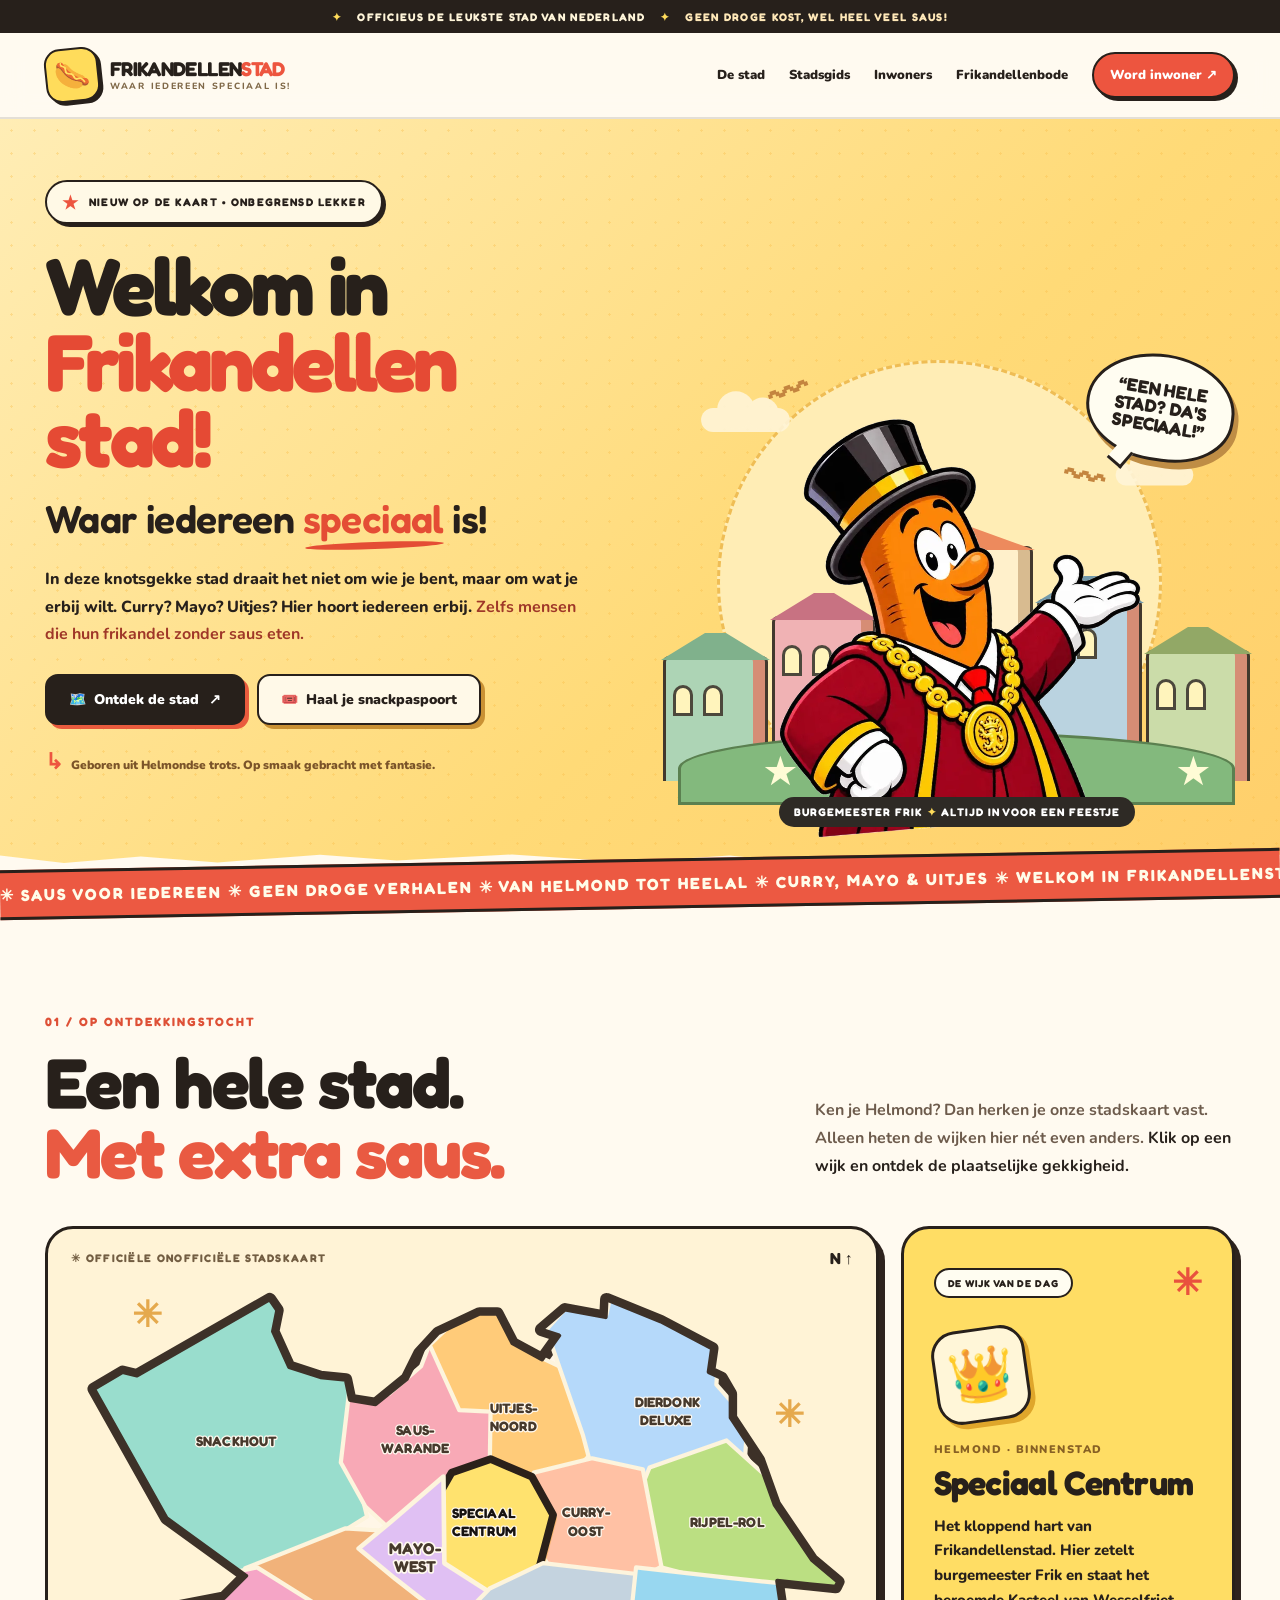
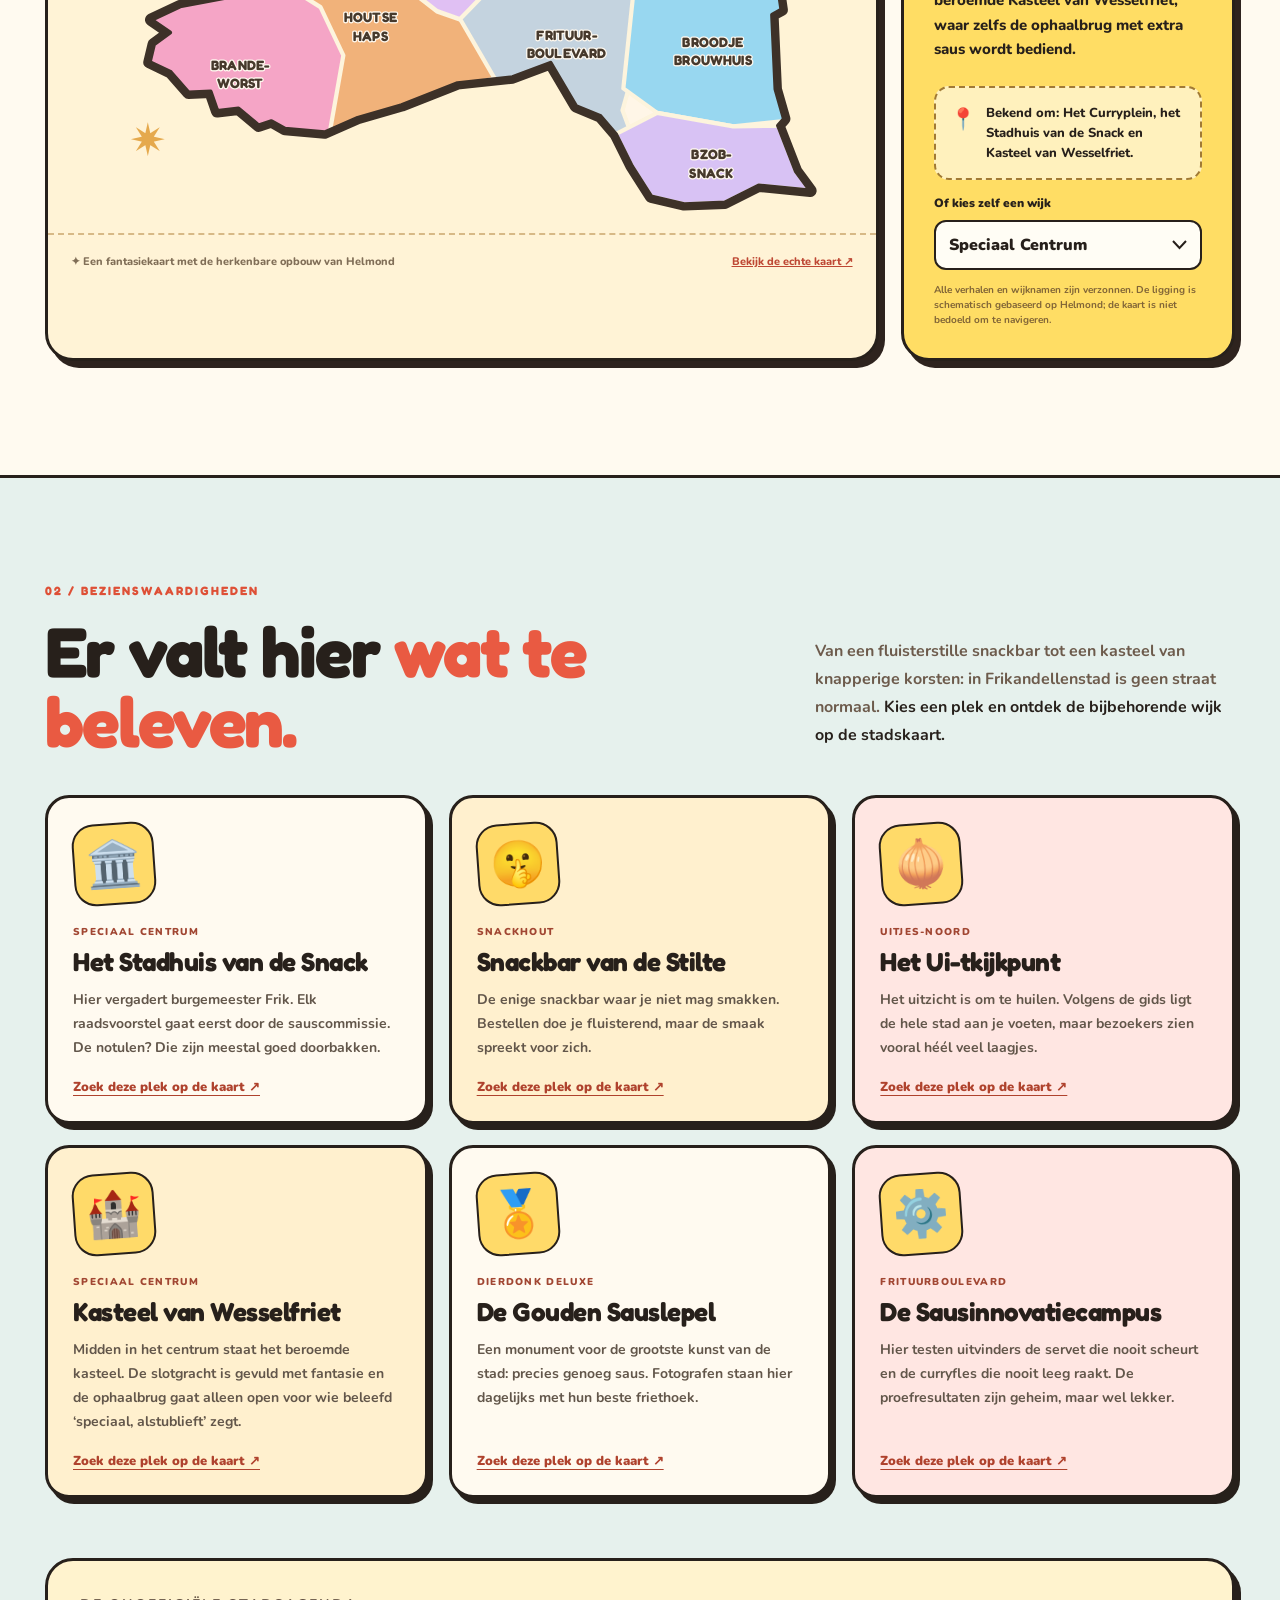
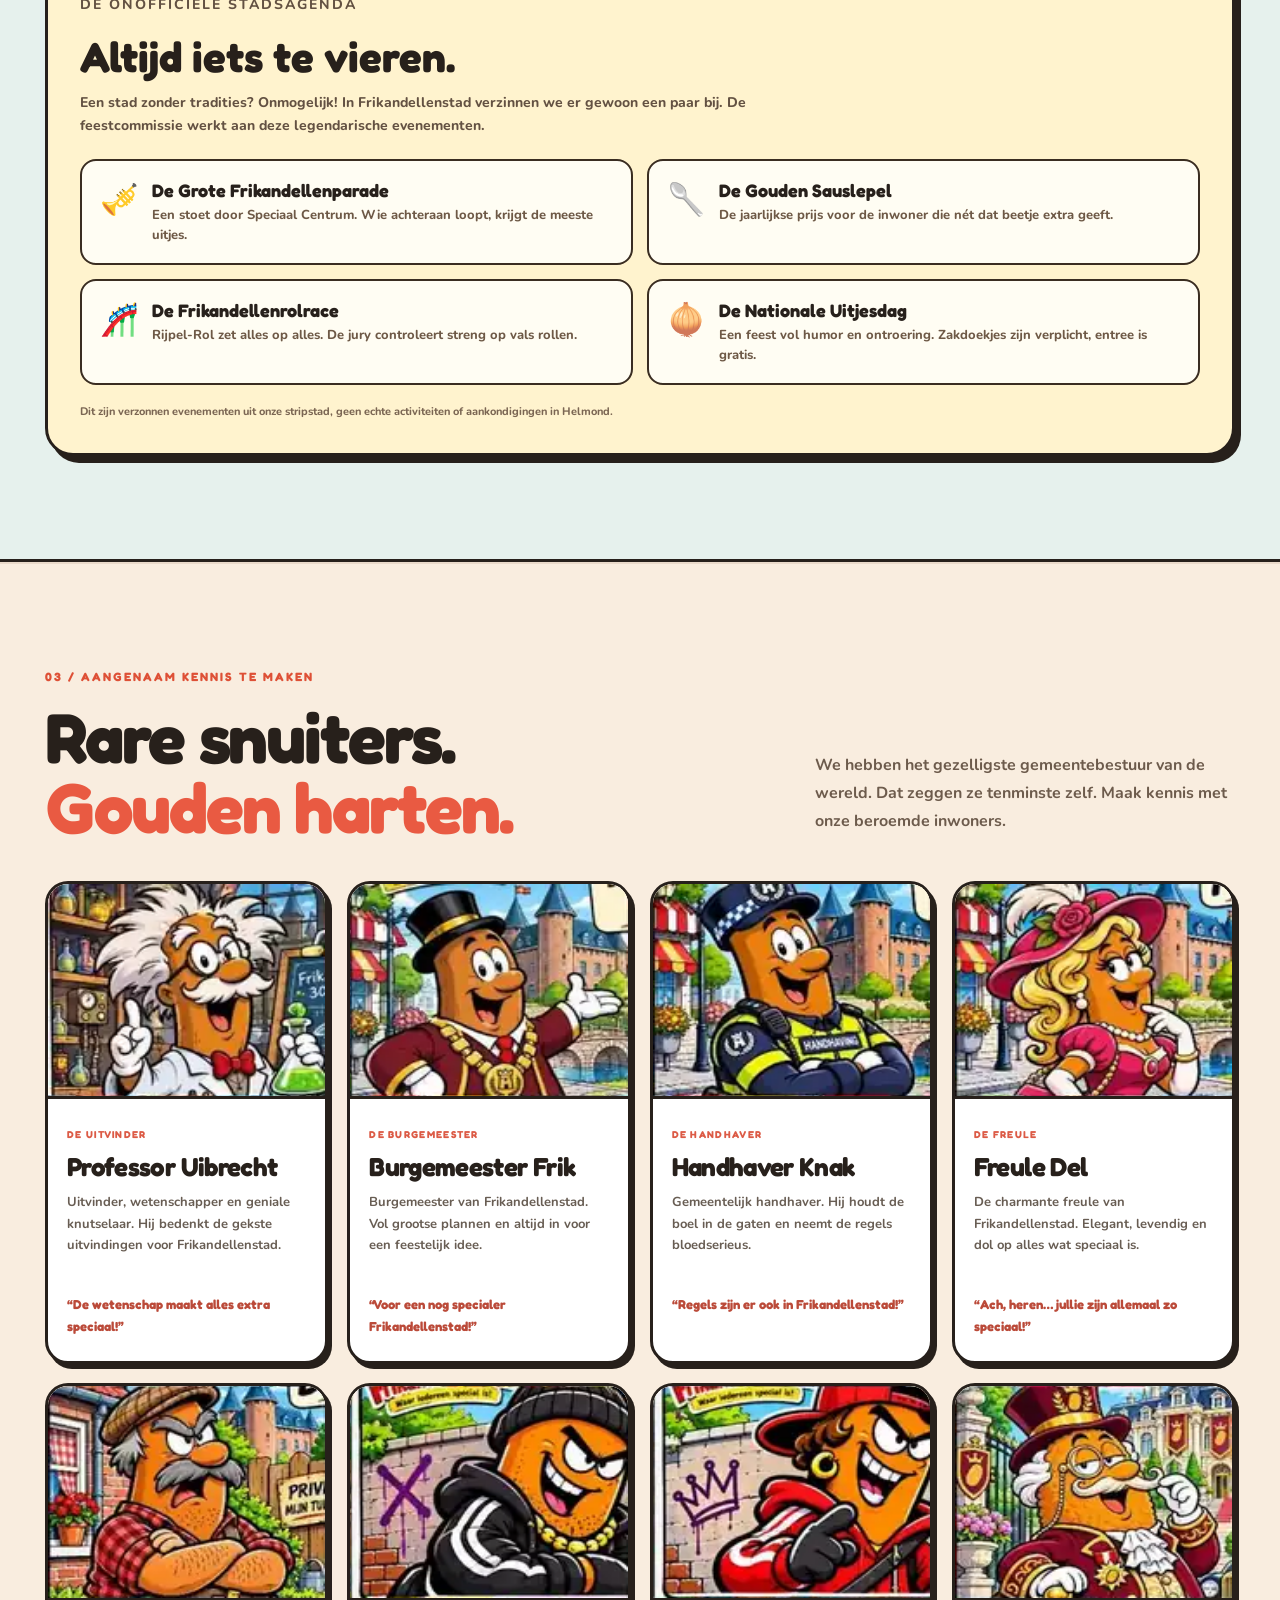
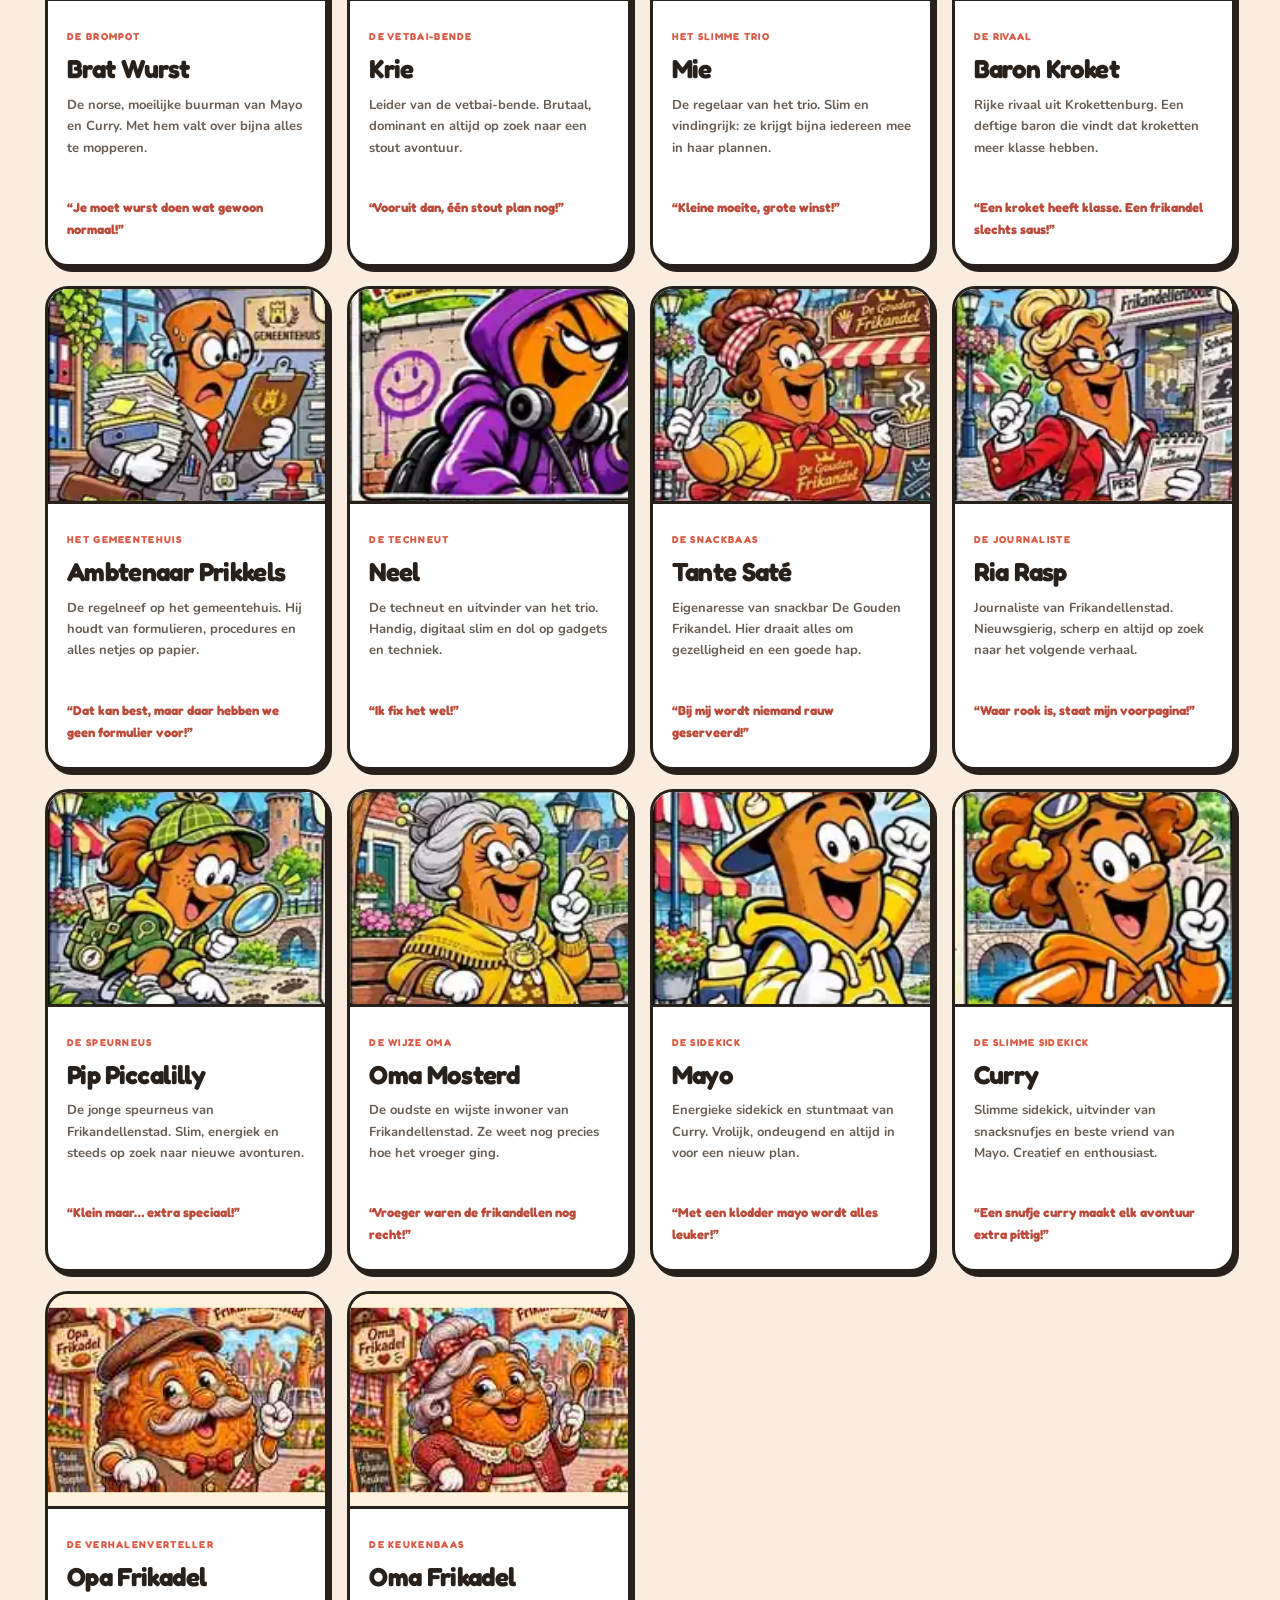
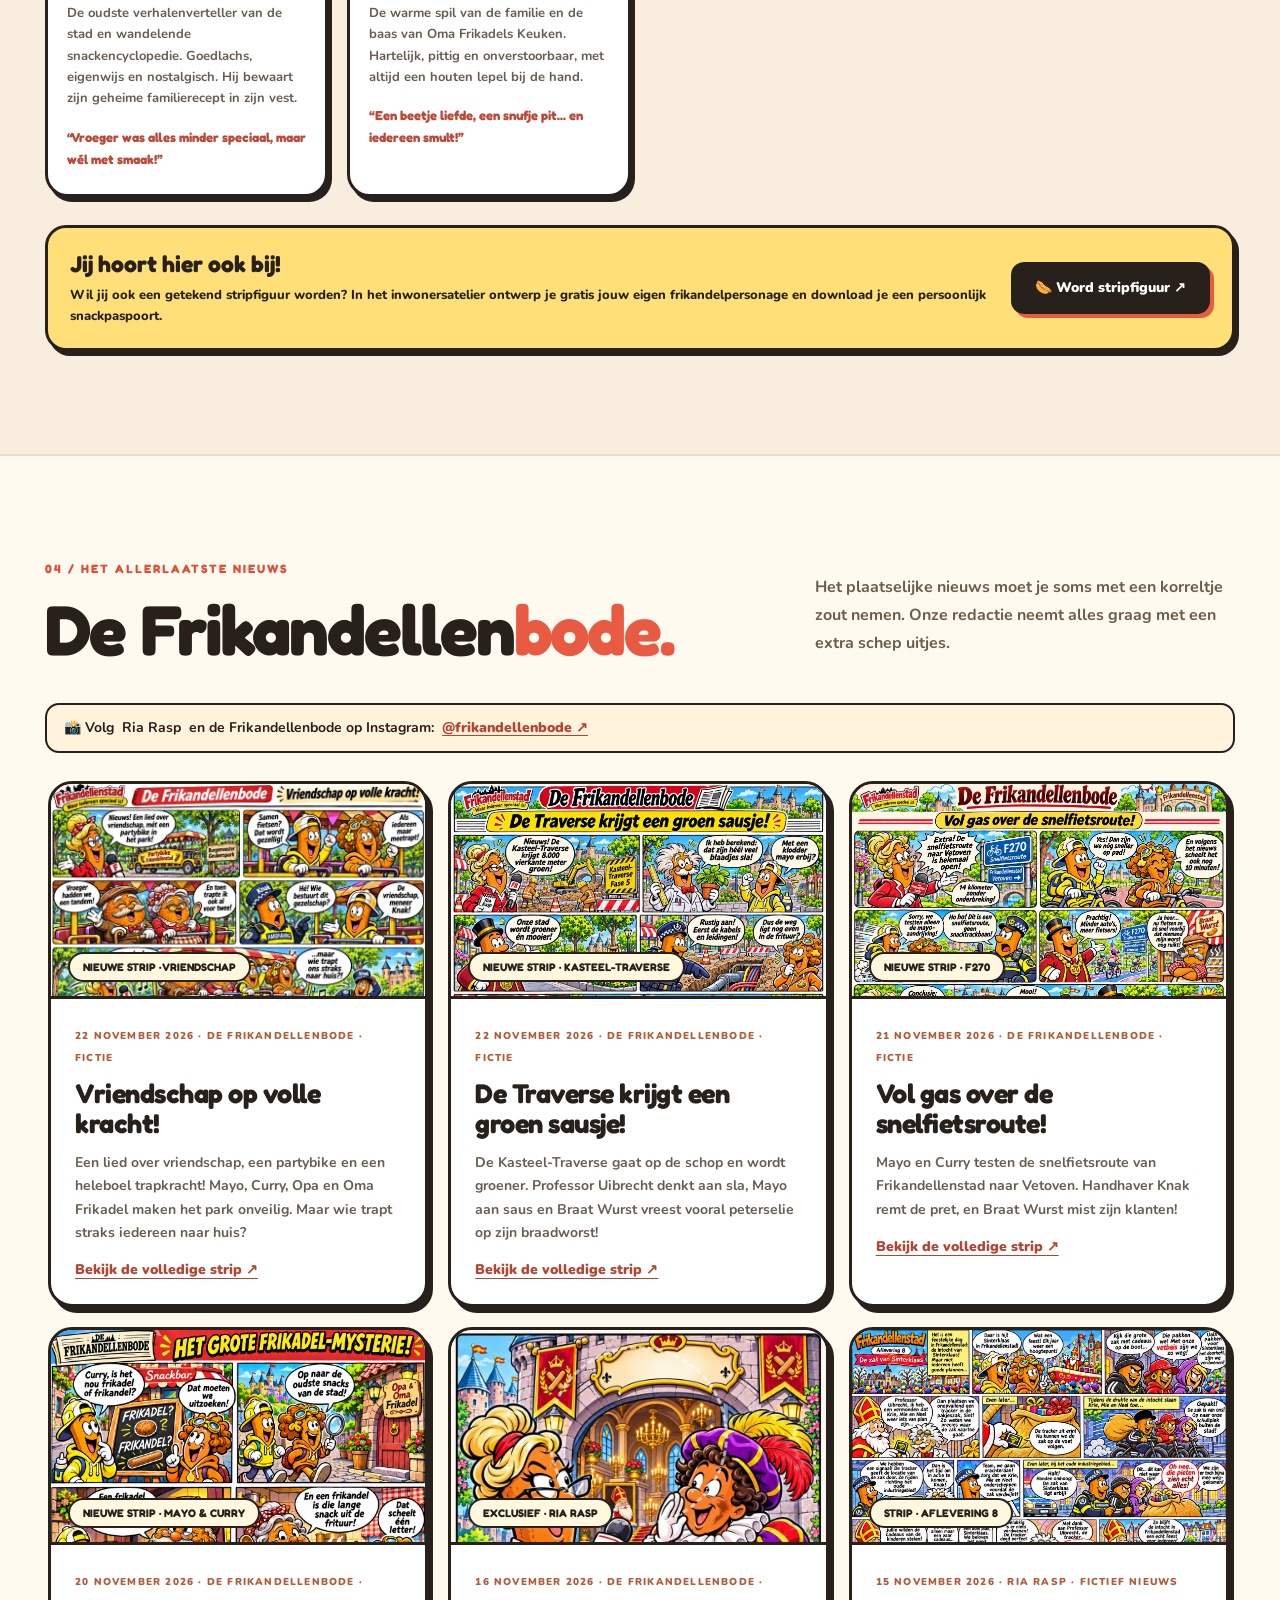
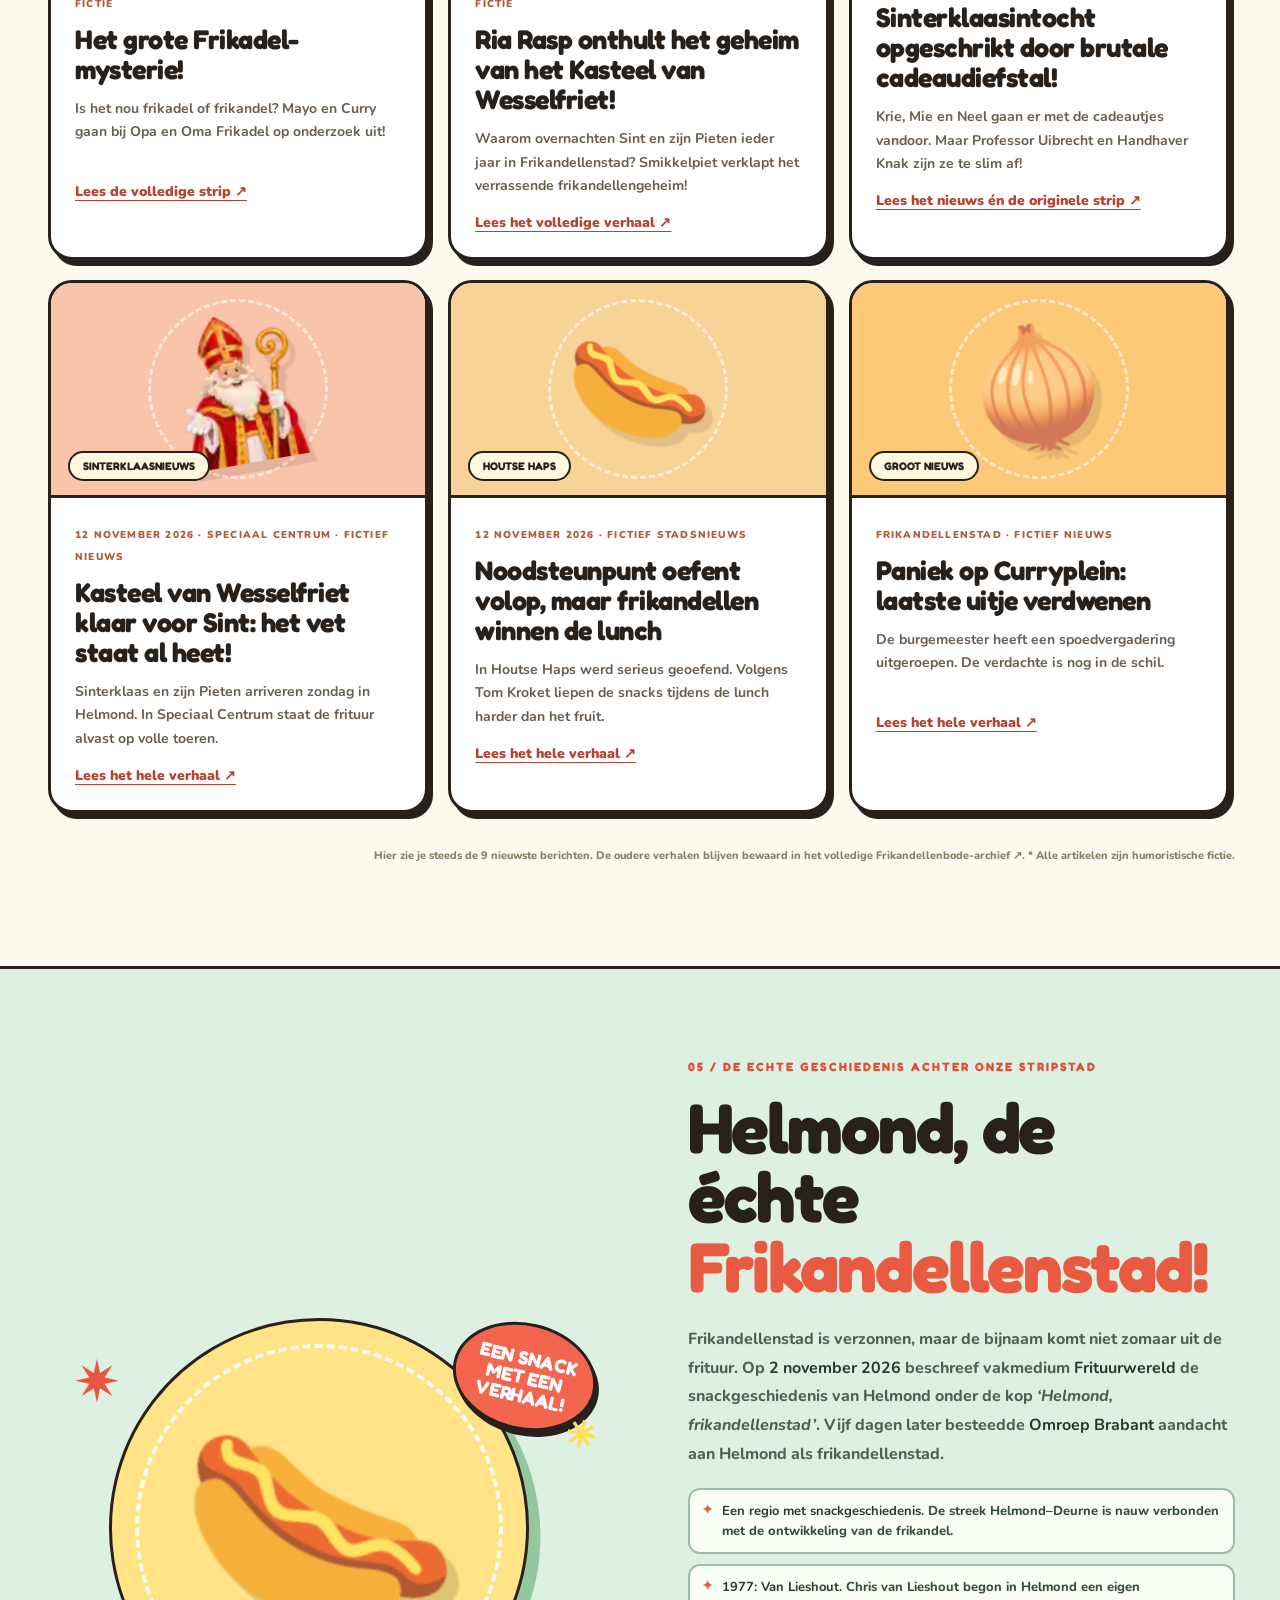
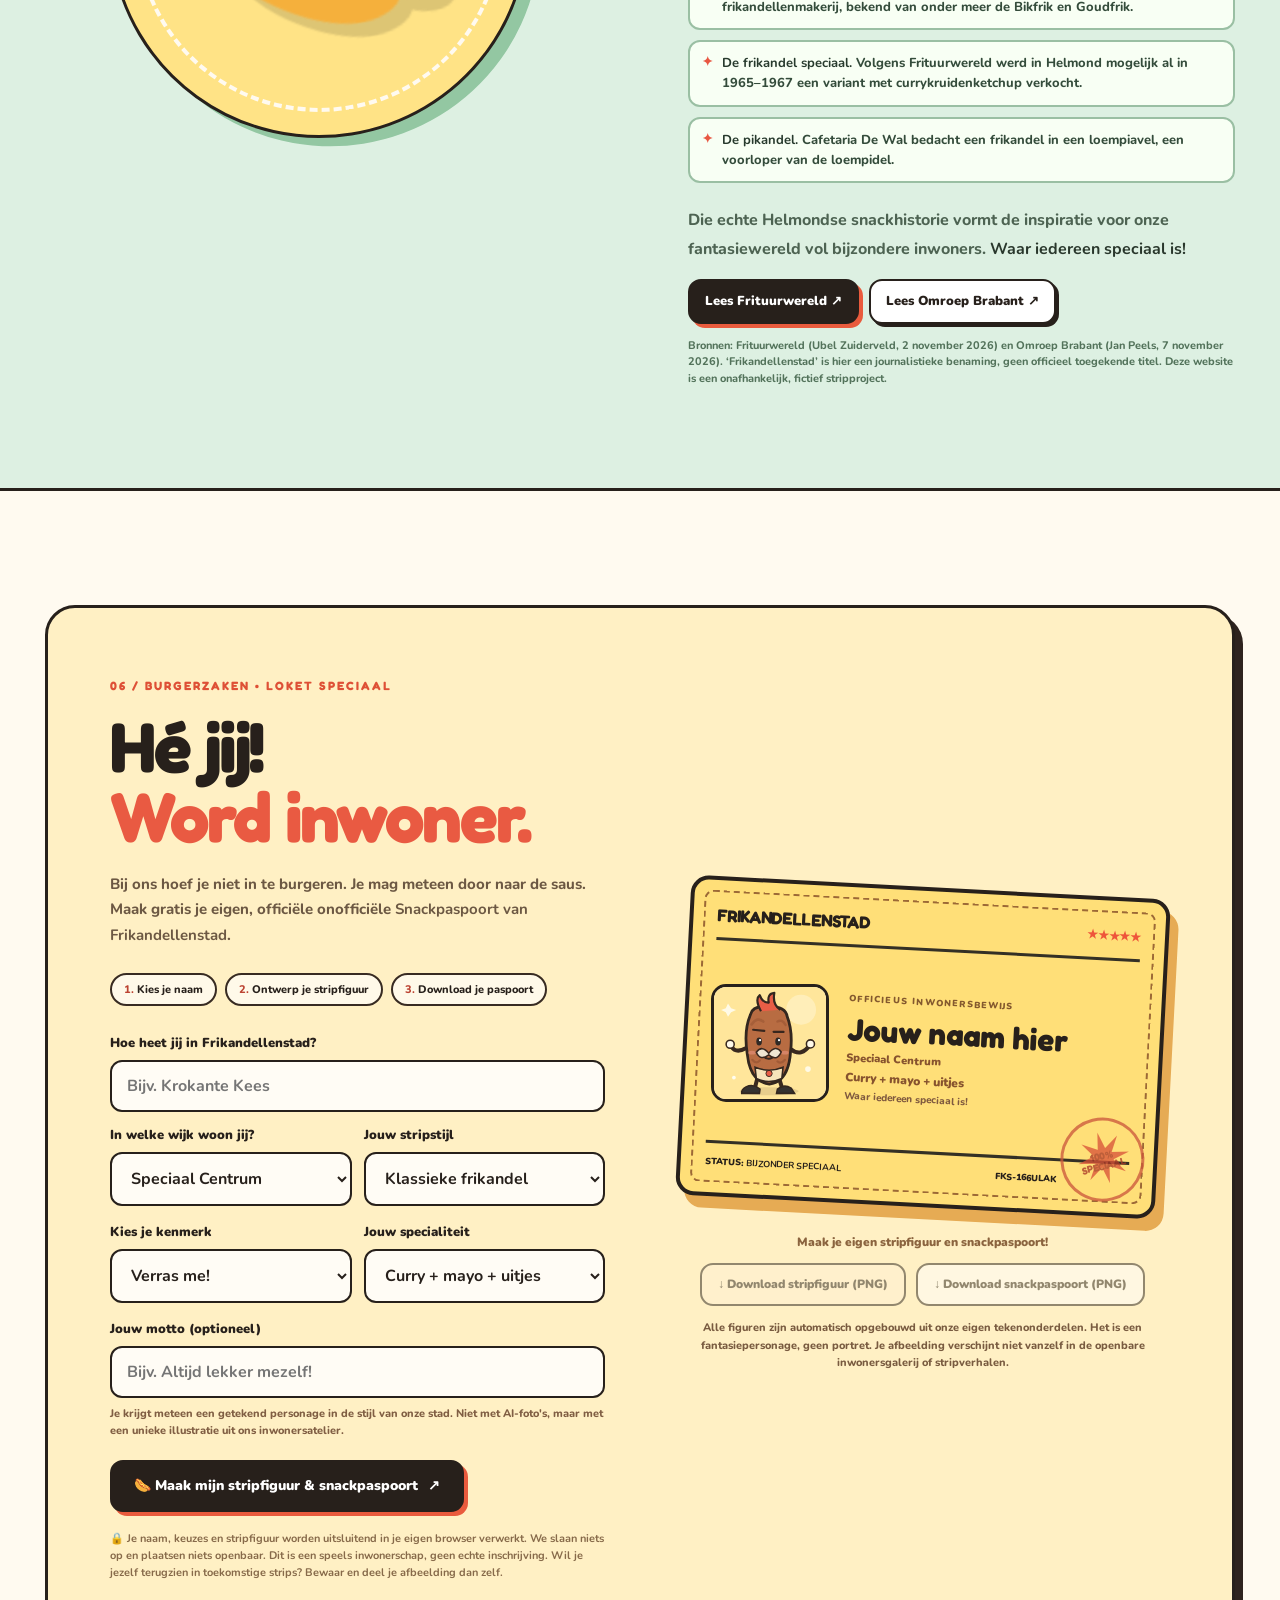
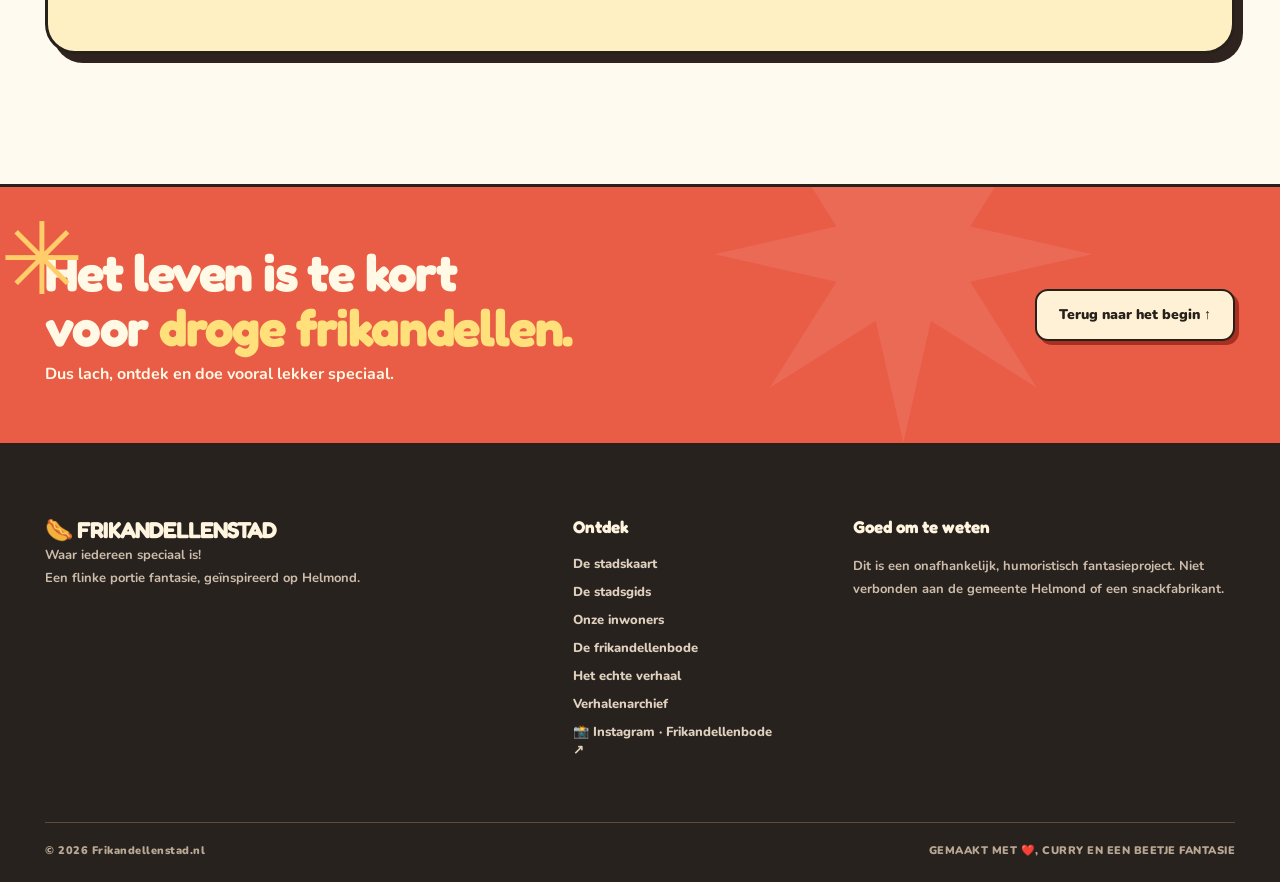
==== index.html @ 8ea69b8d "Verwijder kaartopbouw en geografische bronvermelding uit footer" ====
<!doctype html>
<html lang="nl">
<head>
  <meta charset="utf-8">
  <meta name="viewport" content="width=device-width, initial-scale=1">
  <meta name="theme-color" content="#fff5d9">
  <meta name="description" content="Ontdek Frikandellenstad, de fictieve stripstad geïnspireerd op Helmond. Lees de Frikandellenbode, ontmoet burgemeester Frik en maak je eigen stripfiguur.">
  <meta name="robots" content="index,follow">
  <link rel="canonical" href="https://frikandellenstad.nl/">
  <meta name="twitter:card" content="summary">
  <meta name="twitter:title" content="Frikandellenstad – Waar iedereen speciaal is!">
  <meta name="twitter:description" content="Ontdek de fictieve stripstad vol grappige inwoners, verhalen en een persoonlijk snackpaspoort.">
  <meta property="og:type" content="website">
  <meta property="og:locale" content="nl_NL">
  <meta property="og:site_name" content="Frikandellenstad">
  <meta property="og:title" content="Frikandellenstad – Waar iedereen speciaal is!">
  <meta property="og:description" content="Een knotsgekke stripstad met een hart van curry, mayo en uitjes. Ontdek de stadsgids, fictieve evenementen en het laatste stadsnieuws.">
  <meta property="og:url" content="https://frikandellenstad.nl/">
  
  
  
  <link rel="preconnect" href="https://fonts.googleapis.com">
  <link rel="preconnect" href="https://fonts.gstatic.com" crossorigin>
  <link href="https://fonts.googleapis.com/css2?family=Fredoka:wght@400;500;600;700&family=Nunito:wght@400;600;700;800;900&display=swap" rel="stylesheet">
  <style>
:root{--ink:#27201b;--muted:#6f6254;--cream:#fffaf0;--paper:#fff6e1;--yellow:#ffdc5b;--orange:#fdad58;--red:#ed553f;--pink:#ffbfd0;--blue:#b8e2e5;--line:#2d251e;--radius:28px;--shadow:6px 7px 0 #2e231e;--font-display:'Fredoka','Trebuchet MS',sans-serif;--font-body:'Nunito',Arial,sans-serif}
*,*::before,*::after{box-sizing:border-box}html{scroll-behavior:smooth;scroll-padding-top:110px}body{margin:0;color:var(--ink);background:var(--cream);font-family:var(--font-body);font-weight:700;-webkit-font-smoothing:antialiased}button,input,select{font:inherit}button,a,select,input{touch-action:manipulation}button{cursor:pointer}a{color:inherit;text-decoration:none}a:focus-visible,button:focus-visible,input:focus-visible,select:focus-visible,[role=button]:focus-visible{outline:4px solid #457ded;outline-offset:4px}h1,h2,h3,p{margin-top:0}.shell{width:min(1190px,calc(100% - 56px));margin-inline:auto}.skip-link{position:absolute;z-index:1000;top:-70px;left:8px;background:white;padding:12px 16px;border:2px solid black}.skip-link:focus{top:8px}.announcement{min-height:33px;display:flex;align-items:center;justify-content:center;gap:15px;background:var(--ink);color:#fff5d9;font:700 11px var(--font-display);letter-spacing:1.3px;text-align:center;padding:7px 15px}.announcement span{color:var(--yellow)}.announcement-extra{color:#ffe8b8!important}.site-header{position:sticky;top:0;z-index:100;background:#fffaf1eF;border-bottom:2px solid #2d241a20;backdrop-filter:blur(14px)}.nav-wrap{display:flex;align-items:center;justify-content:space-between;gap:22px;min-height:84px}.brand{display:flex;align-items:center;gap:11px;flex-shrink:0}.brand-icon{display:grid;place-items:center;width:54px;height:54px;background:var(--yellow);border:2px solid var(--ink);border-radius:16px;box-shadow:3px 3px 0 var(--ink);font-size:29px;transform:rotate(-6deg)}.brand-type{display:flex;flex-direction:column;gap:1px}.brand-type strong{font:700 20px/1 var(--font-display);letter-spacing:-.65px}.brand-type strong span{color:var(--red)}.brand-type small{font:800 9px var(--font-body);letter-spacing:1.7px;color:#806948}.main-nav{display:flex;align-items:center;gap:24px}.main-nav>a{font-size:13px;font-weight:900;white-space:nowrap;transition:transform .2s}.main-nav>a:hover{transform:translateY(-2px);color:var(--red)}.main-nav>a.nav-cta{background:var(--red);color:white;padding:12px 16px;border-radius:50px;border:2px solid var(--ink);box-shadow:3px 3px 0 var(--ink)}.main-nav>a.nav-cta:hover{color:white}.menu-toggle{display:none;background:transparent;border:none;width:44px;height:44px}.menu-toggle span{display:block;height:3px;background:var(--ink);margin:6px;border-radius:5px}.hero{background:linear-gradient(135deg,#ffedb5 0%,#ffda77 60%,#ffcf6b 100%);position:relative;overflow:hidden;padding:61px 0 0}.hero::before{content:'';position:absolute;inset:0;background-image:radial-gradient(#f9ba42 1.2px,transparent 1.2px);background-size:23px 23px;opacity:.33;pointer-events:none}.hero-grid{display:grid;grid-template-columns:1fr .95fr;align-items:center;gap:4%;position:relative;z-index:2;min-height:550px}.hero-copy{position:relative;z-index:5;padding-bottom:68px}.eyebrow{display:inline-flex;align-items:center;gap:10px;background:#fff9e6;border:2px solid var(--ink);border-radius:100px;padding:9px 15px;font:700 11px var(--font-display);letter-spacing:1.15px;box-shadow:3px 3px 0 var(--ink)}.eyebrow-star{color:var(--red);font-size:18px}.hero h1{font:700 clamp(52px,6.3vw,87px)/.94 var(--font-display);letter-spacing:-3.2px;margin:24px 0 10px;position:relative}.hero h1>span{display:inline-block;color:#e54a34;letter-spacing:-3.8px}.hero h1 em{font-style:normal;color:#e54a34;display:block}.hero-slogan{font:600 clamp(25px,3.1vw,39px)/1.18 var(--font-display);margin:21px 0 18px;letter-spacing:-.6px}.hero-slogan span{position:relative;color:#e44d35;white-space:nowrap}.hero-slogan span::after{content:'';position:absolute;bottom:-7px;left:2px;right:0;height:7px;background:#e44d35;border-radius:60%;transform:rotate(-2deg)}.hero-text{font:800 16px/1.7 var(--font-body);max-width:540px;margin:24px 0}.hero-text strong{color:#9f3728}.hero-buttons{display:flex;flex-wrap:wrap;gap:12px;margin-top:26px}.btn{display:inline-flex;align-items:center;justify-content:center;gap:10px;padding:15px 22px;border:2px solid var(--ink);border-radius:13px;font:900 14px var(--font-body);transition:transform .17s,box-shadow .17s;white-space:normal;line-height:1.25;text-align:center}.btn:hover{transform:translate(-1px,-3px);box-shadow:5px 7px 0 var(--ink)}.btn-dark{background:var(--ink);color:white;box-shadow:4px 4px 0 #e95b3d}.btn-light{background:#fff9e8;color:var(--ink);box-shadow:4px 4px 0 #c99134}.btn-cream{background:#fff1d5;color:var(--ink);box-shadow:4px 4px 0 #a83021}.btn-outline{background:white;color:var(--ink);box-shadow:3px 3px 0 var(--ink)}.btn:disabled{opacity:.5;cursor:not-allowed;box-shadow:none}.btn:disabled:hover{transform:none;box-shadow:none}.hero-note{color:#7b5429;font-size:12px;margin-top:22px;font-weight:900}.hero-note span{color:var(--red);font-size:22px;margin-right:5px}.hero-art{height:500px;align-self:end;position:relative;isolation:isolate}.sun-disc{position:absolute;width:445px;height:445px;border-radius:50%;background:#ffedb5;left:7%;top:3%;border:3px dashed #efbd55}.cloud{position:absolute;background:#fff5d8;width:111px;height:30px;border-radius:50px;opacity:.9}.cloud::before,.cloud::after{content:'';position:absolute;background:#fff5d8;border-radius:50%}.cloud::before{width:47px;height:47px;left:20px;bottom:4px}.cloud::after{width:40px;height:40px;right:14px;bottom:3px}.cloud-one{top:60px;left:12px;transform:scale(.8)}.cloud-two{top:115px;right:25px;transform:scale(.7)}.speech-bubble{position:absolute;right:0;top:9px;z-index:8;background:#fffdf1;transform:rotate(9deg);border:3px solid var(--ink);border-radius:50% 50% 44% 48%;padding:24px 25px;font:700 18px/.99 var(--font-display);text-align:center;box-shadow:5px 6px 0 #bf8d45}.speech-bubble::after{content:'';position:absolute;bottom:-13px;left:30px;transform:rotate(32deg);background:#fffdf1;border-right:3px solid var(--ink);border-bottom:3px solid var(--ink);width:18px;height:20px}.mini-bird{position:absolute;font-size:40px;color:#c4853f;z-index:1}.bird-a{top:22px;left:90px;transform:rotate(-20deg)}.bird-b{top:107px;right:132px;transform:rotate(12deg)}.townscape{position:absolute;z-index:1;bottom:64px;left:-15px;right:-15px;height:223px;display:flex;align-items:flex-end;gap:4px}.house{position:relative;border:3px solid #42382d;border-bottom:0;border-radius:6px 6px 0 0;flex:1;height:140px;background:#f2b497;box-shadow:inset -12px 0 0 #d68d75}.house::before{content:'';position:absolute;left:-5px;right:-5px;top:-26px;border-left:44px solid transparent;border-right:44px solid transparent;border-bottom:27px solid #c95d4a}.house i{display:inline-block;position:relative;margin:26px 3px 0 7px;width:20px;height:31px;border:3px solid #4c483c;border-radius:10px 10px 0 0;background:#fff4bc}.house-1{height:125px;background:#add4b5}.house-1::before{border-bottom-color:#80b18c}.house-2{height:165px;background:#f0b2b4}.house-2::before{border-bottom-color:#c87282}.house-3{height:235px;flex:1.5;background:#fff0cb;box-shadow:inset -12px 0 #d8bb90}.house-3::before{border-left-width:75px;border-right-width:75px;border-bottom-color:#ed8a5d}.house-3 b{display:block;text-align:center;font:700 12px var(--font-display);margin:12px}.house-4{height:182px;background:#bad3e0}.house-4::before{border-bottom-color:#7299aa}.house-5{height:131px;background:#cbdca9}.house-5::before{border-bottom-color:#92a866}.mayor-illustration{position:absolute;z-index:4;bottom:17px;left:50%;transform:translateX(-50%) rotate(-5deg);height:415px;max-width:88%;overflow:visible;animation:mayor-bob 3.5s ease-in-out infinite alternate}.hero-ground{position:absolute;bottom:40px;height:73px;left:0;right:0;background:#83b97d;border:3px solid #5b8050;border-radius:100% 100% 0 0;z-index:2}.hero-ground span{color:#fffcd6;font-size:35px;position:absolute;top:14px}.hero-ground span:nth-child(1){left:15%}.hero-ground span:nth-child(2){left:65%}.hero-ground span:nth-child(3){left:90%}.art-caption{position:absolute;z-index:5;bottom:18px;left:50%;transform:translateX(-50%);white-space:nowrap;color:white;background:#2e2a25;border-radius:30px;padding:8px 15px;font:700 11px var(--font-display);letter-spacing:1px;text-align:center}.art-caption span{color:var(--yellow)}.hero-wave{height:23px;background:var(--cream);clip-path:polygon(0 44%,5% 76%,11% 48%,17% 74%,25% 40%,31% 65%,40% 39%,49% 73%,57% 44%,63% 78%,72% 40%,79% 70%,87% 43%,94% 68%,100% 40%,100% 100%,0 100%)}@keyframes mayor-bob{from{transform:translateX(-50%) rotate(-5deg) translateY(0)}to{transform:translateX(-50%) rotate(-2deg) translateY(-8px)}}.ticker{background:#ec5942;color:#fffce9;border-block:3px solid var(--ink);transform:rotate(-1deg);margin-top:-9px;position:relative;z-index:3;overflow:hidden}.ticker-track{white-space:nowrap;min-width:150%;animation:marquee 31s linear infinite;font:700 16px var(--font-display);letter-spacing:2px;padding:12px 0}@keyframes marquee{to{transform:translateX(-42%)}}.section{padding-top:105px;padding-bottom:103px}.section-head{display:grid;grid-template-columns:1.2fr .7fr;align-items:end;gap:50px;margin-bottom:38px}.section-kicker{font:700 12px var(--font-display);letter-spacing:2px;color:#de5036;margin:0 0 19px}.section-head h2,.history-copy h2,.passport-copy h2{font:700 clamp(43px,5.5vw,72px)/.99 var(--font-display);letter-spacing:-2.1px;margin:0}.section-head h2 span,.history-copy h2 span,.passport-copy h2 span{color:#e95a42}.section-intro{font-size:16px;line-height:1.75;color:#6d5b4c;margin:0 0 8px}.section-intro strong{color:var(--ink)}.map-section{padding-bottom:114px}.map-layout{display:grid;grid-template-columns:minmax(0,1.62fr) minmax(280px,.65fr);gap:22px;align-items:stretch}.map-board{border:3px solid var(--ink);box-shadow:var(--shadow);border-radius:var(--radius);background:#fff3d6;overflow:hidden;min-width:0}.map-top,.map-bottom{display:flex;align-items:center;justify-content:space-between;gap:12px;padding:19px 23px}.map-top{padding-bottom:5px}.map-stamp{font:700 11px var(--font-display);letter-spacing:1.3px;color:#725d42}.map-compass{font:800 16px var(--font-display)}.city-map{display:block;width:100%;height:auto;padding:0 6px;max-height:560px;overflow:visible}.city-outline-fill{fill:#fff6e7;stroke:#3d3128;stroke-width:15;stroke-linejoin:round}.city-outline{fill:none;stroke:#3d3128;stroke-width:5;stroke-linejoin:round}.wijk{cursor:pointer;outline:none;transition:filter .2s;transform-origin:center}
/* Mayo-West: iets grotere wijk, met duidelijk leesbare naam boven Houtse Haps. */
.wijk[data-id="west"]{transform-box:fill-box;transform-origin:center;transform:scale(1.09)}
.wijk[data-id="west"] text{font-size:17px;stroke-width:3.6px}
.wijk path{stroke:#fdf4dd;stroke-width:5;stroke-linejoin:round;transition:stroke-width .2s,filter .2s}.wijk text{font:700 16px var(--font-display);pointer-events:none;fill:#46392c;stroke:#fff9ef;stroke-width:3px;paint-order:stroke fill;text-anchor:middle;letter-spacing:.2px}.wijk .sub-label{font:800 11px var(--font-body);fill:#7b5c3d;stroke-width:2px}.wijk:hover path,.wijk:focus-visible path{stroke:#ed5137;stroke-width:8}.wijk.active path{stroke:#2b211a;stroke-width:9;filter:drop-shadow(0 4px 0 #f3a83688)}.wijk.active text{fill:#171310}.map-deco{font:700 42px var(--font-display);fill:#e5a94d}.map-bottom{border-top:2px dashed #d7b987;font-size:11px;font-weight:800;color:#806e57;gap:18px}.map-bottom a{color:#be4834;text-decoration:underline;white-space:nowrap}.wijk-aside{background:#ffdd64;border:3px solid var(--ink);border-radius:var(--radius);box-shadow:var(--shadow);padding:30px;display:flex;flex-direction:column;align-items:flex-start}.aside-top{display:flex;width:100%;justify-content:space-between;align-items:center}.badge-mini{background:#fffdf1;border:2px solid var(--ink);border-radius:50px;padding:7px 12px;font:700 10px var(--font-display);letter-spacing:.9px}.aside-spark{font-size:36px;color:#e9523e}.wijk-emoji{display:grid;place-items:center;background:#fff6d8;border:3px solid var(--ink);border-radius:25px;width:94px;height:94px;font-size:53px;margin:20px 0;transform:rotate(-8deg);box-shadow:4px 5px 0 #dfa62b}.wijk-real{text-transform:uppercase;letter-spacing:1.5px;font:900 11px var(--font-body);color:#876024}.wijk-aside h3{font:700 34px/1.05 var(--font-display);letter-spacing:-.7px;margin:8px 0 13px}.wijk-aside>p:not(.map-disclaimer){font:800 15px/1.65 var(--font-body)}.wijk-fact{display:flex;gap:10px;padding:15px 14px;background:#fff1bd;border:2px dashed #a17a35;border-radius:15px;font:800 13px/1.55 var(--font-body);width:100%;margin:9px 0 15px}.wijk-fact>span:first-child{font-size:21px}.wijk-picker{width:100%;margin-top:auto}.wijk-picker label{display:block;font:900 12px var(--font-body);margin-bottom:9px}.wijk-picker select{appearance:none;width:100%;border:2px solid var(--ink);border-radius:12px;background:#fffdf5;padding:12px 36px 12px 13px;color:var(--ink);background-image:url("data:image/svg+xml,%3Csvg xmlns='http://www.w3.org/2000/svg' width='15' height='10'%3E%3Cpath d='m1 1 6.5 7 6.5-7' fill='none' stroke='%2327201b' stroke-width='2'/%3E%3C/svg%3E");background-position:right 13px center;background-repeat:no-repeat;font-weight:900}.map-disclaimer{margin:13px 0 0;font-size:10px;line-height:1.5;color:#816537}.residents-section{background:#f9eddf;border-block:2px solid #eadaca}.resident-grid{display:grid;grid-template-columns:repeat(4,minmax(0,1fr));gap:19px}.resident-card{background:white;border:3px solid var(--ink);border-radius:23px;box-shadow:4px 5px 0 var(--ink);overflow:hidden;min-width:0;transition:transform .2s}.resident-card:hover{transform:translateY(-6px)}.resident-figure{height:215px;position:relative;display:grid;place-items:center;overflow:hidden;border-bottom:3px solid var(--ink)}.resident-a .resident-figure{background:#ffa79c}.resident-b .resident-figure{background:#ffdb72}.resident-c .resident-figure{background:#b9ddba}.resident-d .resident-figure{background:#b6d9f3}.resident-figure::before{content:'';position:absolute;border:3px dashed #fff9;inset:20px;border-radius:50%;transform:scale(.86)}.resident-avatar{font-size:100px;filter:drop-shadow(5px 12px 0 #0002);transform:rotate(-12deg);transition:transform .2s}.resident-card:hover .resident-avatar{transform:rotate(7deg) scale(1.12)}.resident-top{position:absolute;top:15px;right:20px;font-size:39px;z-index:2;transform:rotate(13deg)}.resident-squiggle{position:absolute;bottom:9px;left:23px;font-size:40px;color:#fff}.resident-content{padding:23px 19px 24px}.resident-role{font:700 10px var(--font-display);letter-spacing:1.3px;color:#dc5b46}.resident-content h3{font:700 26px/1.1 var(--font-display);margin:9px 0 11px;letter-spacing:-.65px}.resident-content p{font:700 13px/1.65 var(--font-body);color:#685d53;min-height:85px;margin-bottom:16px}.resident-quote{font:700 13px var(--font-display);color:#bb4a39}.news-grid-scroll{width:100%;max-width:100%;overflow-x:auto;overflow-y:hidden;padding:3px 6px 14px 3px;-webkit-overflow-scrolling:touch;scrollbar-width:thin}.news-grid-hint{display:none;color:var(--muted);font-size:13px;margin:0 0 10px}.news-grid{display:grid;grid-template-columns:repeat(3,minmax(0,1fr));gap:20px}.news-grid>.news-card:nth-of-type(n+10){display:none}.news-card{border:3px solid var(--ink);background:#fff;border-radius:24px;overflow:hidden;box-shadow:5px 6px 0 #27201b}.news-image{position:relative;display:grid;place-items:center;height:215px;border-bottom:3px solid var(--ink);overflow:hidden}.news-image::before{content:'';position:absolute;width:180px;height:180px;border:3px dashed #fff9;border-radius:50%;transform:rotate(24deg)}.news-a{background:#fbc977}.news-b{background:#b9d7bc}.news-c{background:#ffc0cc}.news-art{font-size:113px;filter:drop-shadow(6px 10px 0 #4a2d281f);transform:rotate(-10deg)}.news-tag{position:absolute;left:17px;bottom:14px;background:#fff8de;border:2px solid var(--ink);border-radius:50px;padding:6px 13px;font:700 11px var(--font-display)}.news-body{padding:24px}.news-meta{font:900 10px var(--font-body);letter-spacing:1.2px;color:#b15c3b}.news-body h3{font:700 27px/1.12 var(--font-display);margin:11px 0 13px;letter-spacing:-.5px}.news-body p{font:700 14px/1.65 var(--font-body);color:#695d50;min-height:69px}.text-link{padding:0;border:0;background:none;color:#b64433;font:900 14px var(--font-body);text-decoration:underline;text-underline-offset:4px}.text-link:hover{color:var(--ink)}.news-instagram{display:flex;flex-wrap:wrap;align-items:center;gap:5px 8px;background:#fff4db;border:2px solid var(--ink);border-radius:14px;padding:12px 17px;margin:0 0 25px;font-size:14px;line-height:1.55}.news-instagram a{color:#b64433;font-weight:900;text-decoration:underline;text-underline-offset:3px}.news-instagram a:hover{color:var(--ink)}.news-fineprint{text-align:right;font-size:11px;font-weight:800;margin:21px 0 0;color:#897c68}.history-section{background:#ddf0e2;border-block:3px solid var(--ink);overflow:hidden;padding:90px 0}.history-grid{display:grid;grid-template-columns:1fr 1fr;gap:95px;align-items:center}.history-visual{min-height:405px;position:relative;display:grid;place-items:center}.history-circle{width:min(420px,90%);aspect-ratio:1;border-radius:50%;background:#ffe386;border:3px solid var(--ink);box-shadow:10px 10px 0 #93c7a2;display:grid;place-items:center;transform:rotate(-9deg)}.history-circle::before{content:'';position:absolute;inset:23px;border:4px dashed #fffaf0;border-radius:50%}.history-plate{font-size:clamp(130px,17vw,230px);filter:drop-shadow(10px 15px 0 #0002)}.history-sticker{position:absolute;right:-4px;top:5px;background:#f46550;color:#fff;padding:22px 20px;border:3px solid var(--ink);border-radius:50%;font:700 19px/1 var(--font-display);text-align:center;transform:rotate(13deg);box-shadow:4px 5px 0 var(--ink)}.history-sticker span{position:absolute;right:-13px;bottom:-12px;font-size:36px;color:#ffde52}.history-spark{position:absolute;left:5%;top:6%;color:#e95541;font-size:58px}.history-copy h2{margin-bottom:23px}.history-copy p:not(.section-kicker){font:750 16px/1.8 var(--font-body);color:#4d6352}.history-copy p strong{color:#29372c}.history-copy .btn{margin-top:12px}.history-copy .history-source{font-size:11px!important;line-height:1.5!important;margin-top:14px;color:#53735b!important}.history-facts{margin:19px 0 23px;padding:0;list-style:none;display:grid;gap:10px}.history-facts li{position:relative;padding:11px 14px 11px 32px;background:#f8fff4;border:2px solid #9abfa3;border-radius:12px;font:750 13px/1.55 var(--font-body);color:#344c3b}.history-facts li::before{content:'✦';position:absolute;left:12px;top:10px;color:#e85742}.history-facts strong{color:#273a2d}.history-links{display:flex;gap:10px;flex-wrap:wrap}.history-links .btn{margin-top:0;padding:12px 15px;font-size:13px}.history-copy h2 span{overflow-wrap:anywhere}@media(max-width:760px){.history-links .btn{width:100%}}.passport-section{padding-top:114px;padding-bottom:130px}.passport-layout{background:#fff0c4;border:3px solid var(--ink);border-radius:30px;box-shadow:8px 9px 0 #2e231e;padding:70px 62px;display:grid;grid-template-columns:1fr 1fr;gap:70px;align-items:center}.passport-copy>p:not(.section-kicker):not(.privacy-note){font:750 15px/1.7 var(--font-body);color:#6c5843;margin:20px 0 25px}.passport-form{display:flex;flex-direction:column;gap:8px}.passport-form label{font-size:13px;font-weight:900;margin-top:6px}.passport-form input,.passport-form select{background:#fffcf5;border:2px solid var(--ink);border-radius:12px;padding:13px 15px;outline:none;min-width:0;width:100%;color:var(--ink)}.passport-form select{margin-bottom:8px}.passport-submit{align-self:flex-start;margin-top:8px}.privacy-note{font-size:11px;color:#876a4a;line-height:1.55;margin:18px 0 0}.passport-preview-wrap{display:flex;flex-direction:column;align-items:center;min-width:0}.passport-card{width:100%;max-width:480px;aspect-ratio:1.52;background:#ffdf78;position:relative;border:4px solid var(--ink);border-radius:18px;box-shadow:9px 12px 0 #e6ab54;transform:rotate(3deg);padding:24px;overflow:hidden;display:flex;flex-direction:column;justify-content:space-between}.passport-card::before{content:'';position:absolute;inset:10px;border:2px dashed #9c6936;border-radius:9px;pointer-events:none}.passport-top{display:flex;align-items:center;justify-content:space-between;gap:10px;border-bottom:3px solid #343025;padding-bottom:12px;font:700 17px var(--font-display);letter-spacing:-.3px}.passport-top span{font-size:12px;color:#ee553b}.passport-middle{display:flex;gap:18px;align-items:center;z-index:1}.passport-avatar{display:grid;place-items:center;width:102px;height:102px;flex-shrink:0;border:3px solid var(--ink);border-radius:15px;background:#fff0bb;font-size:54px;transform:rotate(-4deg)}.passport-middle>div:nth-child(2){min-width:0}.passport-middle span{font:900 9px var(--font-body);letter-spacing:1.2px;color:#84592e}.passport-middle h3{font:700 clamp(20px,2.5vw,31px)/1.1 var(--font-display);word-break:break-word;margin:9px 0 8px}.passport-middle p{font:900 12px var(--font-body);margin:0;color:#87532e}.passport-bottom{border-top:3px solid #343025;padding-top:12px;display:flex;justify-content:space-between;gap:10px;align-items:end;font:900 9px/1.4 var(--font-body);max-width:85%}.passport-bottom span:last-child{max-width:160px;text-align:right}.passport-seal{position:absolute;bottom:11px;right:9px;border:3px solid #cc583c;border-radius:50%;width:84px;height:84px;display:grid;place-items:center;font-size:55px;color:#d95338;opacity:.77;transform:rotate(-17deg)}.passport-seal small{position:absolute;font:900 10px/1 var(--font-display);text-align:center;color:#aa3928;top:30px}.passport-hint{text-align:center;color:#8b643f;font-size:12px;font-weight:900;margin:27px 0 13px}.passport-preview-wrap .btn{width:auto}.final-banner{background:#e95d47;color:#fff9e5;border-block:3px solid var(--ink);position:relative;overflow:hidden}.final-banner::before{content:'✷';position:absolute;font-size:400px;line-height:1;color:#ffffff15;right:17%;top:-110px}.final-inner{display:flex;align-items:center;justify-content:space-between;gap:30px;padding-block:58px;position:relative}.final-inner>div>span{position:absolute;font:100px var(--font-display);color:#ffcd6a;top:10px;left:-45px}.final-inner h2{font:700 clamp(33px,4vw,53px)/1.08 var(--font-display);letter-spacing:-1.2px;margin:0 0 8px}.final-inner h2 em{font-style:normal;color:#ffe07b}.final-inner p{font-size:16px;margin:0}.site-footer{background:#28221f;color:#fff5df;padding:70px 0 24px}.footer-grid{display:grid;grid-template-columns:1.2fr .55fr 1fr;gap:70px;padding-bottom:53px}.footer-logo{font:700 23px var(--font-display);letter-spacing:-1px;white-space:nowrap}.footer-brand p,.footer-grid>div:last-child p{font:700 13px/1.75 var(--font-body);color:#cdbdaa}.footer-grid h3{font:700 17px var(--font-display);margin-bottom:18px}.footer-grid a{display:block;font:800 13px var(--font-body);padding-bottom:10px;color:#e0d1bf}.footer-grid a:hover{text-decoration:underline}.footer-bottom{display:flex;justify-content:space-between;gap:10px;border-top:1px solid #5c4c3f;padding-top:20px;color:#b9a894;font:900 11px var(--font-body);letter-spacing:.5px}.story-dialog{border:3px solid var(--ink);border-radius:24px;background:#fff9eb;box-shadow:9px 10px 0 #292019;max-width:600px;width:calc(100% - 32px);padding:40px;color:var(--ink)}.story-dialog::backdrop{background:#17120cc4}.dialog-close{position:absolute;right:12px;top:10px;background:var(--yellow);border:2px solid var(--ink);border-radius:50%;font:700 27px var(--font-display);width:40px;height:40px}.story-tag{font:800 11px var(--font-body);letter-spacing:1.3px;color:#b94a37}.story-dialog h2{font:700 35px/1.12 var(--font-display);margin:14px 0 20px}.story-dialog #story-content p{font-size:15px;line-height:1.8;color:#66584c}.story-footnote{font-size:11px;color:#987968;border-top:1px solid #e7d4c1;padding-top:10px;margin-top:20px}

/* Stadsgids: verzonnen bezienswaardigheden, verbonden met de interactieve kaart. */
.guide-section{background:#e6f1ed;border-block:3px solid var(--ink)}
.guide-grid{display:grid;grid-template-columns:repeat(3,minmax(0,1fr));gap:21px}
.guide-card{display:flex;flex-direction:column;background:#fffaf0;border:3px solid var(--ink);border-radius:24px;padding:25px;box-shadow:5px 6px 0 var(--ink);min-width:0}
.guide-card:nth-child(2n){background:#fff0ce}
.guide-card:nth-child(3n){background:#ffe6e2}
.guide-icon{display:grid;place-items:center;font-size:45px;width:82px;height:82px;border-radius:22px;border:2px solid var(--ink);background:#ffda69;margin-bottom:20px;transform:rotate(-4deg)}
.guide-district{font:900 10px var(--font-body);letter-spacing:1.3px;color:#a14632;text-transform:uppercase}
.guide-card h3{font:700 26px/1.1 var(--font-display);letter-spacing:-.5px;margin:9px 0 12px}
.guide-card p{font:700 14px/1.7 var(--font-body);color:#62564a;flex:1;margin-bottom:18px}
.guide-link{font:900 13px var(--font-body);color:#af422d;text-decoration:underline;text-underline-offset:4px;align-self:flex-start}
.guide-link:hover{color:var(--ink)}
.festival-panel{margin-top:60px;border:3px solid var(--ink);background:#fff3ce;border-radius:28px;padding:32px;box-shadow:6px 7px 0 var(--ink)}
.festival-panel h3{font:700 clamp(30px,3.3vw,44px)/1.05 var(--font-display);margin:5px 0 12px}
.festival-panel>p{font:750 14px/1.65 var(--font-body);color:#635142;max-width:760px}
.festival-grid{display:grid;grid-template-columns:repeat(2,minmax(0,1fr));gap:14px;margin-top:22px}
.festival-item{display:flex;align-items:flex-start;gap:13px;background:#fffdf3;border:2px solid #3a2d21;border-radius:16px;padding:18px}
.festival-item>span{font-size:31px;flex-shrink:0}
.festival-item strong{display:block;font:700 18px var(--font-display);margin-bottom:5px}
.festival-item p{font:750 13px/1.5 var(--font-body);color:#6e5946;margin:0}
.guide-disclaimer{font-size:11px!important;font-weight:850;color:#7b6653!important;margin:18px 0 0!important}
.news-d{background:#d3ddf5}.news-e{background:#f9d999}.news-f{background:#d4e7cf}.news-g{background:#f8d397}.news-sint{background:#f9c4aa}
@media(max-width:960px){.guide-grid{grid-template-columns:repeat(2,minmax(0,1fr))}}
@media(max-width:600px){.guide-grid,.festival-grid{grid-template-columns:1fr}.festival-panel{padding:22px}.guide-card{padding:22px}.guide-section .section-head{display:block}.guide-section .section-intro{margin-top:18px}}
@media(max-width:1060px){.main-nav{gap:12px}.main-nav>a{font-size:12px}.brand-type strong{font-size:17px}.section{padding-top:84px;padding-bottom:85px}.hero-grid{grid-template-columns:1fr .85fr}.hero h1{font-size:65px}.hero-art{height:470px}.mayor-illustration{height:365px}.sun-disc{width:360px;height:360px;left:0}.resident-grid{grid-template-columns:repeat(2,1fr)}.resident-content p{min-height:unset}.map-layout{grid-template-columns:1fr .65fr}.wijk-aside{padding:22px}.wijk-aside h3{font-size:30px}.history-grid{gap:50px}.passport-layout{padding:50px 34px;gap:34px}}
@media(max-width:760px){.shell{width:min(100% - 34px,560px)}.announcement{font-size:9px;gap:6px}.announcement-extra{display:none}.nav-wrap{min-height:70px}.brand-icon{width:43px;height:43px;font-size:22px;border-radius:12px}.brand-type strong{font-size:16px}.brand-type small{font-size:8px;letter-spacing:1.2px}.menu-toggle{display:block;flex-shrink:0}.main-nav{position:absolute;top:70px;left:0;right:0;display:none;flex-direction:column;align-items:stretch;gap:0;padding:15px 22px 23px;background:#fffaef;border-bottom:3px solid var(--ink);box-shadow:0 8px 18px #0002}.main-nav.open{display:flex}.main-nav>a{padding:13px 8px;font-size:15px}.main-nav>a.nav-cta{margin-top:8px;text-align:center}.hero{padding-top:35px}.hero-grid{grid-template-columns:1fr;gap:0}.hero-copy{padding-bottom:0}.hero h1{font-size:clamp(56px,12vw,80px);letter-spacing:-3px}.hero h1>span{letter-spacing:-3px}.hero-slogan{font-size:29px;margin-top:20px}.hero-text{font-size:14px;margin-top:20px}.hero-buttons{gap:11px}.hero-buttons .btn{font-size:13px;padding:13px 15px}.hero-note{margin-bottom:0}.hero-art{width:min(100%,450px);justify-self:center;height:430px;margin-top:10px}.sun-disc{left:7%;width:350px;height:350px;max-width:90%}.mayor-illustration{height:372px}.speech-bubble{right:0;font-size:13px;padding:17px}.art-caption{font-size:9px;bottom:14px}.ticker-track{font-size:12px}.section{padding-top:70px;padding-bottom:74px}.section-head{grid-template-columns:1fr;gap:15px;margin-bottom:28px}.section-head h2,.history-copy h2,.passport-copy h2{font-size:clamp(42px,10vw,61px)}.section-intro{font-size:14px}.map-layout{grid-template-columns:1fr;gap:19px}.map-top,.map-bottom{padding:15px 13px}.map-stamp{font-size:9px}.city-map{padding:0}.wijk text{font-size:20px}.wijk .sub-label{font-size:15px}.wijk-aside{padding:25px;min-height:0}.wijk-emoji{margin:15px 0}.map-bottom{font-size:10px;flex-wrap:wrap}.resident-grid{grid-template-columns:repeat(2,minmax(0,1fr));gap:13px}.resident-figure{height:145px}.resident-avatar{font-size:74px}.resident-top{font-size:23px}.resident-content{padding:15px}.resident-content h3{font-size:20px}.resident-content p{font-size:12px}.resident-quote{font-size:12px}.news-grid{grid-template-columns:repeat(3,minmax(238px,1fr));min-width:756px;gap:21px}.news-grid-hint{display:block}.news-image{height:175px}.news-art{font-size:98px}.news-body p{min-height:0}.history-section{padding:70px 0}.history-grid{grid-template-columns:1fr;gap:15px}.history-visual{min-height:295px}.history-circle{width:270px}.history-plate{font-size:130px}.history-sticker{right:4%;font-size:15px;padding:15px}.history-copy{padding-top:10px}.passport-layout{grid-template-columns:1fr;padding:36px 22px;gap:37px}.passport-copy>p:not(.section-kicker):not(.privacy-note){font-size:14px}.passport-card{padding:17px}.passport-top{font-size:13px}.passport-middle{gap:11px}.passport-avatar{width:73px;height:73px;font-size:39px}.passport-middle h3{font-size:20px}.passport-bottom{font-size:7px}.passport-seal{width:60px;height:60px;font-size:43px}.passport-seal small{font-size:8px;top:23px}.final-inner{display:block;padding:50px 0}.final-inner>div>span{left:auto;right:0;top:-15px}.final-inner .btn{margin-top:21px}.footer-grid{grid-template-columns:1fr 1fr;gap:27px}.footer-grid>div:last-child{grid-column:1/-1}.footer-bottom{font-size:9px;line-height:1.5;flex-wrap:wrap}.footer-logo{font-size:18px}.story-dialog{padding:30px 22px}.story-dialog h2{font-size:29px}}
@media(max-width:375px){.hero h1{font-size:52px}.hero-slogan{font-size:25px}.resident-grid{grid-template-columns:1fr}.resident-figure{height:165px}.resident-content h3{font-size:24px}.passport-top{font-size:11px}.passport-avatar{width:60px;height:60px;font-size:32px}.passport-middle span{font-size:7px}.passport-middle h3{font-size:17px}.passport-middle p{font-size:9px}}
@media(prefers-reduced-motion:reduce){html{scroll-behavior:auto}*,*::before,*::after{animation:none!important;transition:none!important}}


/* Vaste stripfiguren: originele portretten uit het personage-overzicht (4 x 4 atlas). */
.resident-figure--portrait{background:#fff2db;}
.resident-figure--portrait::before{display:none;}
.resident-portrait{display:block;width:100%;height:100%;background-image:url("assets/vaste-personages.webp");background-size:400% 400%;background-repeat:no-repeat;background-position:var(--portrait-x) var(--portrait-y);transition:transform .2s ease;}
.resident-card:hover .resident-portrait{transform:scale(1.04);}
/* Opa en Oma Frikadel – portretten uit de vaste personagereeks. */
.resident-family-portrait{display:block;width:100%;height:100%;background-image:url("assets/opa-oma-frikadel.svg");background-size:200% 100%;background-position:var(--family-x) center;background-repeat:no-repeat;transition:transform .2s ease}
.resident-card:hover .resident-family-portrait{transform:scale(1.04)}

@media(max-width:760px){.resident-figure--portrait{height:clamp(150px,36vw,207px);}}
@media(prefers-reduced-motion:reduce){.resident-portrait{transition:none;}}

/* Aflevering 8: originele strip bij Ria Rasps nieuwsbericht. */
.news-strip-thumb{background:#fff6e1}
.news-strip-thumb::before{display:none}
.news-strip-thumb>img{display:block;width:100%;height:100%;object-fit:contain}
.story-dialog--comic{max-width:1100px;width:calc(100% - 24px);max-height:calc(100dvh - 32px);overflow-y:auto;padding:30px}
.story-dialog--comic h2{padding-right:24px}
.comic-full{margin:20px 0 25px}
.comic-full>a{display:block;cursor:zoom-in}
.comic-full img{display:block;width:100%;height:auto;border:2px solid var(--ink);border-radius:9px;background:white}
.comic-full figcaption{font-size:13px;font-weight:800;color:#695b4e;margin-top:10px}
.comic-big-link{display:inline-block;margin:8px 0 13px;color:#ad3c2d;font-weight:900;text-decoration:underline;text-underline-offset:3px}
.comic-mobile-reader{display:none}
@media(max-width:760px){
 .story-dialog--comic{padding:24px 14px}
 .comic-full>a>img{width:100%}
 .comic-mobile-reader{display:block;margin:18px 0 28px}
 .comic-mobile-reader h3{font:700 21px var(--font-display);margin:0 0 9px}
 .comic-mobile-reader>p{font-size:12px;line-height:1.5;color:#5c4f43}
 .comic-row-scroller{overflow-x:auto;overscroll-behavior-x:contain;max-width:100%;margin:12px 0 18px;border:2px solid var(--ink);border-radius:10px;background:#fff;scrollbar-width:thin}
 .comic-row-crop{position:relative;width:1010px;overflow:hidden}
 .comic-row-crop img{position:absolute;left:0;width:1010px;max-width:none;height:auto;display:block}
 .comic-row-one{height:176px}.comic-row-one img{top:0}
 .comic-row-two{height:176px}.comic-row-two img{top:-176px}
 .comic-row-three{height:161px}.comic-row-three img{top:-351px}
 .comic-row-four{height:181px}.comic-row-four img{top:-511px}
}

</style>
  <link rel="stylesheet" href="stripfiguur.css">
  <title>Frikandellenstad – Waar iedereen speciaal is!</title>
  <script type="application/ld+json">{"@context":"https://schema.org","@type":"WebSite","name":"Frikandellenstad","url":"https://frikandellenstad.nl/","description":"Een onafhankelijke, fictieve humoristische stripstad geïnspireerd op Helmond, met inwoners, een frikandellenbode en een interactief snackpaspoort.","inLanguage":"nl-NL","isAccessibleForFree":true,"about":["Humoristische stripverhalen","Fictieve stad","Helmond"]}</script>
  
  <link rel="icon" type="image/svg+xml" href="favicon.svg">
</head>
<body>
  <a href="#inhoud" class="skip-link">Spring naar inhoud</a>
  <div class="announcement" aria-label="Stadsnieuws"><span>✦</span> OFFICIEUS DE LEUKSTE STAD VAN NEDERLAND <span>✦</span> <span class="announcement-extra">GEEN DROGE KOST, WEL HEEL VEEL SAUS!</span></div>
  <header class="site-header">
    <div class="shell nav-wrap">
      <a href="#top" class="brand" aria-label="Frikandellenstad, naar boven">
        <span class="brand-icon" aria-hidden="true">🌭</span>
        <span class="brand-type"><strong>FRIKANDELLEN<span>STAD</span></strong><small>WAAR IEDEREEN SPECIAAL IS!</small></span>
      </a>
      <button id="menu-toggle" class="menu-toggle" aria-label="Open menu" aria-expanded="false" aria-controls="main-nav"><span></span><span></span><span></span></button>
      <nav id="main-nav" class="main-nav" aria-label="Hoofdnavigatie">
        <a href="#de-stad">De stad</a>
        <a href="#stadsgids">Stadsgids</a>
        <a href="#inwoners">Inwoners</a>
        <a href="stadskrant.html">Frikandellenbode</a>
        <a class="nav-cta" href="#burgerzaken">Word inwoner <span aria-hidden="true">↗</span></a>
      </nav>
    </div>
  </header>

  <main id="inhoud">
    <section id="top" class="hero">
      <div class="shell hero-grid">
        <div class="hero-copy">
          <div class="eyebrow"><span class="eyebrow-star">★</span> NIEUW OP DE KAART • ONBEGRENSD LEKKER</div>
          <h1>Welkom in<br><span>Frikandellen</span><em>stad!</em></h1>
          <p class="hero-slogan">Waar iedereen <span>speciaal</span> is!</p>
          <p class="hero-text">In deze knotsgekke stad draait het niet om wie je bent, maar om wat je erbij wilt. Curry? Mayo? Uitjes? Hier hoort iedereen erbij. <strong>Zelfs mensen die hun frikandel zonder saus eten.</strong></p>
          <div class="hero-buttons">
            <a class="btn btn-dark" href="#de-stad">🗺️ &nbsp;Ontdek de stad <span>↗</span></a>
            <a class="btn btn-light" href="#burgerzaken">🎟️ &nbsp;Haal je snackpaspoort</a>
          </div>
          <div class="hero-note"><span>↳</span> Geboren uit Helmondse trots. Op smaak gebracht met fantasie.</div>
        </div>
        <div class="hero-art" aria-label="Vrolijke getekende frikandel-burgemeester voor een fantasie-stadhuis">
          <div class="sun-disc"></div>
          <div class="cloud cloud-one"></div><div class="cloud cloud-two"></div>
          <div class="speech-bubble">“EEN HELE<br>STAD? DA'S<br>SPECIAAL!”</div>
          <div class="mini-bird bird-a">〰</div><div class="mini-bird bird-b">〰</div>
          <div class="townscape" aria-hidden="true">
            <div class="house house-1"><i></i><i></i></div>
            <div class="house house-2"><i></i><i></i><i></i></div>
            <div class="house house-3"><i></i><i></i><b>STADHUIS</b></div>
            <div class="house house-4"><i></i><i></i></div>
            <div class="house house-5"><i></i><i></i></div>
          </div>
          <img class="mayor-illustration" src="assets/burgemeester-frik.svg" alt="Burgemeester Frik met hoge hoed, ambtsketen en uitgestoken hand" loading="eager" decoding="async">
          <div class="hero-ground"><span>★</span><span>★</span><span>★</span></div>
          <div class="art-caption">BURGEMEESTER FRIK <span>✦</span> ALTIJD IN VOOR EEN FEESTJE</div>
        </div>
      </div>
      <div class="hero-wave" aria-hidden="true"></div>
    </section>

    <div class="ticker" aria-hidden="true"><div class="ticker-track"><span>✳ SAUS VOOR IEDEREEN ✳ GEEN DROGE VERHALEN ✳ VAN HELMOND TOT HEELAL ✳ CURRY, MAYO & UITJES ✳ WELKOM IN FRIKANDELLENSTAD ✳ SAUS VOOR IEDEREEN ✳ GEEN DROGE VERHALEN ✳ VAN HELMOND TOT HEELAL ✳ CURRY, MAYO & UITJES ✳</span></div></div>

    <section id="de-stad" class="section map-section shell">
      <div class="section-head">
        <div><p class="section-kicker">01 / OP ONTDEKKINGSTOCHT</p><h2>Een hele stad.<br><span>Met extra saus.</span></h2></div>
        <p class="section-intro">Ken je Helmond? Dan herken je onze stadskaart vast. Alleen heten de wijken hier nét even anders. <strong>Klik op een wijk en ontdek de plaatselijke gekkigheid.</strong></p>
      </div>
      <div class="map-layout">
        <div class="map-board">
          <div class="map-top"><span class="map-stamp">✳ OFFICIËLE ONOFFICIËLE STADSKAART</span><span class="map-compass">N ↑</span></div>
          <svg id="city-map" class="city-map" viewBox="45 66 940 662" role="group" aria-label="Schematische kaart van Frikandellenstad, gebaseerd op de wijkindeling van Helmond. Kies een wijk voor informatie.">
            <defs>
              <clipPath id="cityClip"><path d="M80 203 L114 183 L131 187 L288 97 L297 110 L292 135 L311 177 L348 189 L378 192 L383 216 L413 221 L450 191 L465 161 L487 137 L536 114 L557 114 L575 149 L610 168 L630 140 L609 133 L637 109 L685 118 L686 97 L750 123 L811 155 L807 183 L822 190 L833 209 L833 237 L866 287 L885 340 L929 405 L960 431 L957 437 L926 434 L888 430 L893 464 L882 470 L886 558 L896 593 L889 601 L910 655 L927 678 L866 672 L826 692 L778 694 L739 685 L716 649 L697 611 L679 590 L650 578 L620 527 L575 544 L510 551 L444 577 L392 592 L353 609 L306 605 L290 596 L275 601 L251 581 L226 584 L218 561 L192 562 L171 538 L146 526 L151 505 L170 491 L148 476 L182 460 L234 450 L260 424 L166 356 Z"/></clipPath>
              <pattern id="mapDots" width="23" height="23" patternUnits="userSpaceOnUse"><circle cx="3" cy="4" r="1.6" fill="#fff" opacity=".48"/></pattern>
            </defs>
            <path class="city-outline-fill" d="M80 203 L114 183 L131 187 L288 97 L297 110 L292 135 L311 177 L348 189 L378 192 L383 216 L413 221 L450 191 L465 161 L487 137 L536 114 L557 114 L575 149 L610 168 L630 140 L609 133 L637 109 L685 118 L686 97 L750 123 L811 155 L807 183 L822 190 L833 209 L833 237 L866 287 L885 340 L929 405 L960 431 L957 437 L926 434 L888 430 L893 464 L882 470 L886 558 L896 593 L889 601 L910 655 L927 678 L866 672 L826 692 L778 694 L739 685 L716 649 L697 611 L679 590 L650 578 L620 527 L575 544 L510 551 L444 577 L392 592 L353 609 L306 605 L290 596 L275 601 L251 581 L226 584 L218 561 L192 562 L171 538 L146 526 L151 505 L170 491 L148 476 L182 460 L234 450 L260 424 L166 356 Z"/>
            <g clip-path="url(#cityClip)" id="districts">
              <g class="wijk" data-id="stiphout" tabindex="0" role="button" aria-label="Snackhout, Stiphout"><path d="M42 147 L117 149 L290 82 L320 145 L381 185 L394 235 L388 292 L403 354 L278 431 L155 371Z" fill="#99ddcd"/><text x="249" y="271">SNACKHOUT</text></g>
              <g class="wijk" data-id="warande" tabindex="0" role="button" aria-label="Sauswarande, Warande"><path d="M382 205 L429 209 L467 176 L477 150 L528 125 L552 160 L573 205 L553 303 L505 330 L443 381 L401 342 L372 290Z" fill="#f8a9b6"/><text x="460" y="257">SAUS-</text><text x="460" y="279">WARANDE</text></g>
              <g class="wijk" data-id="noord" tabindex="0" role="button" aria-label="Uitjes-Noord, Helmond-Noord"><path d="M477 151 L525 105 L575 116 L613 168 L659 190 L688 259 L660 288 L597 306 L548 300 L549 230 L512 228Z" fill="#ffcb79"/><text x="576" y="232">UITJES-</text><text x="576" y="253">NOORD</text></g>
              <g class="wijk" data-id="dierdonk" tabindex="0" role="button" aria-label="Dierdonk Deluxe, Dierdonk"><path d="M615 133 L642 103 L686 115 L691 92 L819 153 L816 198 L853 240 L849 296 L738 321 L671 306 L658 257Z" fill="#b5d9fa"/><text x="758" y="224">DIERDONK</text><text x="756" y="246">DELUXE</text></g>
              <g class="wijk" data-id="rijpelberg" tabindex="0" role="button" aria-label="Rijpel-Rol, Rijpelberg"><path d="M737 296 L828 264 L876 307 L927 388 L980 430 L955 452 L824 433 L747 413 L708 367Z" fill="#bbdf82"/><text x="829" y="366">RIJPEL-ROL</text></g>
              <g class="wijk" data-id="oost" tabindex="0" role="button" aria-label="Curry-Oost, Helmond-Oost"><path d="M600 302 L669 285 L729 298 L751 413 L704 440 L629 429 L593 374Z" fill="#ffc1a4"/><text x="662" y="355">CURRY-</text><text x="662" y="377">OOST</text></g>
              <g class="wijk" data-id="binnenstad" tabindex="0" role="button" aria-label="Speciaal Centrum, Binnenstad"><path d="M503 302 L549 286 L598 307 L623 352 L607 413 L554 449 L494 419 L468 363Z" fill="#ffe26e"/><text x="541" y="356">SPECIAAL</text><text x="541" y="377">CENTRUM</text></g>
              <g class="wijk" data-id="hout" tabindex="0" role="button" aria-label="Houtse Haps, Mierlo-Hout"><path d="M259 415 L377 368 L446 372 L482 435 L537 469 L619 531 L493 559 L359 612 L312 579 L328 494 L288 453Z" fill="#f1b27a"/><text x="407" y="479">HOUTSE</text><text x="407" y="501">HAPS</text></g>
              <g class="wijk" data-id="west" tabindex="0" role="button" aria-label="Mayo-West, Helmond-West"><path d="M435 363 L492 314 L493 408 L554 447 L533 477 L485 460 L440 425 L400 392Z" fill="#e0c0f3"/><text x="461" y="398">MAYO-</text><text x="461" y="418">WEST</text></g>
              <g class="wijk" data-id="brandevoort" tabindex="0" role="button" aria-label="Brandeworst, Brandevoort"><path d="M117 470 L235 422 L273 414 L348 461 L375 518 L354 637 L220 629 L132 536Z" fill="#f5a5c6"/><text x="253" y="535">BRANDE-</text><text x="253" y="557">WORST</text></g>
              <g class="wijk" data-id="industrie" tabindex="0" role="button" aria-label="Frituurboulevard, Industriegebied Zuid"><path d="M548 439 L611 409 L732 423 L724 516 L705 583 L751 706 L690 721 L615 650 L556 549 L513 475Z" fill="#c4d3df"/><text x="639" y="500">FRITUUR-</text><text x="639" y="521">BOULEVARD</text></g>
              <g class="wijk" data-id="brouwhuis" tabindex="0" role="button" aria-label="Broodje Brouwhuis, Brouwhuis"><path d="M721 414 L828 426 L894 433 L912 594 L836 602 L746 586 L706 557Z" fill="#98d7f0"/><text x="812" y="508">BROODJE</text><text x="812" y="530">BROUWHUIS</text></g>
              <g class="wijk" data-id="bzob" tabindex="0" role="button" aria-label="BZOB-Snack, industriegebied BZOB"><path d="M746 586 L836 602 L889 601 L910 655 L927 678 L866 672 L826 692 L778 694 L739 685 L716 649 L697 611Z" fill="#d8c2f4"/><text x="810" y="641">BZOB-</text><text x="810" y="663">SNACK</text></g>
            </g>
            <path class="city-outline" d="M80 203 L114 183 L131 187 L288 97 L297 110 L292 135 L311 177 L348 189 L378 192 L383 216 L413 221 L450 191 L465 161 L487 137 L536 114 L557 114 L575 149 L610 168 L630 140 L609 133 L637 109 L685 118 L686 97 L750 123 L811 155 L807 183 L822 190 L833 209 L833 237 L866 287 L885 340 L929 405 L960 431 L957 437 L926 434 L888 430 L893 464 L882 470 L886 558 L896 593 L889 601 L910 655 L927 678 L866 672 L826 692 L778 694 L739 685 L716 649 L697 611 L679 590 L650 578 L620 527 L575 544 L510 551 L444 577 L392 592 L353 609 L306 605 L290 596 L275 601 L251 581 L226 584 L218 561 L192 562 L171 538 L146 526 L151 505 L170 491 L148 476 L182 460 L234 450 L260 424 L166 356 Z" pointer-events="none"/>
            <text x="125" y="130" class="map-deco" aria-hidden="true">✳</text><text x="884" y="248" class="map-deco" aria-hidden="true">✳</text><text x="125" y="634" class="map-deco" aria-hidden="true">✷</text>
          </svg>
          <div class="map-bottom"><span>✦ Een fantasiekaart met de herkenbare opbouw van Helmond</span><a href="https://www.openstreetmap.org/#map=13/51.4820/5.6570" target="_blank" rel="noopener noreferrer">Bekijk de echte kaart ↗</a></div>
        </div>
        <aside class="wijk-aside">
          <div class="aside-top"><span class="badge-mini">DE WIJK VAN DE DAG</span><span class="aside-spark" aria-hidden="true">✳</span></div>
          <div id="wijk-emoji" class="wijk-emoji" aria-hidden="true">👑</div>
          <span id="wijk-real" class="wijk-real">Helmond · Binnenstad</span>
          <h3 id="wijk-name">Speciaal Centrum</h3>
          <p id="wijk-text">Het kloppend hart van de stad. Hier is de burgemeester de enige die altijd z'n eigen saus meeneemt.</p>
          <div class="wijk-fact"><span>📍</span><span id="wijk-fact">Bekend om: het Curryplein en het Stadhuis van de Snack.</span></div>
          <div class="wijk-picker"><label for="wijk-select">Of kies zelf een wijk</label><select id="wijk-select"><option value="binnenstad">Speciaal Centrum</option></select></div>
          <p class="map-disclaimer">Alle verhalen en wijknamen zijn verzonnen. De ligging is schematisch gebaseerd op Helmond; de kaart is niet bedoeld om te navigeren.</p>
        </aside>
      </div>
    </section>


    <section id="stadsgids" class="section guide-section">
      <div class="shell">
        <div class="section-head">
          <div><p class="section-kicker">02 / BEZIENSWAARDIGHEDEN</p><h2>Er valt hier <span>wat te beleven.</span></h2></div>
          <p class="section-intro">Van een fluisterstille snackbar tot een kasteel van knapperige korsten: in Frikandellenstad is geen straat normaal. <strong>Kies een plek en ontdek de bijbehorende wijk op de stadskaart.</strong></p>
        </div>
        <div class="guide-grid">
          <article class="guide-card"><span class="guide-icon" aria-hidden="true">🏛️</span><span class="guide-district">Speciaal Centrum</span><h3>Het Stadhuis van de Snack</h3><p>Hier vergadert burgemeester Frik. Elk raadsvoorstel gaat eerst door de sauscommissie. De notulen? Die zijn meestal goed doorbakken.</p><a class="guide-link" href="#de-stad" data-goto-wijk="binnenstad">Zoek deze plek op de kaart ↗</a></article>
          <article class="guide-card"><span class="guide-icon" aria-hidden="true">🤫</span><span class="guide-district">Snackhout</span><h3>Snackbar van de Stilte</h3><p>De enige snackbar waar je niet mag smakken. Bestellen doe je fluisterend, maar de smaak spreekt voor zich.</p><a class="guide-link" href="#de-stad" data-goto-wijk="stiphout">Zoek deze plek op de kaart ↗</a></article>
          <article class="guide-card"><span class="guide-icon" aria-hidden="true">🧅</span><span class="guide-district">Uitjes-Noord</span><h3>Het Ui-tkijkpunt</h3><p>Het uitzicht is om te huilen. Volgens de gids ligt de hele stad aan je voeten, maar bezoekers zien vooral héél veel laagjes.</p><a class="guide-link" href="#de-stad" data-goto-wijk="noord">Zoek deze plek op de kaart ↗</a></article>
          <article class="guide-card"><span class="guide-icon" aria-hidden="true">🏰</span><span class="guide-district">Speciaal Centrum</span><h3>Kasteel van Wesselfriet</h3><p>Midden in het centrum staat het beroemde kasteel. De slotgracht is gevuld met fantasie en de ophaalbrug gaat alleen open voor wie beleefd ‘speciaal, alstublieft’ zegt.</p><a class="guide-link" href="#de-stad" data-goto-wijk="binnenstad">Zoek deze plek op de kaart ↗</a></article>
          <article class="guide-card"><span class="guide-icon" aria-hidden="true">🏅</span><span class="guide-district">Dierdonk Deluxe</span><h3>De Gouden Sauslepel</h3><p>Een monument voor de grootste kunst van de stad: precies genoeg saus. Fotografen staan hier dagelijks met hun beste friethoek.</p><a class="guide-link" href="#de-stad" data-goto-wijk="dierdonk">Zoek deze plek op de kaart ↗</a></article>
          <article class="guide-card"><span class="guide-icon" aria-hidden="true">⚙️</span><span class="guide-district">Frituurboulevard</span><h3>De Sausinnovatiecampus</h3><p>Hier testen uitvinders de servet die nooit scheurt en de curryfles die nooit leeg raakt. De proefresultaten zijn geheim, maar wel lekker.</p><a class="guide-link" href="#de-stad" data-goto-wijk="industrie">Zoek deze plek op de kaart ↗</a></article>
        </div>
        <div class="festival-panel">
          <p class="section-kicker">DE ONOFFICIËLE STADSAGENDA</p>
          <h3>Altijd iets te vieren.</h3>
          <p>Een stad zonder tradities? Onmogelijk! In Frikandellenstad verzinnen we er gewoon een paar bij. De feestcommissie werkt aan deze legendarische evenementen.</p>
          <div class="festival-grid">
            <div class="festival-item"><span aria-hidden="true">🎺</span><div><strong>De Grote Frikandellenparade</strong><p>Een stoet door Speciaal Centrum. Wie achteraan loopt, krijgt de meeste uitjes.</p></div></div>
            <div class="festival-item"><span aria-hidden="true">🥄</span><div><strong>De Gouden Sauslepel</strong><p>De jaarlijkse prijs voor de inwoner die nét dat beetje extra geeft.</p></div></div>
            <div class="festival-item"><span aria-hidden="true">🎢</span><div><strong>De Frikandellenrolrace</strong><p>Rijpel-Rol zet alles op alles. De jury controleert streng op vals rollen.</p></div></div>
            <div class="festival-item"><span aria-hidden="true">🧅</span><div><strong>De Nationale Uitjesdag</strong><p>Een feest vol humor en ontroering. Zakdoekjes zijn verplicht, entree is gratis.</p></div></div>
          </div>
          <p class="guide-disclaimer">Dit zijn verzonnen evenementen uit onze stripstad, geen echte activiteiten of aankondigingen in Helmond.</p>
        </div>
      </div>
    </section>

    <section class="section residents-section" id="inwoners">
      <div class="shell">
        <div class="section-head"><div><p class="section-kicker">03 / AANGENAAM KENNIS TE MAKEN</p><h2>Rare snuiters.<br><span>Gouden harten.</span></h2></div><p class="section-intro">We hebben het gezelligste gemeentebestuur van de wereld. Dat zeggen ze tenminste zelf. Maak kennis met onze beroemde inwoners.</p></div>
        <div class="resident-grid">
          <article class="resident-card"><div class="resident-figure resident-figure--portrait" role="img" aria-label="Stripportret van Professor Uibrecht"><span class="resident-portrait" style="--portrait-x:0.0000%;--portrait-y:0.0000%"></span></div><div class="resident-content"><span class="resident-role">DE UITVINDER</span><h3>Professor Uibrecht</h3><p>Uitvinder, wetenschapper en geniale knutselaar. Hij bedenkt de gekste uitvindingen voor Frikandellenstad.</p><span class="resident-quote">“De wetenschap maakt alles extra speciaal!”</span></div></article>
          <article class="resident-card"><div class="resident-figure resident-figure--portrait" role="img" aria-label="Stripportret van Burgemeester Frik"><span class="resident-portrait" style="--portrait-x:33.3333%;--portrait-y:0.0000%"></span></div><div class="resident-content"><span class="resident-role">DE BURGEMEESTER</span><h3>Burgemeester Frik</h3><p>Burgemeester van Frikandellenstad. Vol grootse plannen en altijd in voor een feestelijk idee.</p><span class="resident-quote">“Voor een nog specialer Frikandellenstad!”</span></div></article>
          <article class="resident-card"><div class="resident-figure resident-figure--portrait" role="img" aria-label="Stripportret van Handhaver Knak"><span class="resident-portrait" style="--portrait-x:66.6667%;--portrait-y:0.0000%"></span></div><div class="resident-content"><span class="resident-role">DE HANDHAVER</span><h3>Handhaver Knak</h3><p>Gemeentelijk handhaver. Hij houdt de boel in de gaten en neemt de regels bloedserieus.</p><span class="resident-quote">“Regels zijn er ook in Frikandellenstad!”</span></div></article>
          <article class="resident-card"><div class="resident-figure resident-figure--portrait" role="img" aria-label="Stripportret van Freule Del"><span class="resident-portrait" style="--portrait-x:100.0000%;--portrait-y:0.0000%"></span></div><div class="resident-content"><span class="resident-role">DE FREULE</span><h3>Freule Del</h3><p>De charmante freule van Frikandellenstad. Elegant, levendig en dol op alles wat speciaal is.</p><span class="resident-quote">“Ach, heren… jullie zijn allemaal zo speciaal!”</span></div></article>
          <article class="resident-card"><div class="resident-figure resident-figure--portrait" role="img" aria-label="Stripportret van Brat Wurst"><span class="resident-portrait" style="--portrait-x:0.0000%;--portrait-y:33.3333%"></span></div><div class="resident-content"><span class="resident-role">DE BROMPOT</span><h3>Brat Wurst</h3><p>De norse, moeilijke buurman van Mayo en Curry. Met hem valt over bijna alles te mopperen.</p><span class="resident-quote">“Je moet wurst doen wat gewoon normaal!”</span></div></article>
          <article class="resident-card"><div class="resident-figure resident-figure--portrait" role="img" aria-label="Stripportret van Krie"><span class="resident-portrait" style="--portrait-x:33.3333%;--portrait-y:33.3333%"></span></div><div class="resident-content"><span class="resident-role">DE VETBAI-BENDE</span><h3>Krie</h3><p>Leider van de vetbai-bende. Brutaal, dominant en altijd op zoek naar een stout avontuur.</p><span class="resident-quote">“Vooruit dan, één stout plan nog!”</span></div></article>
          <article class="resident-card"><div class="resident-figure resident-figure--portrait" role="img" aria-label="Stripportret van Mie"><span class="resident-portrait" style="--portrait-x:66.6667%;--portrait-y:33.3333%"></span></div><div class="resident-content"><span class="resident-role">HET SLIMME TRIO</span><h3>Mie</h3><p>De regelaar van het trio. Slim en vindingrijk: ze krijgt bijna iedereen mee in haar plannen.</p><span class="resident-quote">“Kleine moeite, grote winst!”</span></div></article>
          <article class="resident-card"><div class="resident-figure resident-figure--portrait" role="img" aria-label="Stripportret van Baron Kroket"><span class="resident-portrait" style="--portrait-x:100.0000%;--portrait-y:33.3333%"></span></div><div class="resident-content"><span class="resident-role">DE RIVAAL</span><h3>Baron Kroket</h3><p>Rijke rivaal uit Krokettenburg. Een deftige baron die vindt dat kroketten meer klasse hebben.</p><span class="resident-quote">“Een kroket heeft klasse. Een frikandel slechts saus!”</span></div></article>
          <article class="resident-card"><div class="resident-figure resident-figure--portrait" role="img" aria-label="Stripportret van Ambtenaar Prikkels"><span class="resident-portrait" style="--portrait-x:0.0000%;--portrait-y:66.6667%"></span></div><div class="resident-content"><span class="resident-role">HET GEMEENTEHUIS</span><h3>Ambtenaar Prikkels</h3><p>De regelneef op het gemeentehuis. Hij houdt van formulieren, procedures en alles netjes op papier.</p><span class="resident-quote">“Dat kan best, maar daar hebben we geen formulier voor!”</span></div></article>
          <article class="resident-card"><div class="resident-figure resident-figure--portrait" role="img" aria-label="Stripportret van Neel"><span class="resident-portrait" style="--portrait-x:33.3333%;--portrait-y:66.6667%"></span></div><div class="resident-content"><span class="resident-role">DE TECHNEUT</span><h3>Neel</h3><p>De techneut en uitvinder van het trio. Handig, digitaal slim en dol op gadgets en techniek.</p><span class="resident-quote">“Ik fix het wel!”</span></div></article>
          <article class="resident-card"><div class="resident-figure resident-figure--portrait" role="img" aria-label="Stripportret van Tante Saté"><span class="resident-portrait" style="--portrait-x:66.6667%;--portrait-y:66.6667%"></span></div><div class="resident-content"><span class="resident-role">DE SNACKBAAS</span><h3>Tante Saté</h3><p>Eigenaresse van snackbar De Gouden Frikandel. Hier draait alles om gezelligheid en een goede hap.</p><span class="resident-quote">“Bij mij wordt niemand rauw geserveerd!”</span></div></article>
          <article class="resident-card"><div class="resident-figure resident-figure--portrait" role="img" aria-label="Stripportret van Ria Rasp"><span class="resident-portrait" style="--portrait-x:100.0000%;--portrait-y:66.6667%"></span></div><div class="resident-content"><span class="resident-role">DE JOURNALISTE</span><h3>Ria Rasp</h3><p>Journaliste van Frikandellenstad. Nieuwsgierig, scherp en altijd op zoek naar het volgende verhaal.</p><span class="resident-quote">“Waar rook is, staat mijn voorpagina!”</span></div></article>
          <article class="resident-card"><div class="resident-figure resident-figure--portrait" role="img" aria-label="Stripportret van Pip Piccalilly"><span class="resident-portrait" style="--portrait-x:0.0000%;--portrait-y:100.0000%"></span></div><div class="resident-content"><span class="resident-role">DE SPEURNEUS</span><h3>Pip Piccalilly</h3><p>De jonge speurneus van Frikandellenstad. Slim, energiek en steeds op zoek naar nieuwe avonturen.</p><span class="resident-quote">“Klein maar… extra speciaal!”</span></div></article>
          <article class="resident-card"><div class="resident-figure resident-figure--portrait" role="img" aria-label="Stripportret van Oma Mosterd"><span class="resident-portrait" style="--portrait-x:33.3333%;--portrait-y:100.0000%"></span></div><div class="resident-content"><span class="resident-role">DE WIJZE OMA</span><h3>Oma Mosterd</h3><p>De oudste en wijste inwoner van Frikandellenstad. Ze weet nog precies hoe het vroeger ging.</p><span class="resident-quote">“Vroeger waren de frikandellen nog recht!”</span></div></article>
          <article class="resident-card"><div class="resident-figure resident-figure--portrait" role="img" aria-label="Stripportret van Mayo"><span class="resident-portrait" style="--portrait-x:66.6667%;--portrait-y:100.0000%"></span></div><div class="resident-content"><span class="resident-role">DE SIDEKICK</span><h3>Mayo</h3><p>Energieke sidekick en stuntmaat van Curry. Vrolijk, ondeugend en altijd in voor een nieuw plan.</p><span class="resident-quote">“Met een klodder mayo wordt alles leuker!”</span></div></article>
          <article class="resident-card"><div class="resident-figure resident-figure--portrait" role="img" aria-label="Stripportret van Curry"><span class="resident-portrait" style="--portrait-x:100.0000%;--portrait-y:100.0000%"></span></div><div class="resident-content"><span class="resident-role">DE SLIMME SIDEKICK</span><h3>Curry</h3><p>Slimme sidekick, uitvinder van snacksnufjes en beste vriend van Mayo. Creatief en enthousiast.</p><span class="resident-quote">“Een snufje curry maakt elk avontuur extra pittig!”</span></div></article>

          <article class="resident-card" id="opa-frikadel"><div class="resident-figure resident-figure--portrait" role="img" aria-label="Stripportret van Opa Frikadel"><span class="resident-family-portrait" style="--family-x:0%"></span></div><div class="resident-content"><span class="resident-role">DE VERHALENVERTELLER</span><h3>Opa Frikadel</h3><p>De oudste verhalenverteller van de stad en wandelende snackencyclopedie. Goedlachs, eigenwijs en nostalgisch. Hij bewaart zijn geheime familierecept in zijn vest.</p><span class="resident-quote">“Vroeger was alles minder speciaal, maar wél met smaak!”</span></div></article>
          <article class="resident-card" id="oma-frikadel"><div class="resident-figure resident-figure--portrait" role="img" aria-label="Stripportret van Oma Frikadel"><span class="resident-family-portrait" style="--family-x:100%"></span></div><div class="resident-content"><span class="resident-role">DE KEUKENBAAS</span><h3>Oma Frikadel</h3><p>De warme spil van de familie en de baas van Oma Frikadels Keuken. Hartelijk, pittig en onverstoorbaar, met altijd een houten lepel bij de hand.</p><span class="resident-quote">“Een beetje liefde, een snufje pit... en iedereen smult!”</span></div></article>
        </div>
        <aside class="resident-invite"><div><h3>Jij hoort hier ook bij!</h3><p>Wil jij ook een getekend stripfiguur worden? In het inwonersatelier ontwerp je gratis jouw eigen frikandelpersonage en download je een persoonlijk snackpaspoort.</p></div><a href="#burgerzaken" class="btn btn-dark">🌭 Word stripfiguur ↗</a></aside>
      </div>
    </section>

    <section class="section news-section shell" id="frikandellenbode">
      <div class="section-head"><div><p class="section-kicker">04 / HET ALLERLAATSTE NIEUWS</p><h2>De Frikandellen<span>bode.</span></h2></div><p class="section-intro">Het plaatselijke nieuws moet je soms met een korreltje zout nemen. Onze redactie neemt alles graag met een extra schep uitjes.</p></div>
      <p class="news-instagram">📸 Volg <strong>Ria Rasp</strong> en de Frikandellenbode op Instagram: <a href="https://www.instagram.com/frikandellenbode/" target="_blank" rel="noopener noreferrer" aria-label="Open Instagram van de Frikandellenbode (nieuw tabblad)">@frikandellenbode ↗</a></p>
      <p class="news-grid-hint">↔ Veeg horizontaal om alle drie de kolommen te bekijken.</p>
      <div class="news-grid-scroll" role="region" tabindex="0" aria-label="De negen nieuwste nieuwsberichten in drie kolommen en drie rijen; horizontaal scrollbaar">
      <div class="news-grid">
        <!-- Voeg nieuwe berichten bovenaan toe. Maximaal 9 kaarten: de browser verwijdert automatisch kaarten vanaf positie 10; oudere verhalen blijven in het archief. -->

        <article class="news-card" id="vriendschap-op-volle-kracht-2026">
          <div class="news-image news-strip-thumb">
            <a href="stadskrant.html#vriendschap-op-volle-kracht-2026" aria-label="Bekijk de volledige strip Vriendschap op volle kracht">
              <img src="frikandellenbode-vriendschap-2026.webp" alt="De Frikandellenbode-strip Vriendschap op volle kracht: Ria Rasp, Mayo, Curry, Opa en Oma Frikadel en Handhaver Knak beleven een vrolijk avontuur met een partybike in het park." loading="lazy" width="1536" height="1024" style="display:block;width:100%;height:100%;object-fit:cover">
            </a>
            <span class="news-tag">NIEUWE STRIP · VRIENDSCHAP</span>
          </div>
          <div class="news-body">
            <span class="news-meta">22 NOVEMBER 2026 · DE FRIKANDELLENBODE · FICTIE</span>
            <h3>Vriendschap op volle kracht!</h3>
            <p>Een lied over vriendschap, een partybike en een heleboel trapkracht! Mayo, Curry, Opa en Oma Frikadel maken het park onveilig. Maar wie trapt straks iedereen naar huis?</p>
            <a class="text-link" href="stadskrant.html#vriendschap-op-volle-kracht-2026">Bekijk de volledige strip ↗</a>
          </div>
        </article>

        <article class="news-card" id="traverse-groen-sausje-2026">
          <div class="news-image news-strip-thumb">
            <a href="stadskrant.html#traverse-groen-sausje-2026" aria-label="Bekijk de volledige strip De Traverse krijgt een groen sausje">
              <img src="frikandellenbode-traverse-2026.webp" alt="De Frikandellenbode: Ria Rasp bij werkzaamheden aan de Kasteel-Traverse; Professor Uibrecht en Mayo bespreken groen, burgemeester Frik juicht, Handhaver Knak en Curry kijken bij de leidingen en Braat Wurst vreest peterselie op zijn braadworst." loading="lazy" width="1448" height="1086" style="display:block;width:100%;height:100%;object-fit:cover">
            </a>
            <span class="news-tag">NIEUWE STRIP · KASTEEL-TRAVERSE</span>
          </div>
          <div class="news-body">
            <span class="news-meta">22 NOVEMBER 2026 · DE FRIKANDELLENBODE · FICTIE</span>
            <h3>De Traverse krijgt een groen sausje!</h3>
            <p>De Kasteel-Traverse gaat op de schop en wordt groener. Professor Uibrecht denkt aan sla, Mayo aan saus en Braat Wurst vreest vooral peterselie op zijn braadworst!</p>
            <a class="text-link" href="stadskrant.html#traverse-groen-sausje-2026">Bekijk de volledige strip ↗</a>
          </div>
        </article>

                <article class="news-card" id="snelfietsroute-f270-2026">
          <div class="news-image news-strip-thumb">
            <a href="stadskrant.html#snelfietsroute-f270-2026" aria-label="Bekijk de nieuwe strip Vol gas over de snelfietsroute">
              <img src="frikandellenbode-f270-2026.jpeg" alt="Frikandellenbode-strip Vol gas over de snelfietsroute: Ria Rasp, Mayo, Curry, Handhaver Knak, burgemeester Frik en Braat Wurst op de F270 naar Vetoven" loading="lazy" width="1491" height="1055" style="display:block;width:100%;height:100%;object-fit:cover">
            </a>
            <span class="news-tag">NIEUWE STRIP · F270</span>
          </div>
          <div class="news-body">
            <span class="news-meta">21 NOVEMBER 2026 · DE FRIKANDELLENBODE · FICTIE</span>
            <h3>Vol gas over de snelfietsroute!</h3>
            <p>Mayo en Curry testen de snelfietsroute van Frikandellenstad naar Vetoven. Handhaver Knak remt de pret, en Braat Wurst mist zijn klanten!</p>
            <a class="text-link" href="stadskrant.html#snelfietsroute-f270-2026">Bekijk de volledige strip ↗</a>
          </div>
        </article>

        <article class="news-card" id="frikadel-mysterie-2026">
          <div class="news-image news-strip-thumb"><img src="het-grote-frikadel-mysterie.png" alt="Voorvertoning van Het grote Frikadel-mysterie met Mayo en Curry bij Opa en Oma Frikadel" loading="lazy" width="1199" height="1312" style="display:block;width:100%;height:100%;object-fit:cover"><span class="news-tag">NIEUWE STRIP · MAYO &amp; CURRY</span></div>
          <div class="news-body">
            <span class="news-meta">20 NOVEMBER 2026 · DE FRIKANDELLENBODE · FICTIE</span>
            <h3>Het grote Frikadel-mysterie!</h3>
            <p>Is het nou frikadel of frikandel? Mayo en Curry gaan bij Opa en Oma Frikadel op onderzoek uit!</p>
            <a class="text-link" href="frikadel-mysterie.html">Lees de volledige strip ↗</a>
          </div>
        </article>
        <article class="news-card" id="ria-geheim-2026">
          <div class="news-image news-ria-2026"><img src="ria-rasp-smikkelpiet-2026.svg" alt="Ria Rasp interviewt Smikkelpiet met een voorraad frikandellen bij Kasteel van Wesselfriet" width="330" height="330" loading="lazy" style="display:block;width:100%;height:100%;object-fit:cover"><span class="news-tag">EXCLUSIEF · RIA RASP</span></div>
          <div class="news-body">
            <span class="news-meta">16 NOVEMBER 2026 · DE FRIKANDELLENBODE · FICTIE</span>
            <h3>Ria Rasp onthult het geheim van het Kasteel van Wesselfriet!</h3>
            <p>Waarom overnachten Sint en zijn Pieten ieder jaar in Frikandellenstad? Smikkelpiet verklapt het verrassende frikandellengeheim!</p>
            <a class="text-link" href="stadskrant.html#ria-geheim-2026">Lees het volledige verhaal ↗</a>
          </div>
        </article>
        <article class="news-card" id="sinterklaas-strip">
          <div class="news-image news-strip-thumb"><img src="IMG_0699.jpeg" alt="Voorvertoning van aflevering 8: De zak van Sinterklaas" loading="lazy" width="1484" height="1060"><span class="news-tag">STRIP · AFLEVERING 8</span></div>
          <div class="news-body">
            <span class="news-meta">15 NOVEMBER 2026 · RIA RASP · FICTIEF NIEUWS</span>
            <h3>Sinterklaasintocht opgeschrikt door brutale cadeaudiefstal!</h3>
            <p>Krie, Mie en Neel gaan er met de cadeautjes vandoor. Maar Professor Uibrecht en Handhaver Knak zijn ze te slim af!</p>
            <button type="button" class="text-link news-open" data-story="sintstrip">Lees het nieuws én de originele strip ↗</button>
          </div>
        </article>
        
        <article class="news-card"><div class="news-image news-sint"><div class="news-art"><img src="[data-uri]" alt="Sinterklaas met traditionele rode en gouden mijter" width="120" height="150" style="display:block;width:auto;height:150px;max-width:100%;object-fit:contain"></div><span class="news-tag">SINTERKLAASNIEUWS</span></div><div class="news-body"><span class="news-meta">12 NOVEMBER 2026 · SPECIAAL CENTRUM · FICTIEF NIEUWS</span><h3>Kasteel van Wesselfriet klaar voor Sint: het vet staat al heet!</h3><p>Sinterklaas en zijn Pieten arriveren zondag in Helmond. In Speciaal Centrum staat de frituur alvast op volle toeren.</p><button type="button" class="text-link news-open" data-story="sintkasteel">Lees het hele verhaal ↗</button></div></article>
        <article class="news-card"><div class="news-image news-g"><div class="news-art">🌭</div><span class="news-tag">HOUTSE HAPS</span></div><div class="news-body"><span class="news-meta">12 NOVEMBER 2026 · FICTIEF STADSNIEUWS</span><h3>Noodsteunpunt oefent volop, maar frikandellen winnen de lunch</h3><p>In Houtse Haps werd serieus geoefend. Volgens Tom Kroket liepen de snacks tijdens de lunch harder dan het fruit.</p><button type="button" class="text-link news-open" data-story="noodsteunpunt">Lees het hele verhaal ↗</button></div></article>
        <article class="news-card"><div class="news-image news-a"><div class="news-art">🧅</div><span class="news-tag">GROOT NIEUWS</span></div><div class="news-body"><span class="news-meta">FRIKANDELLENSTAD · FICTIEF NIEUWS</span><h3>Paniek op Curryplein: laatste uitje verdwenen</h3><p>De burgemeester heeft een spoedvergadering uitgeroepen. De verdachte is nog in de schil.</p><button type="button" class="text-link news-open" data-story="ui">Lees het hele verhaal ↗</button></div></article>
        
      </div>
      </div>
      <p class="news-fineprint">Hier zie je steeds de 9 nieuwste berichten. De oudere verhalen blijven bewaard in <a href="stadskrant.html">het volledige Frikandellenbode-archief ↗</a>. * Alle artikelen zijn humoristische fictie.</p>
    </section>

    <section id="geschiedenis" class="section history-section" aria-labelledby="geschiedenis-titel">
      <div class="shell history-grid">
        <div class="history-visual"><div class="history-circle"><div class="history-plate">🌭</div></div><div class="history-sticker">EEN SNACK<br>MET EEN<br>VERHAAL! <span>✳</span></div><span class="history-spark">✴</span></div>
        <div class="history-copy">
          <p class="section-kicker">05 / DE ECHTE GESCHIEDENIS ACHTER ONZE STRIPSTAD</p>
          <h2 id="geschiedenis-titel">Helmond, de échte<br><span>Frikandellenstad!</span></h2>
          <p>Frikandellenstad is verzonnen, maar de bijnaam komt niet zomaar uit de frituur. Op <strong>2 november 2026</strong> beschreef vakmedium <strong>Frituurwereld</strong> de snackgeschiedenis van Helmond onder de kop <em>‘Helmond, frikandellenstad’</em>. Vijf dagen later besteedde <strong>Omroep Brabant</strong> aandacht aan Helmond als frikandellenstad.</p>
          <ul class="history-facts">
            <li><strong>Een regio met snackgeschiedenis.</strong> De streek Helmond–Deurne is nauw verbonden met de ontwikkeling van de frikandel.</li>
            <li><strong>1977: Van Lieshout.</strong> Chris van Lieshout begon in Helmond een eigen frikandellenmakerij, bekend van onder meer de Bikfrik en Goudfrik.</li>
            <li><strong>De frikandel speciaal.</strong> Volgens Frituurwereld werd in Helmond mogelijk al in 1965–1967 een variant met currykruidenketchup verkocht.</li>
            <li><strong>De pikandel.</strong> Cafetaria De Wal bedacht een frikandel in een loempiavel, een voorloper van de loempidel.</li>
          </ul>
          <p>Die echte Helmondse snackhistorie vormt de inspiratie voor onze fantasiewereld vol bijzondere inwoners. <strong>Waar iedereen speciaal is!</strong></p>
          <div class="history-links">
            <a class="btn btn-dark" href="https://www.frituurwereld.nl/inspiratie/noord-brabant-frikandel-andere-streeksnacks" target="_blank" rel="noopener noreferrer">Lees Frituurwereld ↗</a>
            <a class="btn btn-outline" href="https://www.omroepbrabant.nl/nieuws/6033960/helmond-is-de-frikandellenstad-er-wordt-geen-rotzooi-in-verwerkt" target="_blank" rel="noopener noreferrer">Lees Omroep Brabant ↗</a>
          </div>
          <p class="history-source">Bronnen: Frituurwereld (Ubel Zuiderveld, 2 november 2026) en Omroep Brabant (Jan Peels, 7 november 2026). ‘Frikandellenstad’ is hier een journalistieke benaming, geen officieel toegekende titel. Deze website is een onafhankelijk, fictief stripproject.</p>
        </div>
      </div>
    </section>

    <section class="section passport-section shell" id="burgerzaken">
      <div class="passport-layout">
        <div class="passport-copy"><p class="section-kicker">06 / BURGERZAKEN • LOKET SPECIAAL</p><h2>Hé jij!<br><span>Word inwoner.</span></h2><p>Bij ons hoef je niet in te burgeren. Je mag meteen door naar de saus. Maak gratis je eigen, officiële onofficiële <strong>Snackpaspoort van Frikandellenstad</strong>.</p>
          
          <ol class="passport-steps"><li>1. Kies je naam</li><li>2. Ontwerp je stripfiguur</li><li>3. Download je paspoort</li></ol>
          <form id="passport-form" class="passport-form">
            <label for="resident-name">Hoe heet jij in Frikandellenstad?</label>
            <input id="resident-name" name="resident-name" maxlength="30" autocomplete="nickname" placeholder="Bijv. Krokante Kees" required>
            <div class="form-row">
              <div class="form-field">
                <label for="resident-wijk">In welke wijk woon jij?</label>
                <select id="resident-wijk" name="resident-wijk">
                  <option value="binnenstad">Speciaal Centrum</option>
                  <option value="stiphout">Snackhout</option>
                  <option value="warande">Sauswarande</option>
                  <option value="noord">Uitjes-Noord</option>
                  <option value="dierdonk">Dierdonk Deluxe</option>
                  <option value="rijpelberg">Rijpel-Rol</option>
                  <option value="oost">Curry-Oost</option>
                  <option value="west">Mayo-West</option>
                  <option value="hout">Houtse Haps</option>
                  <option value="brandevoort">Brandeworst</option>
                  <option value="industrie">Frituurboulevard</option>
                  <option value="brouwhuis">Broodje Brouwhuis</option>
                  <option value="bzob">BZOB-Snack</option>
                </select>
              </div>
              <div class="form-field">
                <label for="resident-look">Jouw stripstijl</label>
                <select id="resident-look" name="resident-look">
                  <option value="klassiek">Klassieke frikandel</option>
                  <option value="feest">Feestbeest</option>
                  <option value="chic">Sjieke snack</option>
                  <option value="sport">Sportieve snack</option>
                </select>
              </div>
            </div>
            <div class="form-row">
              <div class="form-field">
                <label for="resident-extra">Kies je kenmerk</label>
                <select id="resident-extra" name="resident-extra">
                  <option value="verrassing">Verras me!</option>
                  <option value="bril">Ronde bril</option>
                  <option value="snor">Snor</option>
                  <option value="strik">Feeststrik</option>
                  <option value="geen">Lekker naturel</option>
                </select>
              </div>
              <div class="form-field">
                <label for="resident-sauce">Jouw specialiteit</label>
                <select id="resident-sauce" name="resident-sauce">
                  <option value="Curry + mayo + uitjes">Curry + mayo + uitjes</option>
                  <option value="Alleen curry">Alleen curry</option>
                  <option value="Alleen mayo">Alleen mayo</option>
                  <option value="Ketchup + mayo + uitjes">Ketchup + mayo + uitjes</option>
                  <option value="Zonder saus">Zonder saus</option>
                </select>
              </div>
            </div>
            <label for="resident-motto">Jouw motto (optioneel)</label>
            <input id="resident-motto" name="resident-motto" maxlength="44" placeholder="Bijv. Altijd lekker mezelf!">
            <p class="form-tip">Je krijgt meteen een getekend personage in de stijl van onze stad. Niet met AI-foto's, maar met een unieke illustratie uit ons inwonersatelier.</p>
            <button class="btn btn-dark passport-submit" type="submit">🌭 Maak mijn stripfiguur &amp; snackpaspoort <span aria-hidden="true">↗</span></button>
          </form>
          <p class="privacy-note">🔒 Je naam, keuzes en stripfiguur worden uitsluitend in je eigen browser verwerkt. We slaan niets op en plaatsen niets openbaar. Dit is een speels inwonerschap, geen echte inschrijving. Wil je jezelf terugzien in toekomstige strips? Bewaar en deel je afbeelding dan zelf.</p>
        </div>
        <div class="passport-preview-wrap">
          <div class="passport-card" id="passport-card">
            <div class="passport-top"><strong>FRIKANDELLENSTAD</strong><span>★★★★★</span></div>
            <div class="passport-middle">
              <div class="passport-avatar" id="passport-avatar-art" aria-label="Voorbeeld van jouw persoonlijke stripfiguur"></div>
              <div class="passport-personal">
                <span>OFFICIEUS INWONERSBEWIJS</span>
                <h3 id="passport-name">Jouw naam hier</h3>
                <div class="passport-location" id="passport-wijk">Speciaal Centrum</div>
                <p id="passport-sauce">Curry + mayo + uitjes</p>
                <div class="passport-quote" id="passport-motto">Waar iedereen speciaal is!</div>
              </div>
            </div>
            <div class="passport-bottom">
              <span>STATUS: <strong>BIJZONDER SPECIAAL</strong></span>
              <span id="passport-code">FKS-0000000</span>
            </div>
            <div class="passport-seal" aria-hidden="true">✷<small>100%<br>SPECIAAL</small></div>
          </div>
          <p class="passport-hint" id="passport-hint" aria-live="polite">Maak je eigen stripfiguur en snackpaspoort!</p>
          <div class="passport-actions">
            <button id="avatar-download" type="button" class="btn btn-cream" disabled>↓ Download stripfiguur (PNG)</button>
            <button id="passport-download" type="button" class="btn btn-outline" disabled>↓ Download snackpaspoort (PNG)</button>
          </div>
          <p class="passport-disclaimer">Alle figuren zijn automatisch opgebouwd uit onze eigen tekenonderdelen. Het is een fantasiepersonage, geen portret. Je afbeelding verschijnt niet vanzelf in de openbare inwonersgalerij of stripverhalen.</p>
        </div>
      </div>
    </section>

    <section class="final-banner"><div class="shell final-inner"><div><span>✳</span><h2>Het leven is te kort<br>voor <em>droge frikandellen.</em></h2><p>Dus lach, ontdek en doe vooral lekker speciaal.</p></div><a href="#top" class="btn btn-cream">Terug naar het begin ↑</a></div></section>
  </main>

  <footer class="site-footer"><div class="shell footer-grid"><div class="footer-brand"><div class="footer-logo">🌭 <strong>FRIKANDELLENSTAD</strong></div><p>Waar iedereen speciaal is!<br>Een flinke portie fantasie, geïnspireerd op Helmond.</p></div><div><h3>Ontdek</h3><a href="#de-stad">De stadskaart</a><a href="#stadsgids">De stadsgids</a><a href="#inwoners">Onze inwoners</a><a href="#frikandellenbode">De frikandellenbode</a><a href="#geschiedenis">Het echte verhaal</a><a href="stadskrant.html">Verhalenarchief</a><a href="https://www.instagram.com/frikandellenbode/" target="_blank" rel="noopener noreferrer" aria-label="Frikandellenbode op Instagram (nieuw tabblad)">📸 Instagram · Frikandellenbode ↗</a></div><div><h3>Goed om te weten</h3><p>Dit is een onafhankelijk, humoristisch fantasieproject. Niet verbonden aan de gemeente Helmond of een snackfabrikant.</p></div></div><div class="shell footer-bottom"><span>© <span id="year">2026</span> Frikandellenstad.nl</span><span>GEMAAKT MET ❤️, CURRY EN EEN BEETJE FANTASIE</span></div></footer>

  <dialog id="story-dialog" class="story-dialog" aria-labelledby="story-title"><button class="dialog-close" id="dialog-close" type="button" aria-label="Sluiten">×</button><span id="story-tag" class="story-tag">DE FRIKANDELLENBODE</span><h2 id="story-title">Stadsnieuws</h2><div id="story-content"></div><p class="story-footnote">Dit is een fictief, humoristisch bericht uit Frikandellenstad.</p><button type="button" class="btn btn-dark" id="dialog-ok">Terug naar de stad</button></dialog>
<script>
/* Frikandellenstad.nl — alle interactie werkt lokaal, zonder backend. */
'use strict';
const wijken = [
  {id:'binnenstad', real:'Binnenstad', name:'Speciaal Centrum', emoji:'👑', text:'Het kloppend hart van Frikandellenstad. Hier zetelt burgemeester Frik en staat het beroemde Kasteel van Wesselfriet, waar zelfs de ophaalbrug met extra saus wordt bediend.', fact:'Het Curryplein, het Stadhuis van de Snack en Kasteel van Wesselfriet.'},
  {id:'stiphout', real:'Stiphout', name:'Snackhout', emoji:'🌳', text:'Groen, gezellig en een tikkeltje eigenwijs. De bewoners hebben besloten dat elk bankje officieel een snackpauzeplek is.', fact:'De beroemde Snackbar van de Stilte.'},
  {id:'warande', real:'Warande', name:'Sauswarande', emoji:'🌸', text:'De sjiekste wijk van de stad. Hier wordt de mayonaise niet geserveerd maar met een klein lepeltje gepresenteerd.', fact:'De jaarlijkse grote Sausproeverij.'},
  {id:'noord', real:'Helmond-Noord', name:'Uitjes-Noord', emoji:'🧅', text:'De wijk met de meeste laagjes. Hier weten ze dat je soms even moet huilen om te kunnen lachen.', fact:'Het wereldberoemde Ui-tkijkpunt.'},
  {id:'dierdonk', real:'Dierdonk', name:'Dierdonk Deluxe', emoji:'✨', text:'Een beetje chic, maar beslist niet stijf. Zelfs de eenden in de vijver bestellen hier een frikandel speciaal.', fact:'De Gouden Sauslepel en het Deluxe-park.'},
  {id:'rijpelberg', real:'Rijpelberg', name:'Rijpel-Rol', emoji:'🎢', text:'In Rijpel-Rol draait alles door. De plaatselijke berg is volgens de inwoners vooral geschikt om frikandellen vanaf te laten rollen.', fact:'De jaarlijkse Frikandellenrolrace.'},
  {id:'oost', real:'Helmond-Oost', name:'Curry-Oost', emoji:'🍛', text:'Een wijk vol pit. De geur van curry hangt er volgens de stadslegende altijd in de lucht. Zelfs bij tegenwind.', fact:'De Curryfontein (alleen in onze fantasie).'},
  {id:'west', real:'Helmond-West', name:'Mayo-West', emoji:'🤍', text:'De vriendelijkste wijk van de stad. Iedereen smeert hier een beetje gezelligheid uit, en dat mag best dik.', fact:'Het Mayoplein en de knuffelautomaat.'},
  {id:'hout', real:'Mierlo-Hout / ’t Hout', name:'Houtse Haps', emoji:'🍽️', text:'Van een kleine hap tot een groot feest: in Houtse Haps is iedere buurtborrel een culinair wereldcongres.', fact:'De grote Hapse Kermis.'},
  {id:'brandevoort', real:'Brandevoort', name:'Brandeworst', emoji:'🏰', text:'Sfeervolle poorten, bruggetjes en statige straatjes. Volgens de overlevering is zelfs de toegang tot de wijk speciaal.', fact:'De Worstpoort en de Knapperige Kade.'},
  {id:'industrie', real:'Industriegebied Zuid', name:'Frituurboulevard', emoji:'🏭', text:'Hier wordt hard gewerkt aan de toekomst van de stad. De uitvinding van de eeuw? Een servet dat nooit scheurt.', fact:'De denkbeeldige Sausinnovatiecampus.'},
  {id:'brouwhuis', real:'Brouwhuis', name:'Broodje Brouwhuis', emoji:'🥖', text:'De gezelligste tussenstop van het oosten. Hier heeft iedereen een mening over wat nu écht op een broodje frikandel hoort.', fact:'Het Groot Broodjesoverleg.'},
  {id:'bzob', real:'Industriegebied BZOB', name:'BZOB-Snack', emoji:'🏭', text:'Direct onder Broodje Brouwhuis ligt het bedrijvige BZOB-Snack. Hier rollen de plannen voor de lekkerste snacks van de lopende band en is zelfs de koffiepauze extra speciaal.', fact:'De denkbeeldige Grote Snackerij en de Saucentrale.'}
];
const wijkById = new Map(wijken.map(w => [w.id,w]));
const picker=document.getElementById('wijk-select');
const mapNodes=[...document.querySelectorAll('#districts .wijk')];
const target={emoji:document.getElementById('wijk-emoji'),real:document.getElementById('wijk-real'),name:document.getElementById('wijk-name'),text:document.getElementById('wijk-text'),fact:document.getElementById('wijk-fact')};
for(const wijk of wijken){if(wijk.id!=='binnenstad'){const option=document.createElement('option');option.value=wijk.id;option.textContent=`${wijk.name} (${wijk.real})`;picker.append(option)}}
function selectWijk(id){const wijk=wijkById.get(id);if(!wijk)return;target.emoji.textContent=wijk.emoji;target.real.textContent=`Helmond · ${wijk.real}`;target.name.textContent=wijk.name;target.text.textContent=wijk.text;target.fact.textContent=`Bekend om: ${wijk.fact}`;picker.value=id;for(const node of mapNodes){const active=node.dataset.id===id;node.classList.toggle('active',active);node.setAttribute('aria-pressed',String(active))}}
for(const node of mapNodes){node.addEventListener('click',()=>selectWijk(node.dataset.id));node.addEventListener('keydown',e=>{if(e.key==='Enter'||e.key===' '){e.preventDefault();selectWijk(node.dataset.id)}})}
picker.addEventListener('change',e=>selectWijk(e.target.value));selectWijk('binnenstad');
for(const link of document.querySelectorAll('[data-goto-wijk]'))link.addEventListener('click',()=>selectWijk(link.dataset.gotoWijk));

const menuToggle=document.getElementById('menu-toggle');const menu=document.getElementById('main-nav');menuToggle.addEventListener('click',()=>{const opened=menu.classList.toggle('open');menuToggle.setAttribute('aria-expanded',String(opened));menuToggle.setAttribute('aria-label',opened?'Sluit menu':'Open menu')});menu.querySelectorAll('a').forEach(a=>a.addEventListener('click',()=>{menu.classList.remove('open');menuToggle.setAttribute('aria-expanded','false');menuToggle.setAttribute('aria-label','Open menu')}));

const stories={
sintstrip:{tag:'DE FRIKANDELLENBODE · RIA RASP · 15 NOVEMBER 2026 · FICTIE',title:'Sinterklaasintocht opgeschrikt door brutale cadeaudiefstal!',body:['BREAKING NIEUWS UIT FRIKANDELLENSTAD! Ria Rasp hier, uw razende reporter van De Frikandellenbode. Wat een feestelijke intocht had moeten worden, veranderde zojuist in een spectaculaire achtervolging!','Terwijl Sinterklaas feestelijk door de stad trok, zagen Krie, Mie en Neel hun kans schoon. Het beruchte drietal griste de grote zak vol cadeautjes mee en vluchtte op de vetbais richting het oude industriegebied.','Maar Sinterklaas en Professor Uibrecht waren voorbereid: Uibrecht had onopvallend een tracker in de pakjeszak verstopt. Het signaal leidde Handhaver Knak rechtstreeks naar de boeven.','“Halt! Handen omhoog! De zak van Sinterklaas ligt erbij!”, riep Knak. Het drietal kon geen kant meer op. “Oh nee… die pieten zien echt alles!”, klonk het geschrokken.','De cadeautjes bleven veilig, de boeven beloofden beterschap en Sinterklaas bedankte de professor voor zijn slimme ingreep. “En de pieten natuurlijk!”, vulde Knak meteen aan.','Ria Rasp concludeert: In Frikandellenstad kun je veel proberen, maar met Knak en Uibrecht in de buurt kom je niet zomaar met de zak van Sinterklaas weg! Dit avontuur is Aflevering 8 – De zak van Sinterklaas. Bekijk hieronder de volledige originele strip: Aflevering 8 – De zak van Sinterklaas.']},

sintkasteel:{tag:'SPECIAAL CENTRUM · 12 NOVEMBER 2026 · FICTIE',title:'Kasteel van Wesselfriet klaar voor Sint: het vet staat al heet!',body:['SPECIAAL CENTRUM – In het hart van Frikandellenstad wordt koortsachtig gewerkt aan een vorstelijk onthaal. Kasteel van Wesselfriet is helemaal klaar voor Sinterklaas, die komende zondag 15 november met zijn Pieten in Helmond arriveert en er zal overnachten. De kasteelpoort glimt, de loper ligt uitgerold en de kasteelkok heeft zijn frituurschort gestreken.','“Het vet staat al heet!”, klinkt het uit de keuken. “Voor de Sint en al zijn Pieten kunnen we volop bakken in deze koude dagen. Frikandellen, kroketten en bitterballen: niemand hoeft hier met koude handen en een lege maag rond te lopen.” Of dat vet tot zondag warm blijft? “Nee hoor, we zetten de frituur op tijd weer aan. Zelfs een kasteel heeft een energierekening.”','De Pietenkamer is inmiddels ingericht met stapelbedden, verlanglijstjes en een aparte kast voor alle zakken. De Hoofdpiet vroeg voor de zekerheid of het kasteel ook een schoorsteen heeft. “Zeker”, antwoordde de kasteelheer, “maar voor grote bestellingen hebben we gewoon de ophaalbrug.”','Ook aan het paard is gedacht: er ligt een flinke wortel klaar. “Een frikandel speciaal voor het paard? Dat doen we dus niet”, waarschuwt de dierenverzorger. “Voor hem houden we het bij paardenvoer en een veilig plekje.”','Burgemeester Frik kijkt tevreden naar het kasteel midden in Speciaal Centrum. “Hier is iedereen speciaal, maar dit weekend bakken we het wel héél bruin. Welkom Sinterklaas, welkom Pieten! De kou blijft buiten, de gezelligheid binnen en de snacks zijn onderweg.”','De Frikandellenbode houdt dit weekend de frituursituatie nauwlettend in de gaten. Eén ding staat vast: in Kasteel van Wesselfriet kan de Sint warm onthaald worden – en wordt niemand afgescheept met een koude kroket.']},
noodsteunpunt:{tag:'HOUTSE HAPS · 12 NOVEMBER 2026 · FICTIE',title:'Noodsteunpunt oefent volop, maar frikandellen winnen de lunch',body:['HOUTSE HAPS – Vandaag is in de wijk Houtse Haps volop geoefend met het noodsteunpunt. De deelnemers namen hun taken serieus en onderzochten hoe zij elkaar kunnen helpen wanneer het erop aankomt. Maar tijdens de lunch ontstond onverwacht een tweede oefening: wie was het snelst bij de snacks?','De frikandellen en andere snacks bleken nauwelijks bij te houden. Het aanwezige fruit keek vanaf de schaal machteloos toe. “De frikandellen liepen harder dan het fruit,” constateerde Tom Kroket. “Voor de appels en bananen was geen doorkomen aan. Die hadden duidelijk een achterstand in de uitjesronde.”','Volgens de officieuze redactie van de Frikandellenbode is daarmee één ding glashelder: Houtse Haps is uitstekend voorbereid op een stevige trek. Burgemeester Frik benadrukt wel dat een noodsteunpunt er in de eerste plaats is om inwoners bij een noodsituatie te helpen. “Samenredzaamheid is belangrijk. En een beetje saus houdt de moed erin.”','De eindconclusie van deze geheel onofficiële lunchinspectie? De oefening draaide om paraatheid, maar de frikandellen gingen met de eerste prijs aan de haal. Het fruit krijgt bij de volgende editie een herkansing.']},
ui:{tag:'STADSNIEUWS · FICTIE',title:'Paniek op Curryplein: laatste uitje verdwenen',body:['Grote consternatie in Frikandellenstad. Om precies 12.03 uur ontdekte een voorbijganger dat de laatste ui van het Curryplein spoorloos was. De burgemeester heeft onmiddellijk crisisoverleg uitgeroepen.','Baron van Uitjes spreekt van een zeer emotionele situatie. “Ik ben tot in mijn binnenste geraakt,” liet hij weten. Bij de plaatselijke snackbar is inmiddels een verdachte aangehouden: een frietje dat wel erg veel op zijn kerfstok had.','De gemeente roept iedereen op kalm te blijven. Volgens de laatste berichten is er inmiddels een nieuwe zak uien bezorgd. Het feest kan doorgaan.']},
fc:{tag:'SPORT · FICTIE',title:'FC Frikandellenstad wint dankzij gouden wissel',body:['Na negentig spannende minuten heeft FC Frikandellenstad de stadsderby gewonnen. Het beslissende doelpunt viel in de 88e minuut, toen trainer Kroket besloot het hele elftal van een extra portie curry te voorzien.','“Soms heb je net dat beetje pit nodig,” zei de trainer na afloop. De tegenpartij protesteerde, maar de scheidsrechter oordeelde dat er geen sprake was van buitenspel, wel van buitensaus.','Het bestuur overweegt de nieuwe tactiek officieel op te nemen in het trainingsprogramma.']},
feest:{tag:'FEEST · FICTIE',title:'Feestcommissie: dit jaar alleen maar speciaal',body:['Frikandellenstad maakt zich op voor een feestelijk seizoen. De commissie heeft besloten dat dit jaar elk evenement het predicaat Speciaal verdient, van de intocht tot de straatbarbecue.','Burgemeester Frik presenteerde alvast het motto: “Als het feest is, gaan de sausflessen open!” Mevrouw Mayo maakt zich geen zorgen over de organisatie. “We houden het gewoon lekker bij elkaar,” aldus de enthousiaste organisator.','De complete agenda volgt zodra de stadsredactie is uitgegeten.']},
rotonde:{tag:'VERKEER · FICTIE',title:'Nieuwe rotonde draait volledig om de frikandel',body:['Na maanden vergaderen heeft Frikandellenstad een gloednieuwe rotonde. Het middeneiland heeft de vorm van een frikandel en de rijstroken heten Curry, Mayo en Uitjes.','“Eindelijk een verkeersoplossing waar iedereen omheen kan,” verklaarde de wethouder van Doorstroming. Automobilisten zijn positief, al maakt één bestuurder inmiddels voor de zevende keer een rondje omdat hij de juiste sausafslag niet kan vinden.','De gemeente onderzoekt of er een extra afslag voor fietsende kroketten nodig is. Verkeersborden met de tekst ‘niet frituren tijdens het rijden’ komen voorlopig niet terug.']},
brug:{tag:'WIJKNIEUWS · FICTIE',title:'Ophaalbrug blijft open voor extra lange bestelling',body:['De beroemde ophaalbrug van Kasteel van Wesselfriet in Speciaal Centrum bleef vanmorgen onverwacht omhoog staan. Volgens de kasteelwacht was een bestelling zo royaal dat deze dwars over de gracht moest worden afgeleverd.','De bezorger weigerde de bestelling te halveren. “Een frikandel breek je niet zomaar in tweeën; daar moet eerst een raadsbesluit over komen,” verklaarde hij. Burgemeester Frik kwam persoonlijk kijken en bestelde meteen een extra portie uitjes.','Na een korte pauze zakte de brug weer. Het kasteel heeft nu een aparte bezorgingang voor grote trek.']},
raad:{tag:'STADSBESTUUR · FICTIE',title:'Gemeenteraad stemt unaniem voor meer gezelligheid',body:['Tijdens een buitengewone raadsvergadering heeft Frikandellenstad het voorstel aangenomen om gezelligheid tot basisvoorziening uit te roepen. Het voorstel kreeg steun van alle partijen, inclusief de Partij voor de Droge Frikandel.','Mevrouw Mayo sprak van een historisch moment: “We moeten elkaar wat vaker een handje helpen, liefst met een servetje erbij.” De oppositie wilde nog een motie indienen, maar werd afgeleid door de geur van verse friet.','Burgemeester Frik sloot de vergadering met de woorden: “Verschillen mogen er zijn. Er is in deze stad immers voor iedere smaak een plek.”']}

};
// Houd het homepage-overzicht automatisch op maximaal negen artikelen.
const latestNewsGrid=document.querySelector('#frikandellenbode .news-grid');
if(latestNewsGrid){
  [...latestNewsGrid.querySelectorAll(':scope > .news-card')].slice(9).forEach(card=>card.remove());
}
const dialog=document.getElementById('story-dialog');const storyTag=document.getElementById('story-tag');const storyTitle=document.getElementById('story-title');const storyContent=document.getElementById('story-content');
for(const button of document.querySelectorAll('.news-open'))button.addEventListener('click',()=>{const story=stories[button.dataset.story];if(!story)return;storyTag.textContent=story.tag;storyTitle.textContent=story.title;storyContent.replaceChildren(...story.body.map(s=>{const p=document.createElement('p');p.textContent=s;return p}));dialog.classList.toggle('story-dialog--comic',button.dataset.story==='sintstrip');if(button.dataset.story==='sintstrip'){const block=document.createElement('div');block.innerHTML=`<figure class="comic-full"><a href="IMG_0699.jpeg" target="_blank" rel="noopener" aria-label="Open de originele strip in volledig formaat"><img src="IMG_0699.jpeg" width="1484" height="1060" alt="Volledige Frikandellenstad-strip, aflevering 8: De zak van Sinterklaas"></a><figcaption>Aflevering 8 · De zak van Sinterklaas — klik op de strip om hem vergroot te lezen.</figcaption></figure><a class="comic-big-link" href="IMG_0699.jpeg" target="_blank" rel="noopener">🔎 Open de originele strip in groot formaat</a><div class="comic-mobile-reader"><h3>Lees de strip per strook</h3><p>Veeg de stroken naar links en rechts om alle tekst goed te lezen.</p>${['one','two','three','four'].map((name,i)=>`<div class="comic-row-scroller" role="region" tabindex="0" aria-label="Strook ${i+1} van 4; horizontaal scrollen"><div class="comic-row-crop comic-row-${name}"><img src="IMG_0699.jpeg" alt="Strook ${i+1} van de originele Sinterklaasstrip" width="1484" height="1060" loading="lazy"></div></div>`).join('')}</div>`;storyContent.append(block);}if(typeof dialog.showModal==='function'){dialog.showModal()}else{dialog.setAttribute('open','')}});
function closeDialog(){if(typeof dialog.close==='function')dialog.close();else dialog.removeAttribute('open')}
document.getElementById('dialog-close').addEventListener('click',closeDialog);document.getElementById('dialog-ok').addEventListener('click',closeDialog);dialog.addEventListener('click',e=>{if(e.target===dialog)closeDialog()});

document.getElementById('year').textContent=new Date().getFullYear();

</script>
<script src="stripfiguur.js" defer></script>
</body>
</html>
---- stripfiguur.css ----
/* Inwonersatelier – lokale, privacyvriendelijke stripfiguren. */
.passport-steps{display:flex;gap:8px;flex-wrap:wrap;margin:0 0 22px;padding:0;list-style:none}
.passport-steps li{background:#fff9e9;border:2px solid #382b22;border-radius:50px;padding:7px 12px;font:800 11px var(--font-body)}
.passport-steps li::first-letter{color:#bc4332}
.passport-form select{margin-bottom:3px}
.passport-form .form-tip{font-size:11px;font-weight:800;line-height:1.5;color:#805e43;margin:0 0 5px}
.passport-form .form-row{display:grid;grid-template-columns:1fr 1fr;gap:12px}
.passport-form .form-field{display:flex;flex-direction:column;gap:8px;min-width:0}
.passport-form .form-field label{margin-top:6px}
.passport-form .form-field select{width:100%;min-height:50px}
.passport-avatar{width:118px;height:118px;background:#fffcf0;padding:0;overflow:hidden;transform:rotate(-3deg)}
.passport-avatar svg{display:block;width:100%;height:100%}
.passport-middle .passport-personal{display:flex;flex-direction:column;gap:4px;min-width:0}
.passport-middle .passport-personal h3{margin:4px 0 0}
.passport-personal .passport-location{font:900 11px var(--font-body);color:#87532e}
.passport-personal .passport-quote{font:800 10px/1.4 var(--font-body);color:#805a3f;max-width:240px;overflow-wrap:anywhere}
.passport-middle .passport-personal p{overflow-wrap:anywhere}
.passport-card{min-height:320px;aspect-ratio:auto}
.passport-bottom{max-width:100%;padding-right:72px}
.passport-actions{display:flex;justify-content:center;flex-wrap:wrap;gap:10px}
.passport-actions .btn{font-size:12px;padding:12px 16px}
.passport-preview-wrap .passport-actions .btn{width:auto}
.passport-disclaimer{max-width:470px;text-align:center;font:800 11px/1.6 var(--font-body);color:#795b40;margin:13px 0 0}
.resident-invite{margin-top:28px;padding:22px;background:#ffdf77;border:3px solid var(--ink);border-radius:21px;box-shadow:4px 5px 0 var(--ink);display:flex;align-items:center;justify-content:space-between;gap:22px}
.resident-invite h3{font:700 23px var(--font-display);margin:0 0 8px}
.resident-invite p{font:800 13px/1.6 var(--font-body);margin:0}
.resident-invite .btn{flex-shrink:0}
@media(max-width:760px){
 .passport-form .form-row{grid-template-columns:1fr 1fr}
 .passport-avatar{width:82px;height:82px}
 .passport-card{min-height:285px}
 .passport-personal .passport-quote{display:none}
 .passport-bottom{padding-right:54px}
 .resident-invite{flex-direction:column;align-items:stretch}
 .resident-invite .btn{align-self:flex-start}
}
@media(max-width:390px){
 .passport-form .form-row{grid-template-columns:1fr}
 .passport-avatar{width:68px;height:68px}
 .passport-bottom{font-size:7px}
 .passport-top strong{font-size:10px}
}
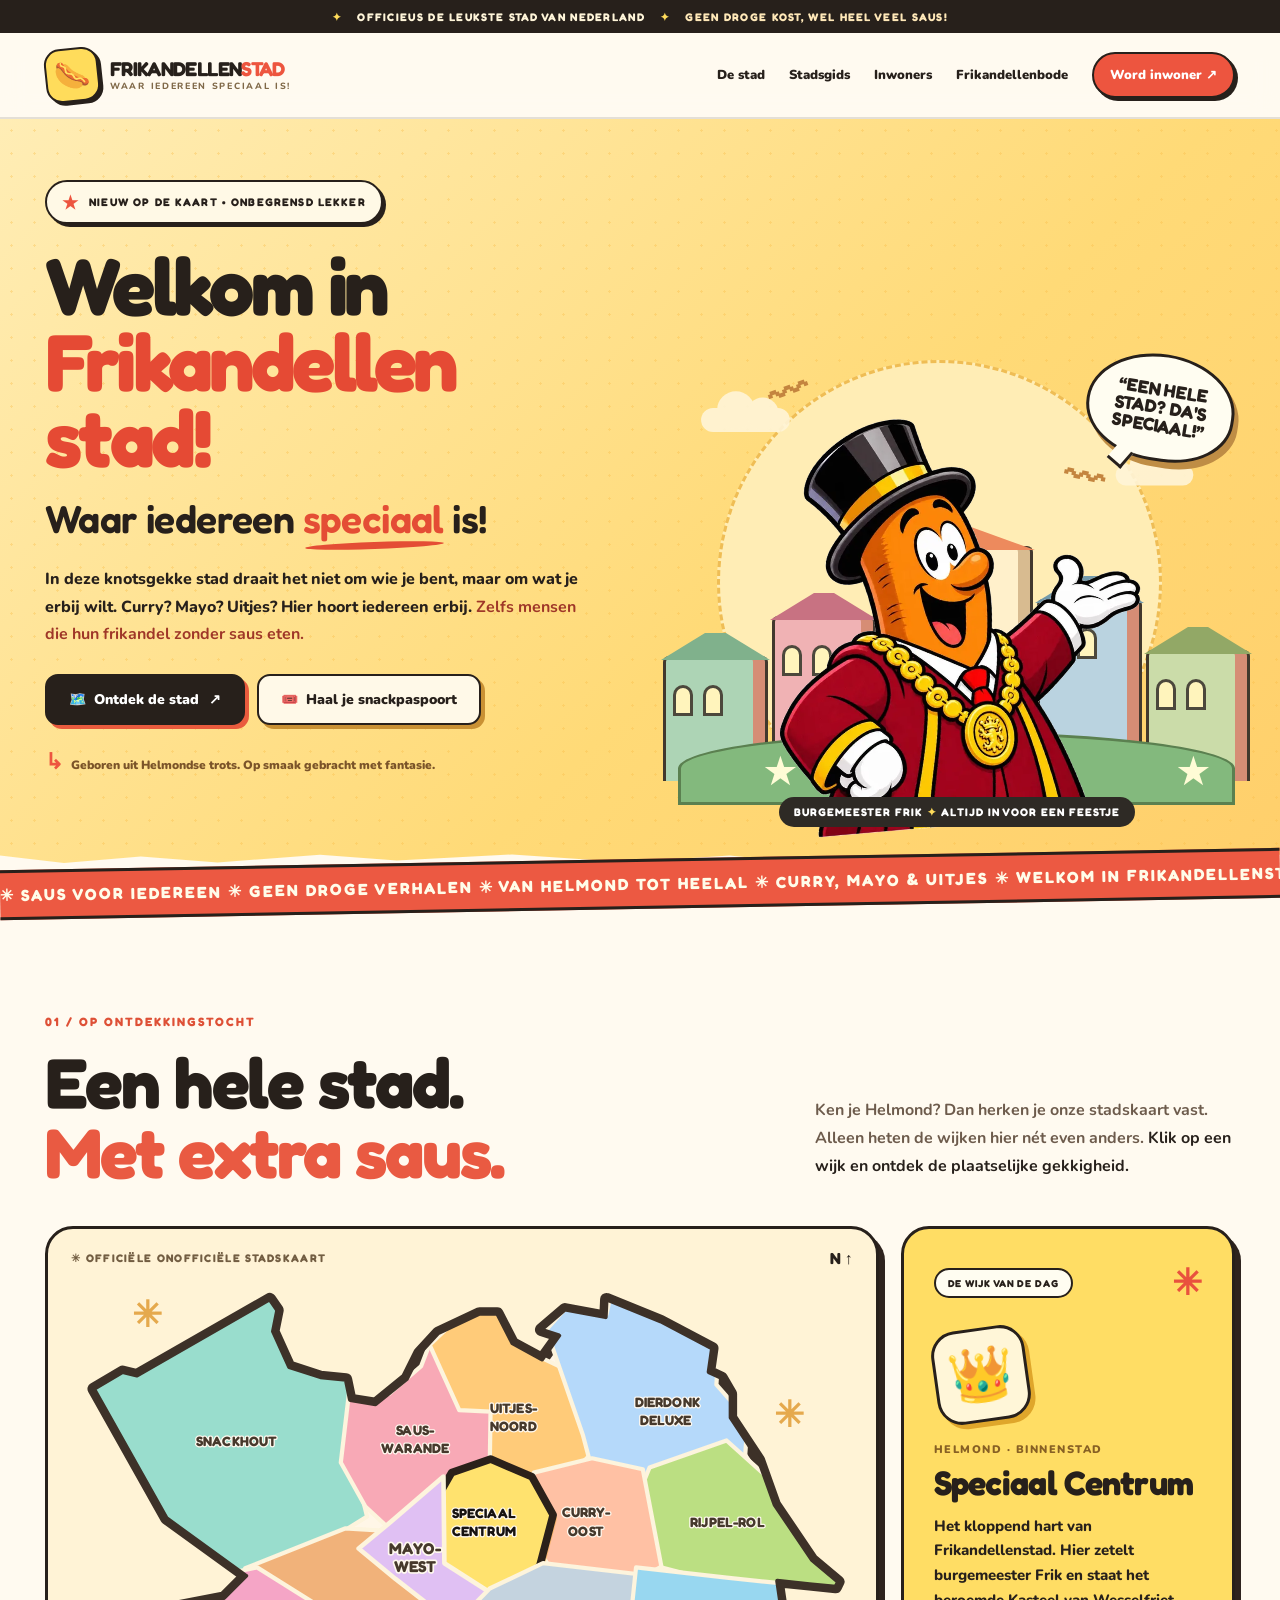
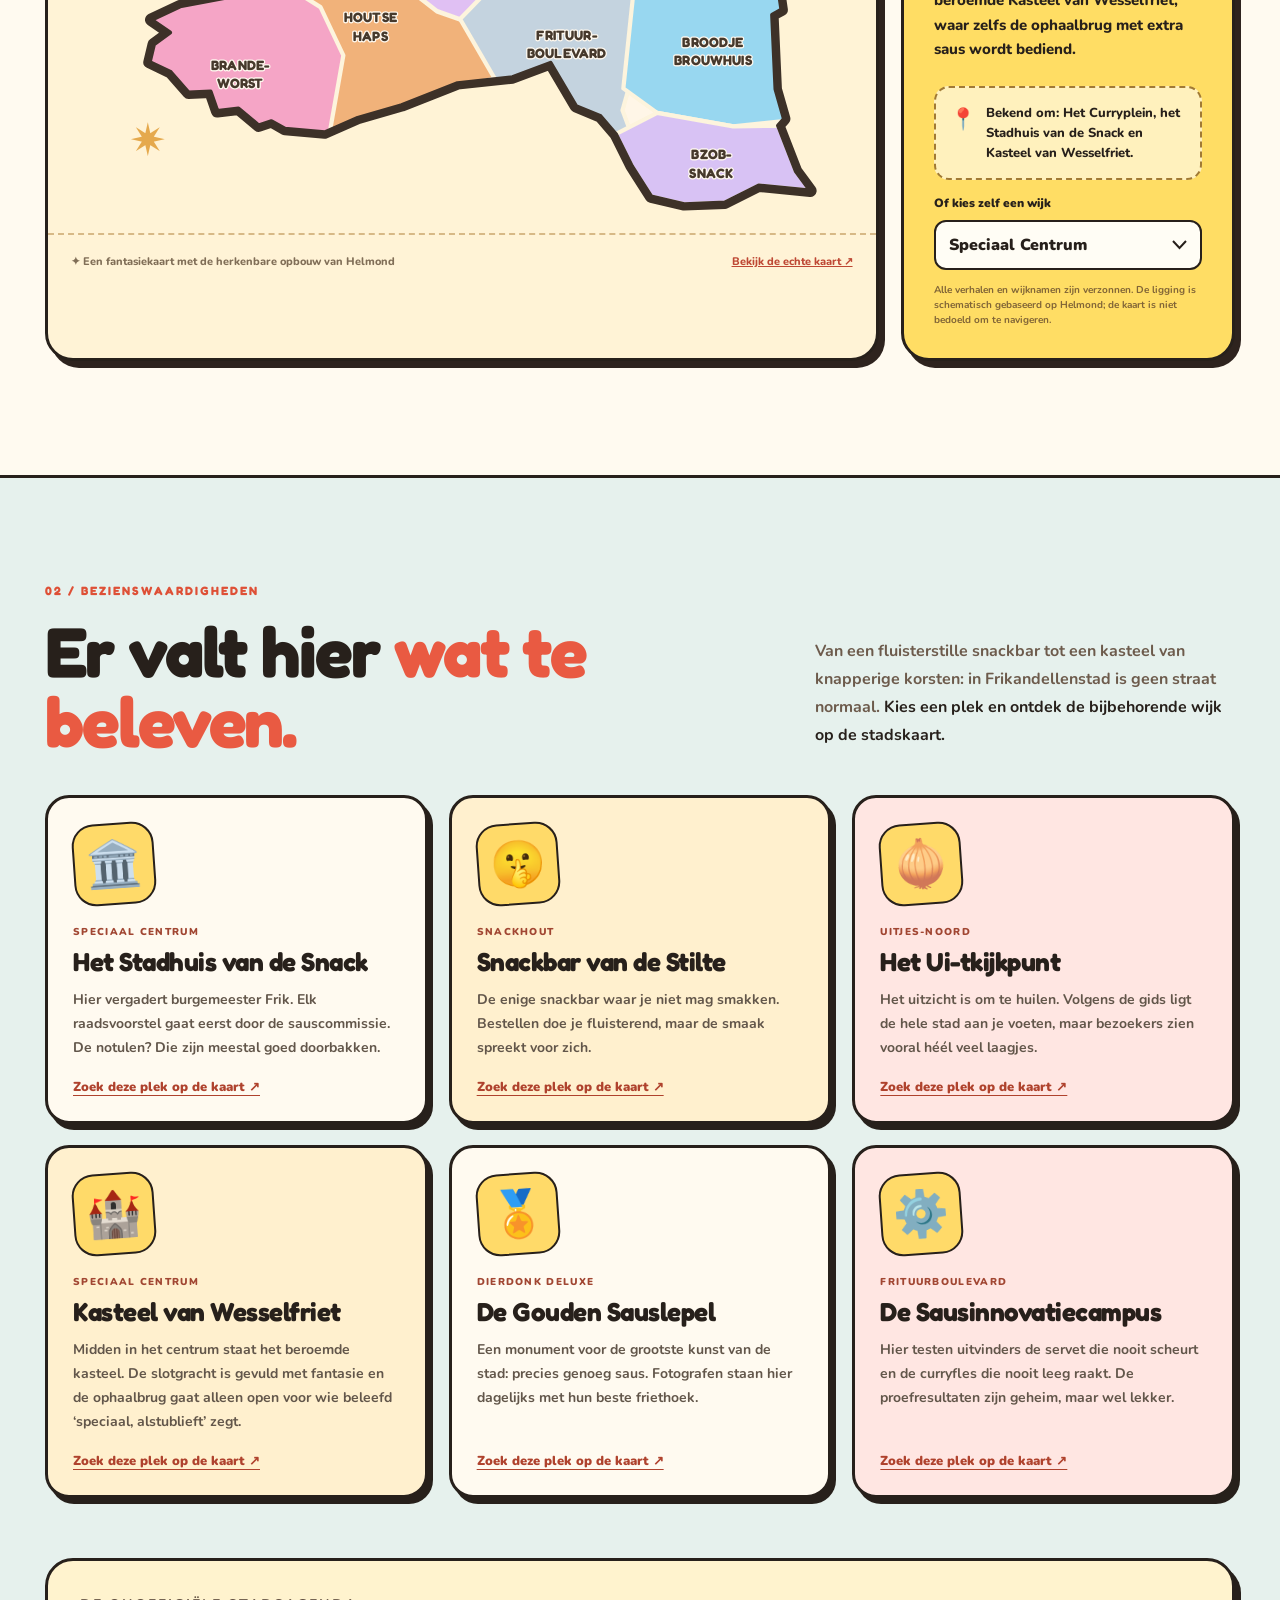
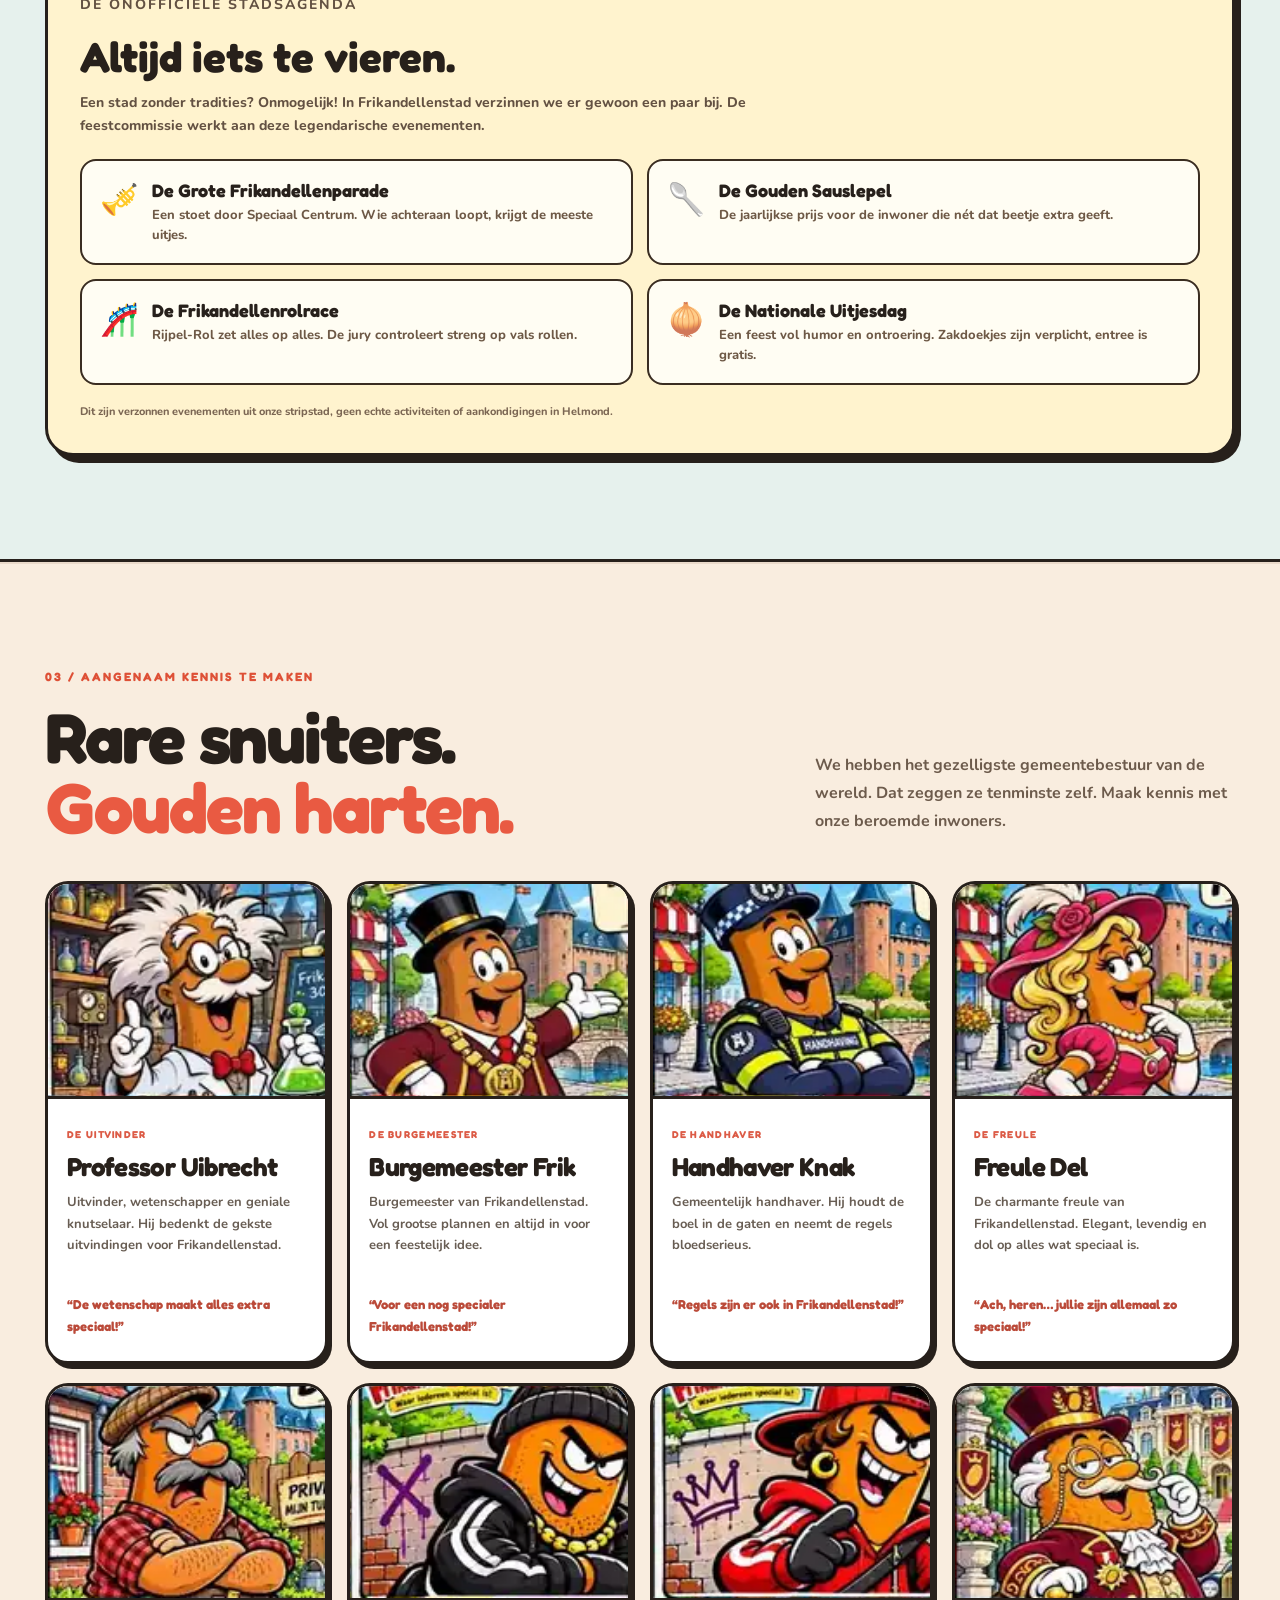
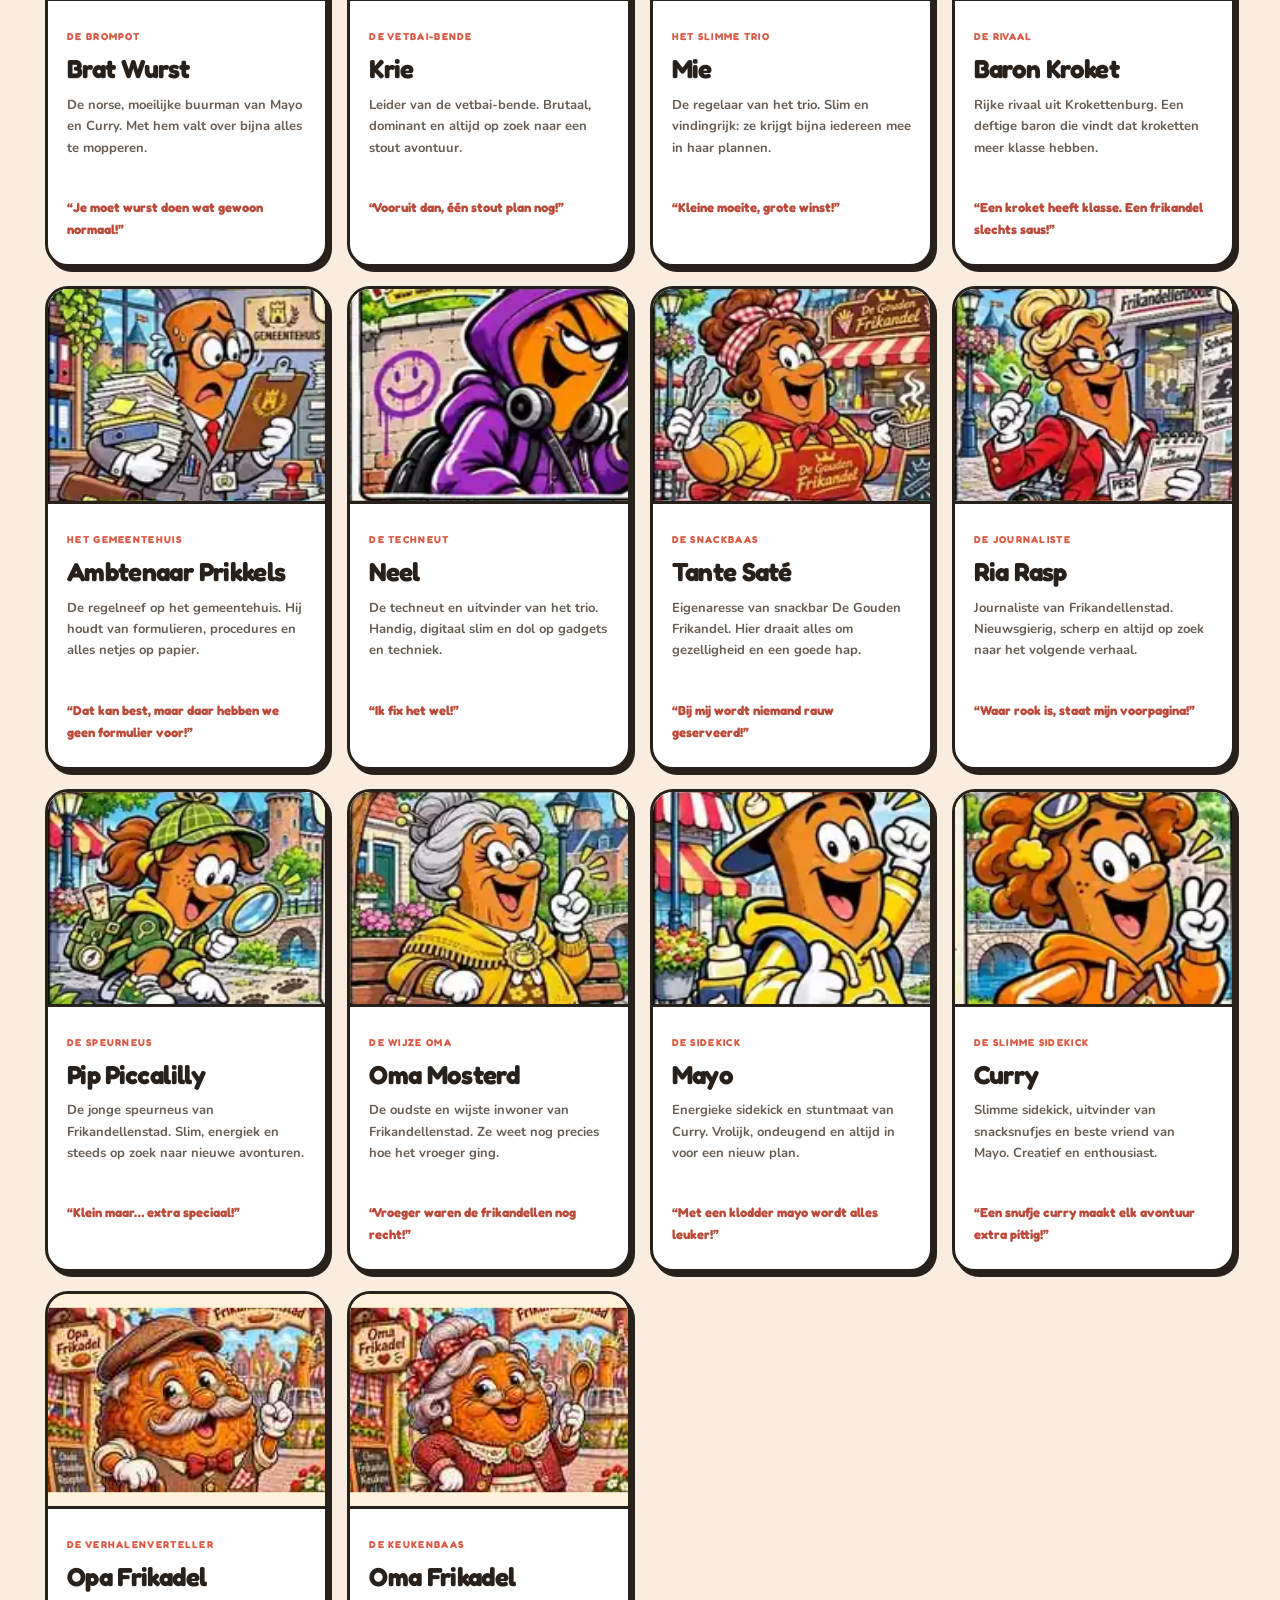
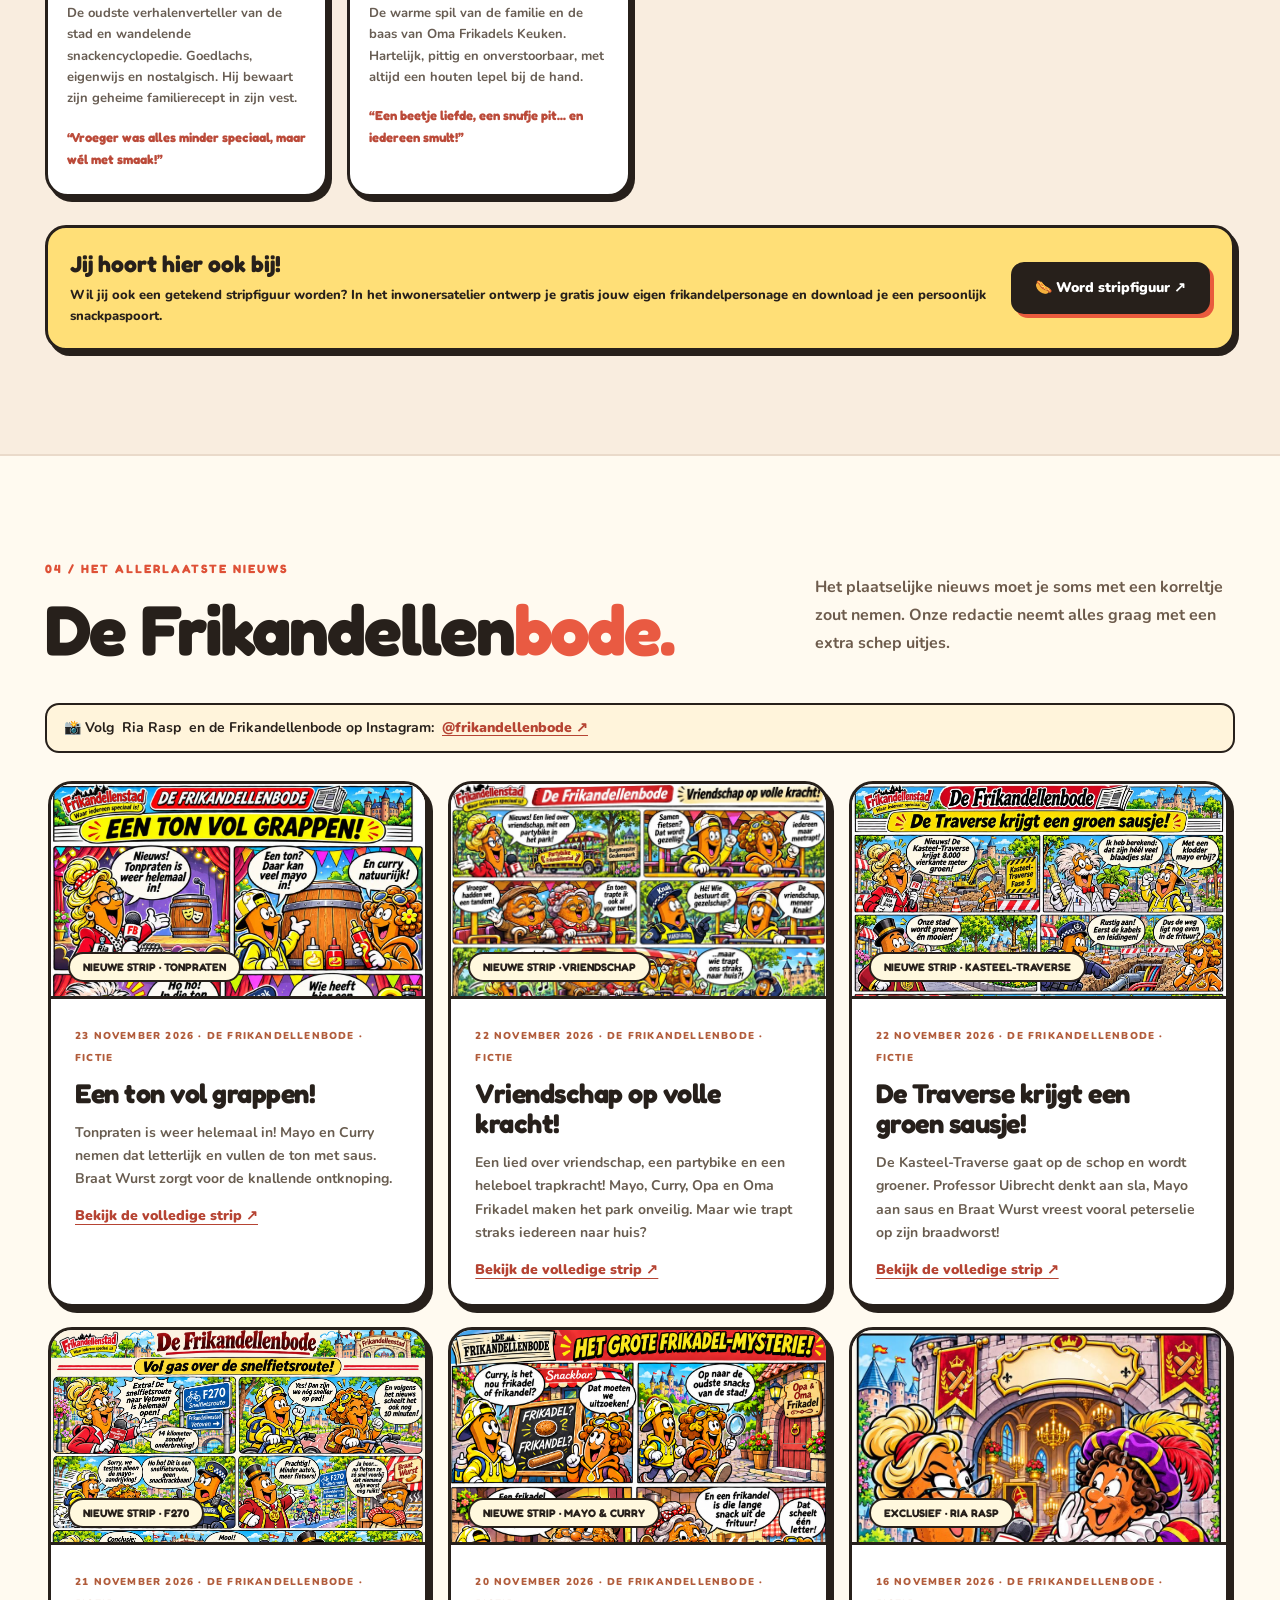
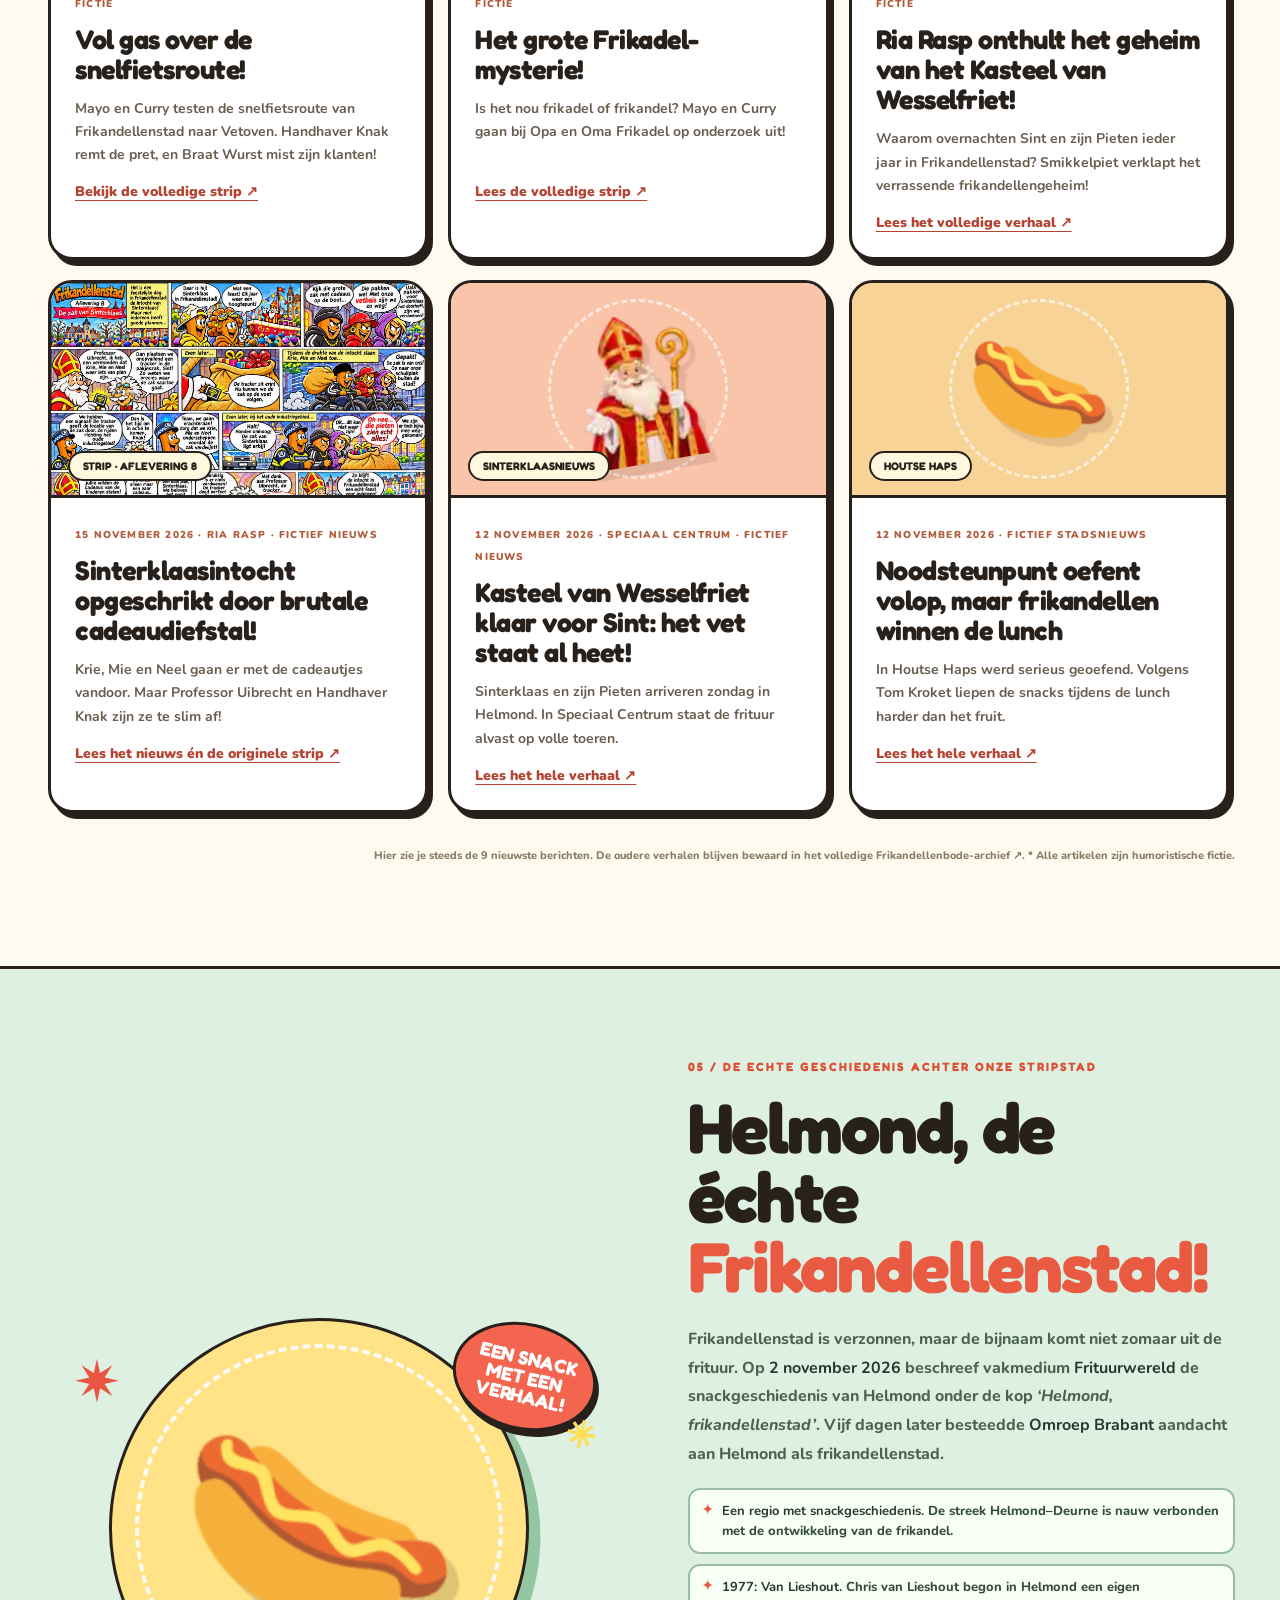
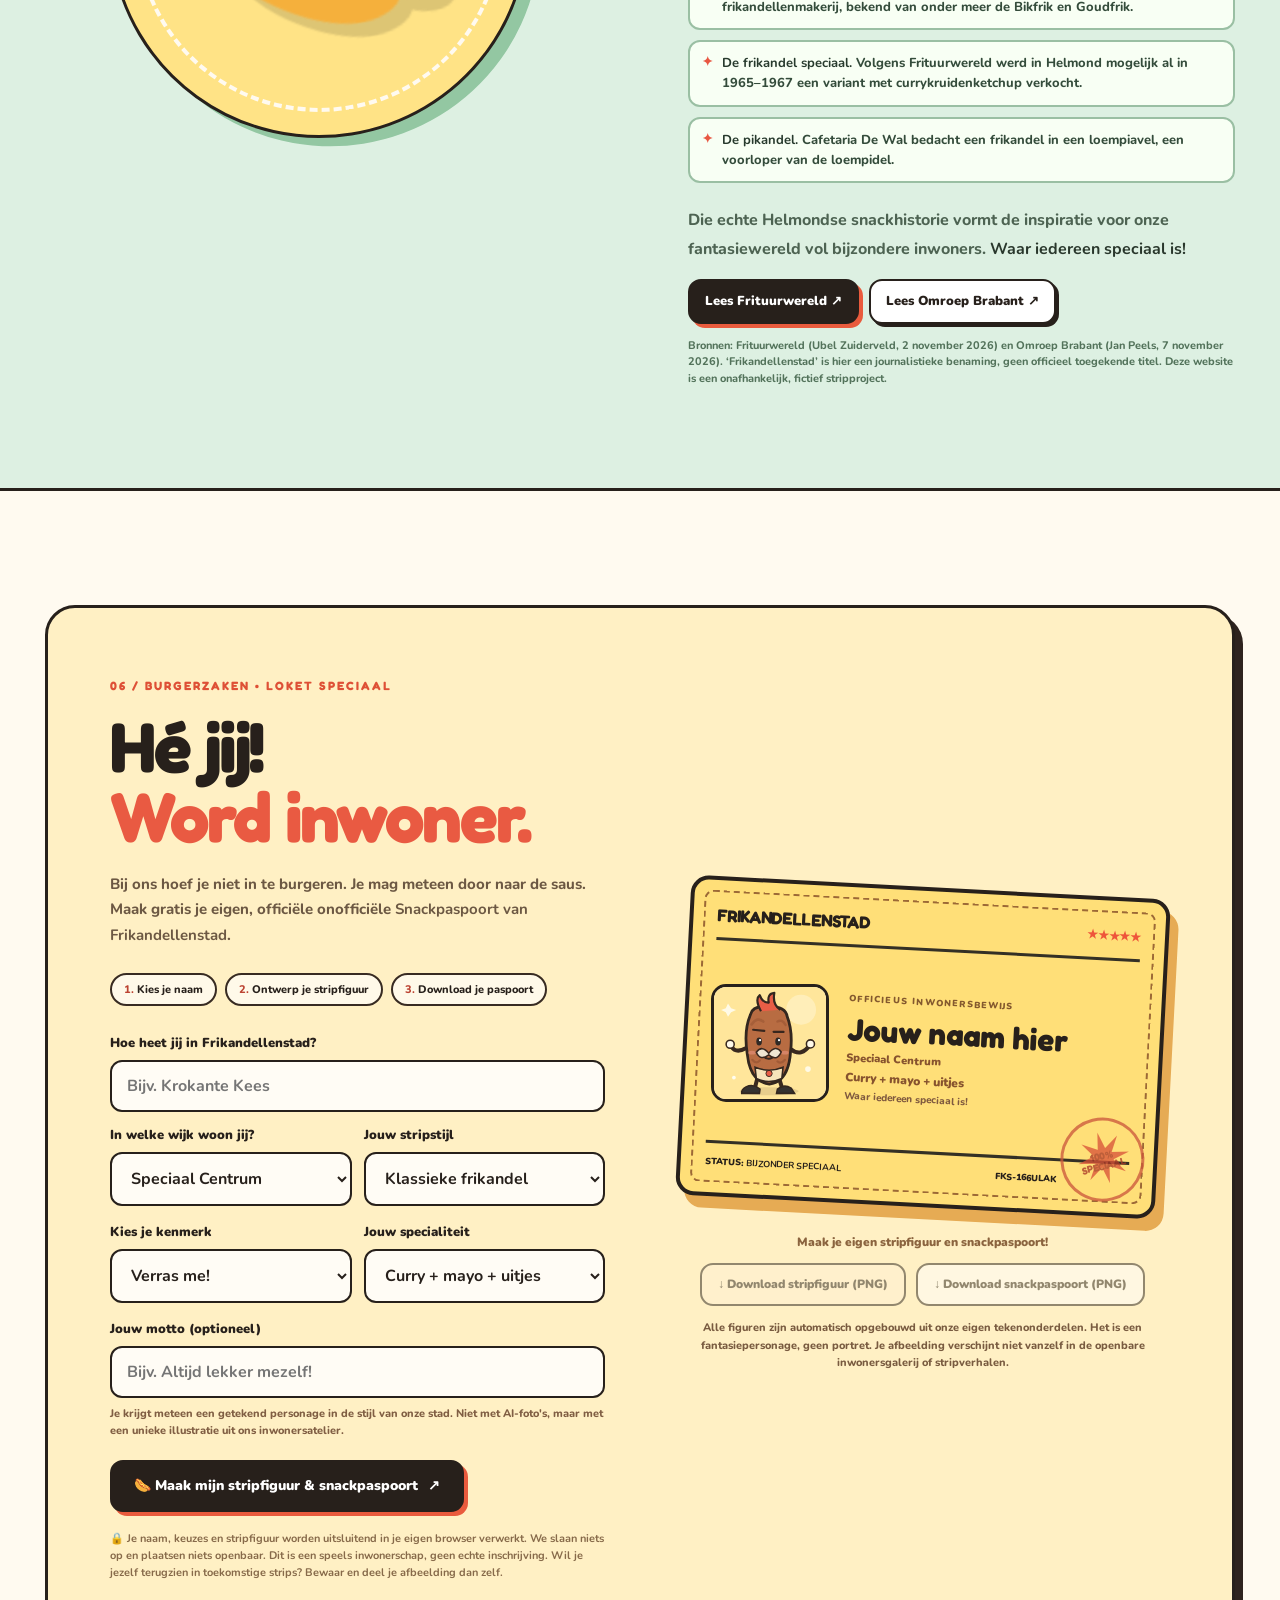
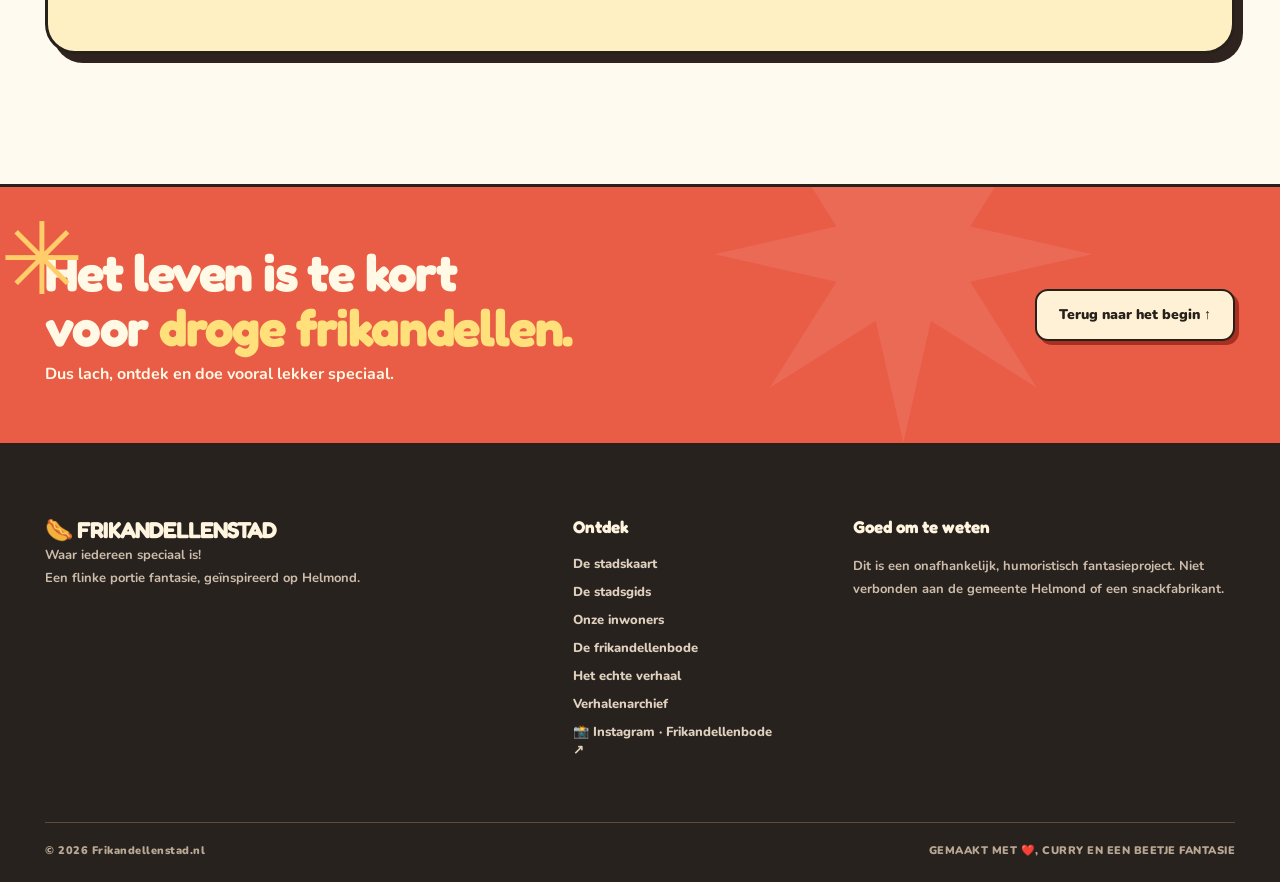
==== commit ae454868: "Publiceer Frikandellenbode-strip Een ton vol grappen over tonpraten" ====
--- a/index.html
+++ b/index.html
@@ -275,6 +275,21 @@
       <div class="news-grid">
         <!-- Voeg nieuwe berichten bovenaan toe. Maximaal 9 kaarten: de browser verwijdert automatisch kaarten vanaf positie 10; oudere verhalen blijven in het archief. -->
 
+        <article class="news-card" id="tonpraten-een-ton-vol-grappen-2026">
+          <div class="news-image news-strip-thumb">
+            <a href="stadskrant.html#tonpraten-een-ton-vol-grappen-2026" aria-label="Bekijk de volledige strip Een ton vol grappen">
+              <img src="frikandellenbode-een-ton-vol-grappen-2026.webp" alt="De Frikandellenbode-strip Een ton vol grappen: Ria Rasp, Mayo, Curry, Professor Uibrecht, Handhaver Knak en Braat Wurst veranderen tonpraten in een komisch sausavontuur." loading="lazy" width="1122" height="1402" style="display:block;width:100%;height:100%;object-fit:cover;object-position:center top">
+            </a>
+            <span class="news-tag">NIEUWE STRIP · TONPRATEN</span>
+          </div>
+          <div class="news-body">
+            <span class="news-meta">23 NOVEMBER 2026 · DE FRIKANDELLENBODE · FICTIE</span>
+            <h3>Een ton vol grappen!</h3>
+            <p>Tonpraten is weer helemaal in! Mayo en Curry nemen dat letterlijk en vullen de ton met saus. Braat Wurst zorgt voor de knallende ontknoping.</p>
+            <a class="text-link" href="stadskrant.html#tonpraten-een-ton-vol-grappen-2026">Bekijk de volledige strip ↗</a>
+          </div>
+        </article>
+
         <article class="news-card" id="vriendschap-op-volle-kracht-2026">
           <div class="news-image news-strip-thumb">
             <a href="stadskrant.html#vriendschap-op-volle-kracht-2026" aria-label="Bekijk de volledige strip Vriendschap op volle kracht">
@@ -350,7 +365,7 @@
         
         <article class="news-card"><div class="news-image news-sint"><div class="news-art"><img src="[data-uri]" alt="Sinterklaas met traditionele rode en gouden mijter" width="120" height="150" style="display:block;width:auto;height:150px;max-width:100%;object-fit:contain"></div><span class="news-tag">SINTERKLAASNIEUWS</span></div><div class="news-body"><span class="news-meta">12 NOVEMBER 2026 · SPECIAAL CENTRUM · FICTIEF NIEUWS</span><h3>Kasteel van Wesselfriet klaar voor Sint: het vet staat al heet!</h3><p>Sinterklaas en zijn Pieten arriveren zondag in Helmond. In Speciaal Centrum staat de frituur alvast op volle toeren.</p><button type="button" class="text-link news-open" data-story="sintkasteel">Lees het hele verhaal ↗</button></div></article>
         <article class="news-card"><div class="news-image news-g"><div class="news-art">🌭</div><span class="news-tag">HOUTSE HAPS</span></div><div class="news-body"><span class="news-meta">12 NOVEMBER 2026 · FICTIEF STADSNIEUWS</span><h3>Noodsteunpunt oefent volop, maar frikandellen winnen de lunch</h3><p>In Houtse Haps werd serieus geoefend. Volgens Tom Kroket liepen de snacks tijdens de lunch harder dan het fruit.</p><button type="button" class="text-link news-open" data-story="noodsteunpunt">Lees het hele verhaal ↗</button></div></article>
-        <article class="news-card"><div class="news-image news-a"><div class="news-art">🧅</div><span class="news-tag">GROOT NIEUWS</span></div><div class="news-body"><span class="news-meta">FRIKANDELLENSTAD · FICTIEF NIEUWS</span><h3>Paniek op Curryplein: laatste uitje verdwenen</h3><p>De burgemeester heeft een spoedvergadering uitgeroepen. De verdachte is nog in de schil.</p><button type="button" class="text-link news-open" data-story="ui">Lees het hele verhaal ↗</button></div></article>
+        
         
       </div>
       </div>
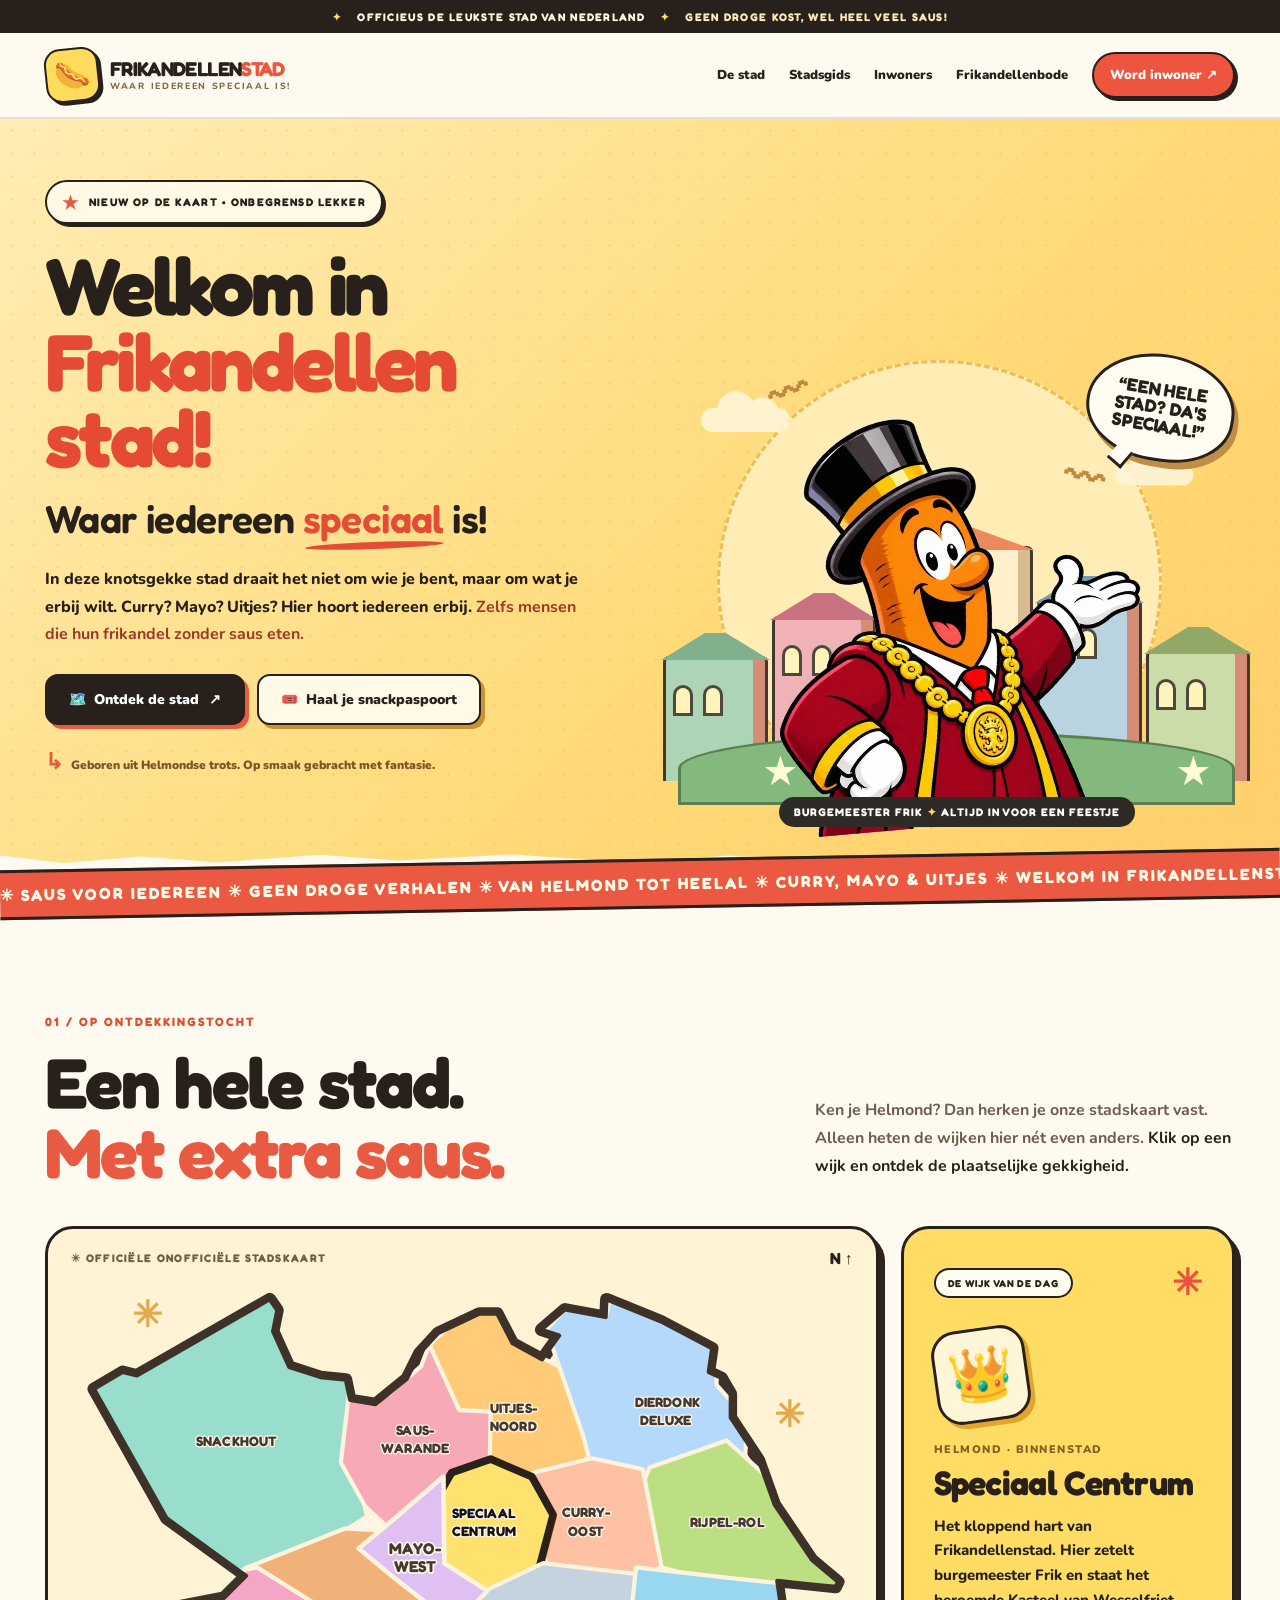
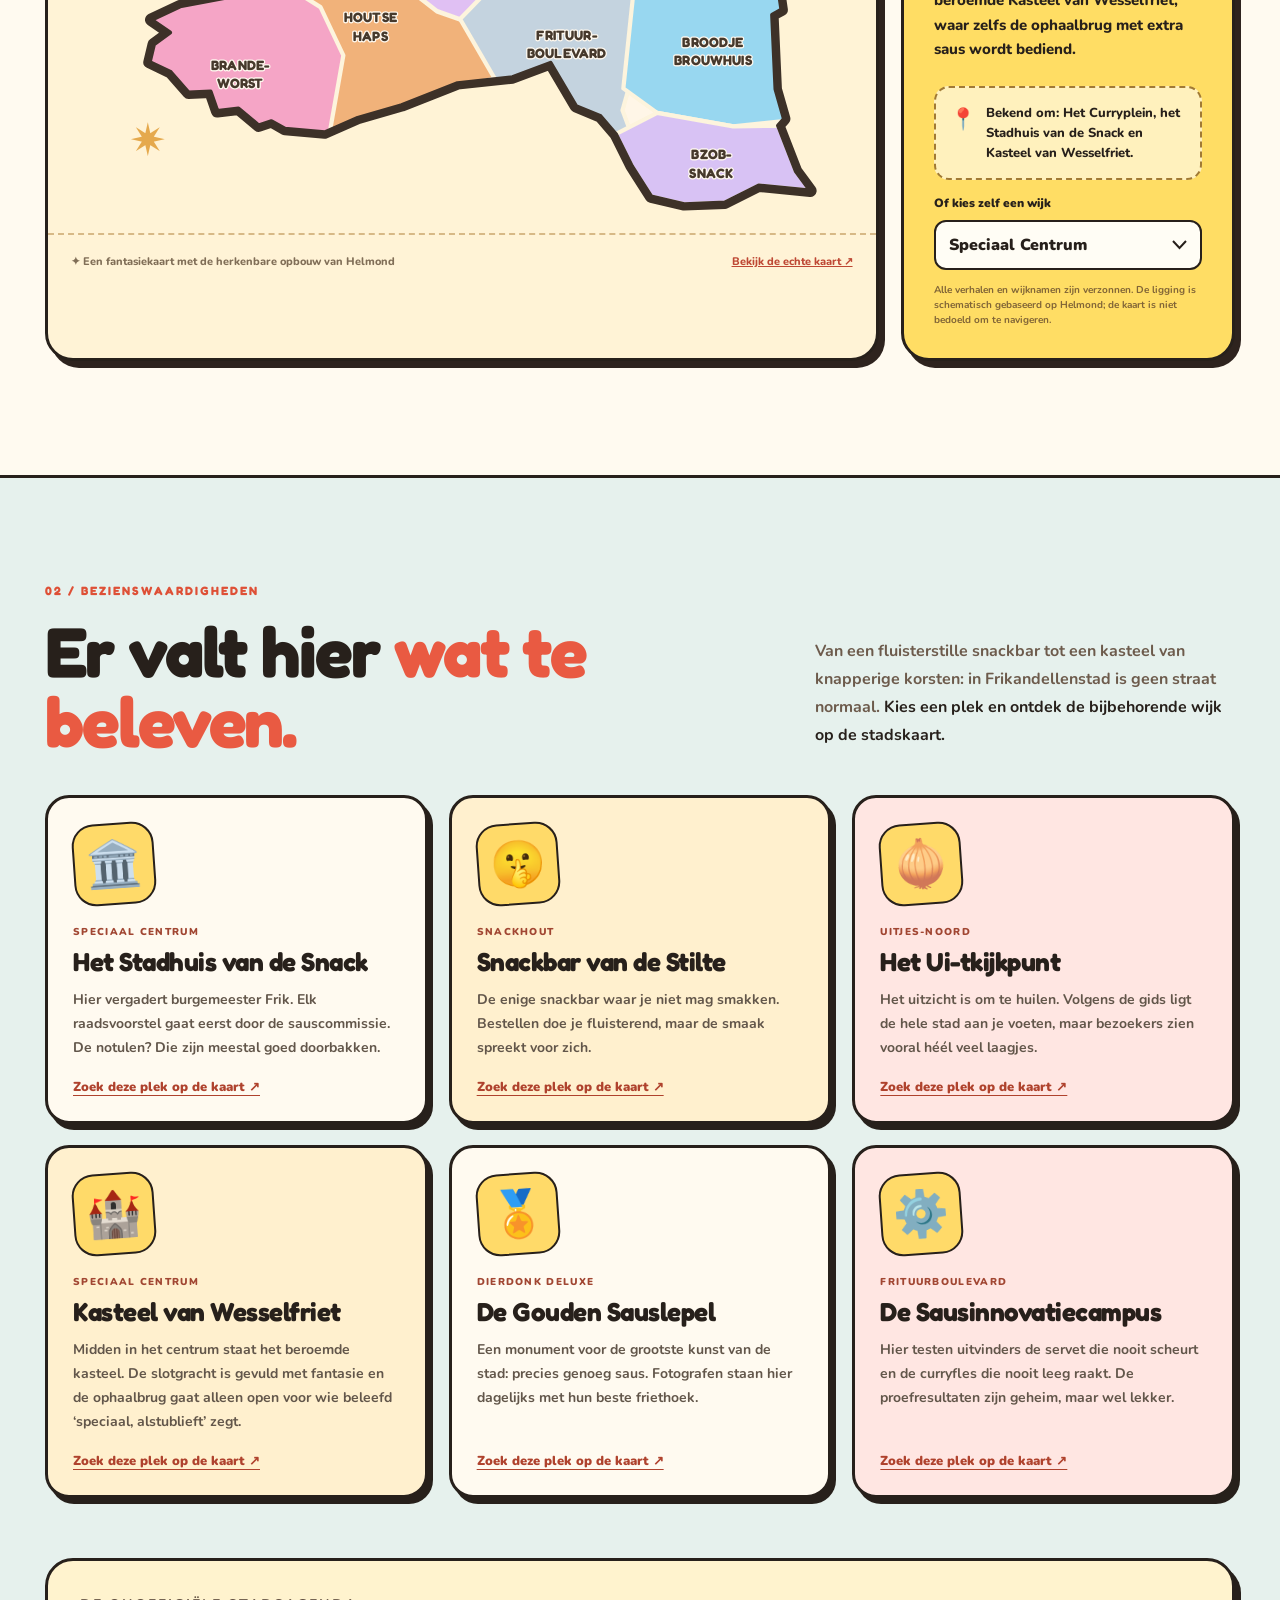
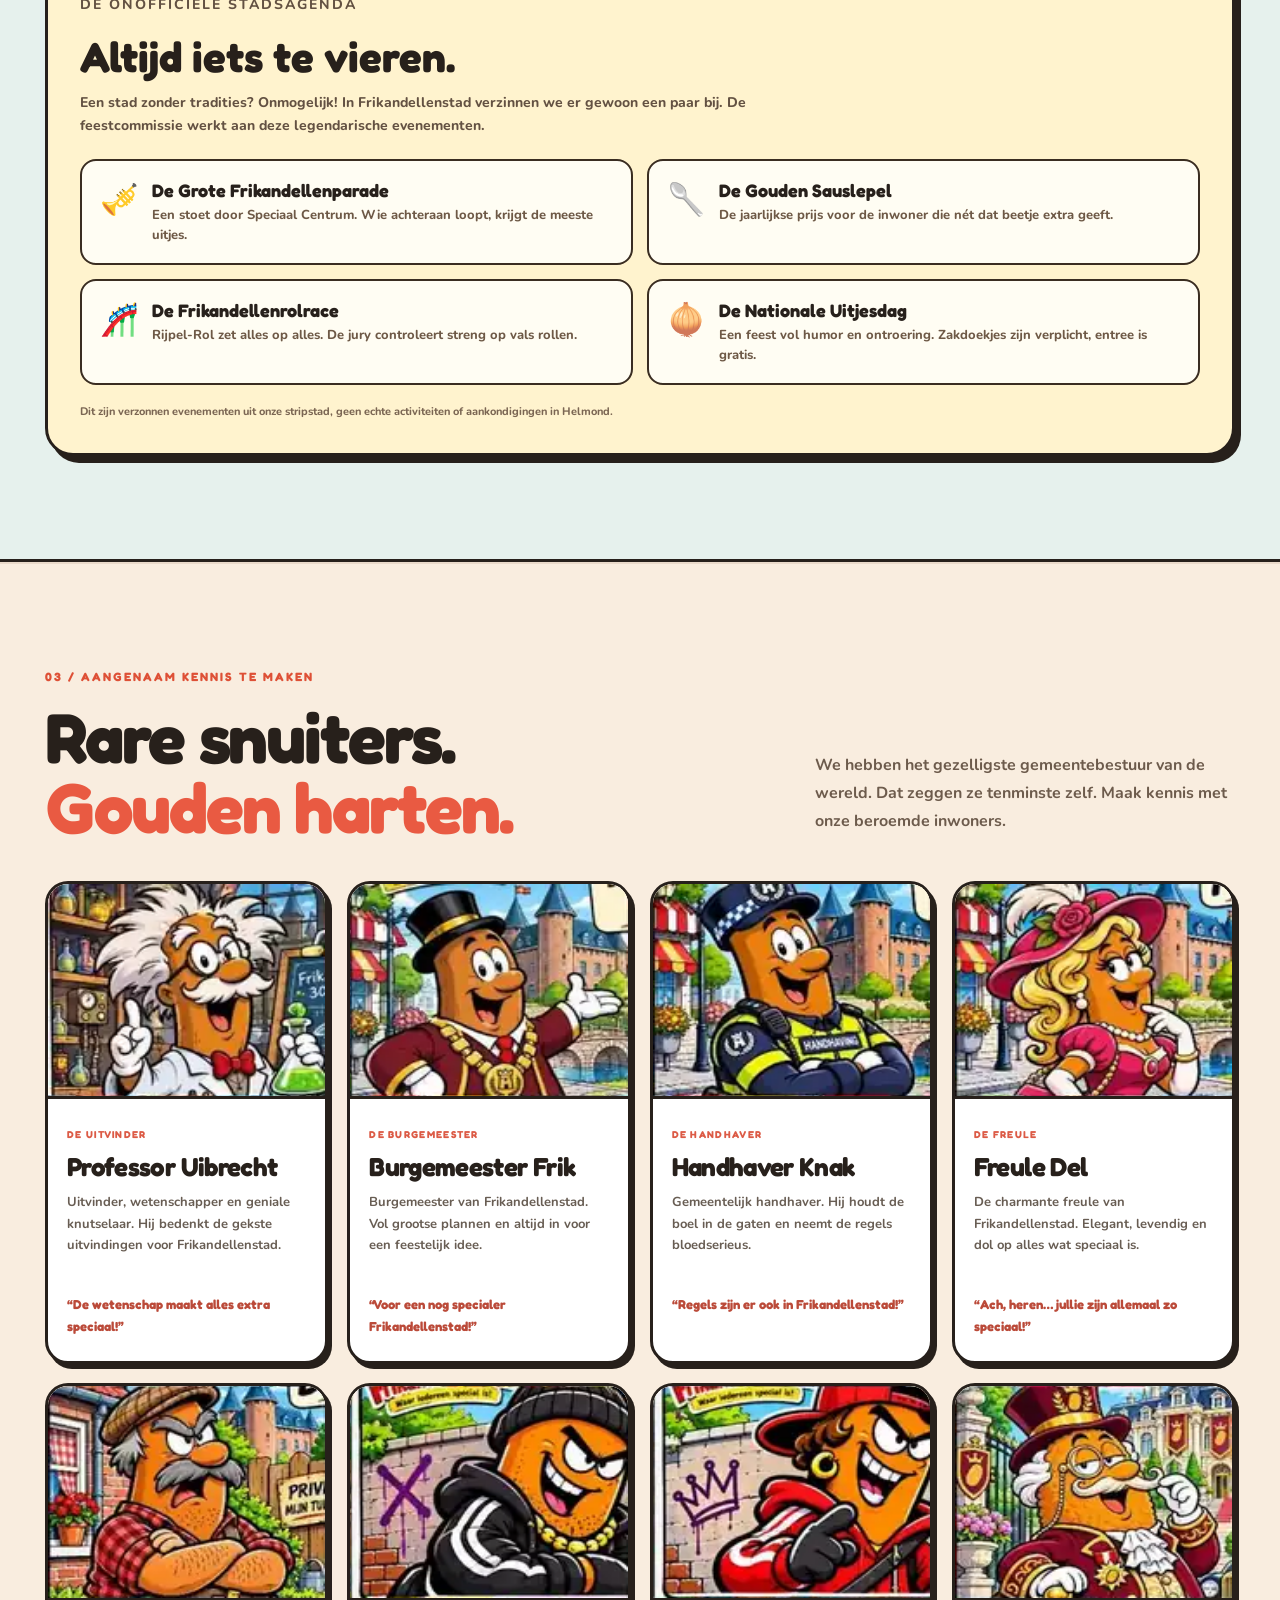
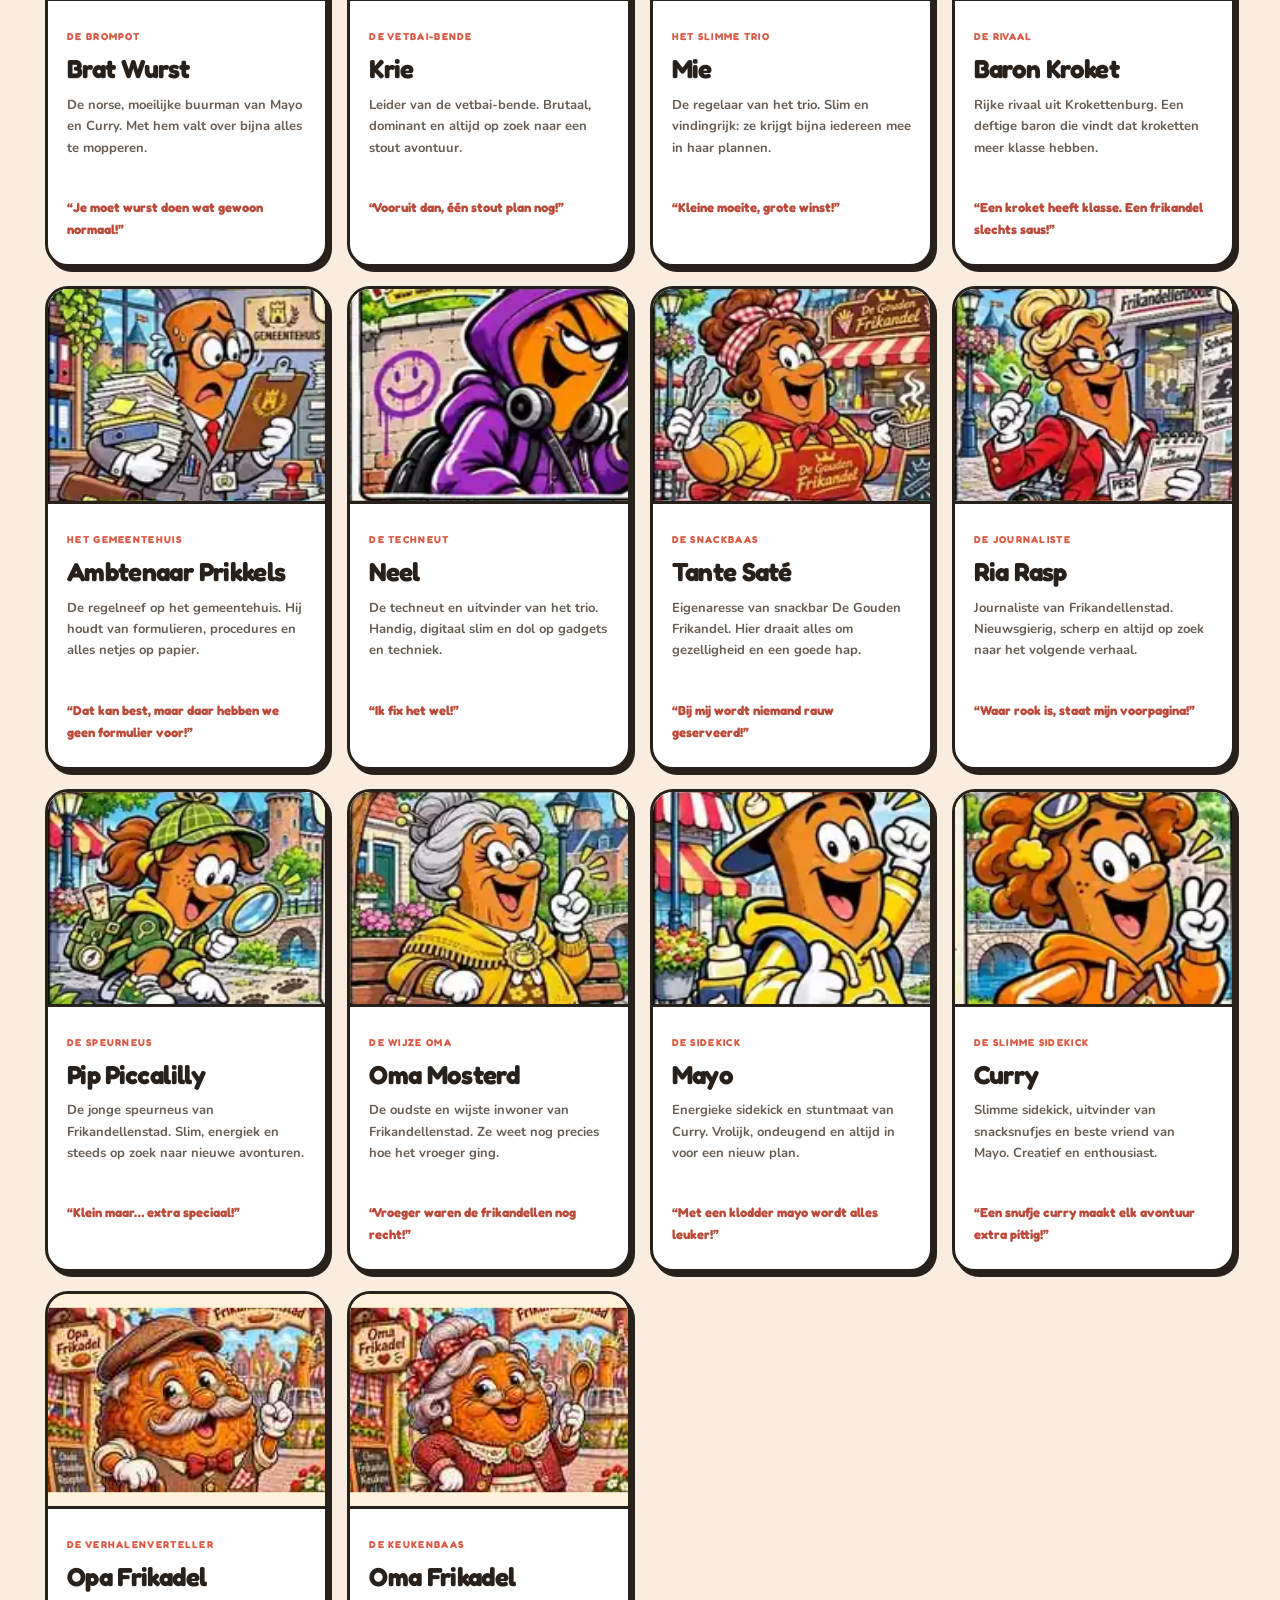
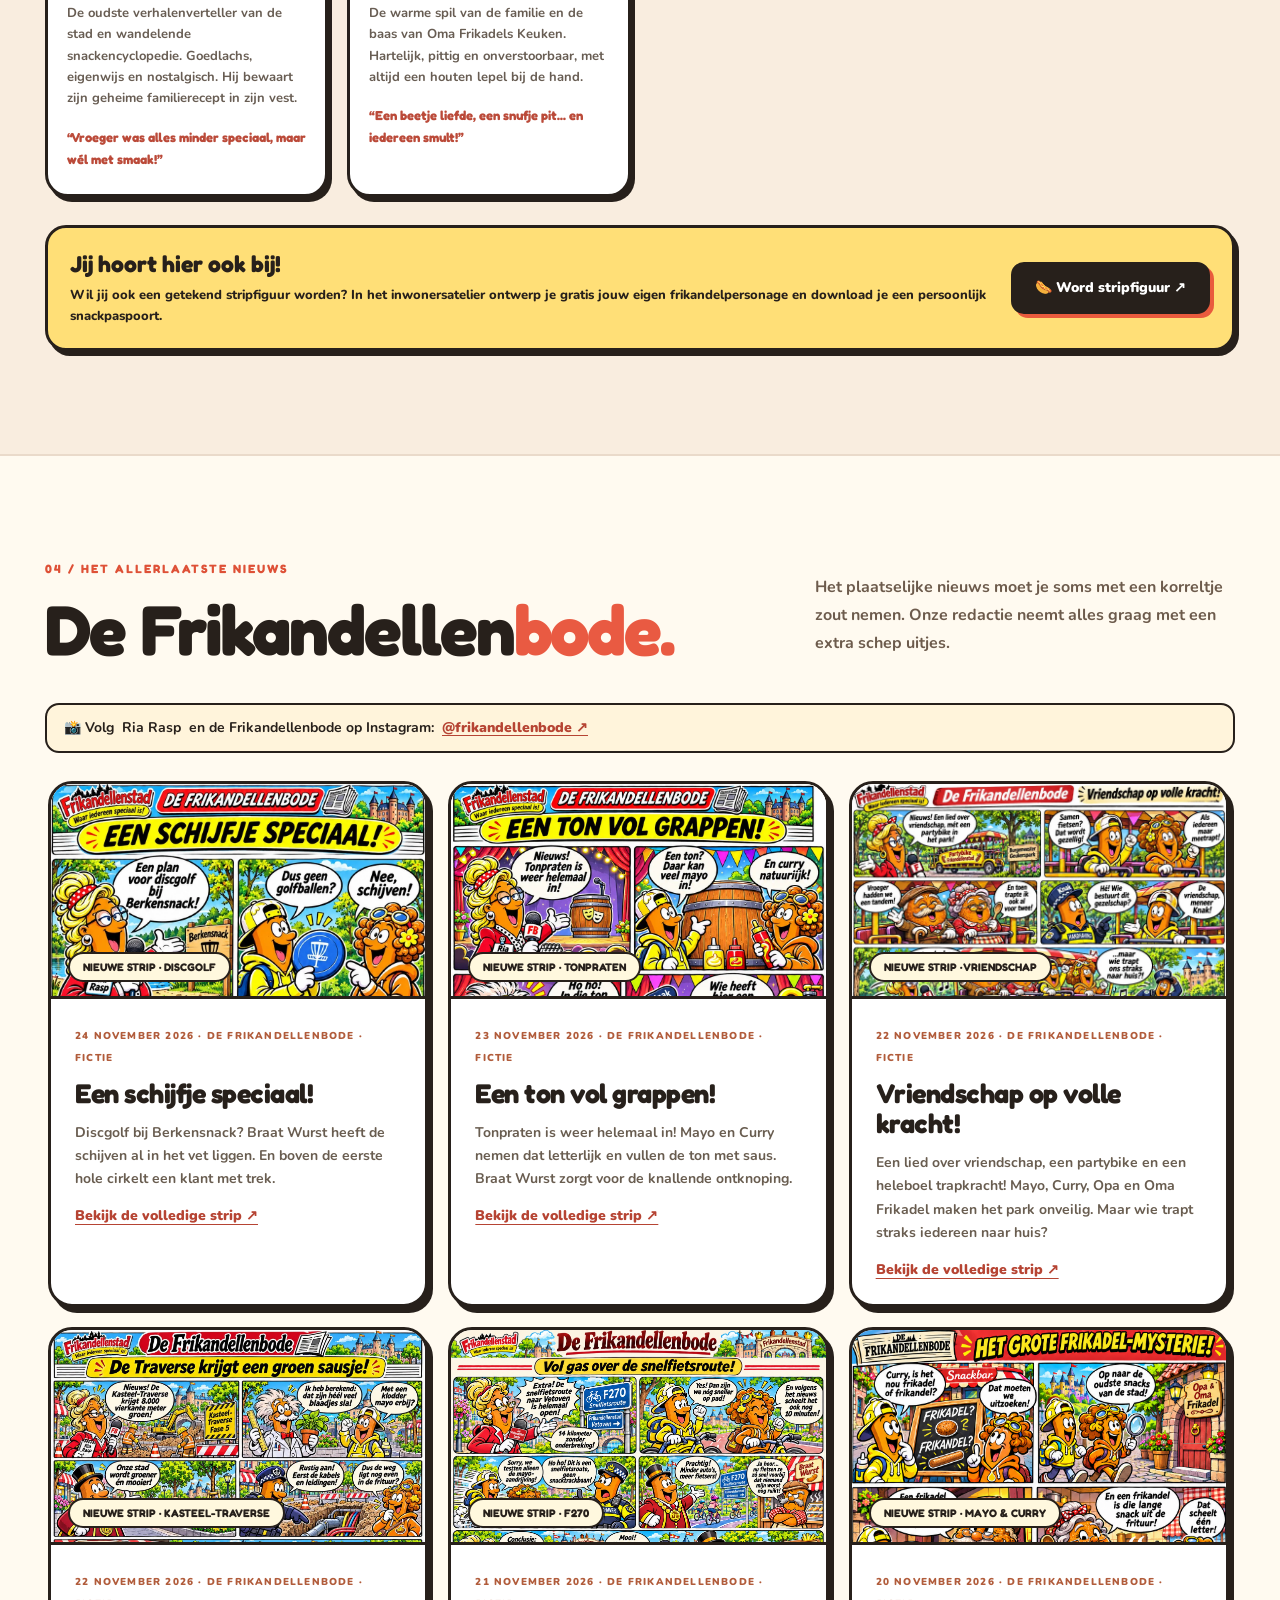
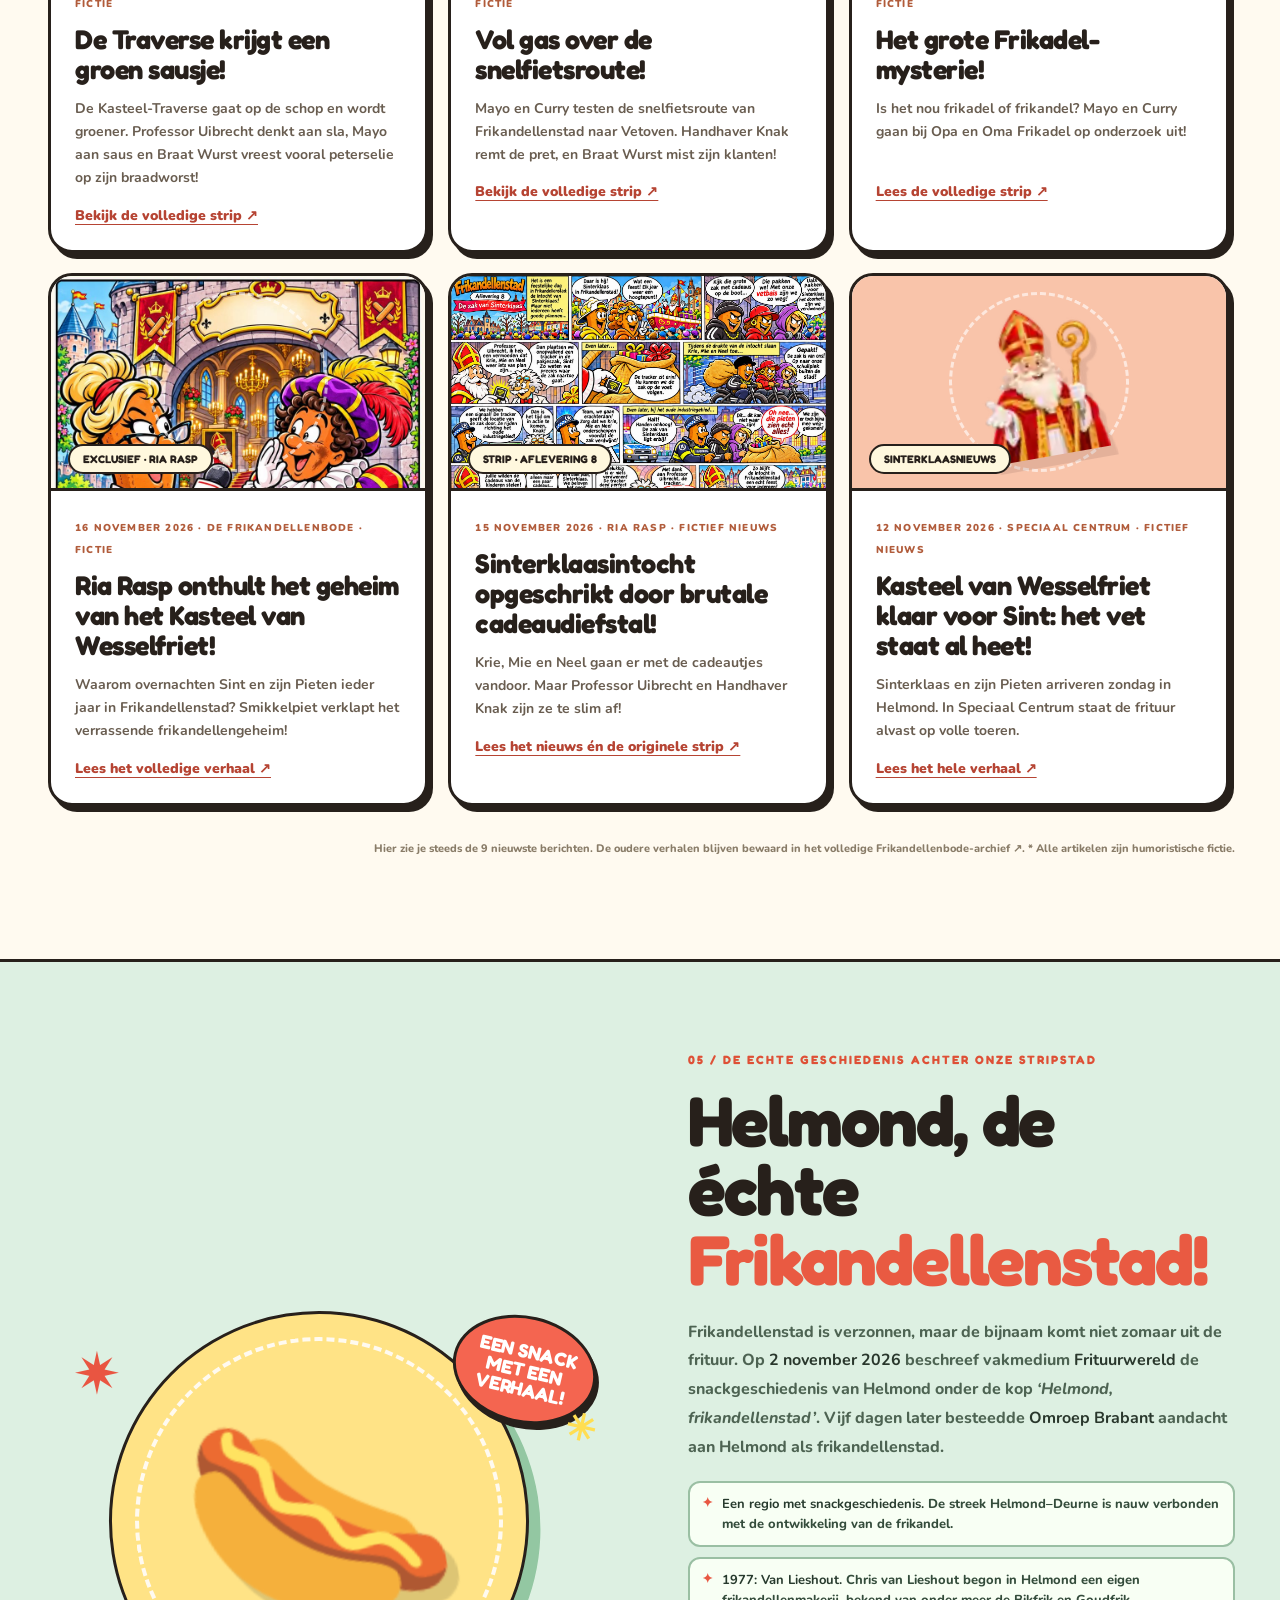
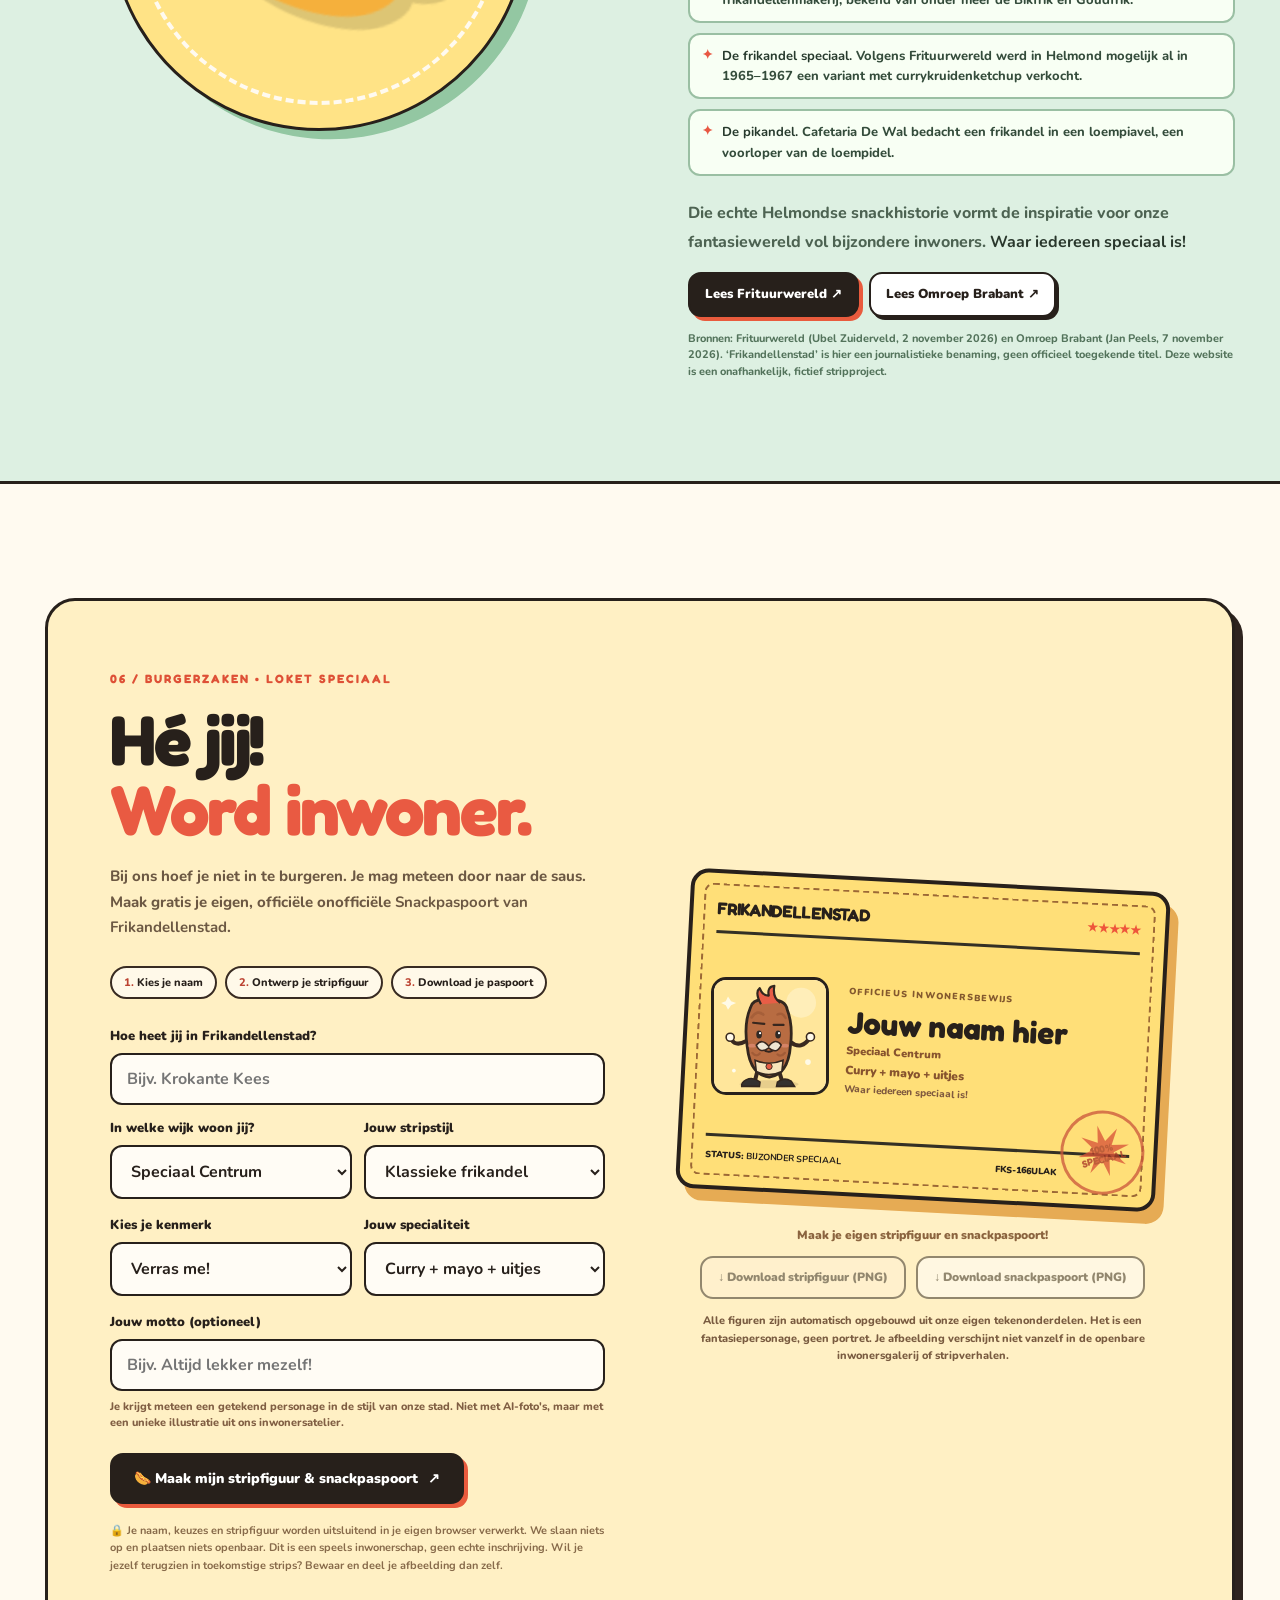
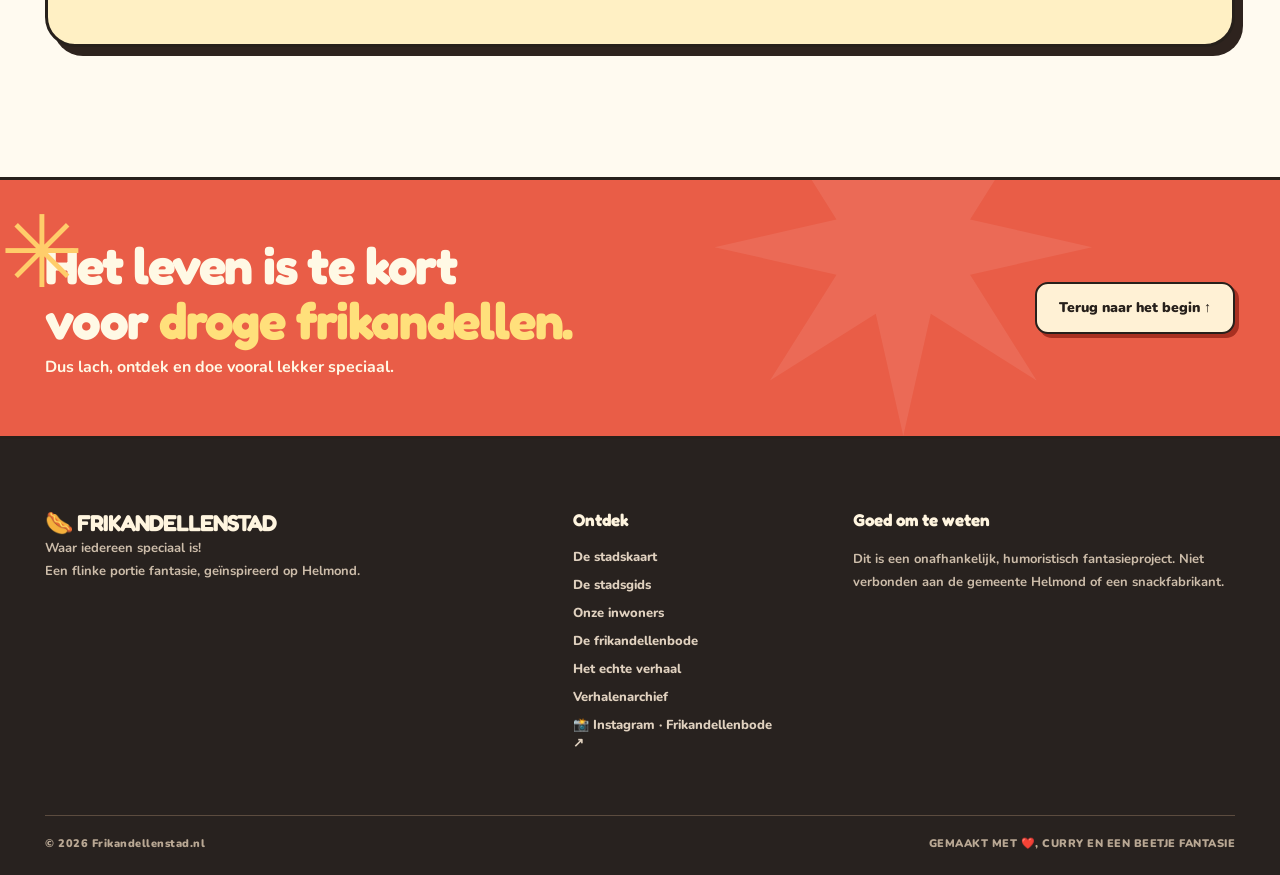
==== commit 1a0bf76d: "Publiceer Een schijfje speciaal! in de Frikandellenbode" ====
--- a/index.html
+++ b/index.html
@@ -274,6 +274,19 @@
       <div class="news-grid-scroll" role="region" tabindex="0" aria-label="De negen nieuwste nieuwsberichten in drie kolommen en drie rijen; horizontaal scrollbaar">
       <div class="news-grid">
         <!-- Voeg nieuwe berichten bovenaan toe. Maximaal 9 kaarten: de browser verwijdert automatisch kaarten vanaf positie 10; oudere verhalen blijven in het archief. -->
+
+        <article class="news-card" id="een-schijfje-speciaal">
+          <div class="news-image news-strip-thumb">
+            <a href="stadskrant.html#een-schijfje-speciaal"><img src="een-schijfje-speciaal.webp" alt="Lees de strip Een schijfje speciaal!" width="1054" height="1492" loading="lazy" style="display:block;width:100%;height:100%;object-fit:cover;object-position:center top"></a>
+            <span class="news-tag">NIEUWE STRIP · DISCGOLF</span>
+          </div>
+          <div class="news-body">
+            <span class="news-meta">24 NOVEMBER 2026 · DE FRIKANDELLENBODE · FICTIE</span>
+            <h3>Een schijfje speciaal!</h3>
+            <p>Discgolf bij Berkensnack? Braat Wurst heeft de schijven al in het vet liggen. En boven de eerste hole cirkelt een klant met trek.</p>
+            <a class="text-link" href="stadskrant.html#een-schijfje-speciaal">Bekijk de volledige strip ↗</a>
+          </div>
+        </article>
 
         <article class="news-card" id="tonpraten-een-ton-vol-grappen-2026">
           <div class="news-image news-strip-thumb">
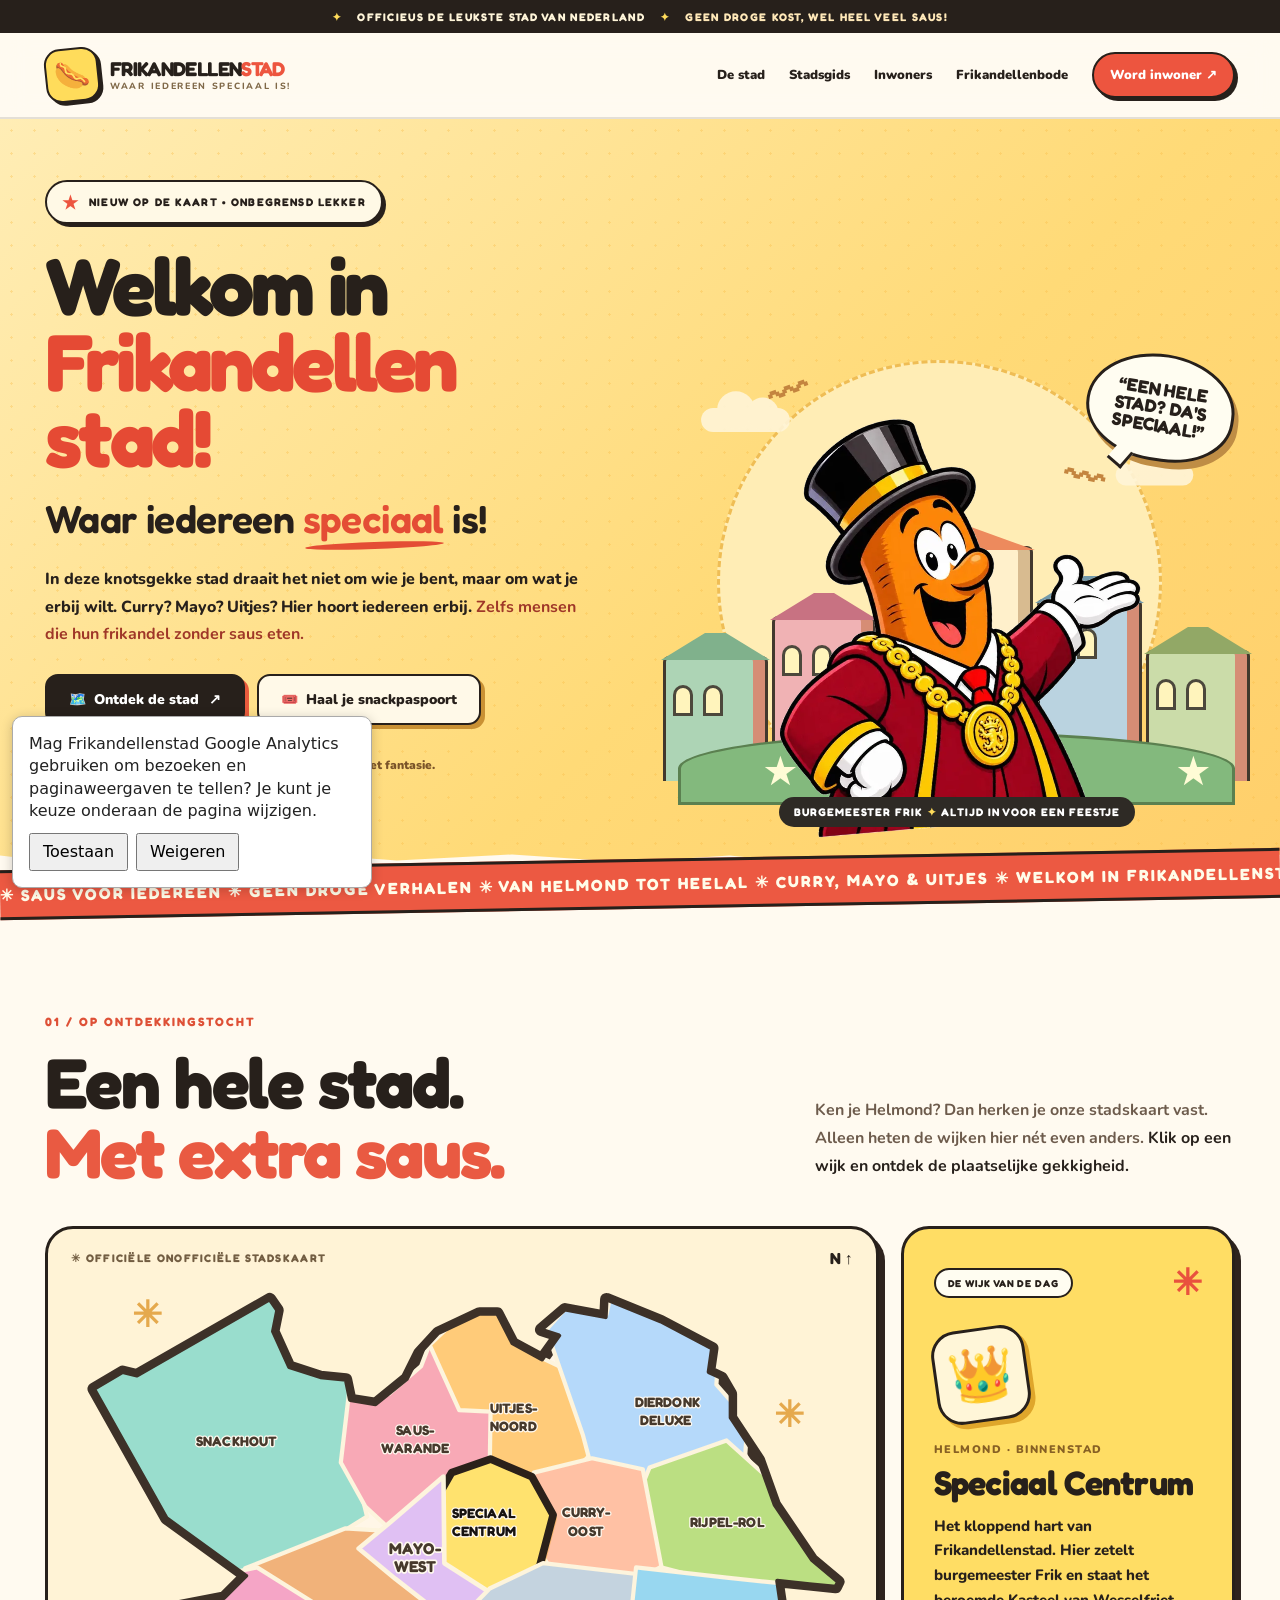
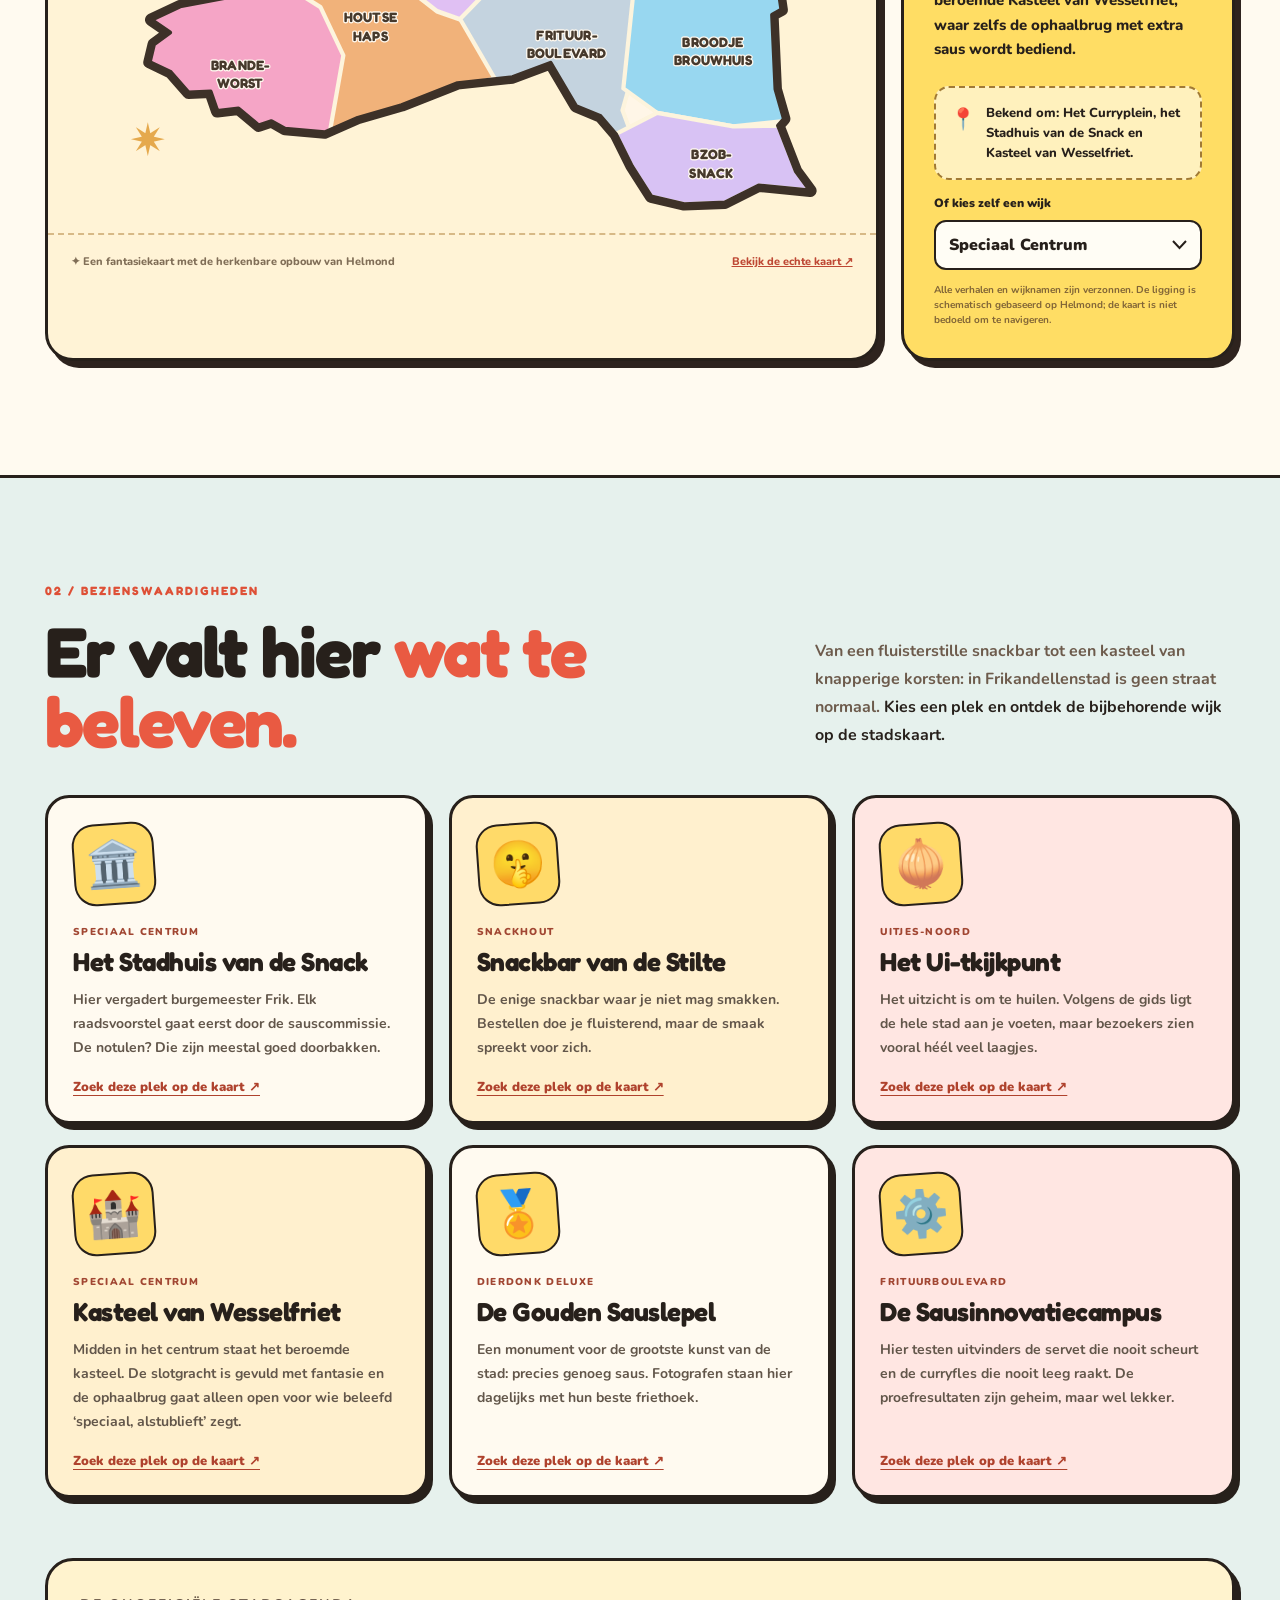
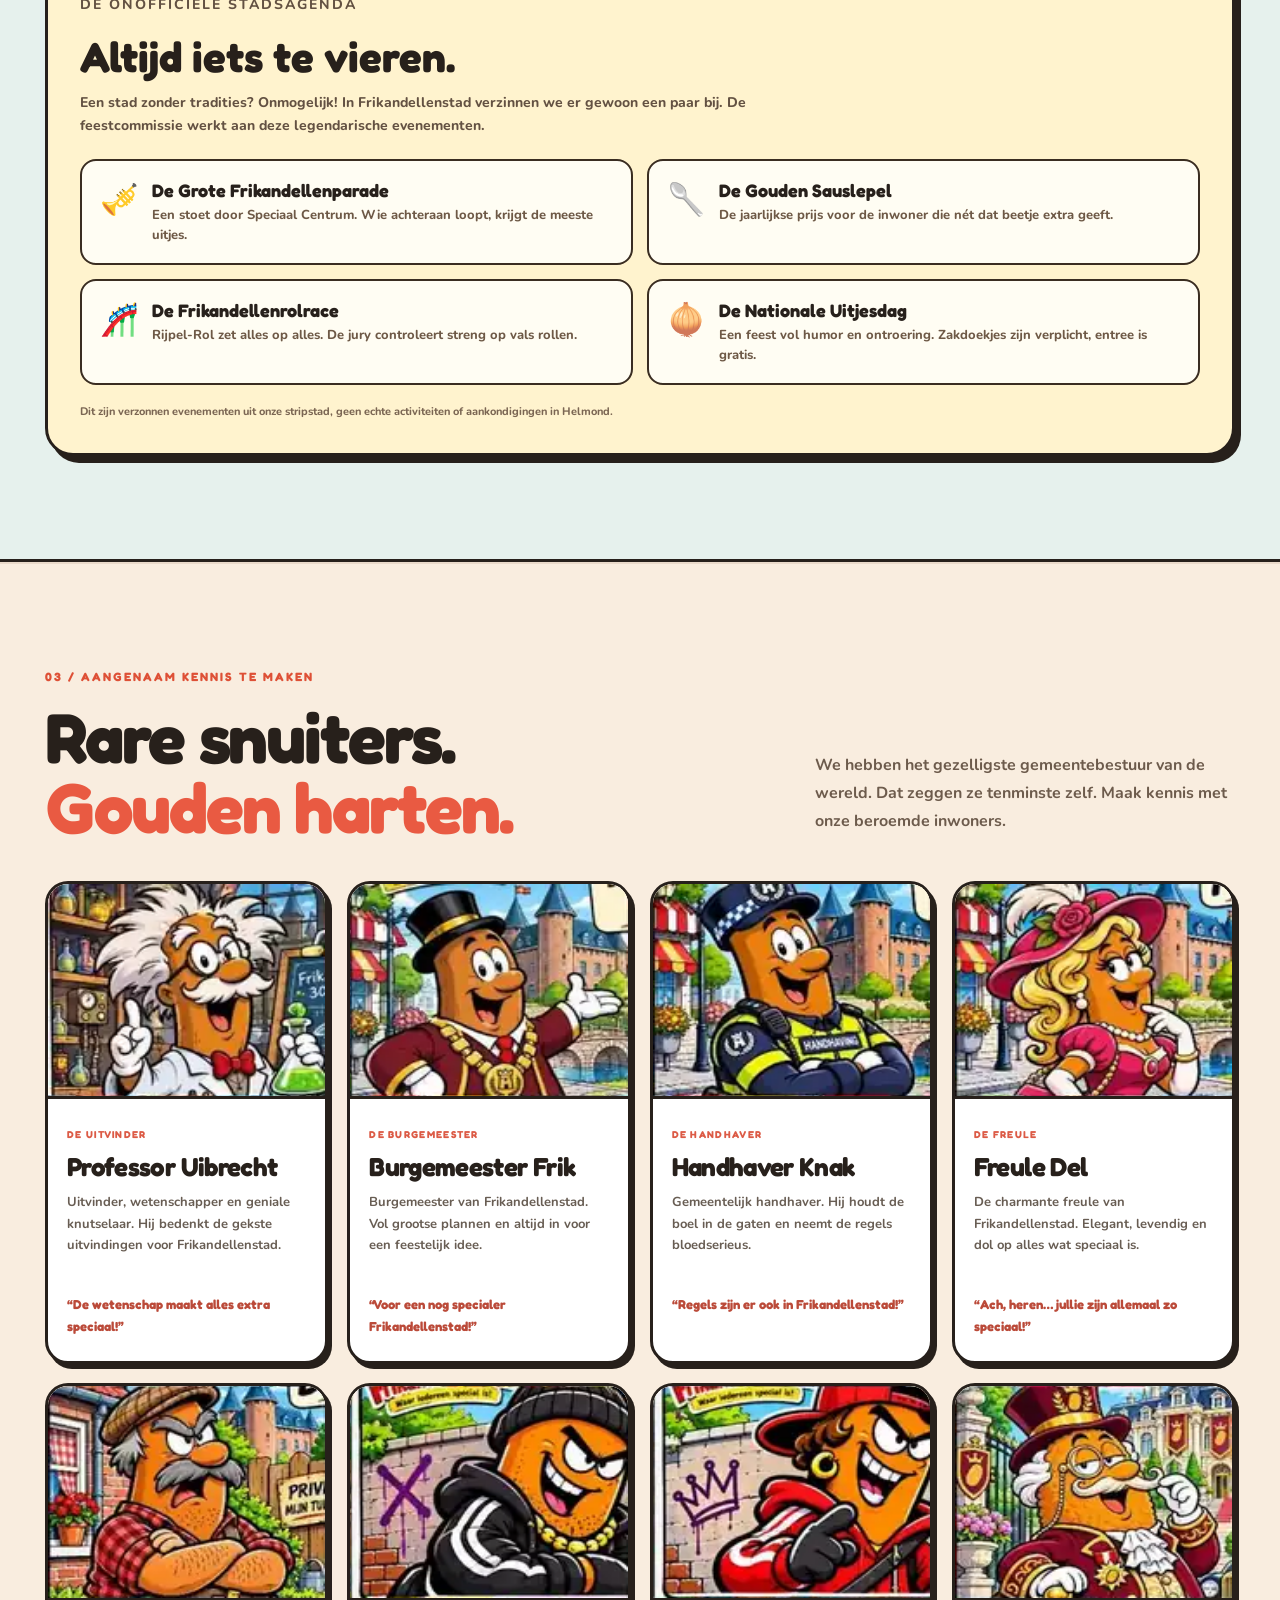
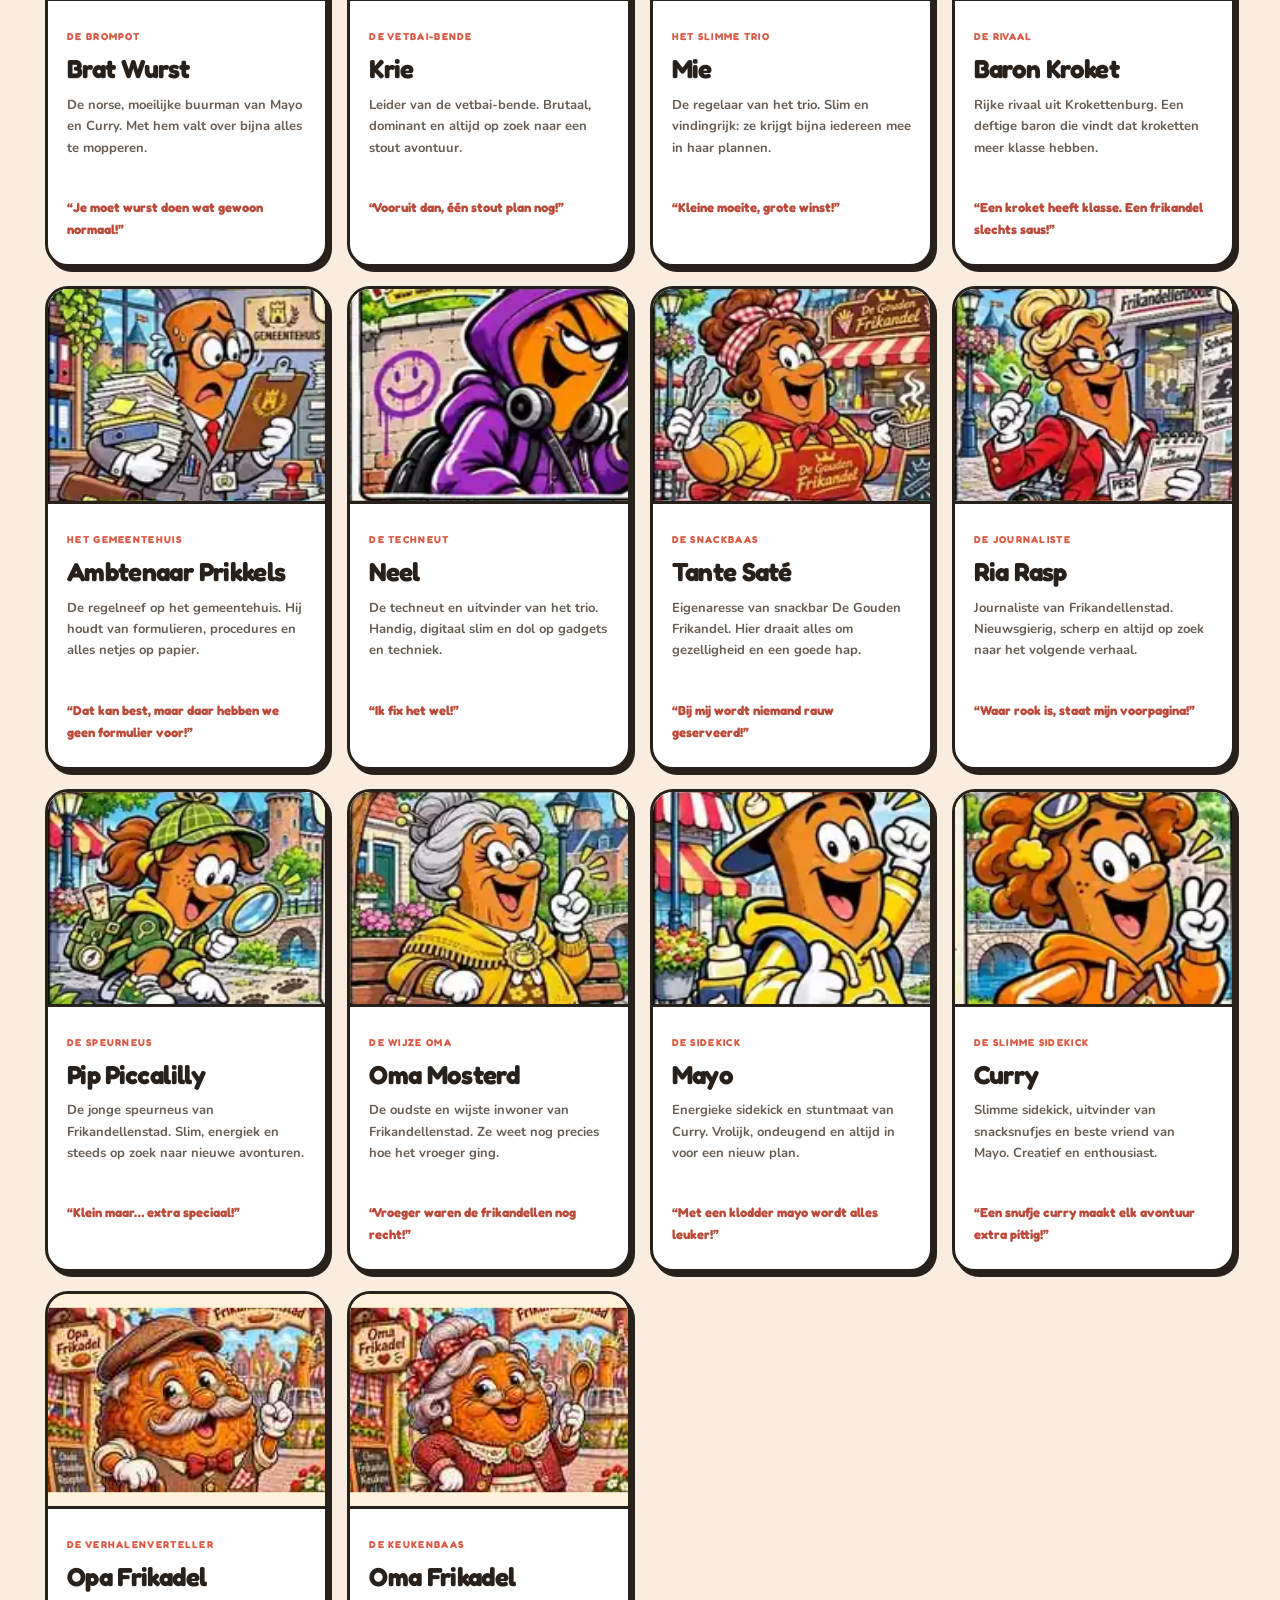
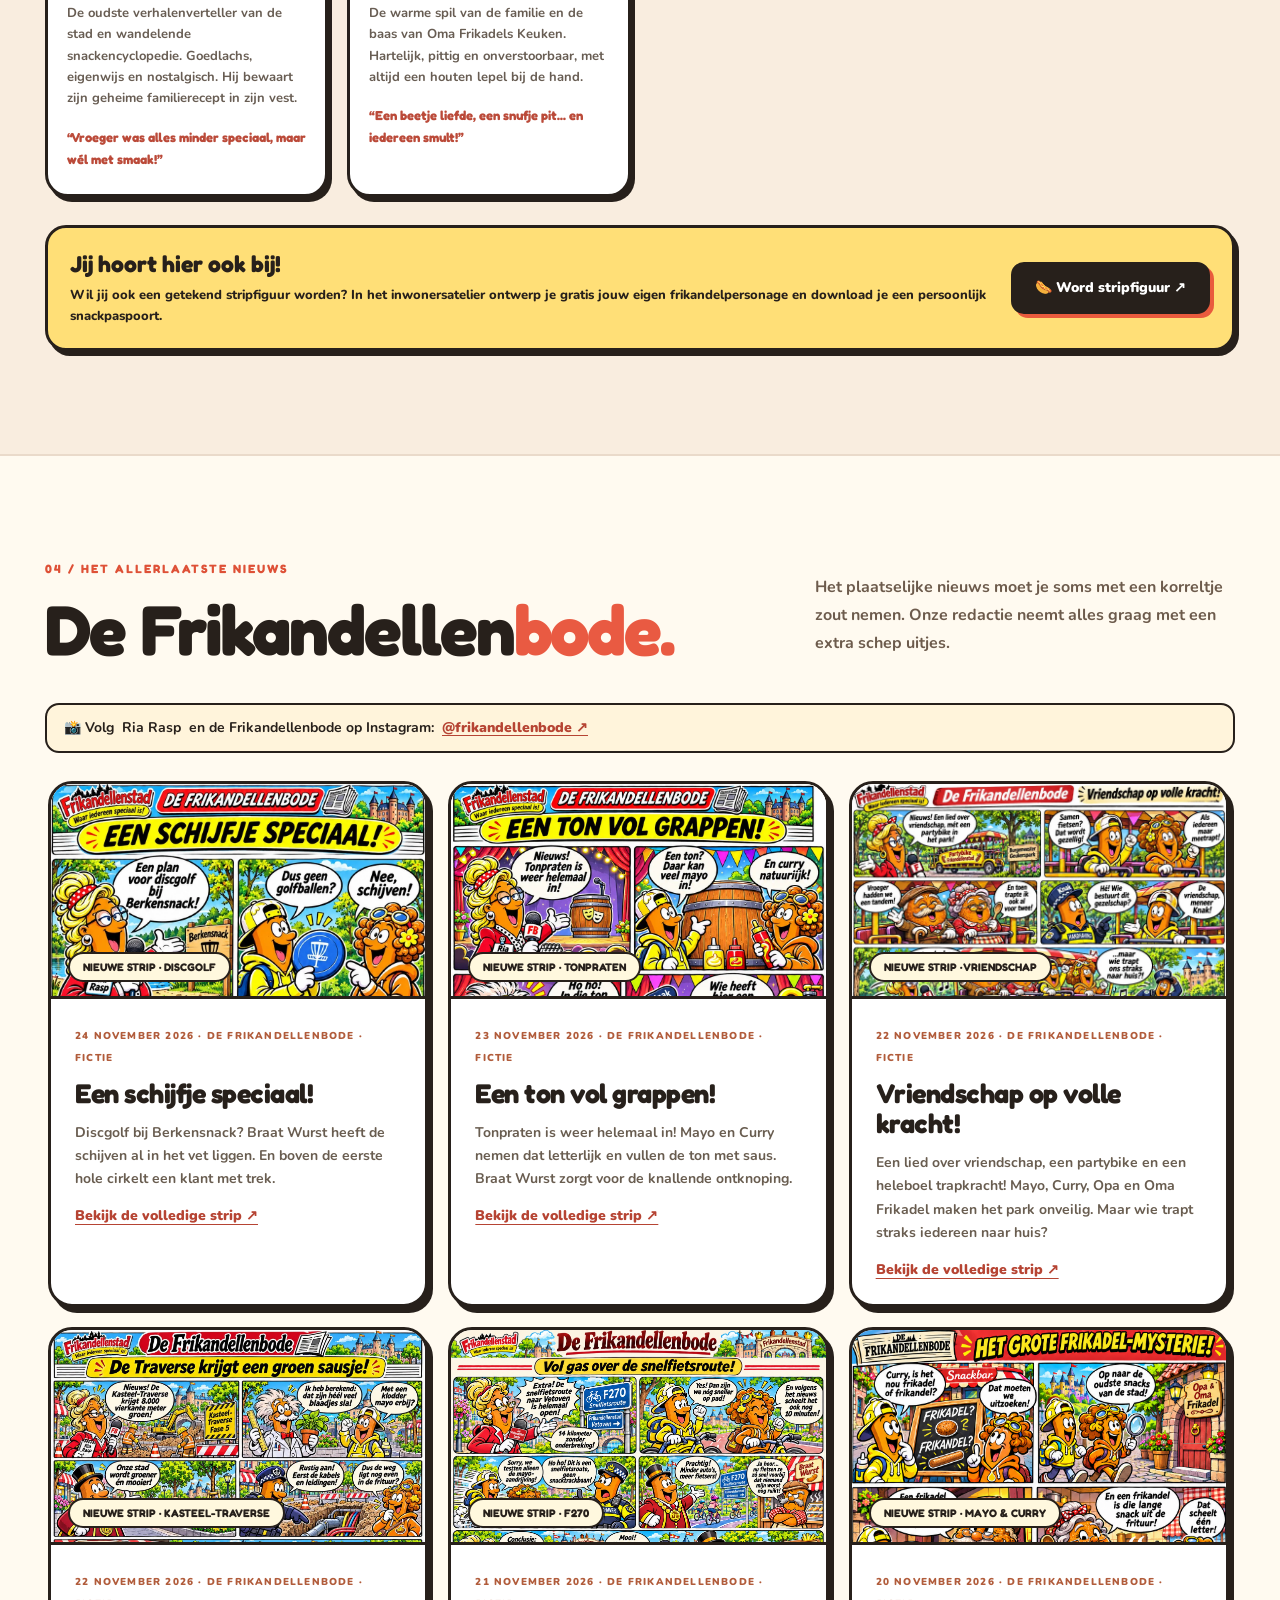
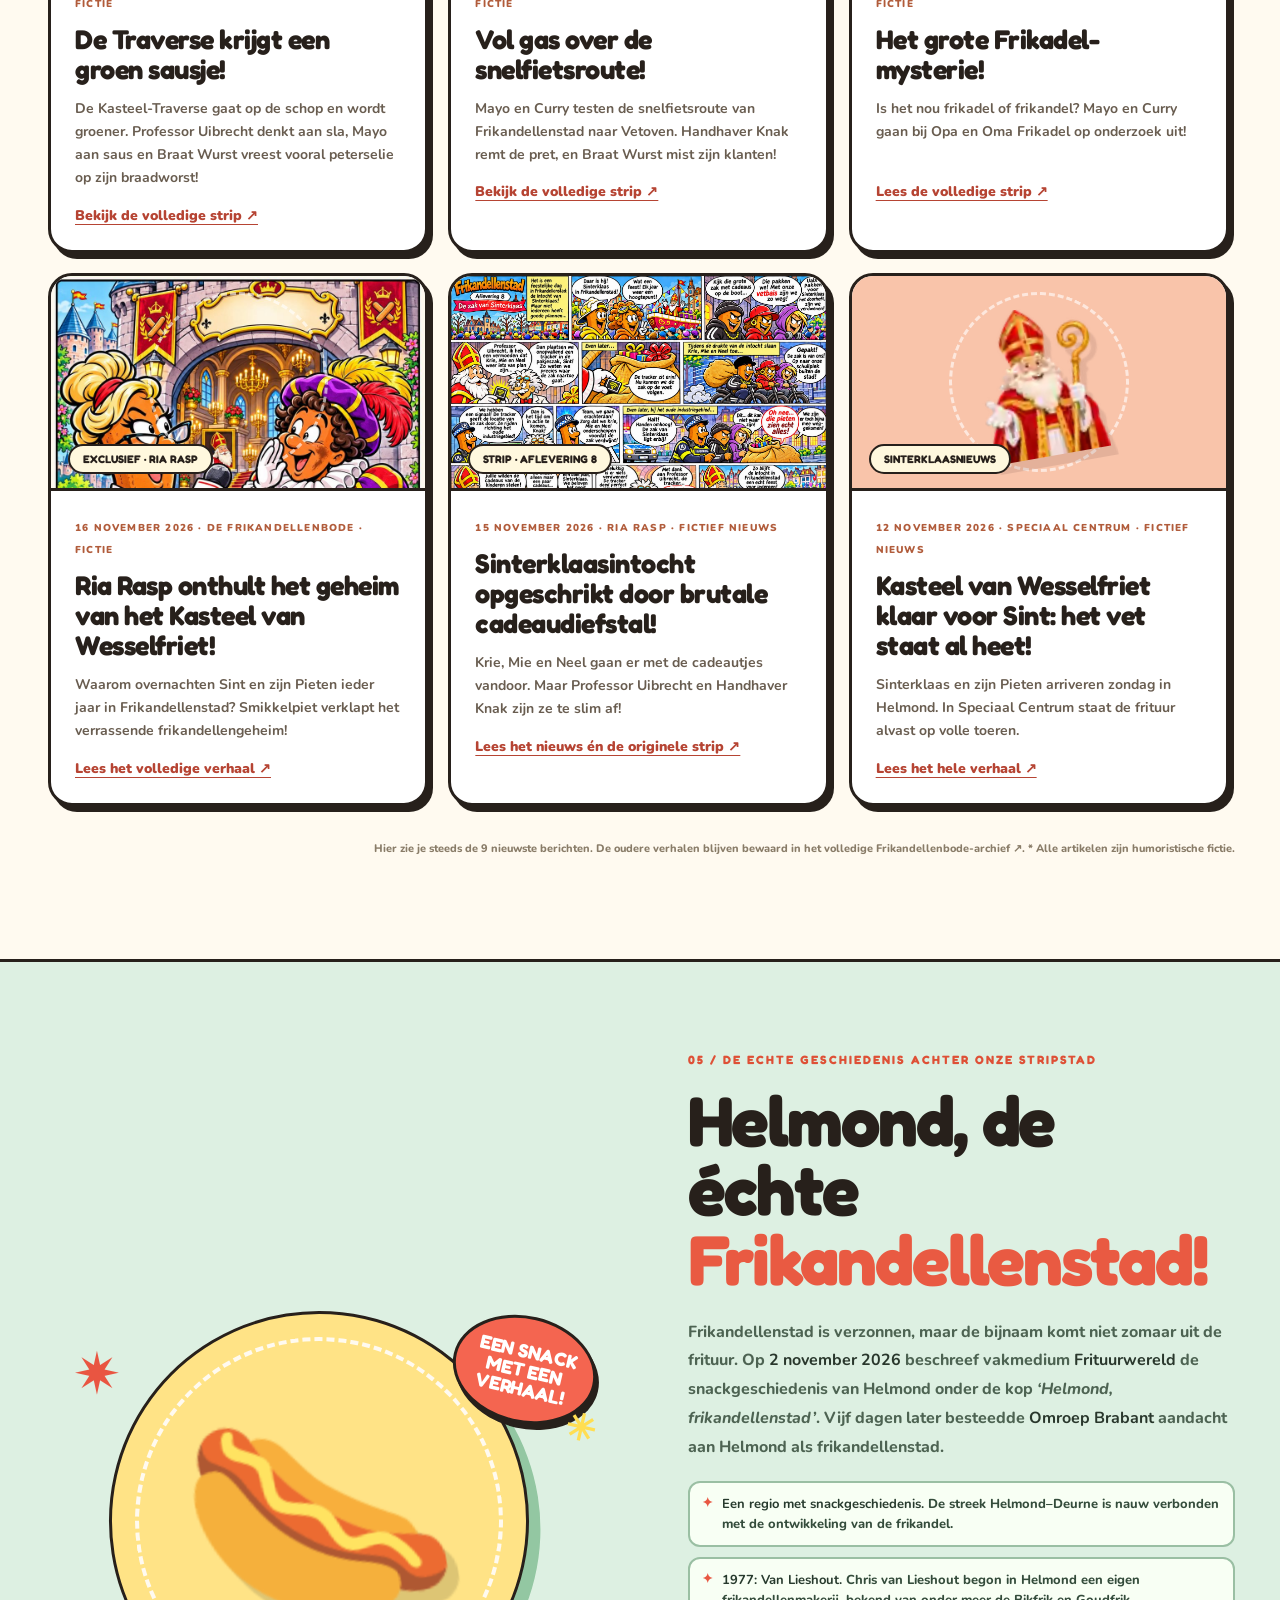
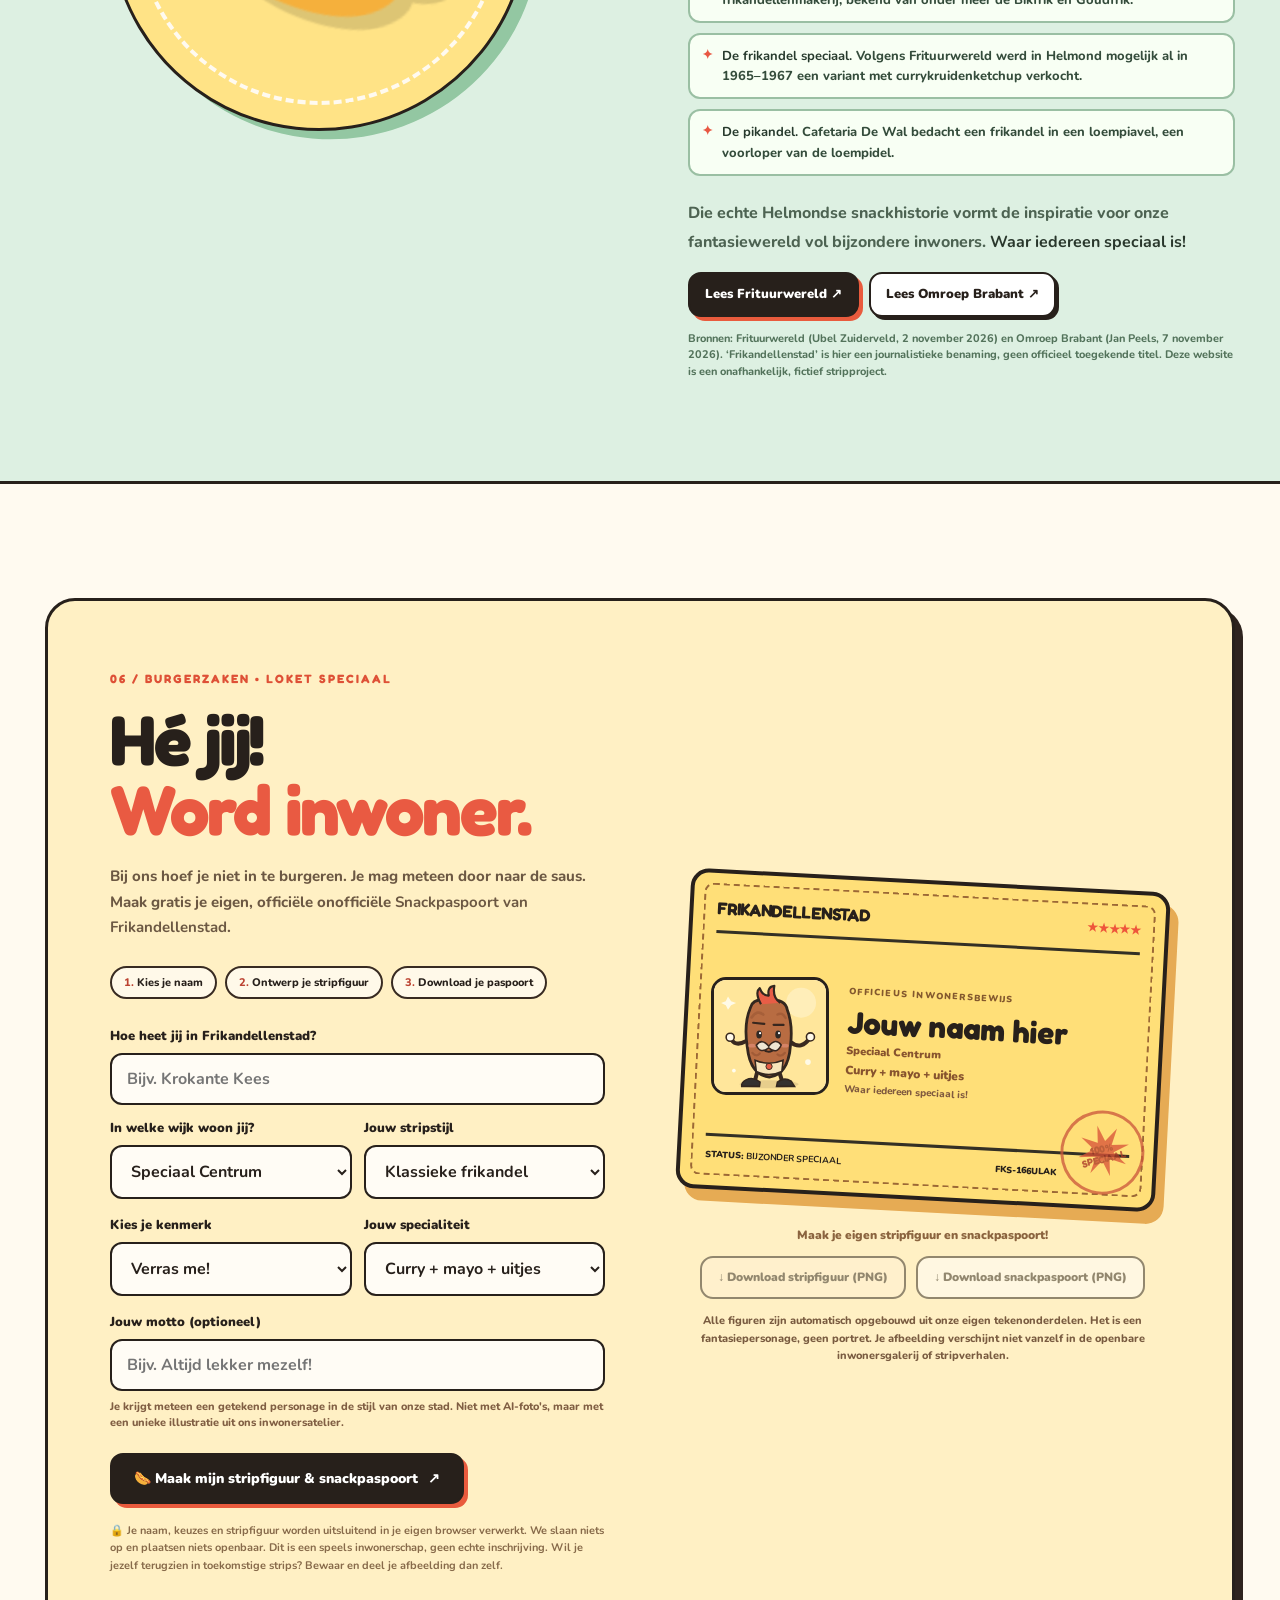
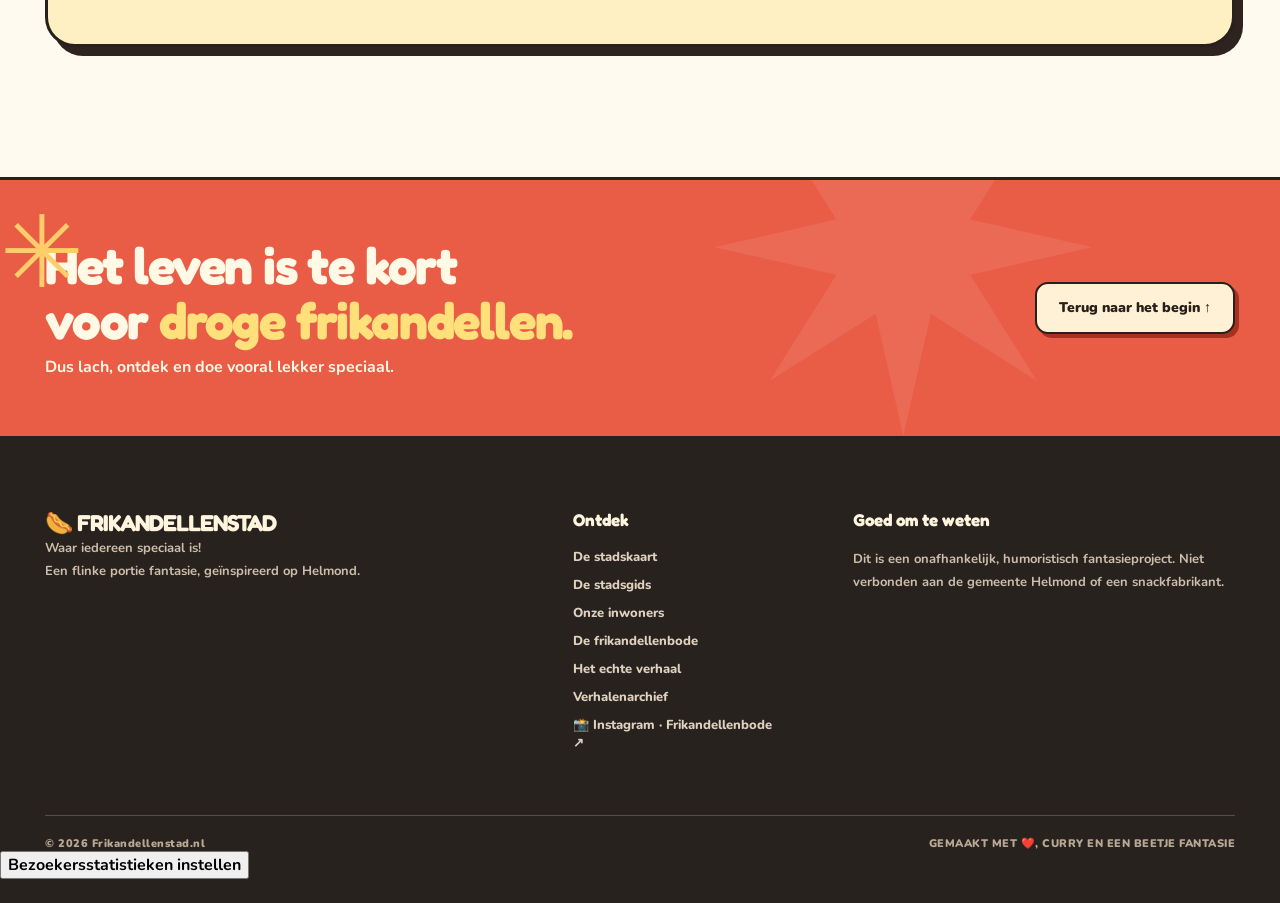
==== commit e5efcda9: "Koppel bezoekersstatistieken aan index.html" ====
--- a/index.html
+++ b/index.html
@@ -105,6 +105,7 @@
   <script type="application/ld+json">{"@context":"https://schema.org","@type":"WebSite","name":"Frikandellenstad","url":"https://frikandellenstad.nl/","description":"Een onafhankelijke, fictieve humoristische stripstad geïnspireerd op Helmond, met inwoners, een frikandellenbode en een interactief snackpaspoort.","inLanguage":"nl-NL","isAccessibleForFree":true,"about":["Humoristische stripverhalen","Fictieve stad","Helmond"]}</script>
   
   <link rel="icon" type="image/svg+xml" href="favicon.svg">
+<script defer src="/bezoekersstatistieken.js"></script>
 </head>
 <body>
   <a href="#inhoud" class="skip-link">Spring naar inhoud</a>
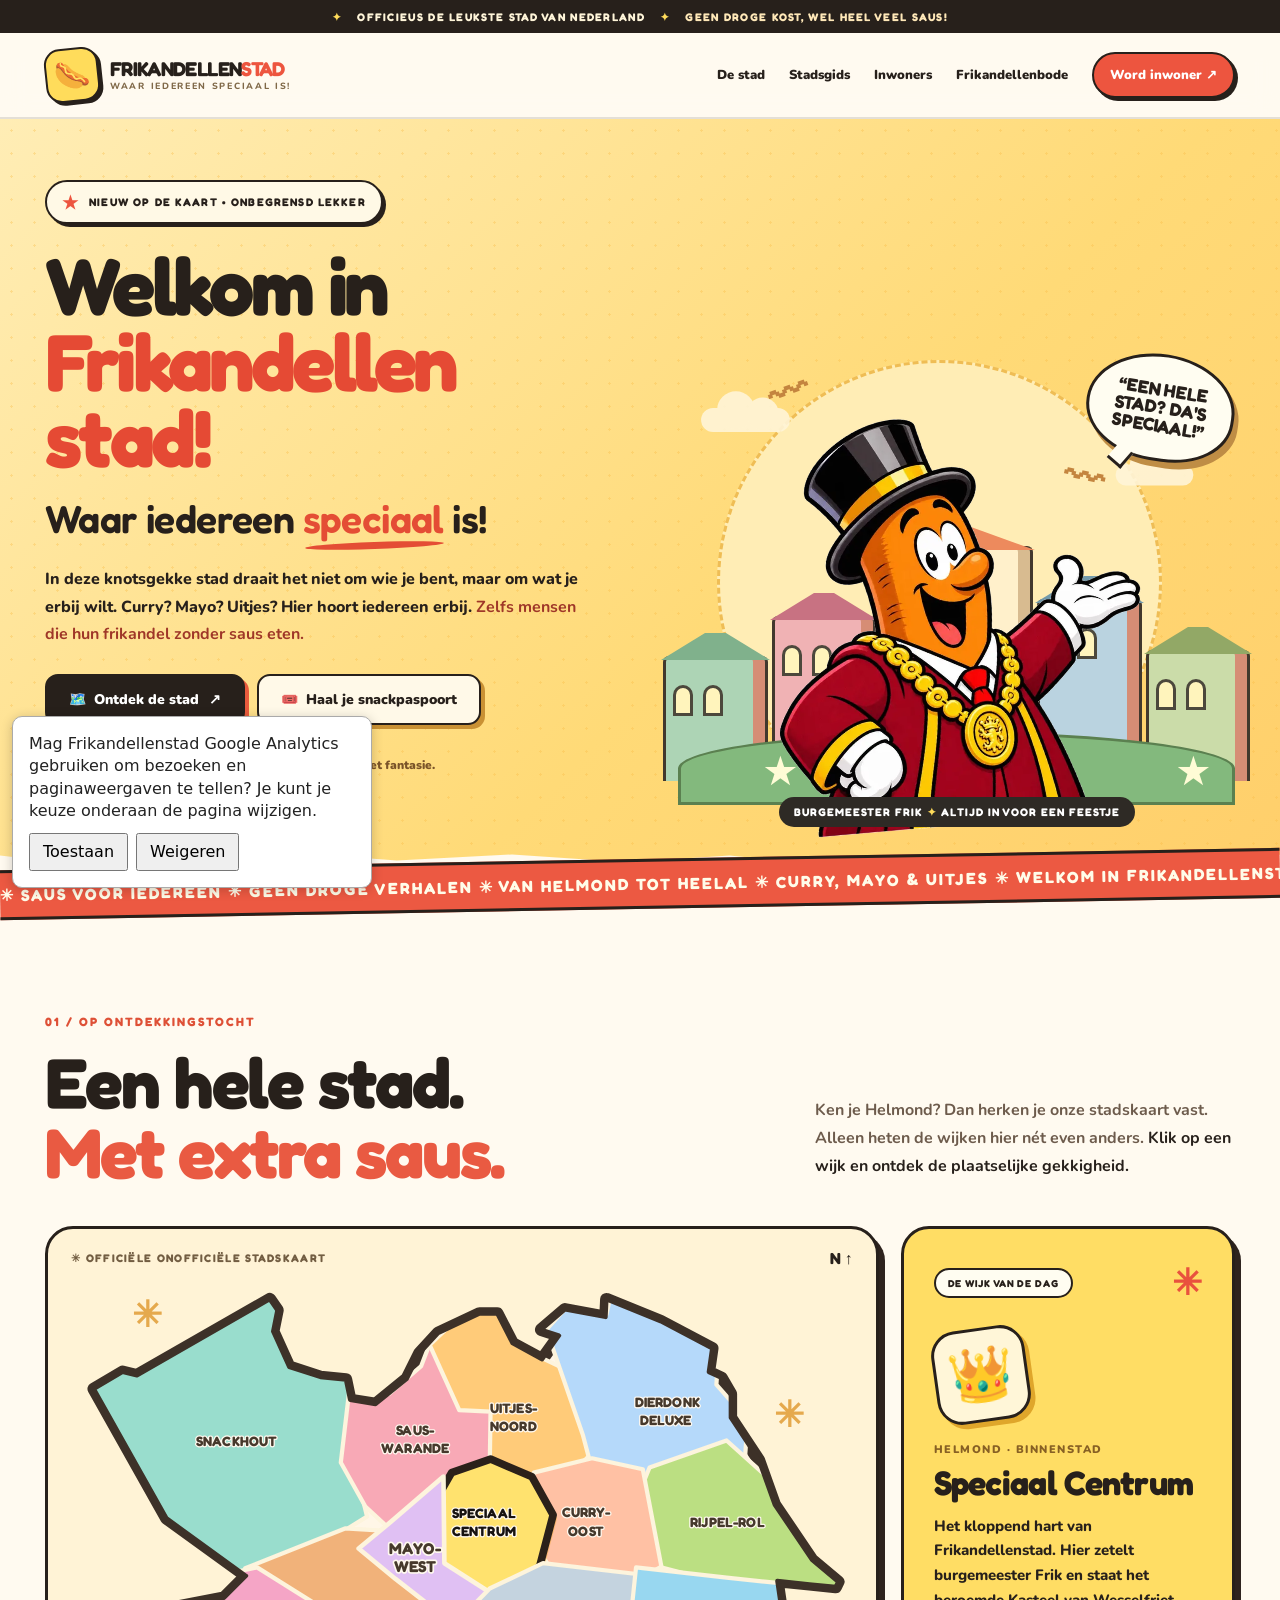
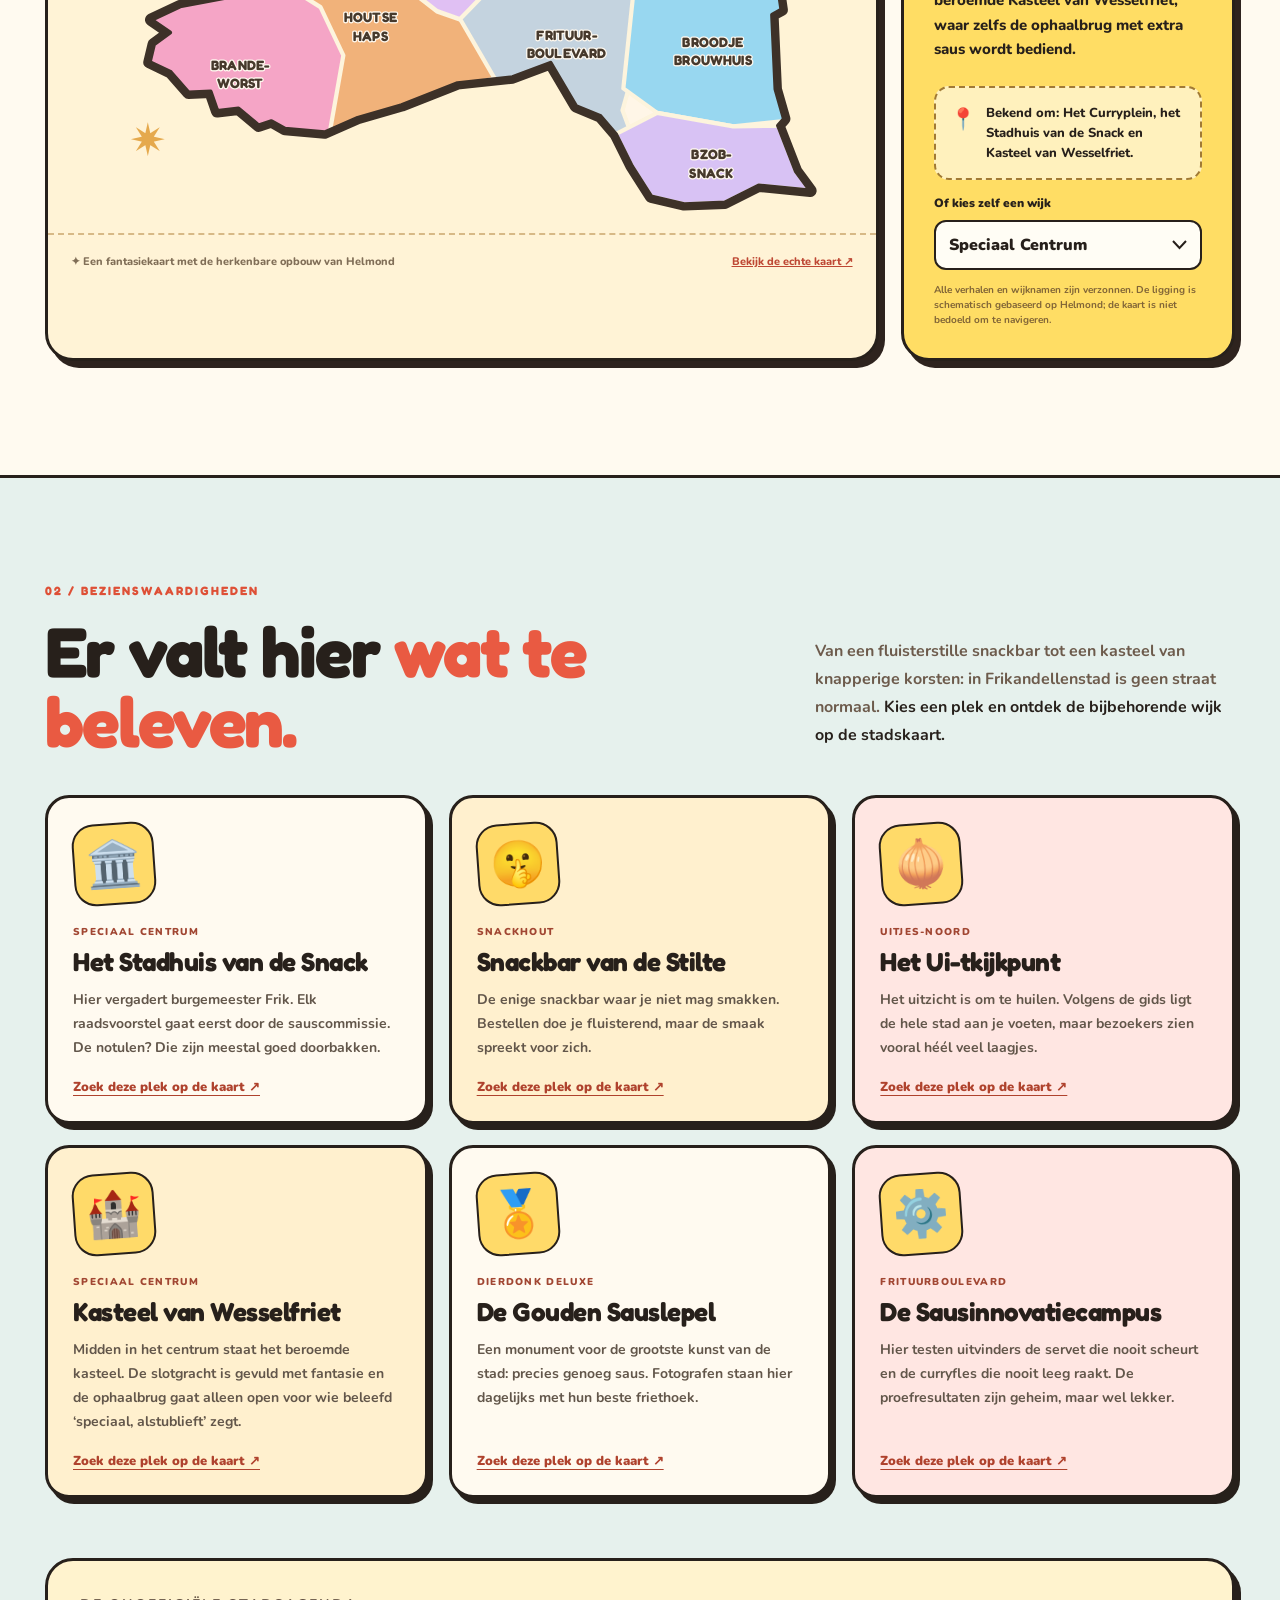
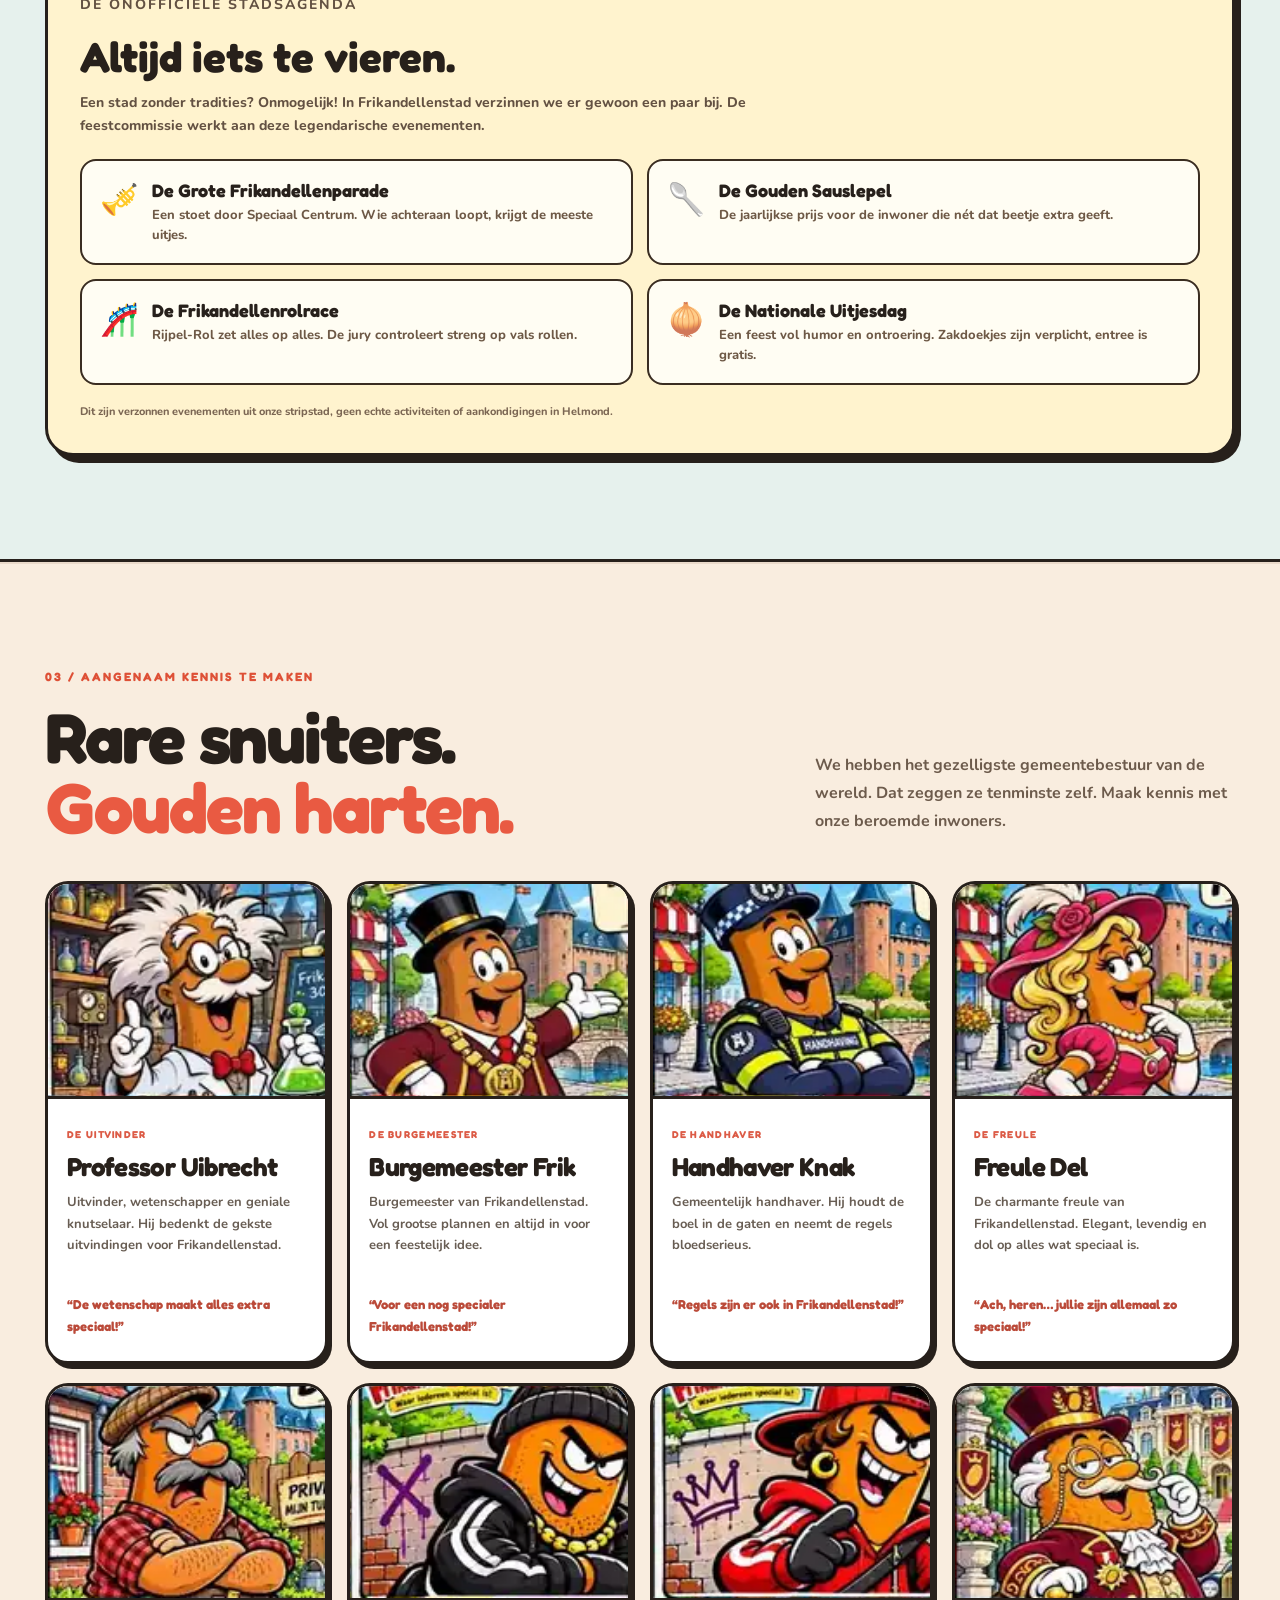
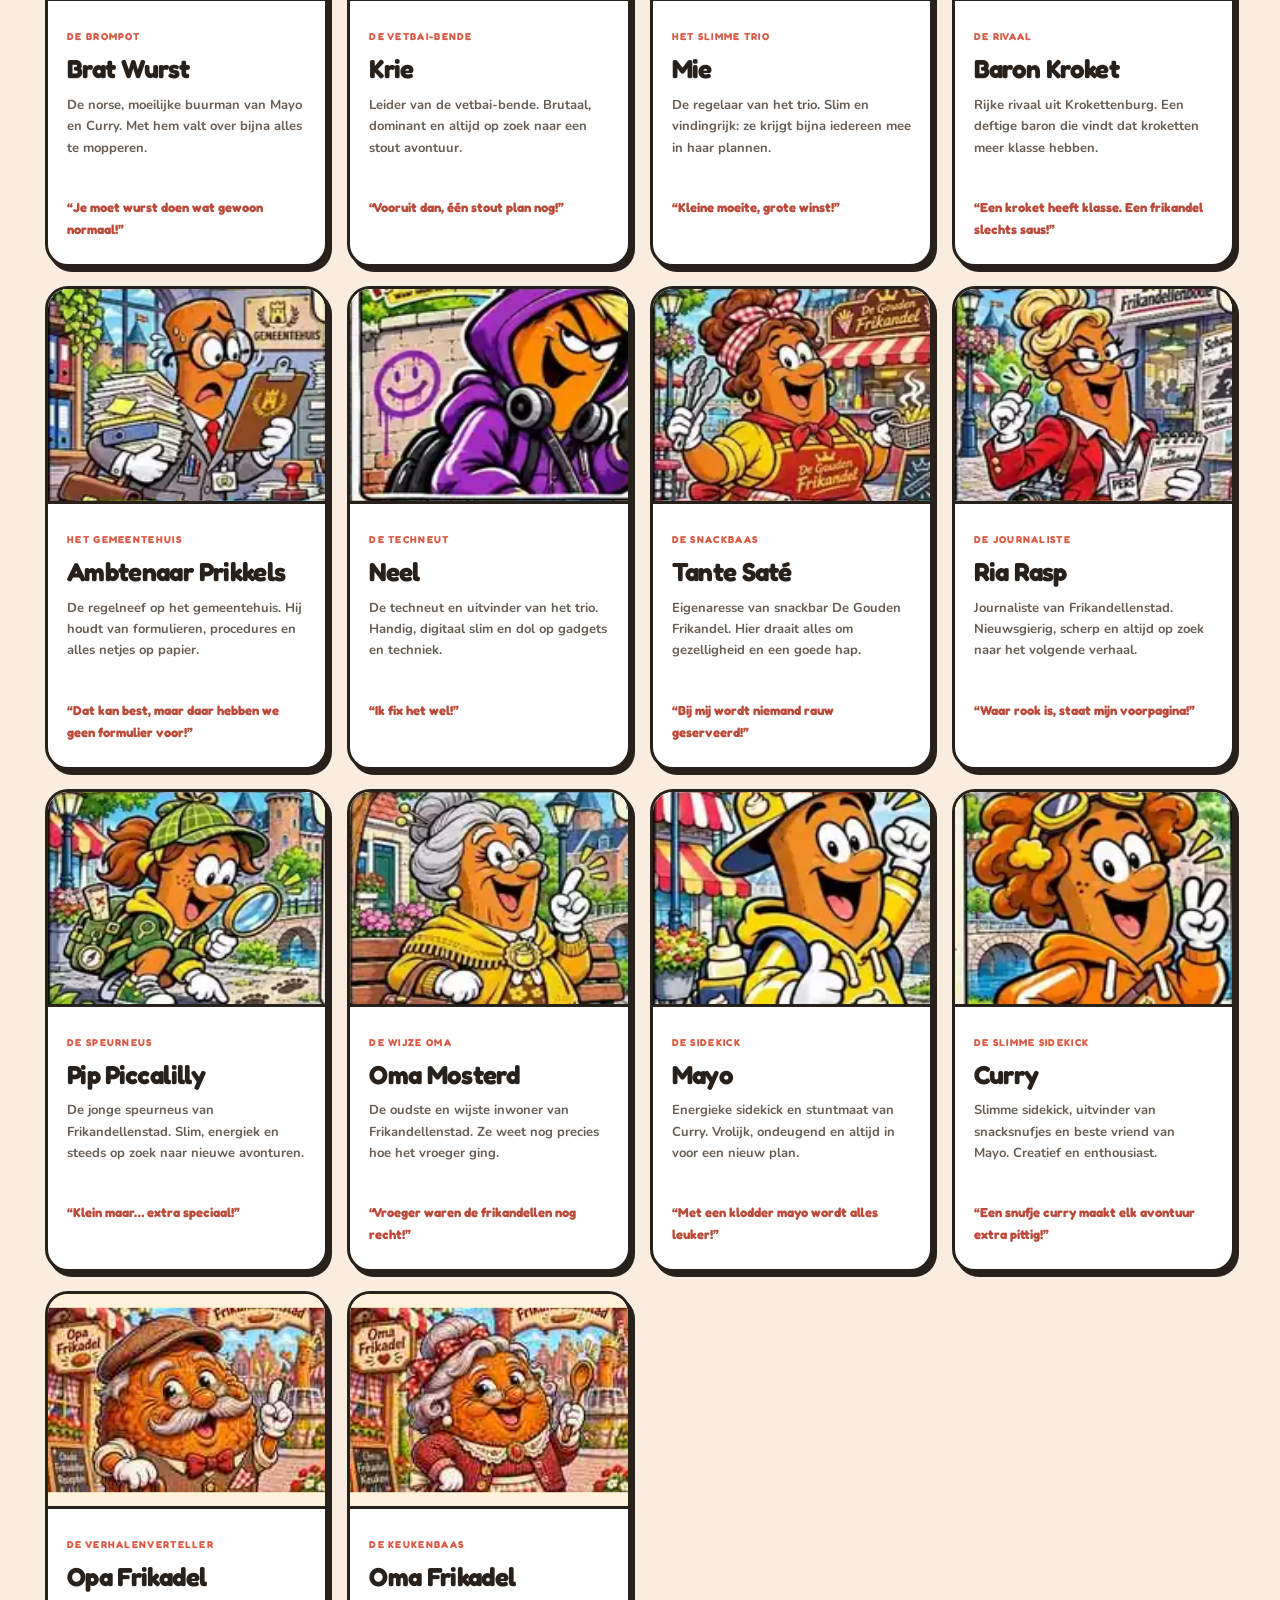
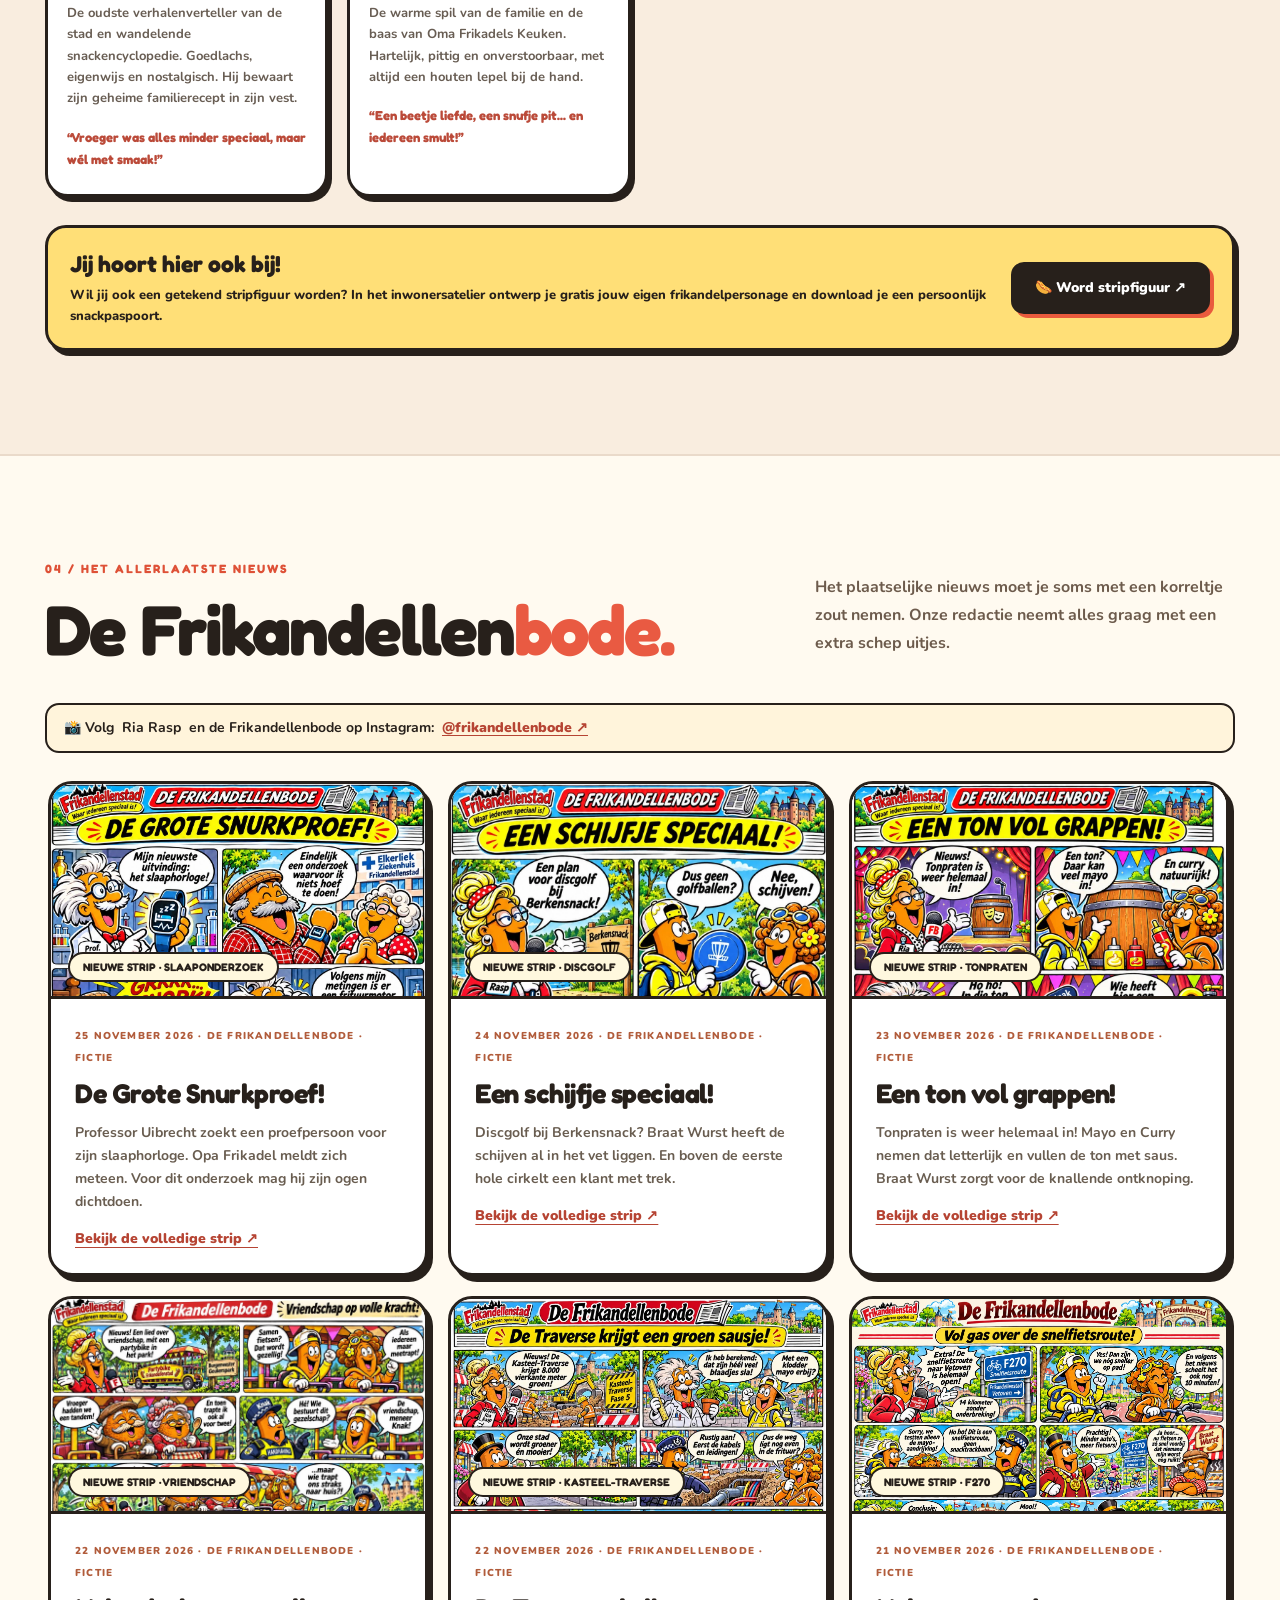
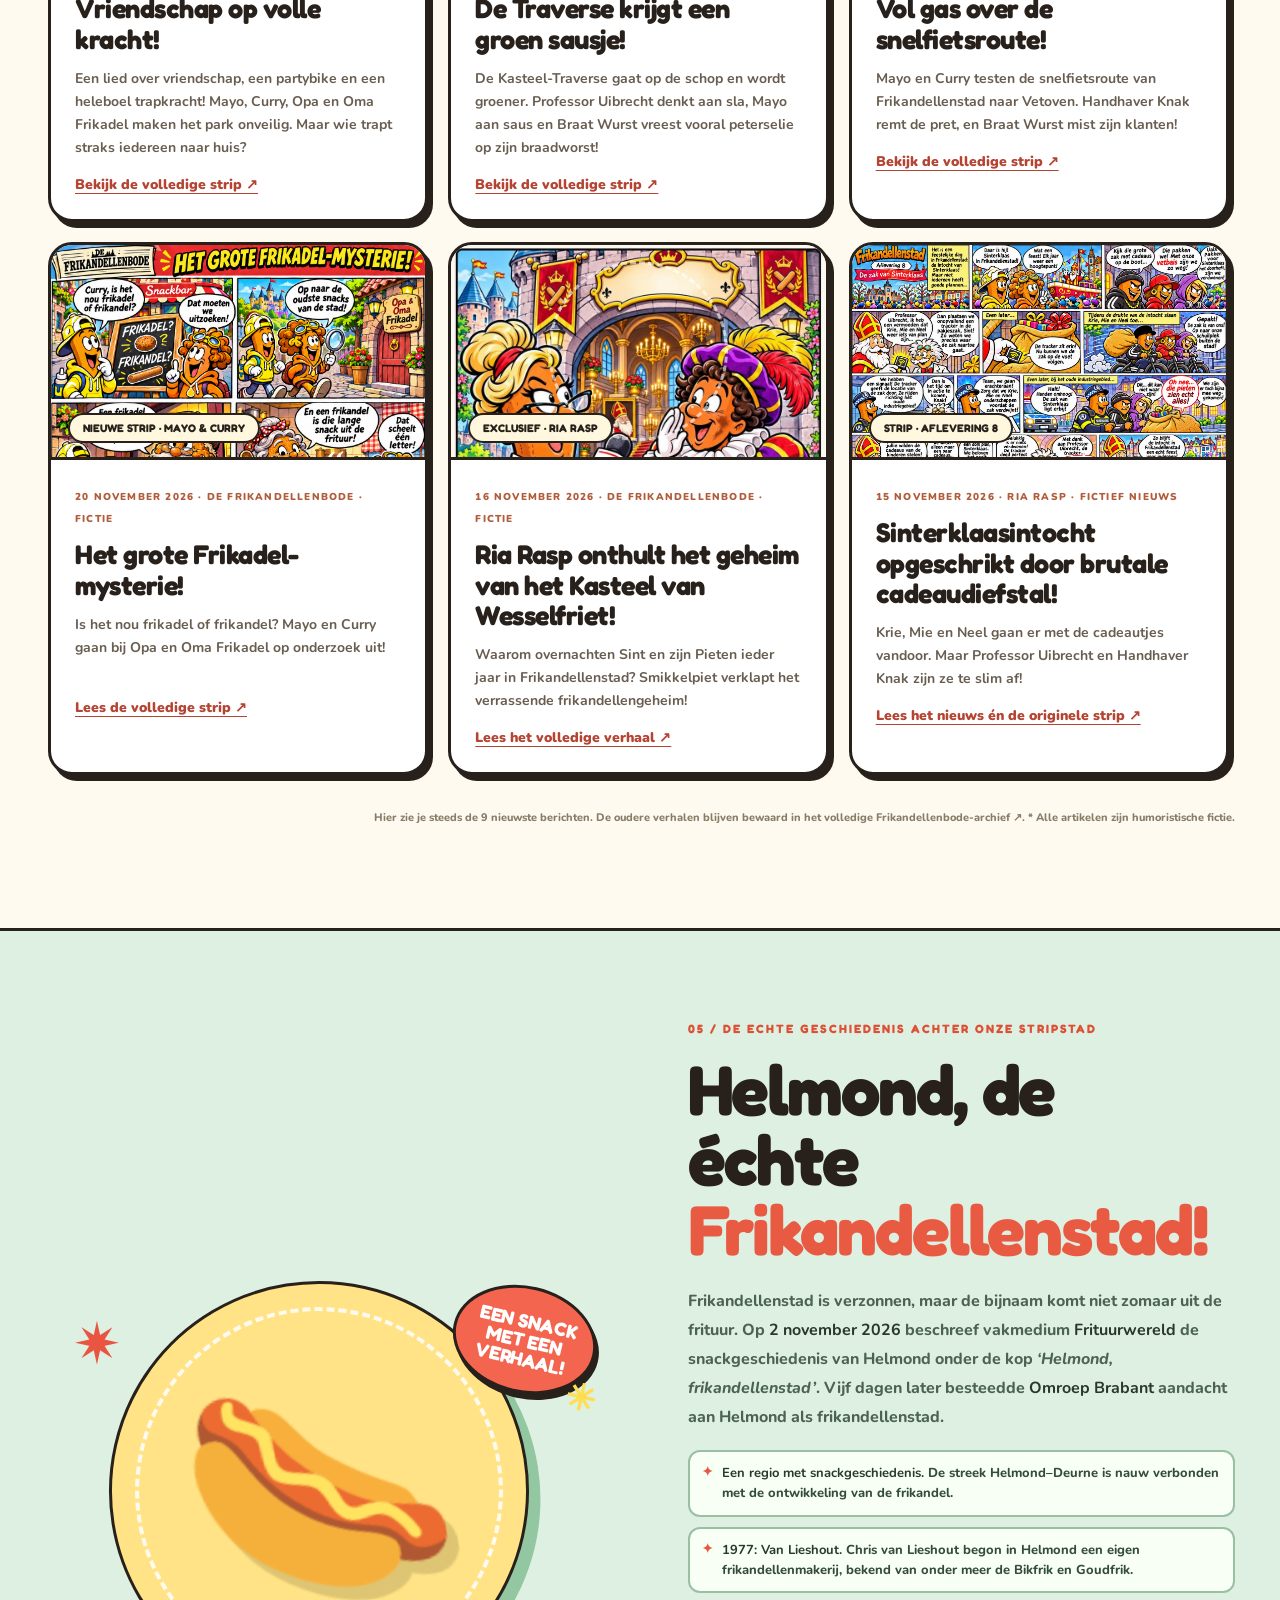
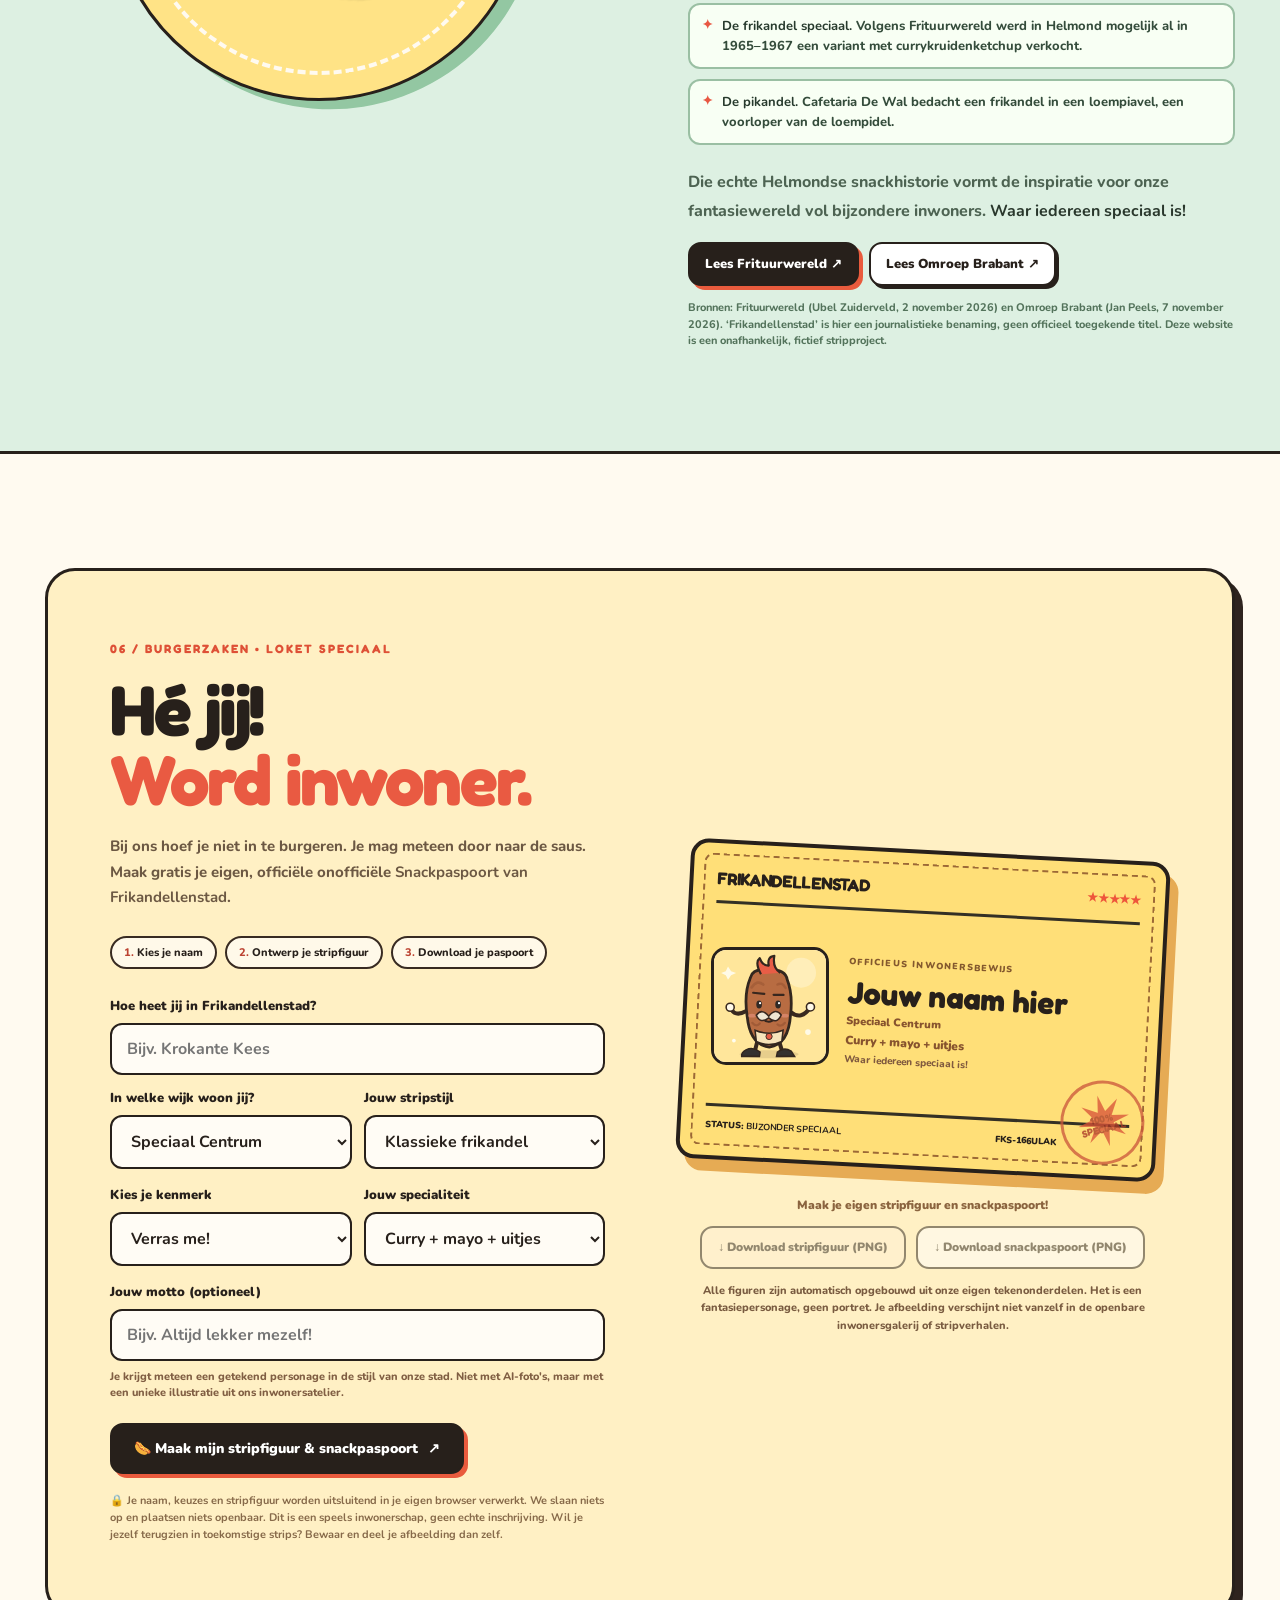
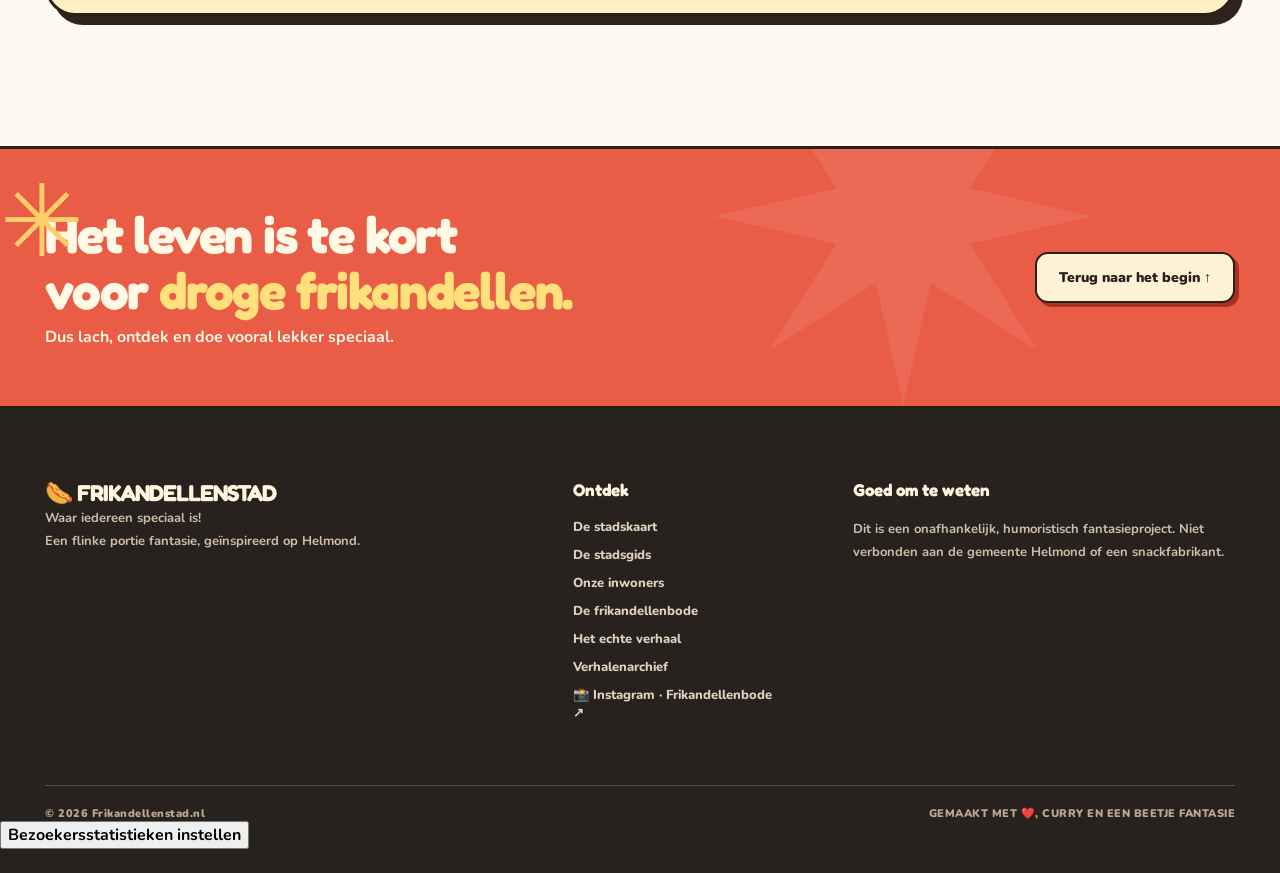
==== commit e001765c: "Publiceer De Grote Snurkproef! in de Frikandellenbode" ====
--- a/index.html
+++ b/index.html
@@ -275,6 +275,19 @@
       <div class="news-grid-scroll" role="region" tabindex="0" aria-label="De negen nieuwste nieuwsberichten in drie kolommen en drie rijen; horizontaal scrollbaar">
       <div class="news-grid">
         <!-- Voeg nieuwe berichten bovenaan toe. Maximaal 9 kaarten: de browser verwijdert automatisch kaarten vanaf positie 10; oudere verhalen blijven in het archief. -->
+
+        <article class="news-card" id="de-grote-snurkproef">
+          <div class="news-image news-strip-thumb">
+            <a href="stadskrant.html#de-grote-snurkproef"><img src="de-grote-snurkproef.webp" alt="Lees de strip De Grote Snurkproef!" width="1199" height="1312" loading="lazy" style="display:block;width:100%;height:100%;object-fit:cover;object-position:center top"></a>
+            <span class="news-tag">NIEUWE STRIP · SLAAPONDERZOEK</span>
+          </div>
+          <div class="news-body">
+            <span class="news-meta">25 NOVEMBER 2026 · DE FRIKANDELLENBODE · FICTIE</span>
+            <h3>De Grote Snurkproef!</h3>
+            <p>Professor Uibrecht zoekt een proefpersoon voor zijn slaaphorloge. Opa Frikadel meldt zich meteen. Voor dit onderzoek mag hij zijn ogen dichtdoen.</p>
+            <a class="text-link" href="stadskrant.html#de-grote-snurkproef">Bekijk de volledige strip ↗</a>
+          </div>
+        </article>
 
         <article class="news-card" id="een-schijfje-speciaal">
           <div class="news-image news-strip-thumb">
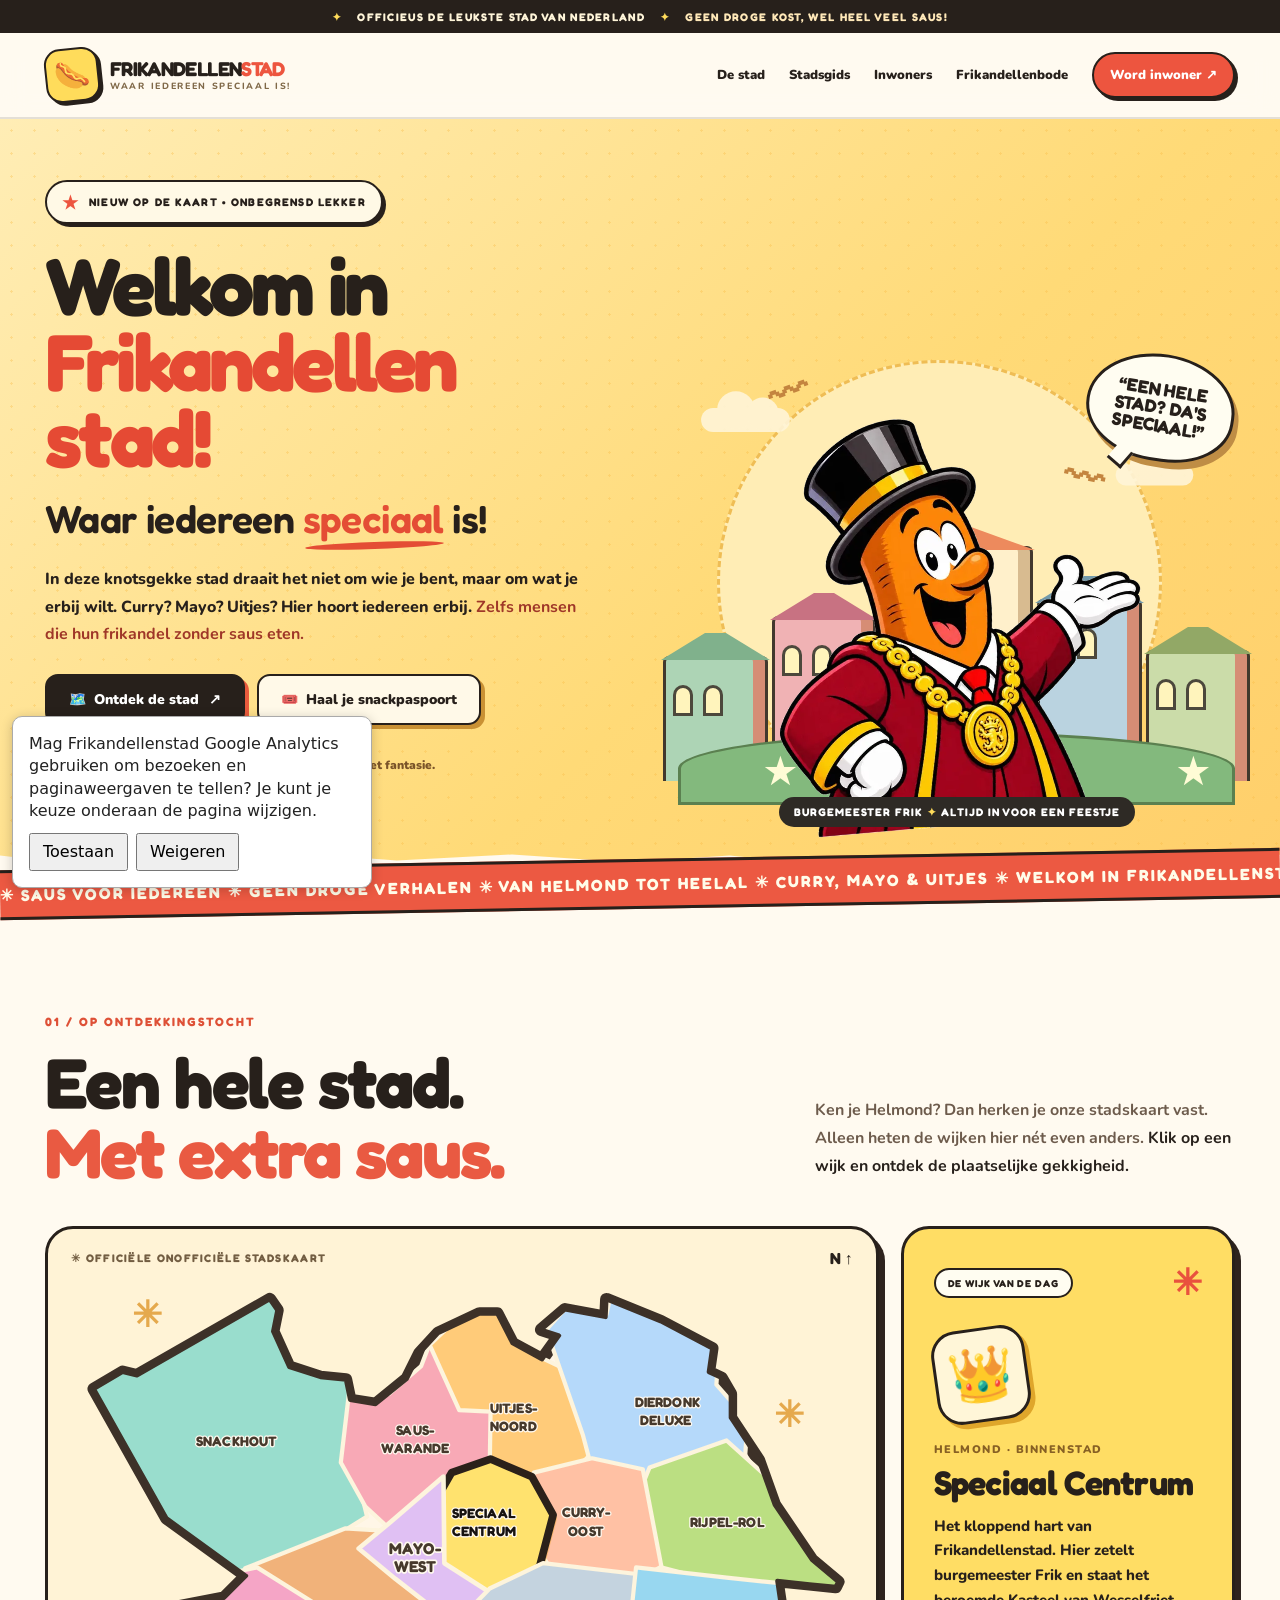
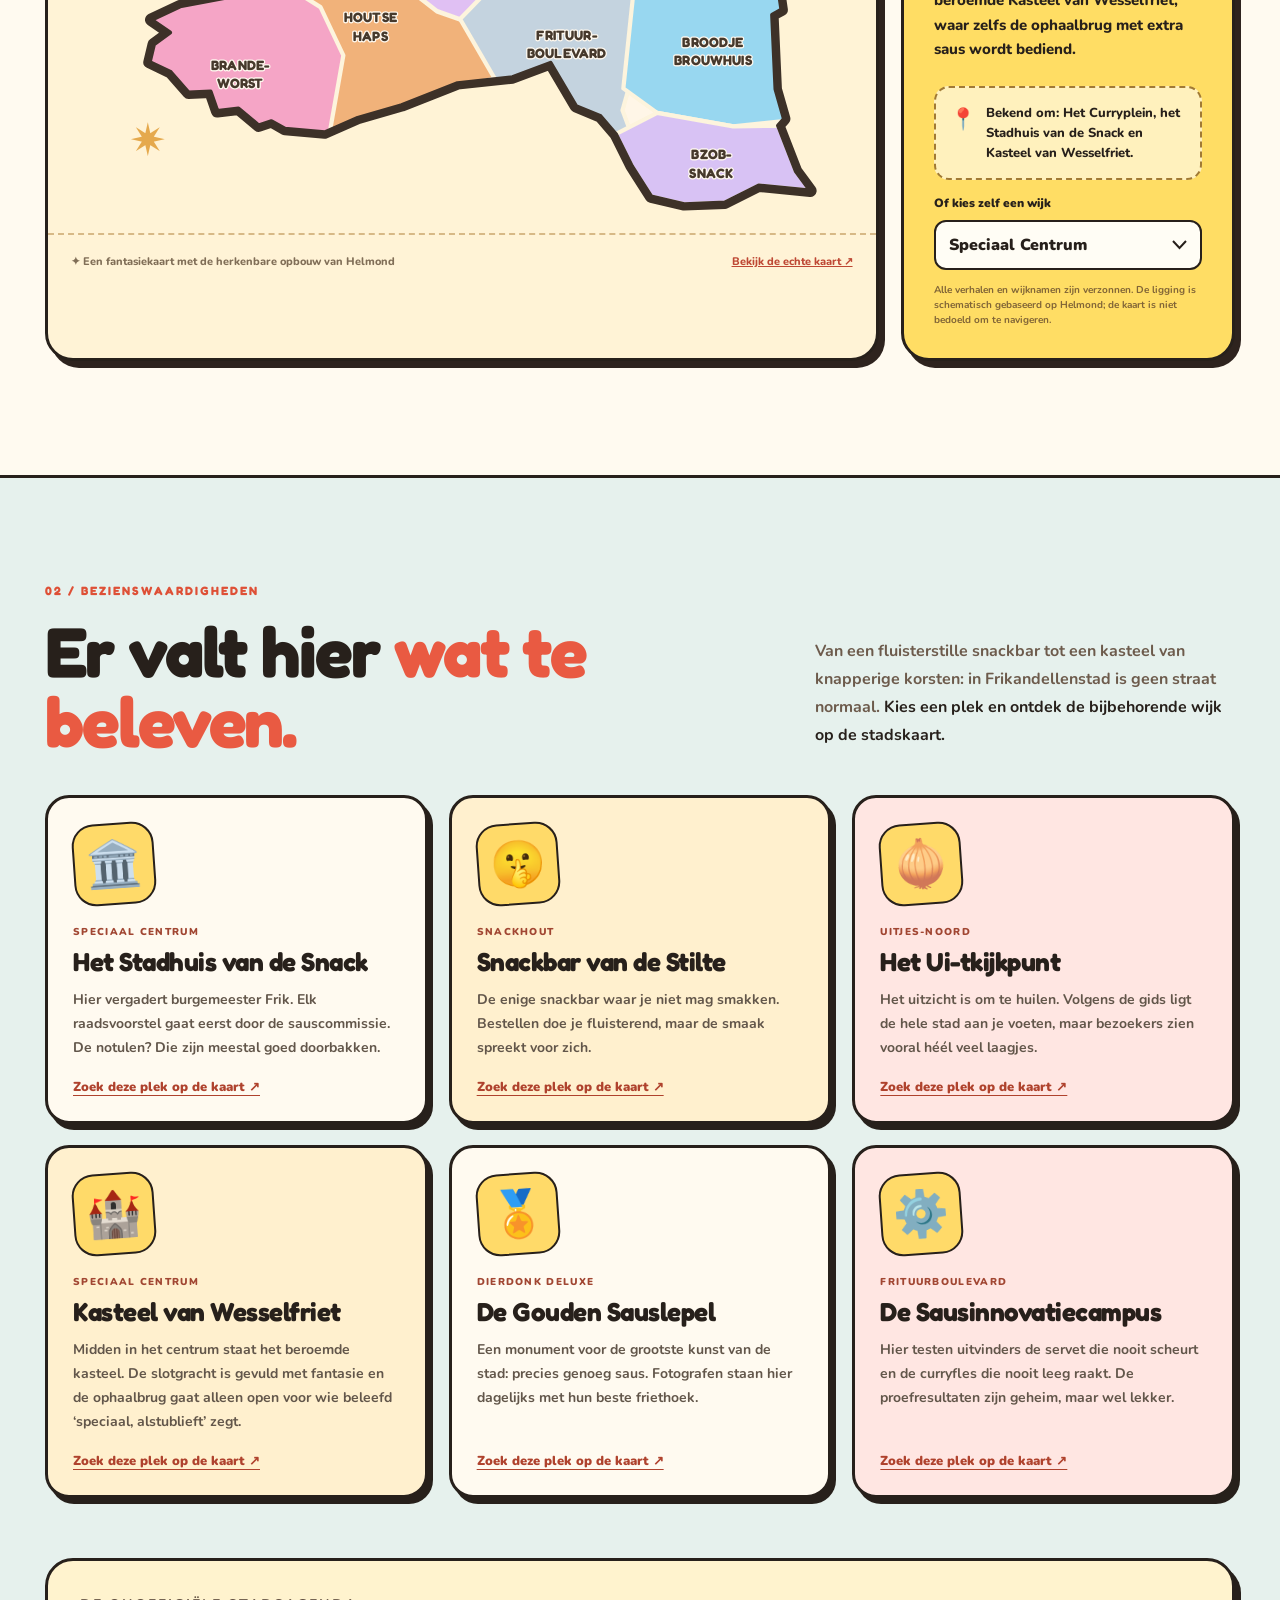
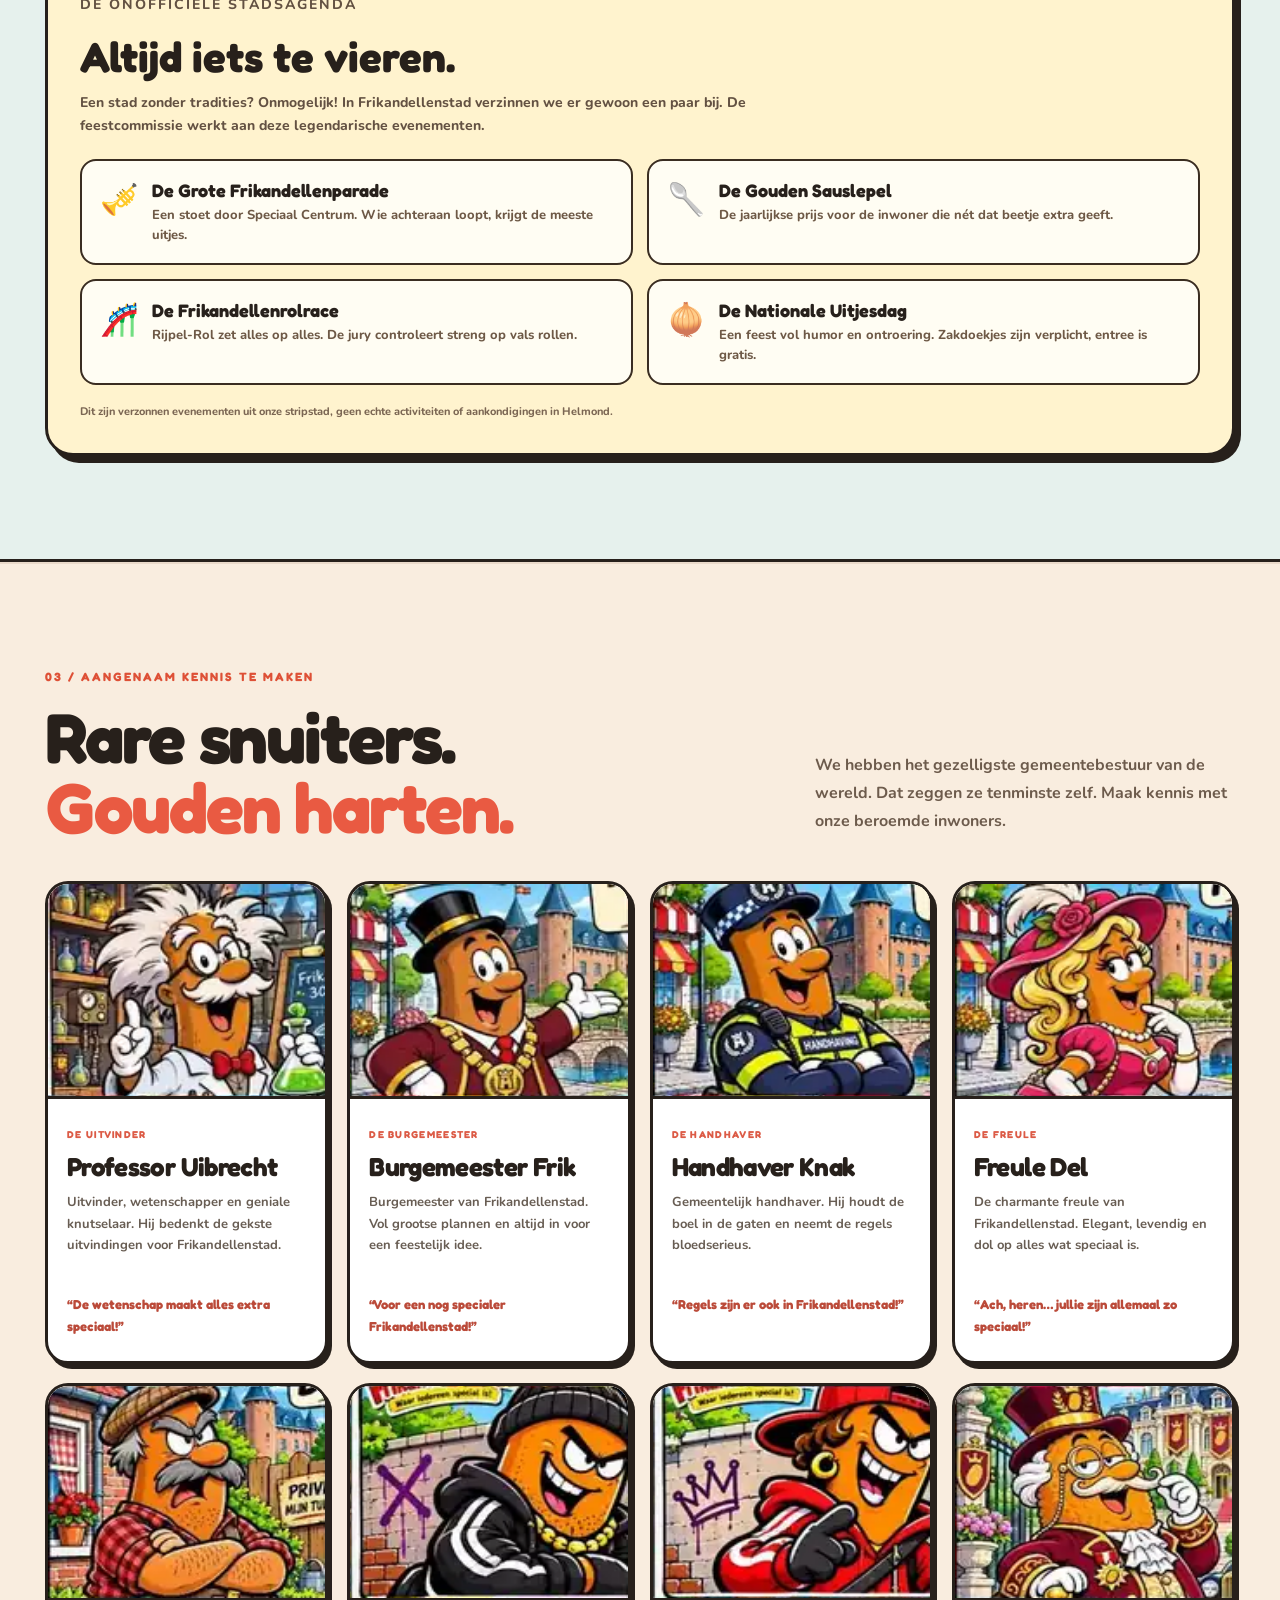
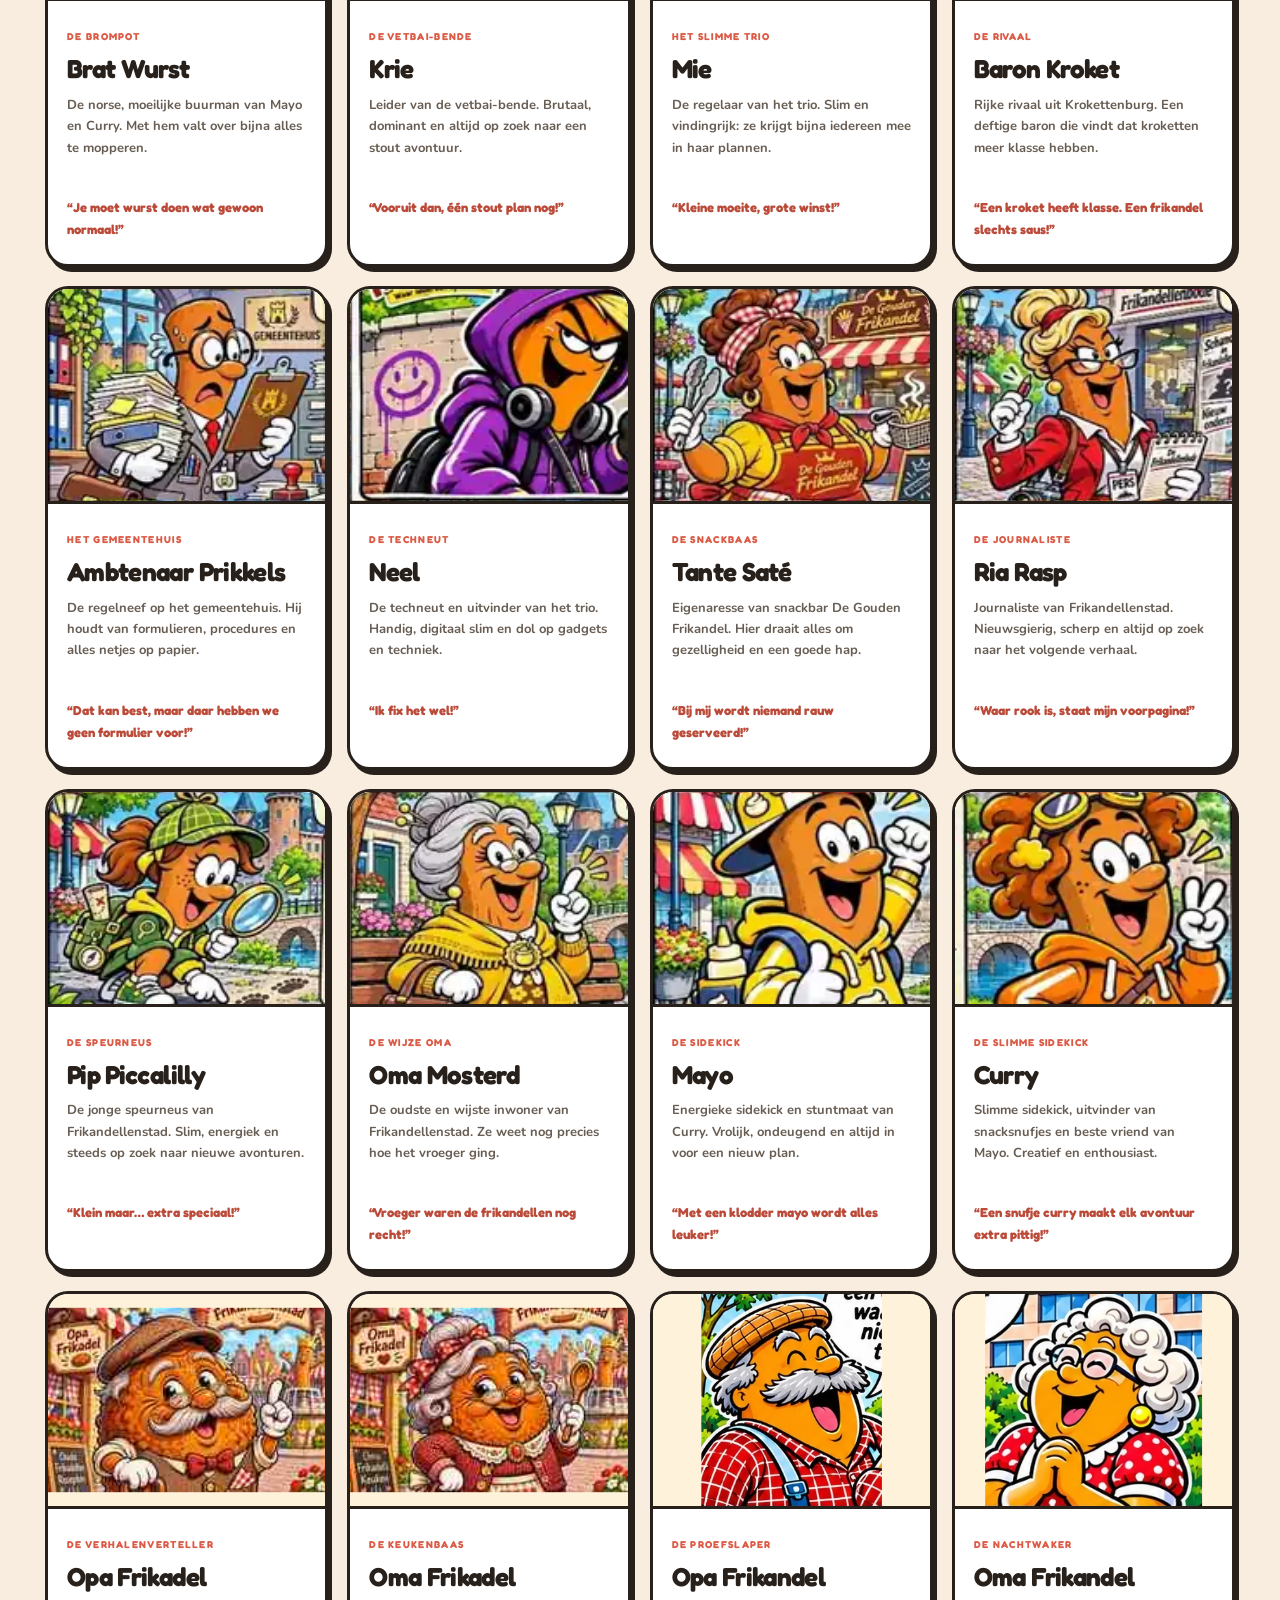
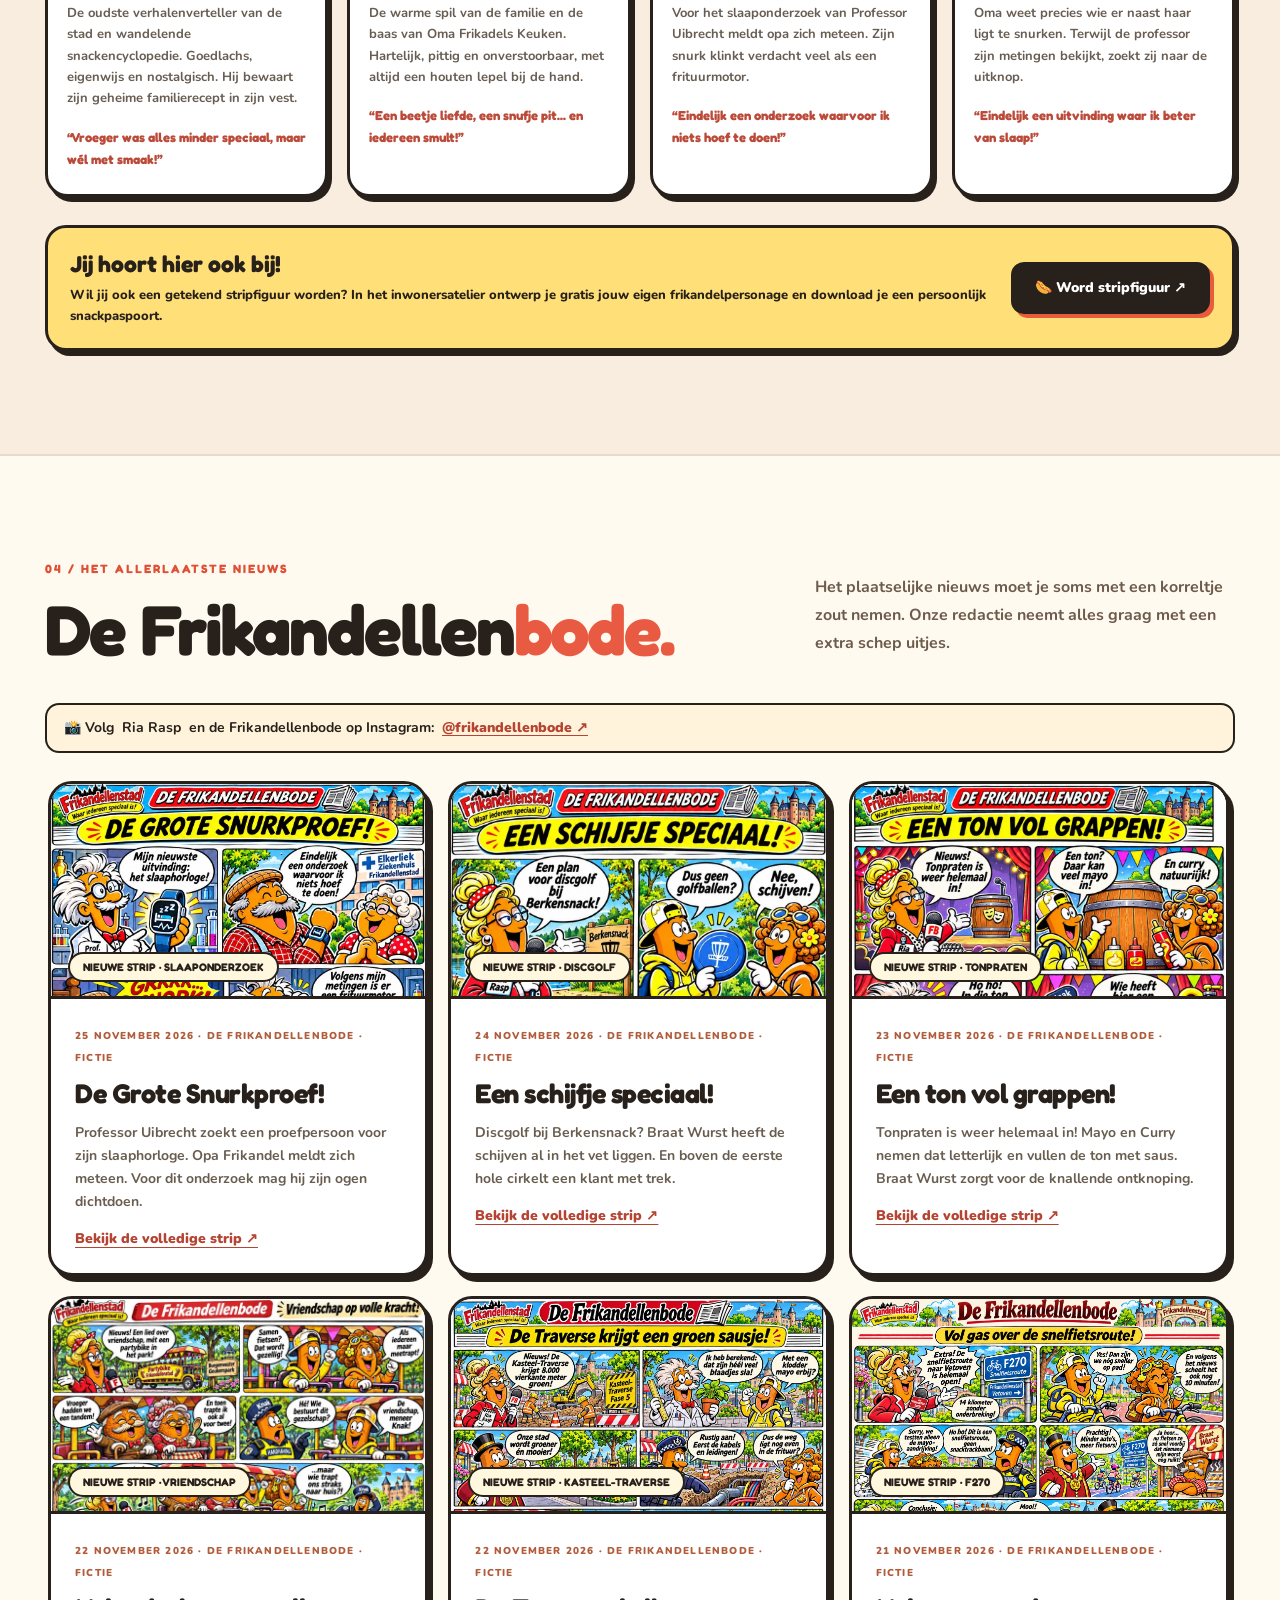
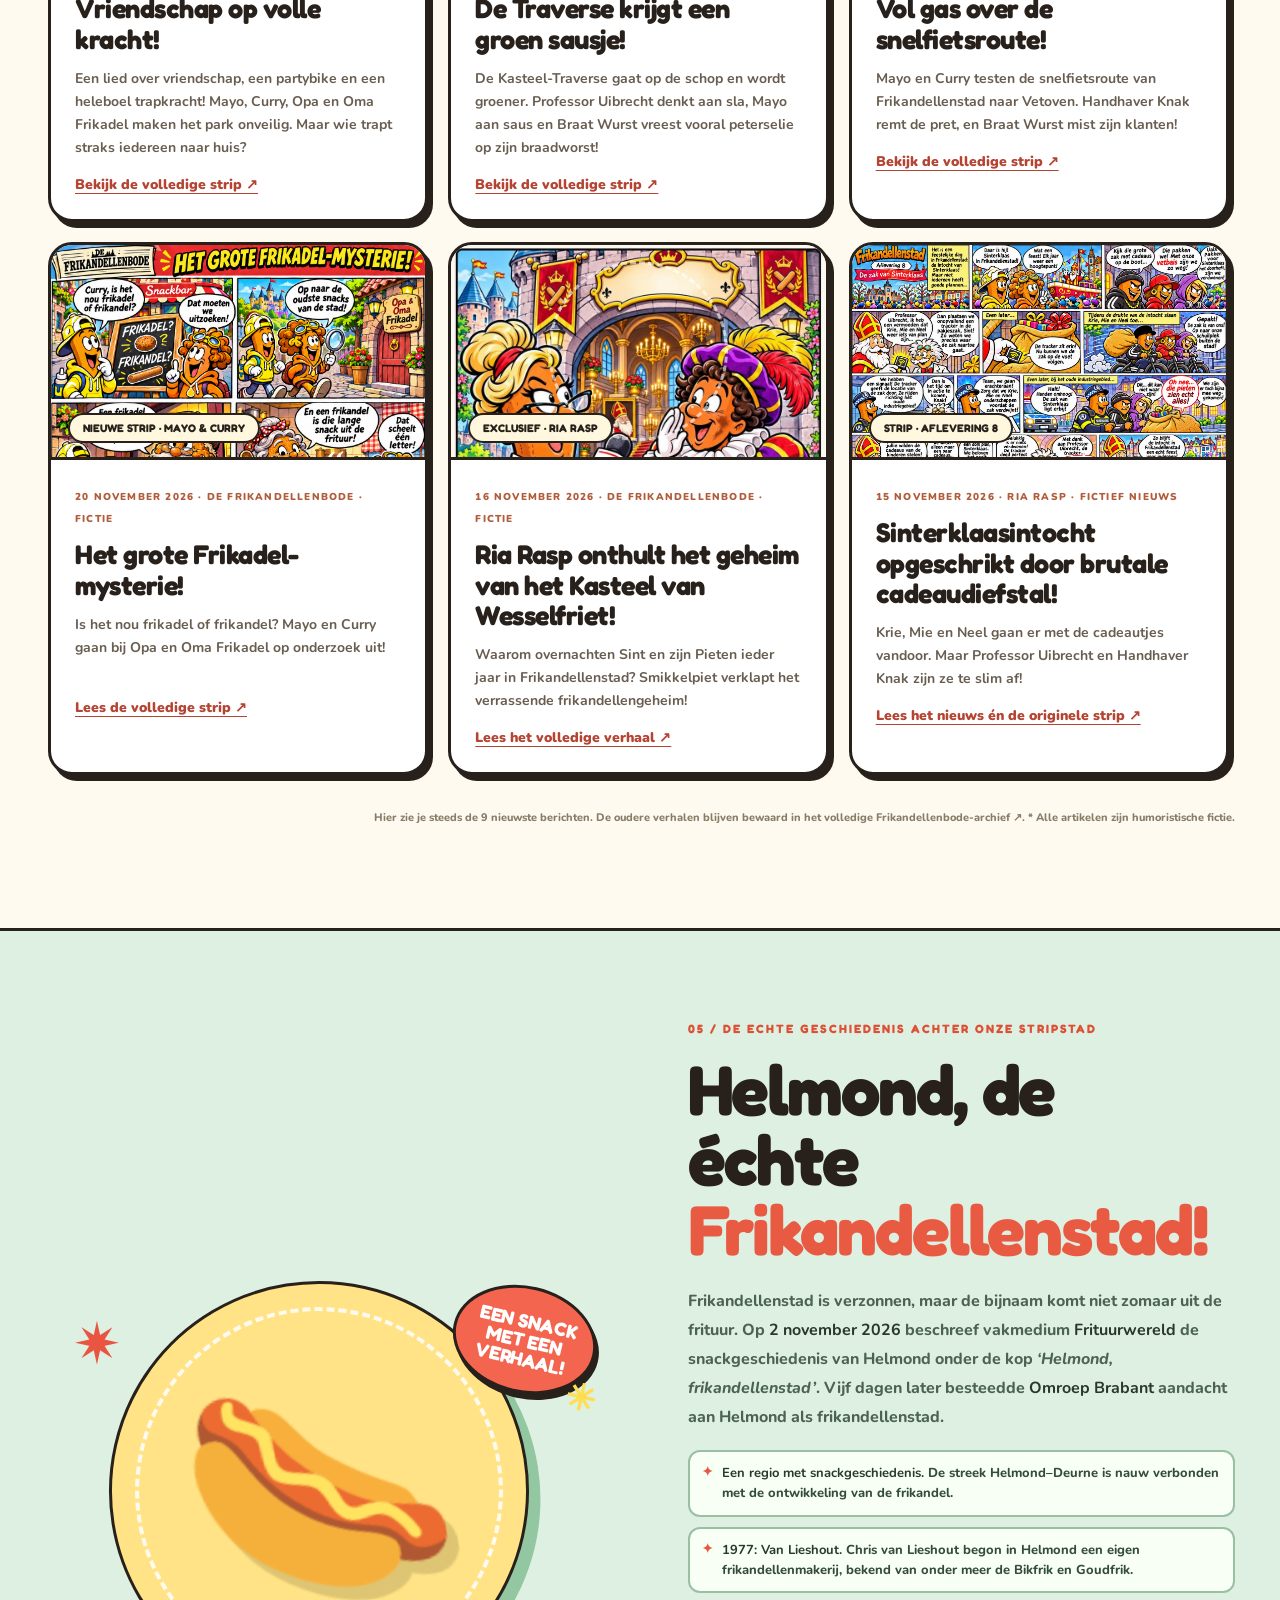
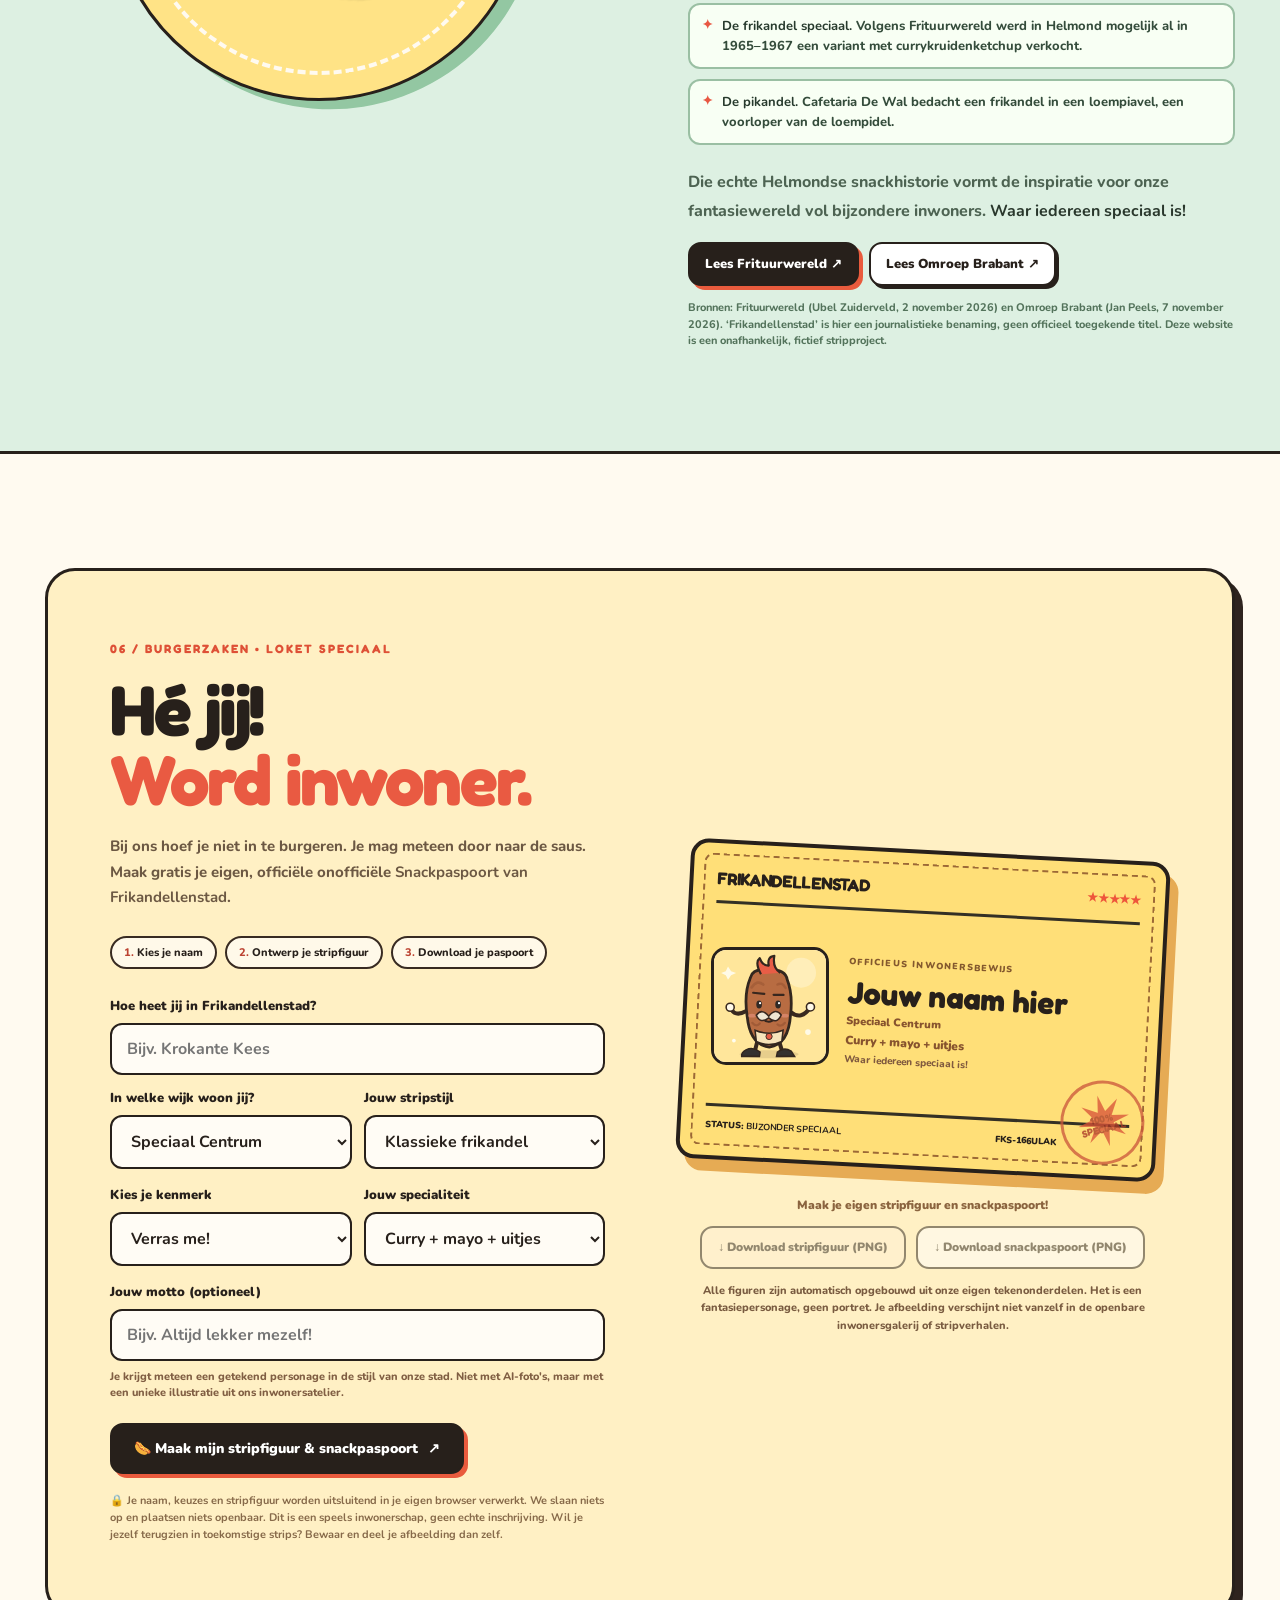
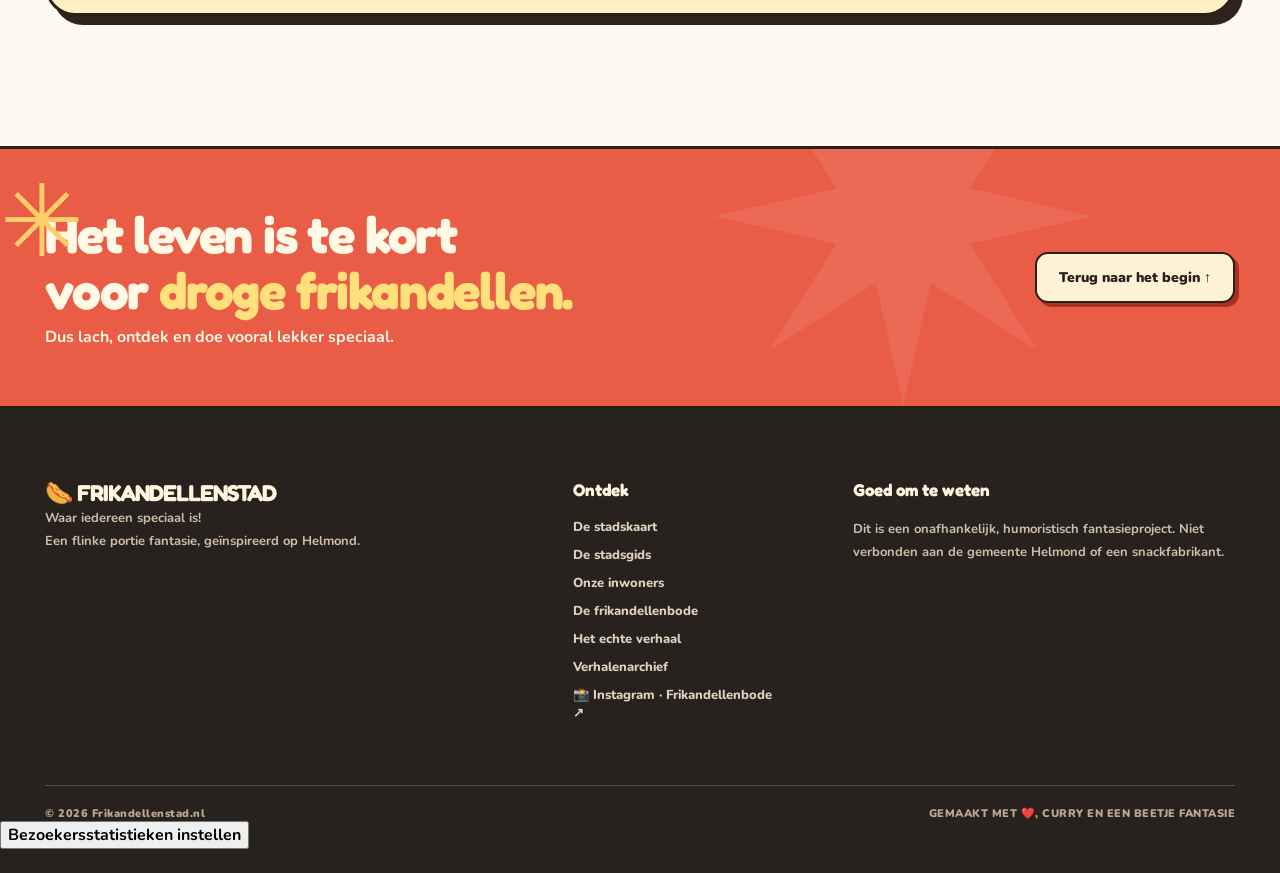
==== commit afcc8ef7: "Voeg Opa en Oma Frikandel uit De Grote Snurkproef toe" ====
--- a/index.html
+++ b/index.html
@@ -263,6 +263,8 @@
 
           <article class="resident-card" id="opa-frikadel"><div class="resident-figure resident-figure--portrait" role="img" aria-label="Stripportret van Opa Frikadel"><span class="resident-family-portrait" style="--family-x:0%"></span></div><div class="resident-content"><span class="resident-role">DE VERHALENVERTELLER</span><h3>Opa Frikadel</h3><p>De oudste verhalenverteller van de stad en wandelende snackencyclopedie. Goedlachs, eigenwijs en nostalgisch. Hij bewaart zijn geheime familierecept in zijn vest.</p><span class="resident-quote">“Vroeger was alles minder speciaal, maar wél met smaak!”</span></div></article>
           <article class="resident-card" id="oma-frikadel"><div class="resident-figure resident-figure--portrait" role="img" aria-label="Stripportret van Oma Frikadel"><span class="resident-family-portrait" style="--family-x:100%"></span></div><div class="resident-content"><span class="resident-role">DE KEUKENBAAS</span><h3>Oma Frikadel</h3><p>De warme spil van de familie en de baas van Oma Frikadels Keuken. Hartelijk, pittig en onverstoorbaar, met altijd een houten lepel bij de hand.</p><span class="resident-quote">“Een beetje liefde, een snufje pit... en iedereen smult!”</span></div></article>
+          <article class="resident-card" id="opa-frikandel"><div class="resident-figure resident-figure--portrait"><svg viewBox="553 265 264 310" width="100%" height="100%" role="img" aria-label="Opa Frikandel uit De Grote Snurkproef"><svg x="553" y="265" width="264" height="310" viewBox="553 265 264 310" overflow="hidden"><image href="de-grote-snurkproef.webp" width="1199" height="1312"/></svg></svg></div><div class="resident-content"><span class="resident-role">DE PROEFSLAPER</span><h3>Opa Frikandel</h3><p>Voor het slaaponderzoek van Professor Uibrecht meldt opa zich meteen. Zijn snurk klinkt verdacht veel als een frituurmotor.</p><span class="resident-quote">“Eindelijk een onderzoek waarvoor ik niets hoef te doen!”</span></div></article>
+          <article class="resident-card" id="oma-frikandel"><div class="resident-figure resident-figure--portrait"><svg viewBox="925 315 266 260" width="100%" height="100%" role="img" aria-label="Oma Frikandel uit De Grote Snurkproef"><svg x="925" y="315" width="266" height="260" viewBox="925 315 266 260" overflow="hidden"><image href="de-grote-snurkproef.webp" width="1199" height="1312"/></svg></svg></div><div class="resident-content"><span class="resident-role">DE NACHTWAKER</span><h3>Oma Frikandel</h3><p>Oma weet precies wie er naast haar ligt te snurken. Terwijl de professor zijn metingen bekijkt, zoekt zij naar de uitknop.</p><span class="resident-quote">“Eindelijk een uitvinding waar ik beter van slaap!”</span></div></article>
         </div>
         <aside class="resident-invite"><div><h3>Jij hoort hier ook bij!</h3><p>Wil jij ook een getekend stripfiguur worden? In het inwonersatelier ontwerp je gratis jouw eigen frikandelpersonage en download je een persoonlijk snackpaspoort.</p></div><a href="#burgerzaken" class="btn btn-dark">🌭 Word stripfiguur ↗</a></aside>
       </div>
@@ -284,7 +286,7 @@
           <div class="news-body">
             <span class="news-meta">25 NOVEMBER 2026 · DE FRIKANDELLENBODE · FICTIE</span>
             <h3>De Grote Snurkproef!</h3>
-            <p>Professor Uibrecht zoekt een proefpersoon voor zijn slaaphorloge. Opa Frikadel meldt zich meteen. Voor dit onderzoek mag hij zijn ogen dichtdoen.</p>
+            <p>Professor Uibrecht zoekt een proefpersoon voor zijn slaaphorloge. Opa Frikandel meldt zich meteen. Voor dit onderzoek mag hij zijn ogen dichtdoen.</p>
             <a class="text-link" href="stadskrant.html#de-grote-snurkproef">Bekijk de volledige strip ↗</a>
           </div>
         </article>
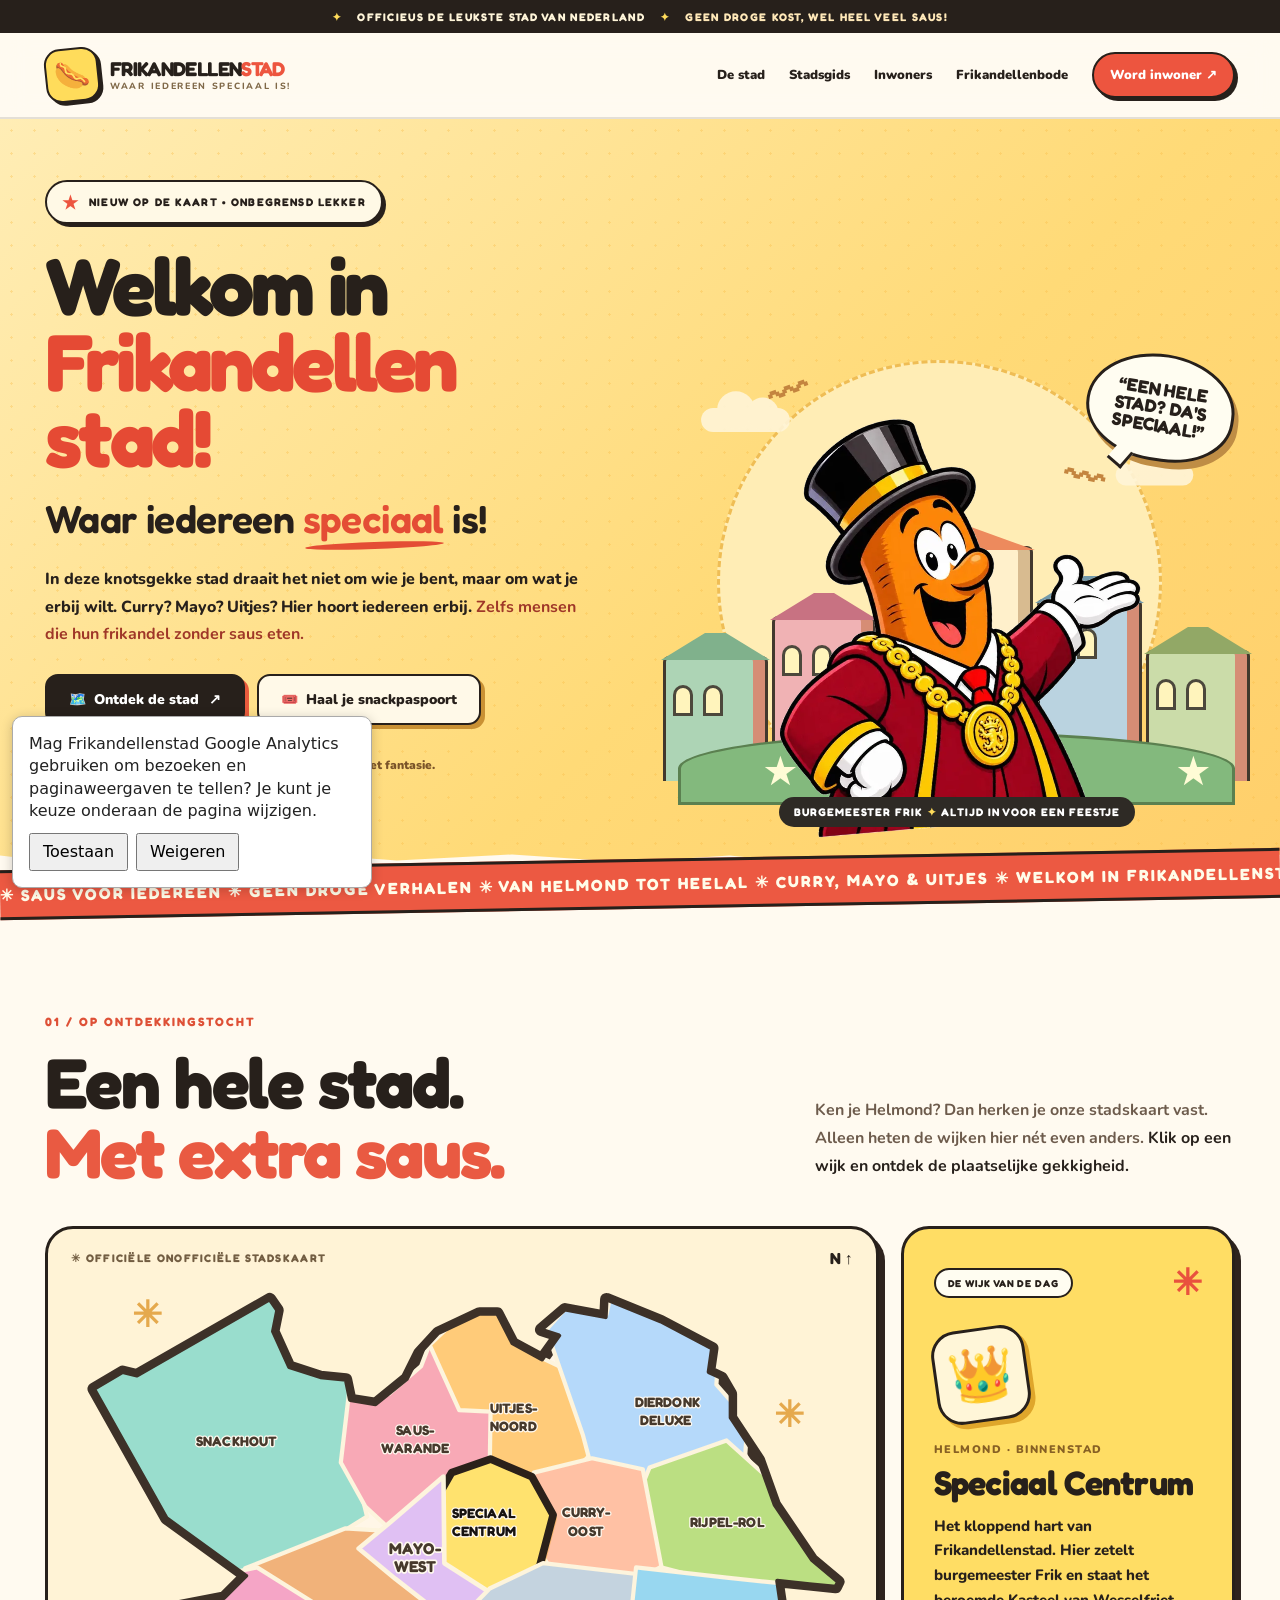
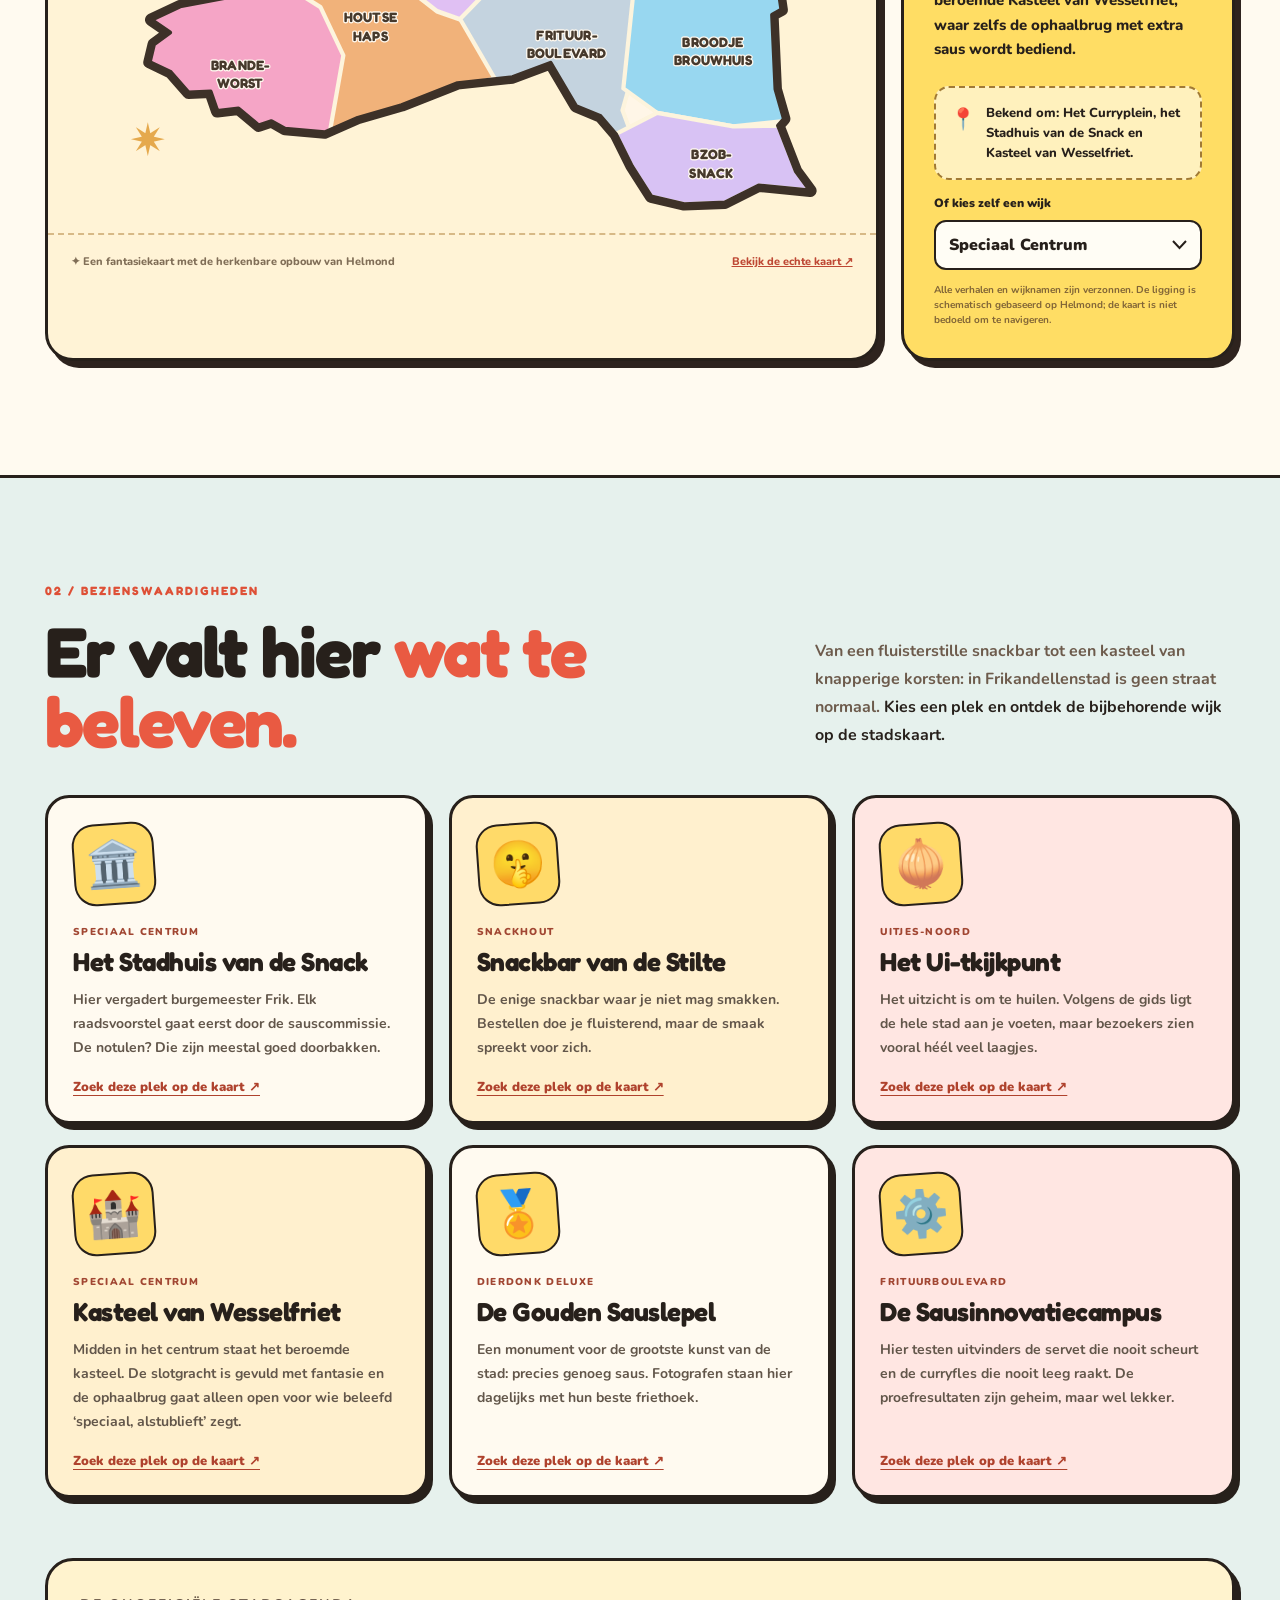
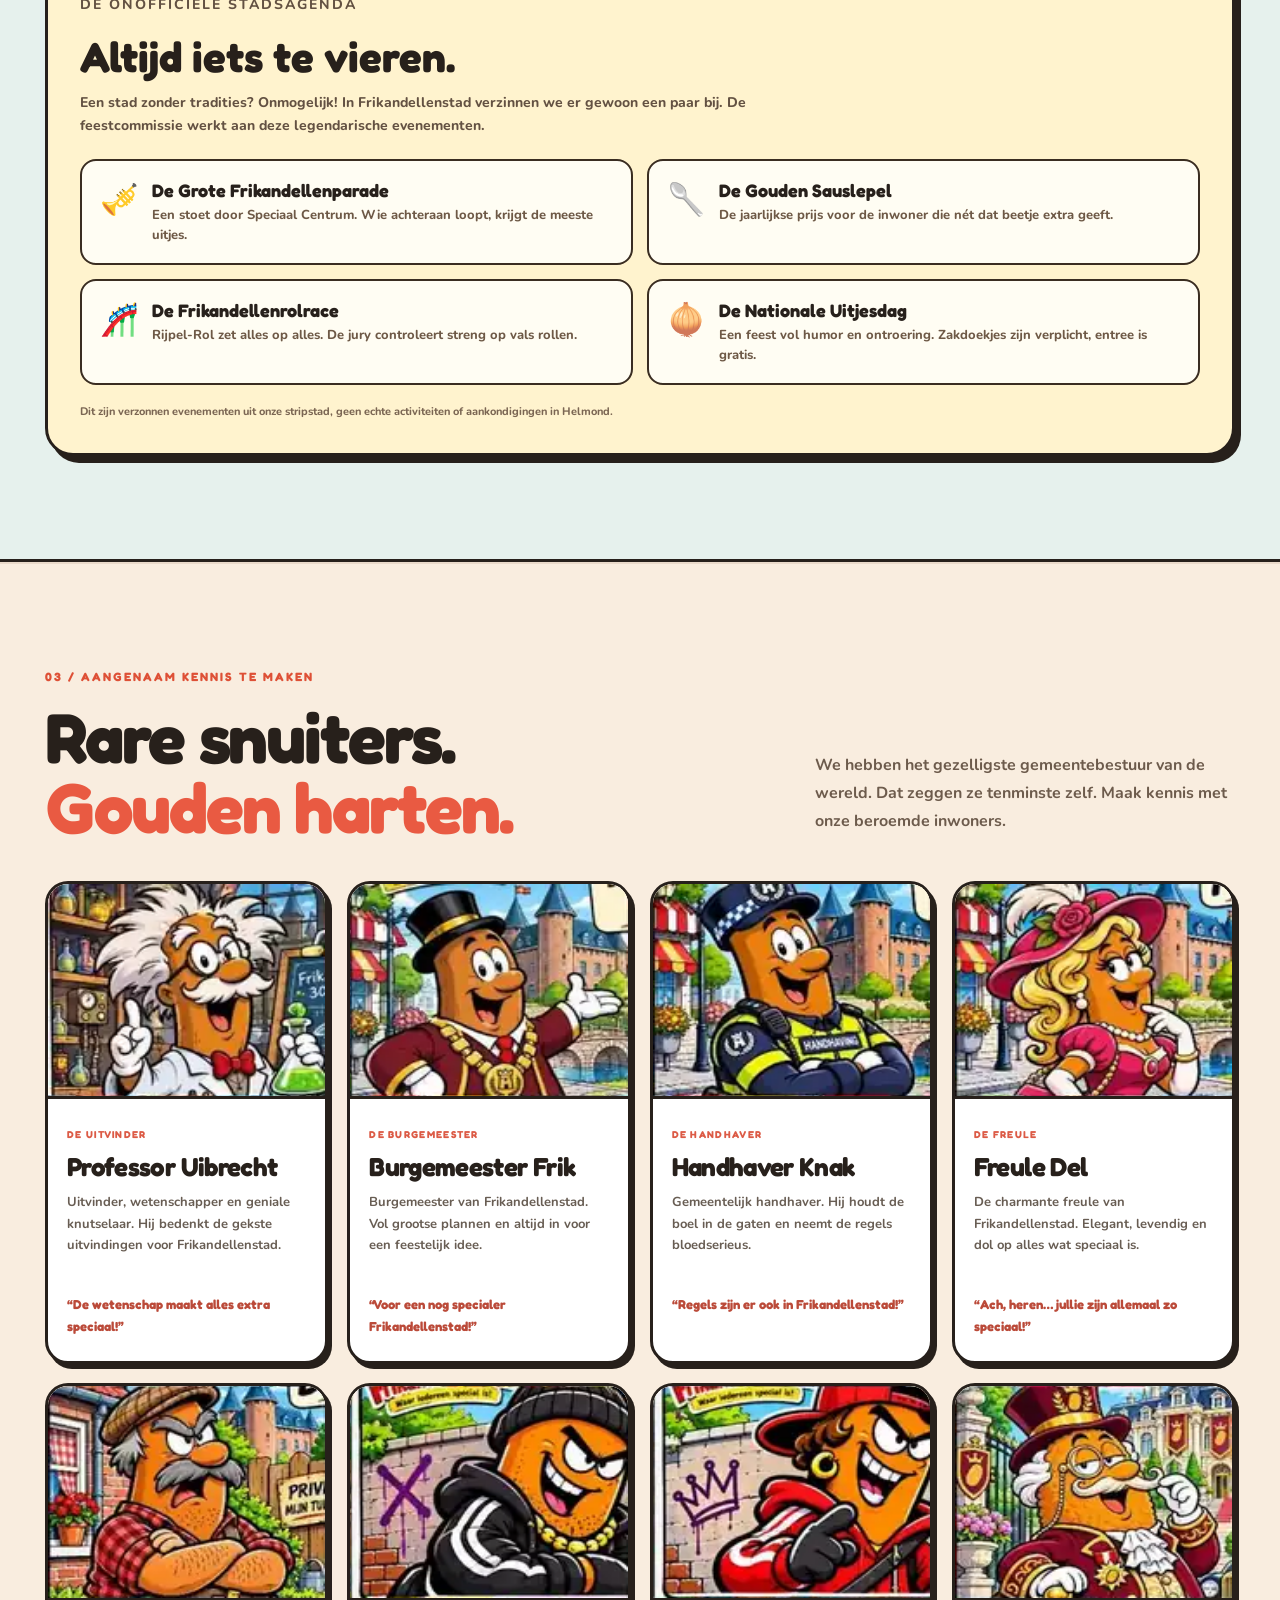
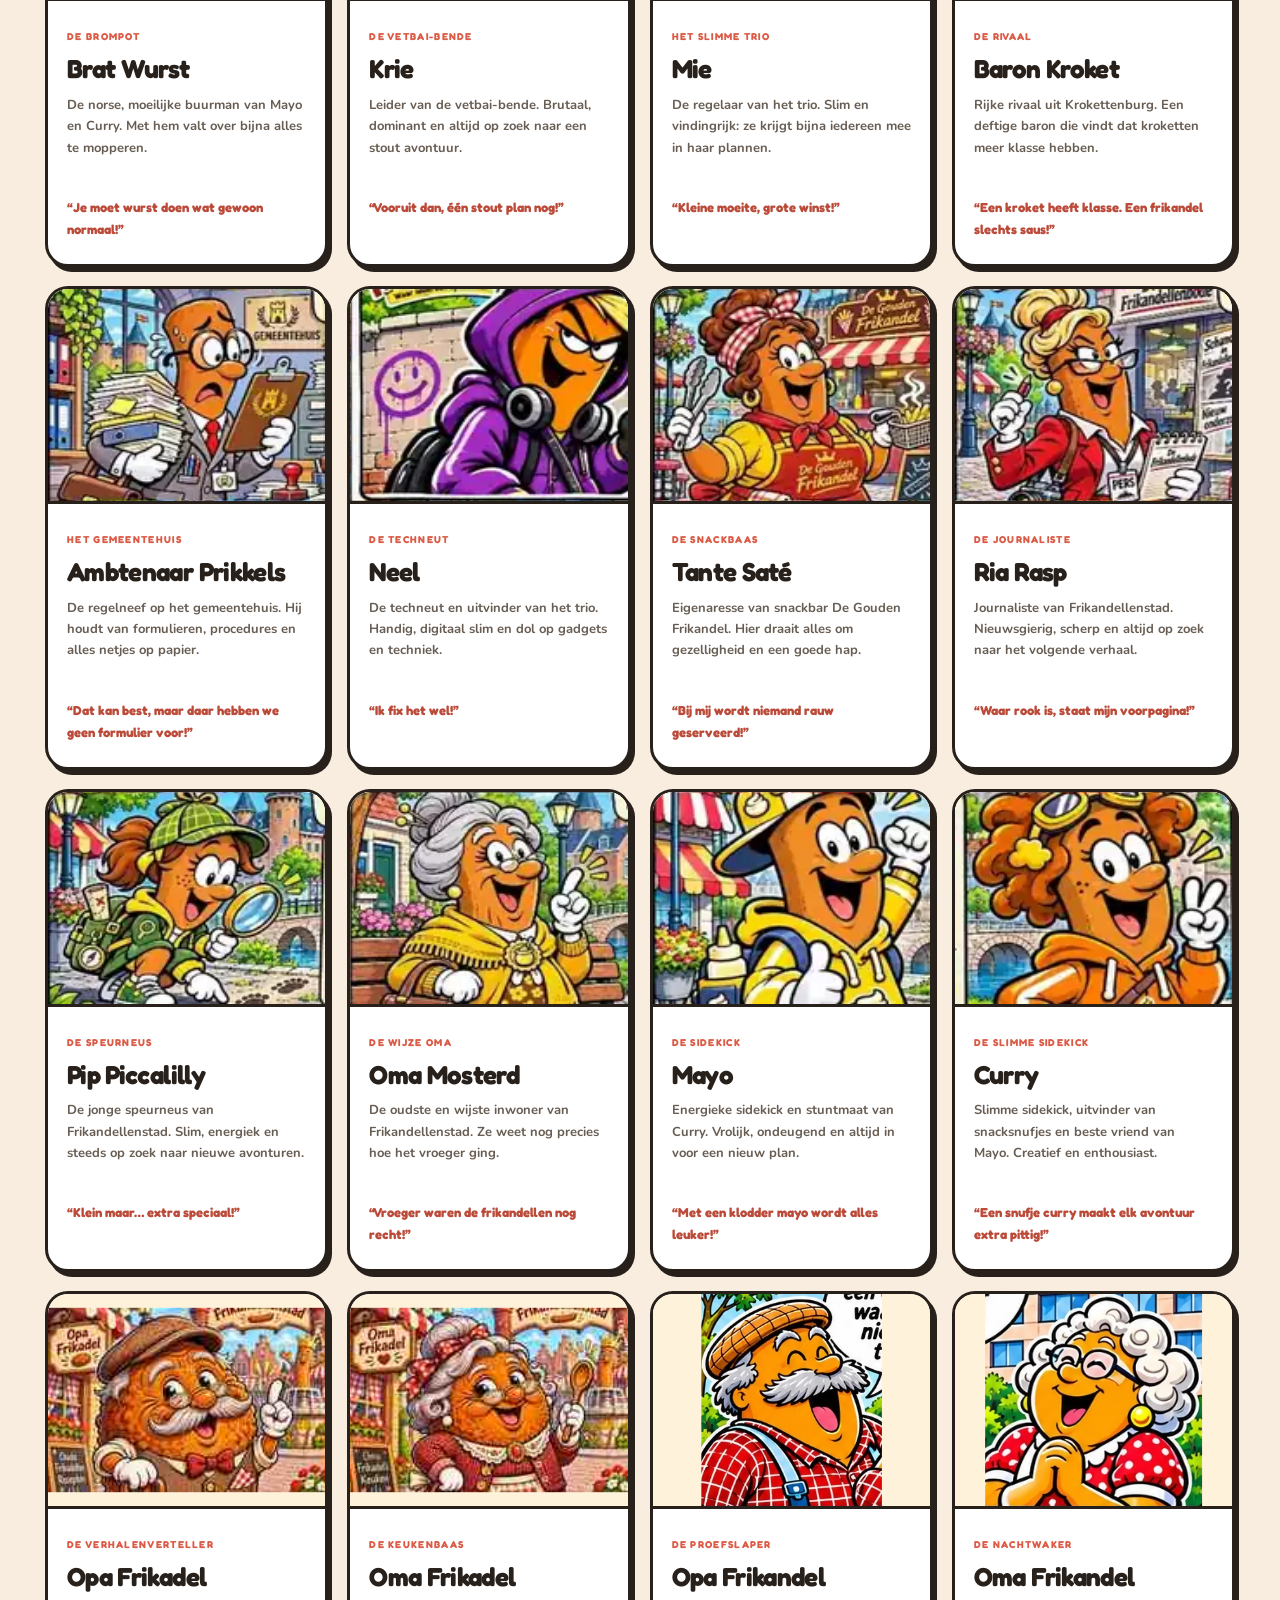
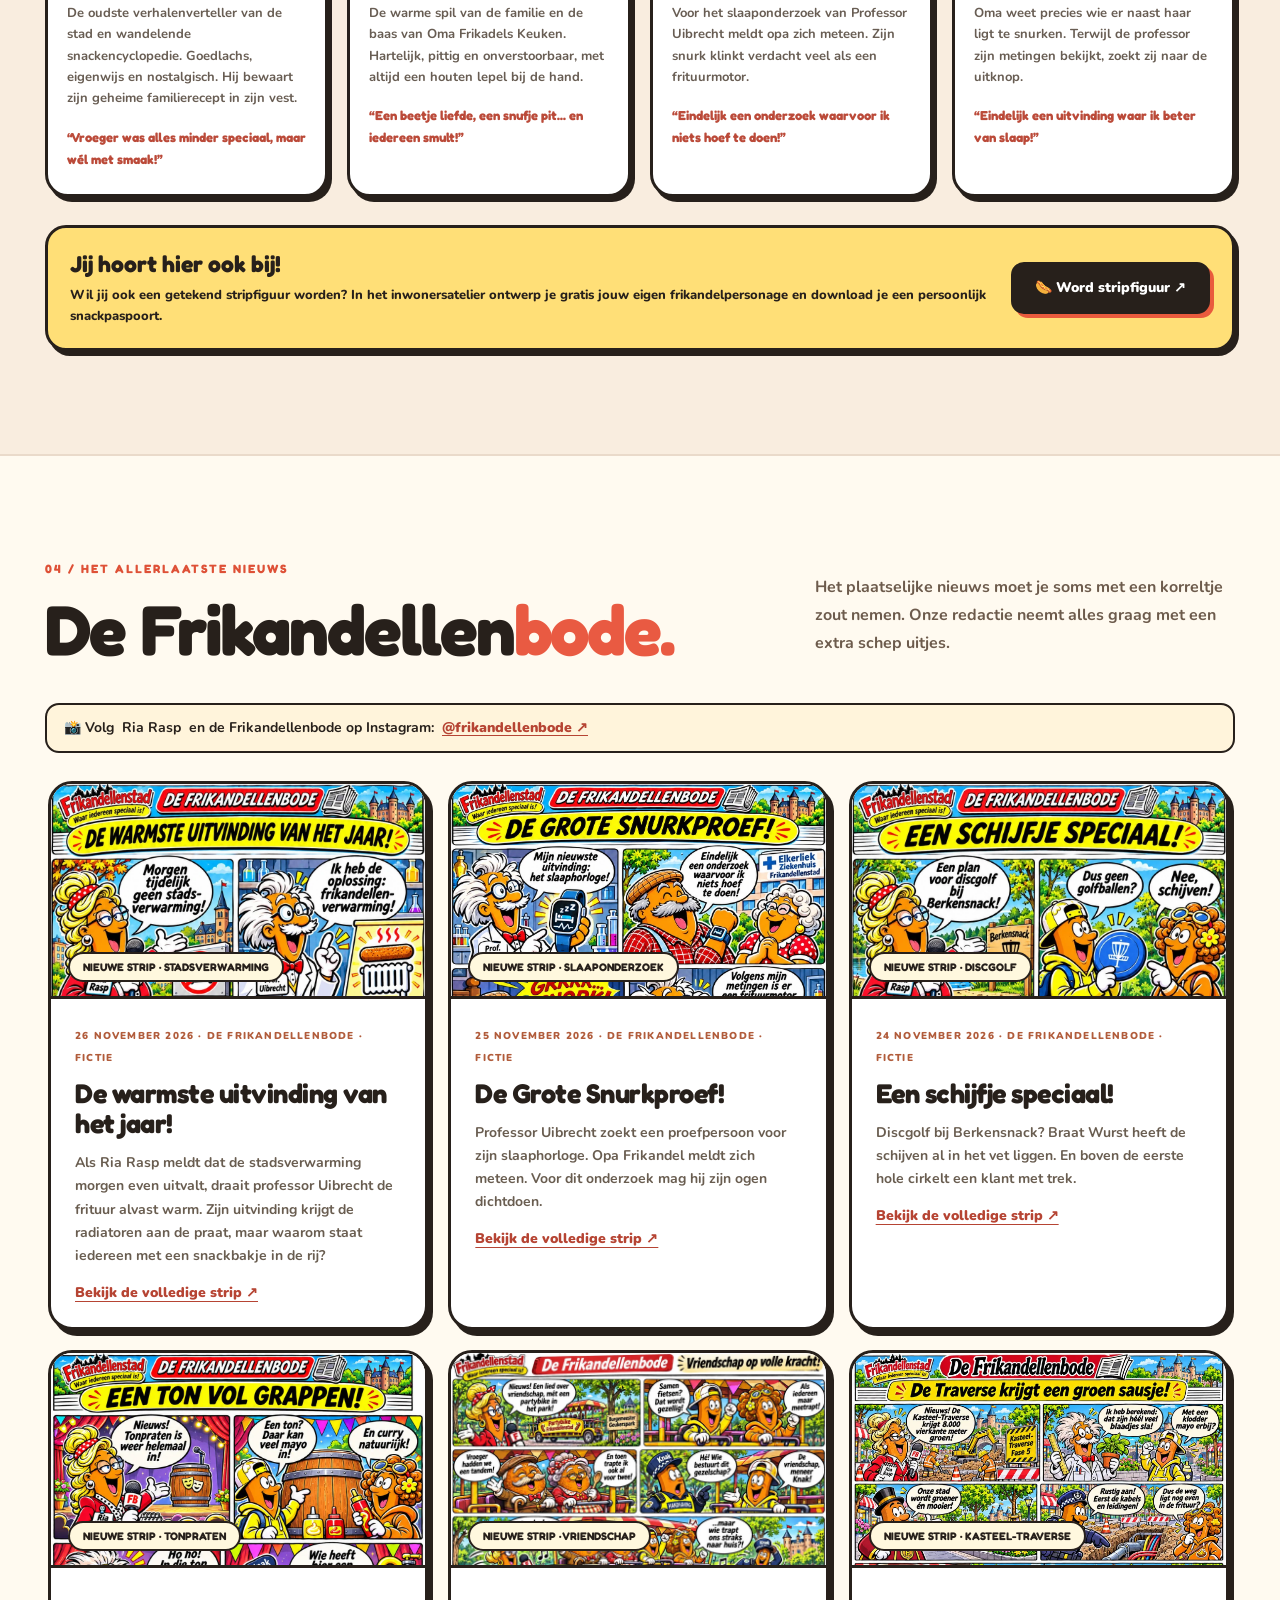
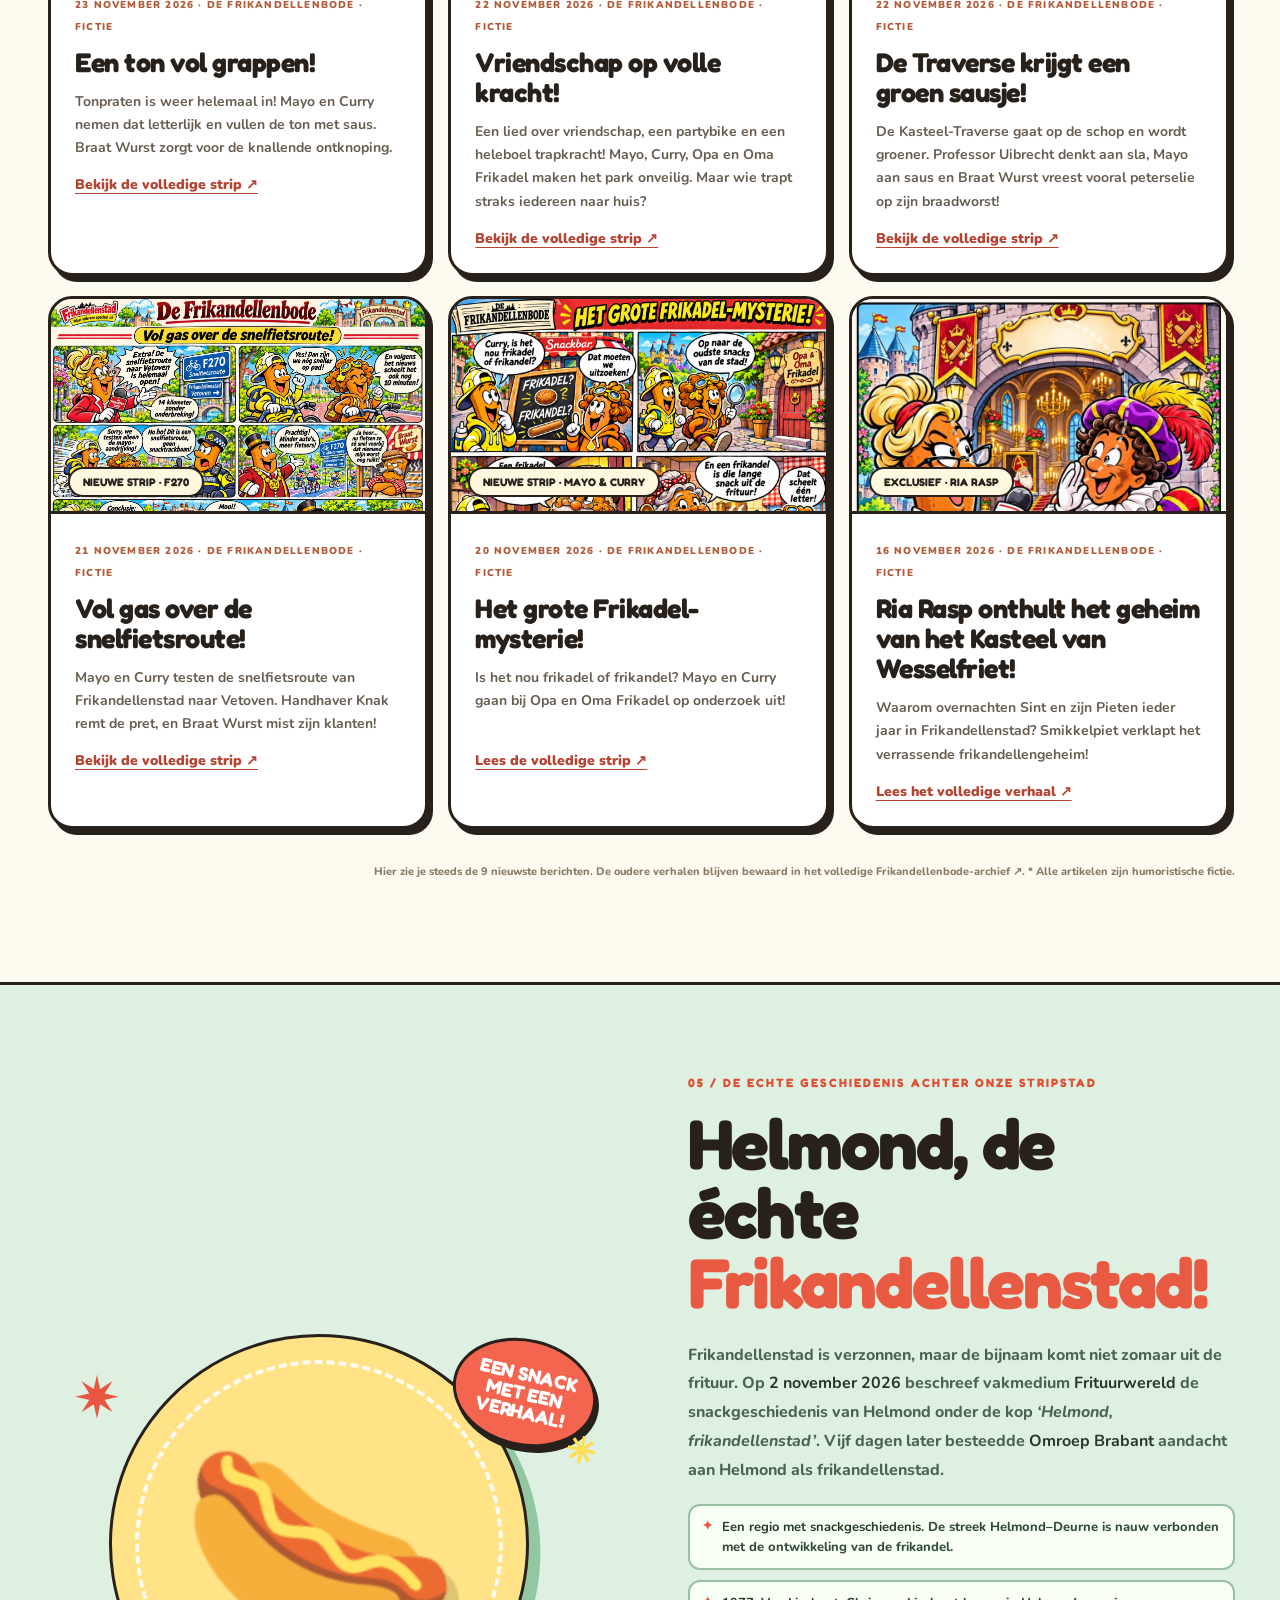
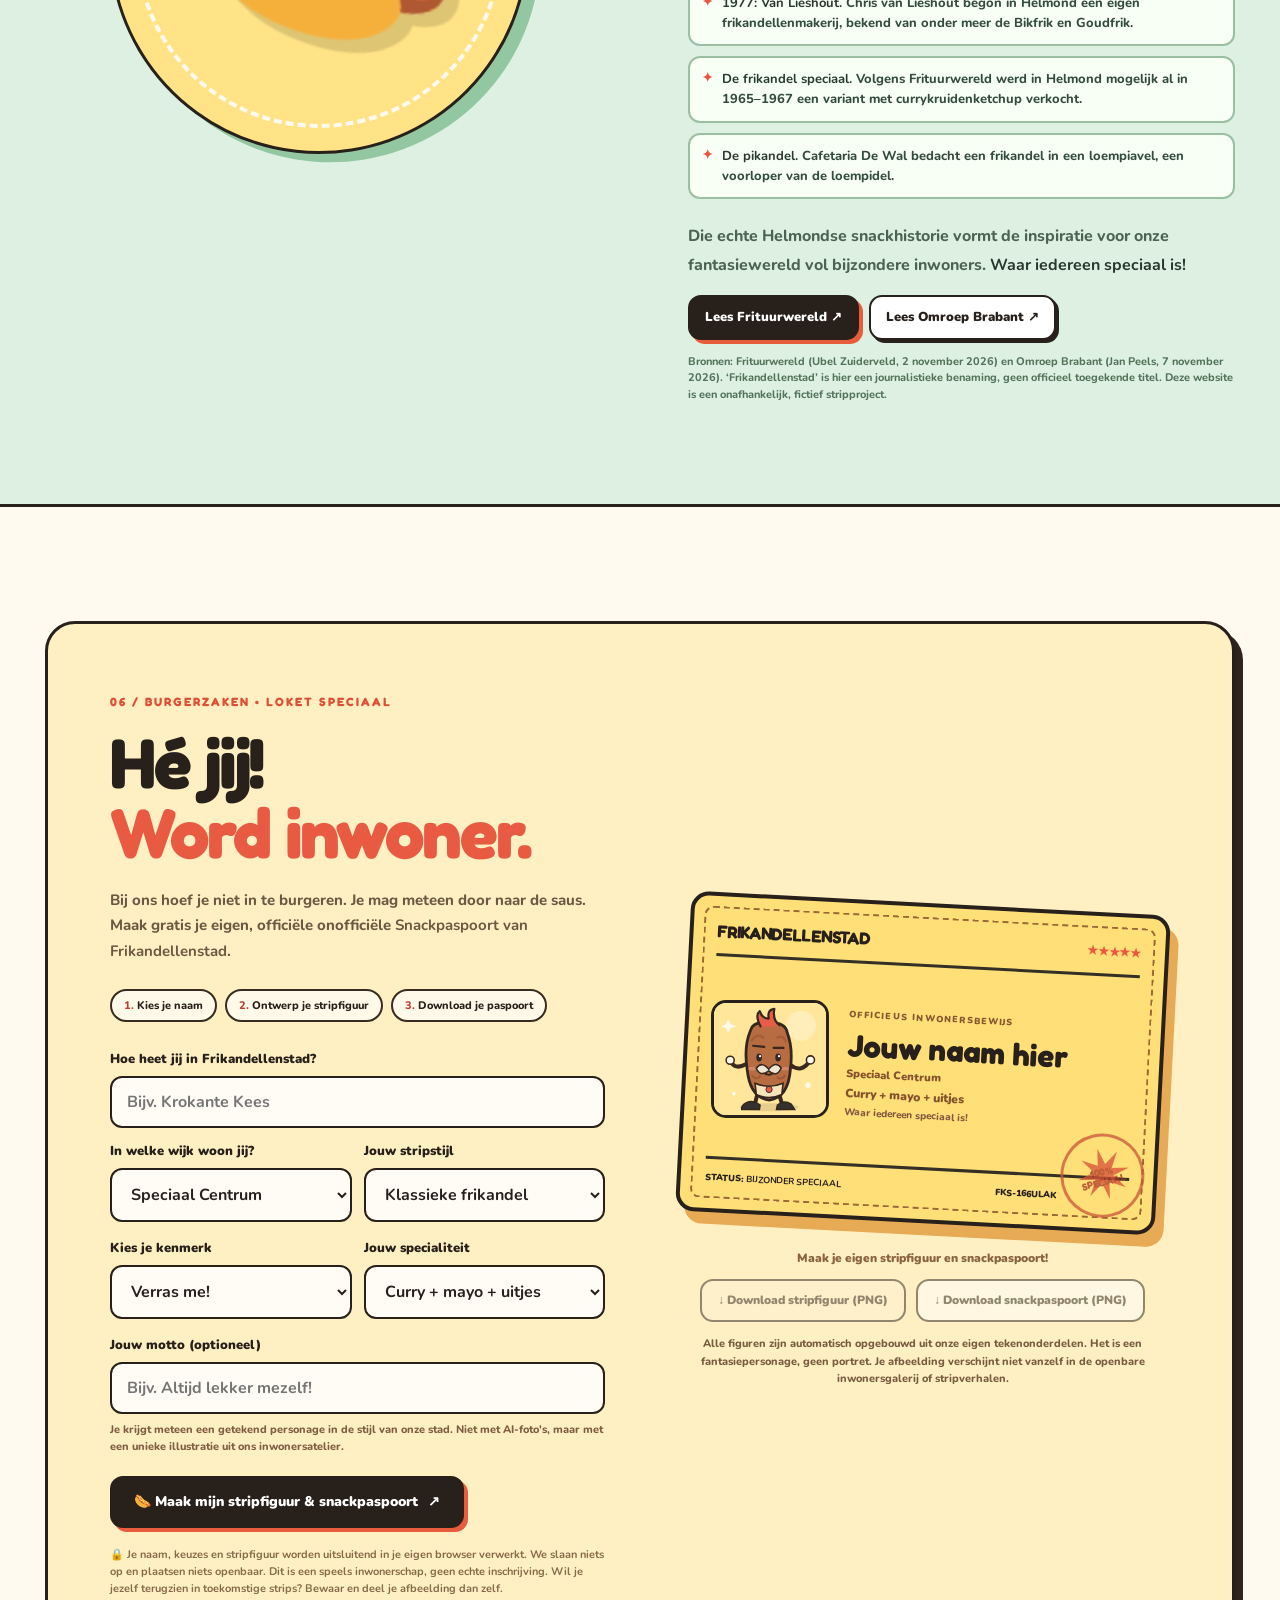
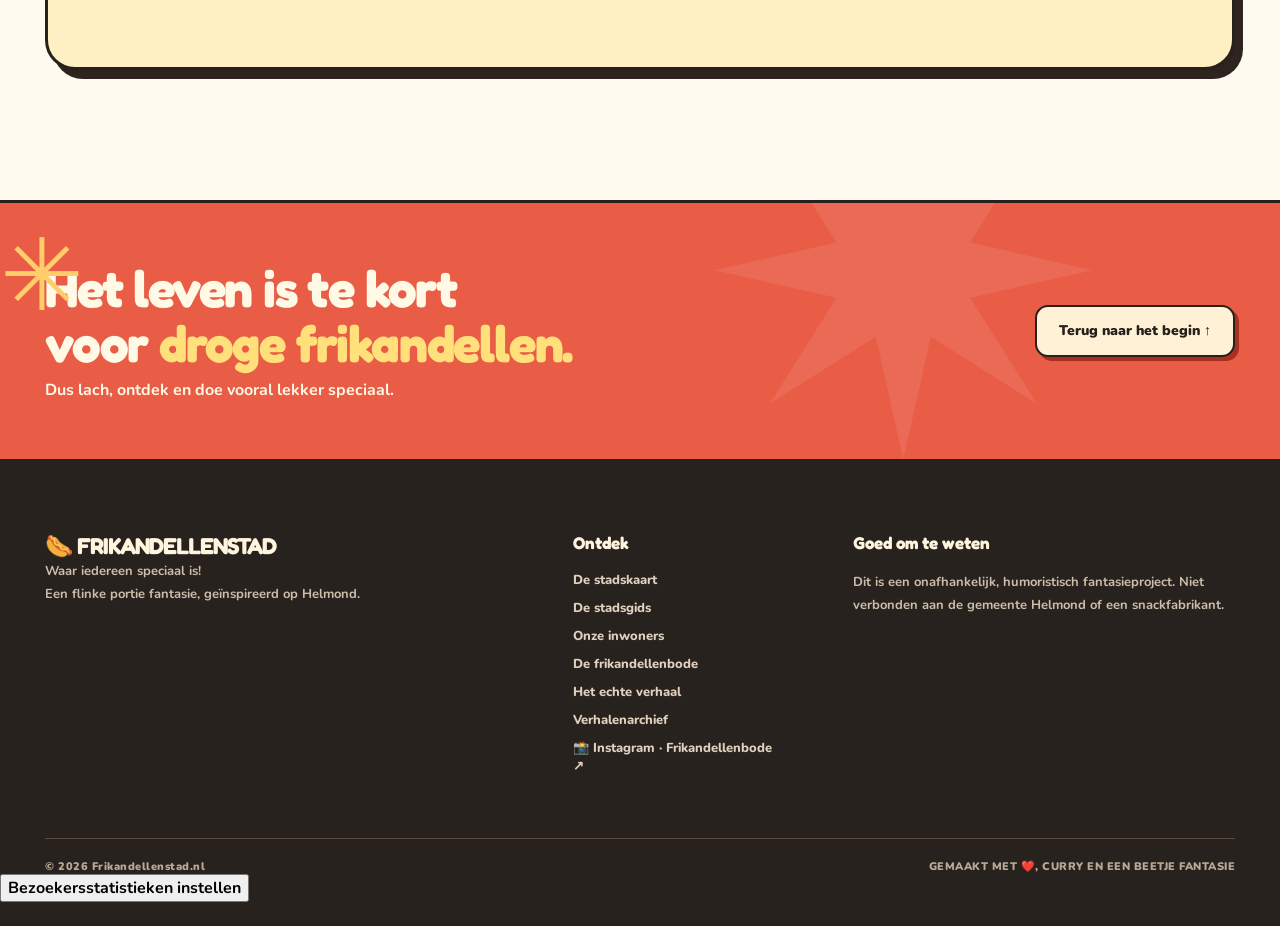
==== commit 6aa27d3a: "Publiceer De warmste uitvinding van het jaar in De Frikandellenbode" ====
--- a/index.html
+++ b/index.html
@@ -277,6 +277,19 @@
       <div class="news-grid-scroll" role="region" tabindex="0" aria-label="De negen nieuwste nieuwsberichten in drie kolommen en drie rijen; horizontaal scrollbaar">
       <div class="news-grid">
         <!-- Voeg nieuwe berichten bovenaan toe. Maximaal 9 kaarten: de browser verwijdert automatisch kaarten vanaf positie 10; oudere verhalen blijven in het archief. -->
+
+        <article class="news-card" id="de-warmste-uitvinding-van-het-jaar">
+          <div class="news-image news-strip-thumb">
+            <a href="stadskrant.html#de-warmste-uitvinding-van-het-jaar"><img src="de-warmste-uitvinding-van-het-jaar.webp" alt="Lees de strip De warmste uitvinding van het jaar!" width="1054" height="1492" loading="lazy" style="display:block;width:100%;height:100%;object-fit:cover;object-position:center top"></a>
+            <span class="news-tag">NIEUWE STRIP · STADSVERWARMING</span>
+          </div>
+          <div class="news-body">
+            <span class="news-meta">26 NOVEMBER 2026 · DE FRIKANDELLENBODE · FICTIE</span>
+            <h3>De warmste uitvinding van het jaar!</h3>
+            <p>Als Ria Rasp meldt dat de stadsverwarming morgen even uitvalt, draait professor Uibrecht de frituur alvast warm. Zijn uitvinding krijgt de radiatoren aan de praat, maar waarom staat iedereen met een snackbakje in de rij?</p>
+            <a class="text-link" href="stadskrant.html#de-warmste-uitvinding-van-het-jaar">Bekijk de volledige strip ↗</a>
+          </div>
+        </article>
 
         <article class="news-card" id="de-grote-snurkproef">
           <div class="news-image news-strip-thumb">
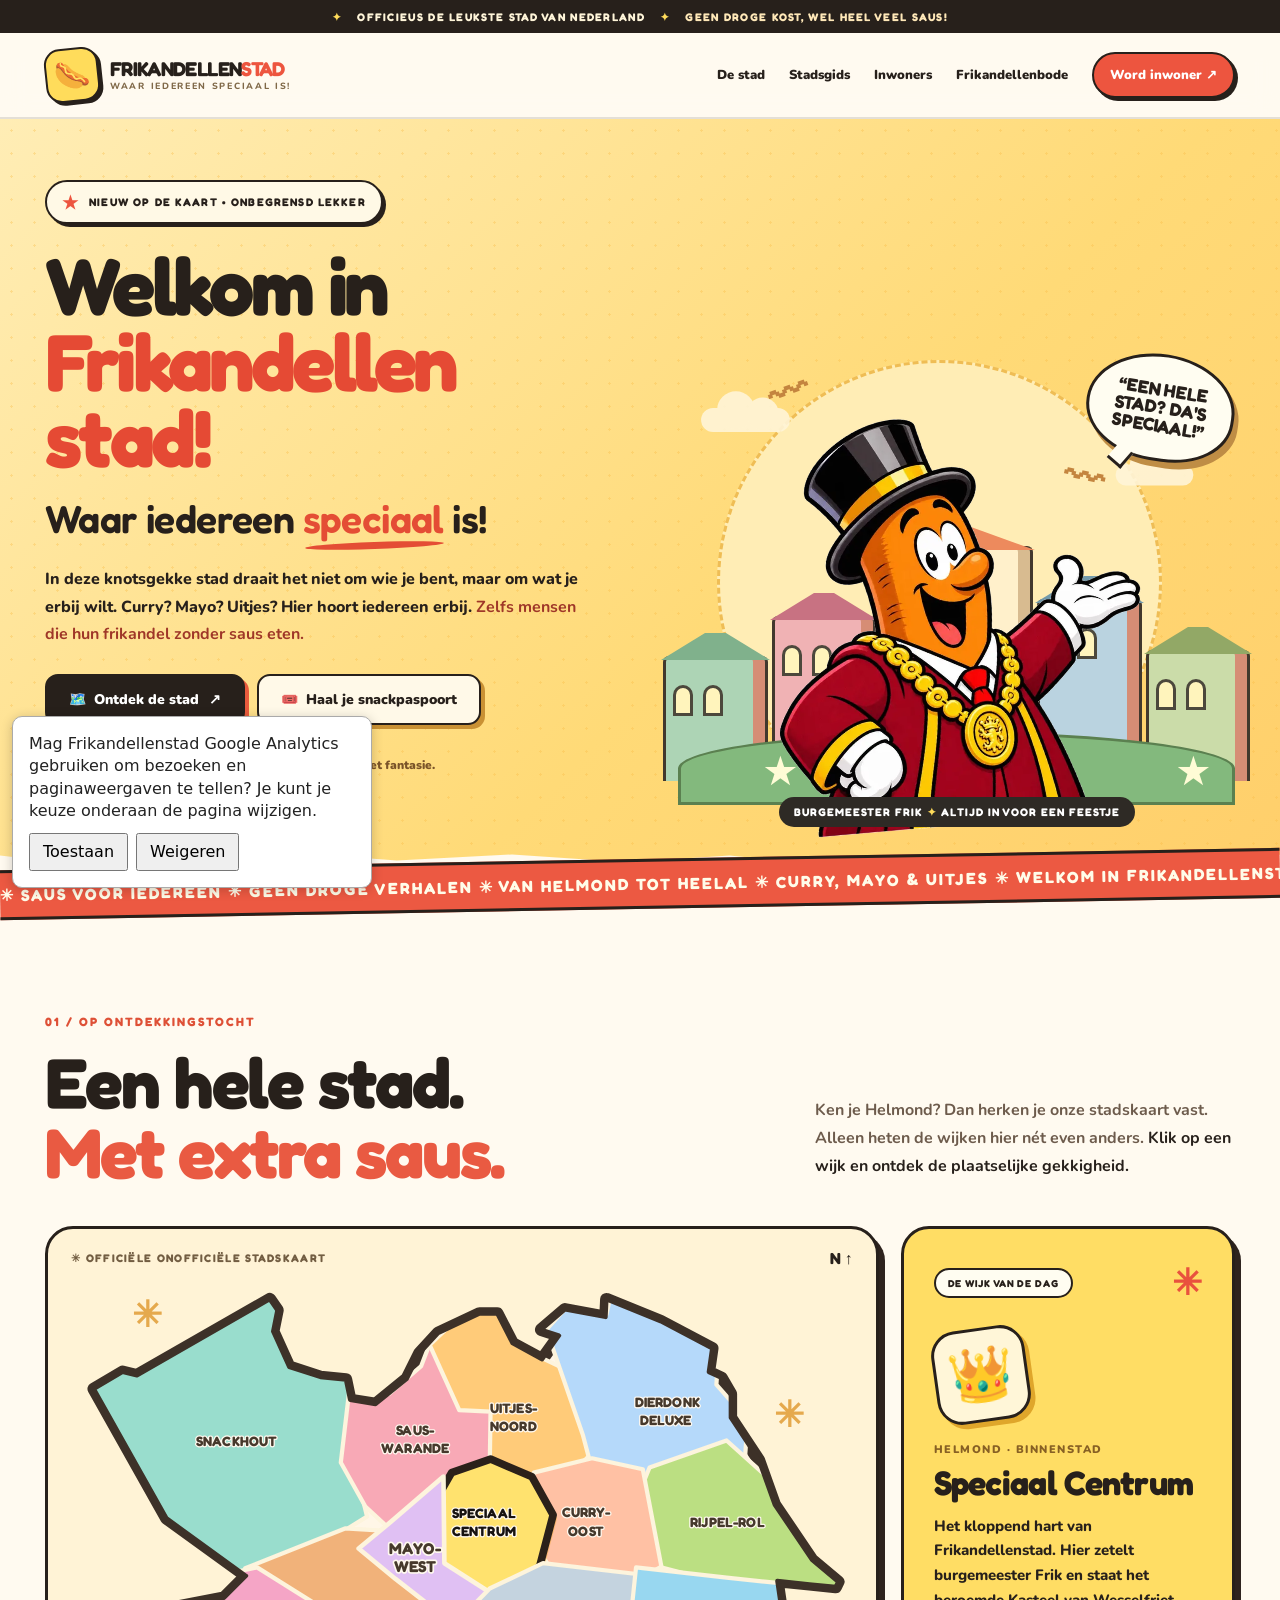
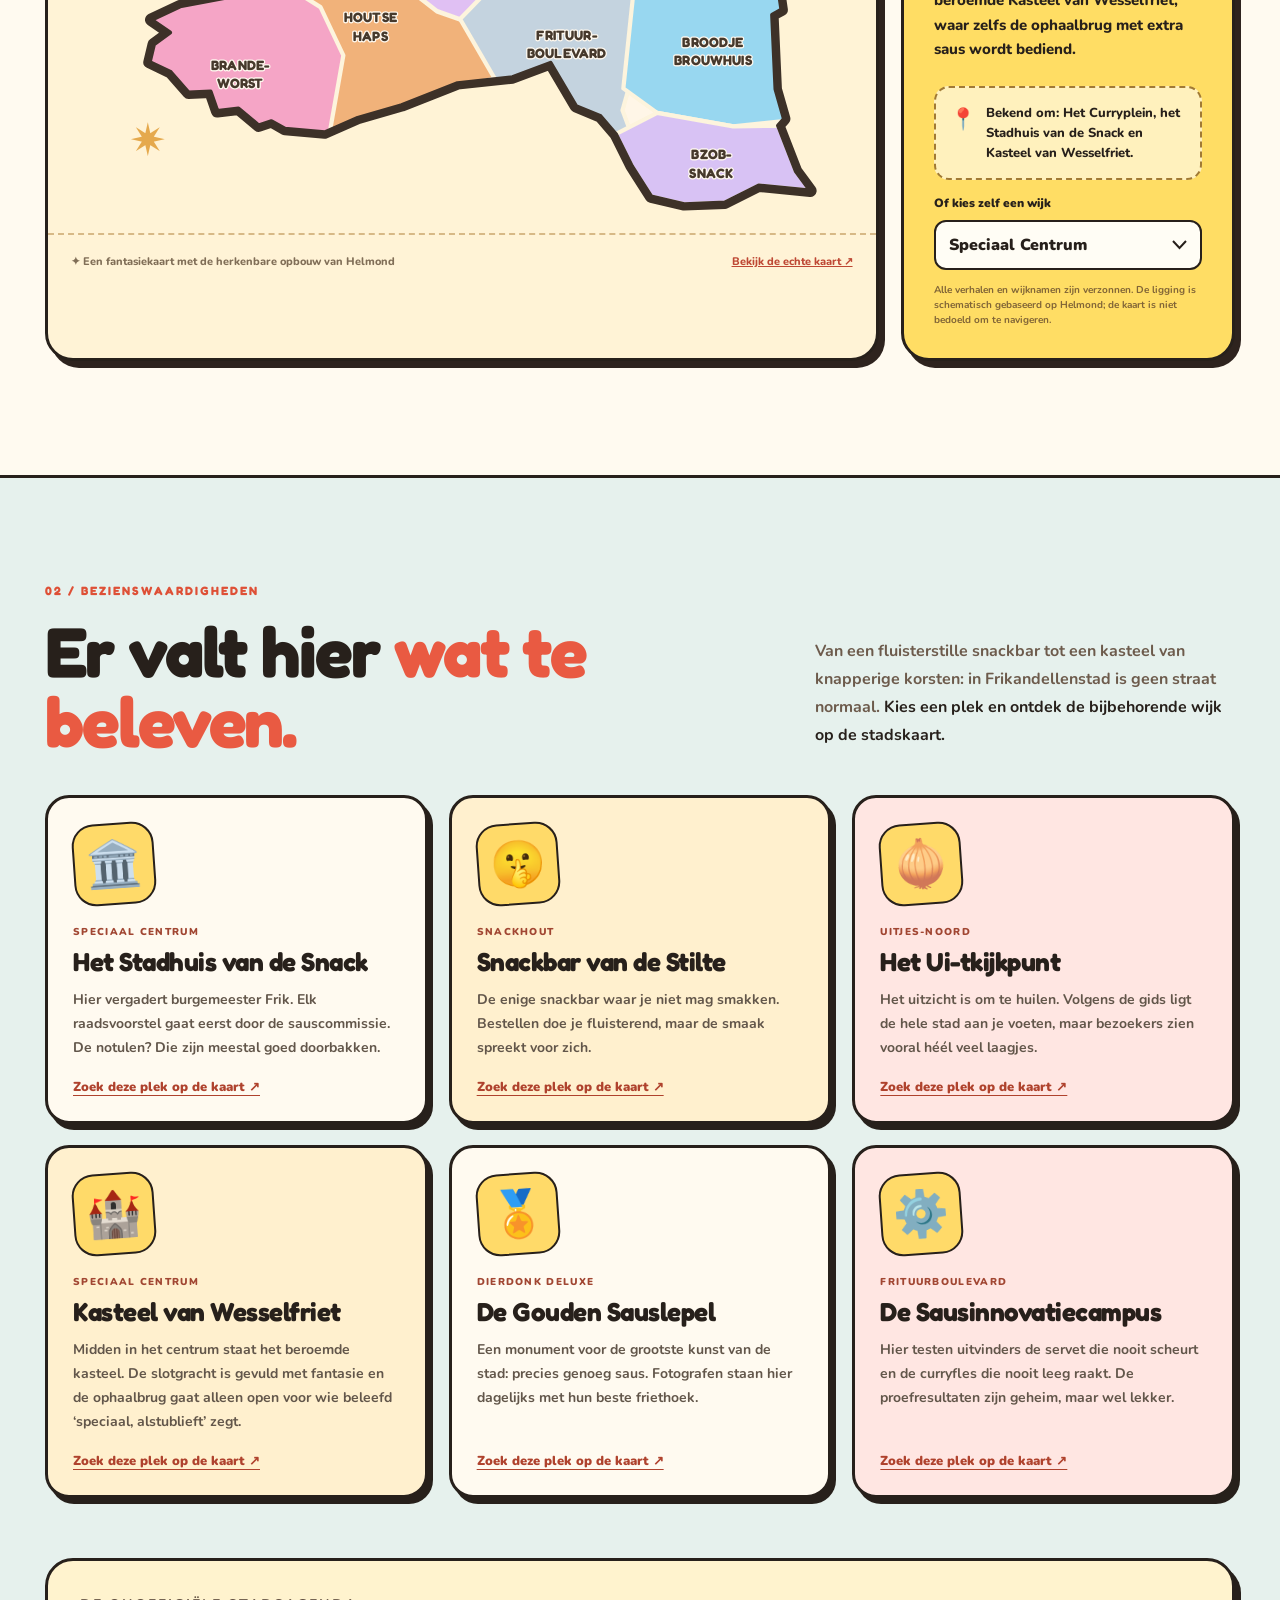
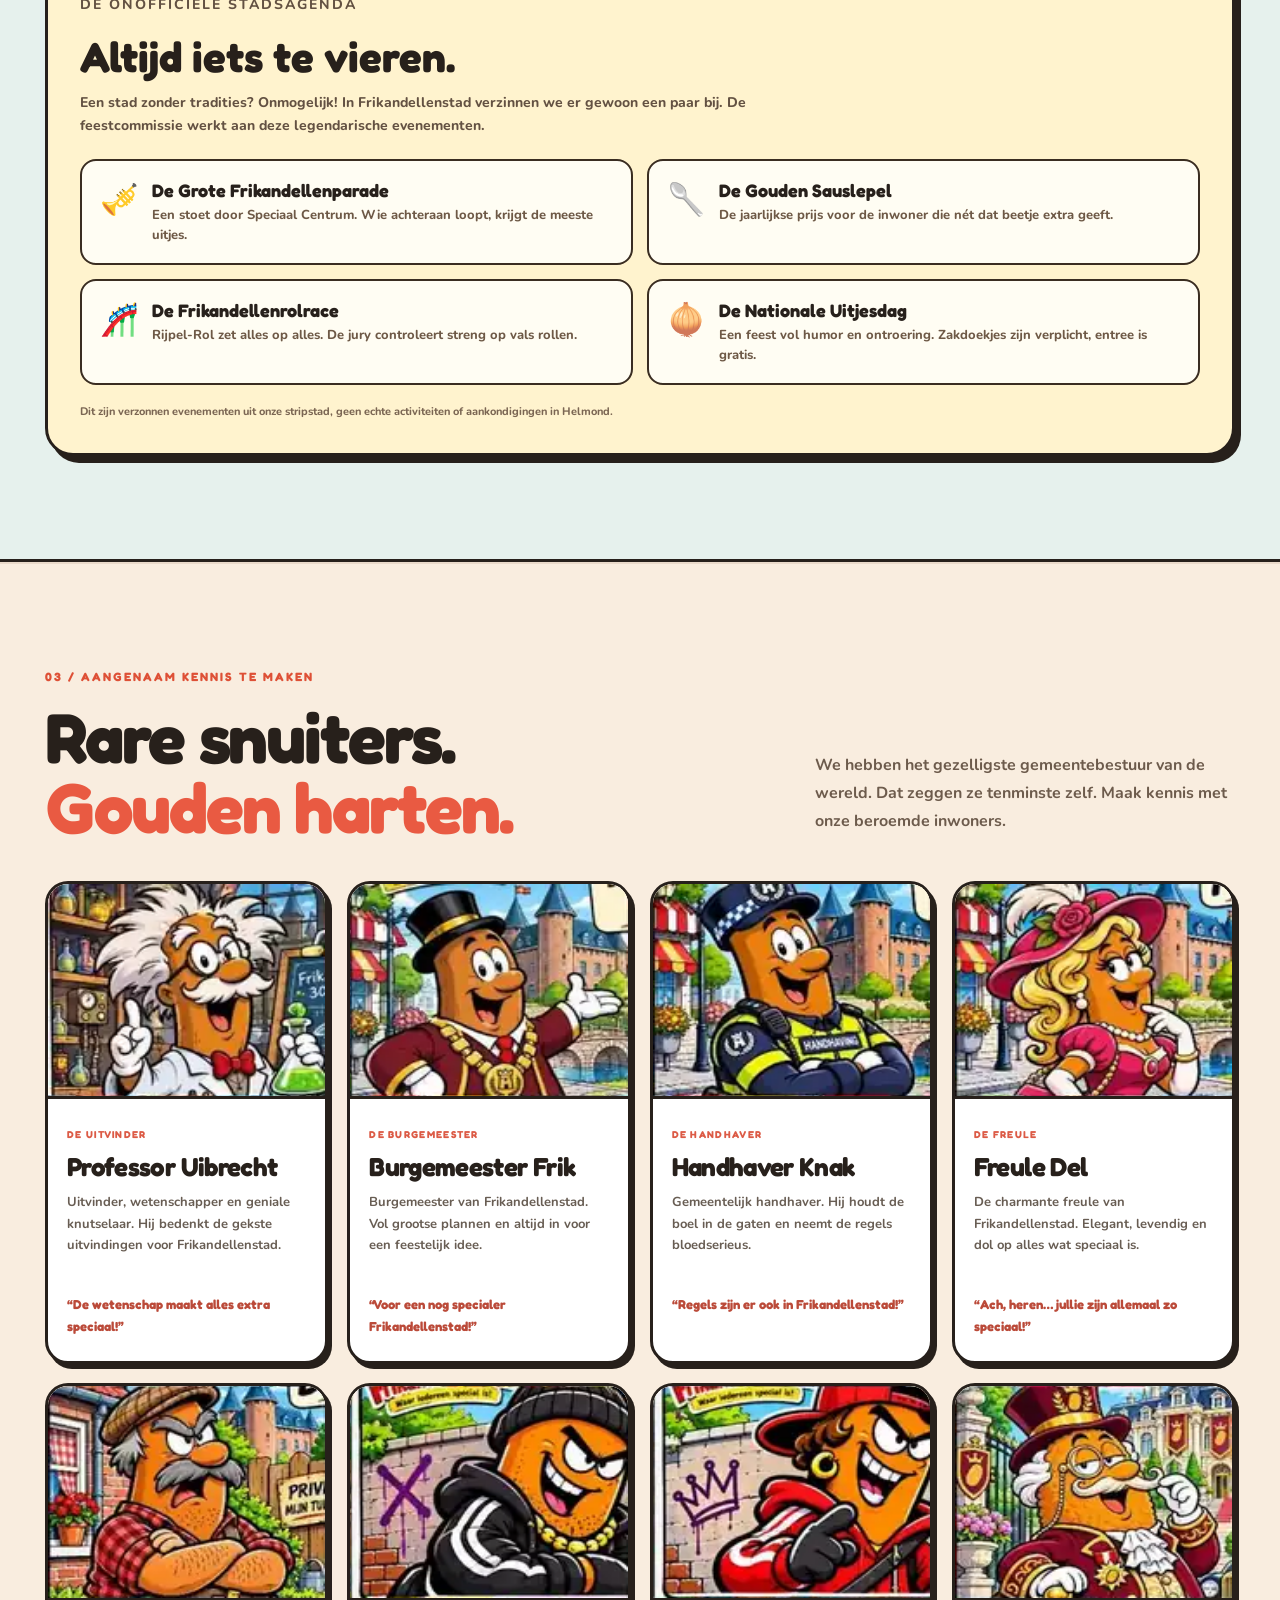
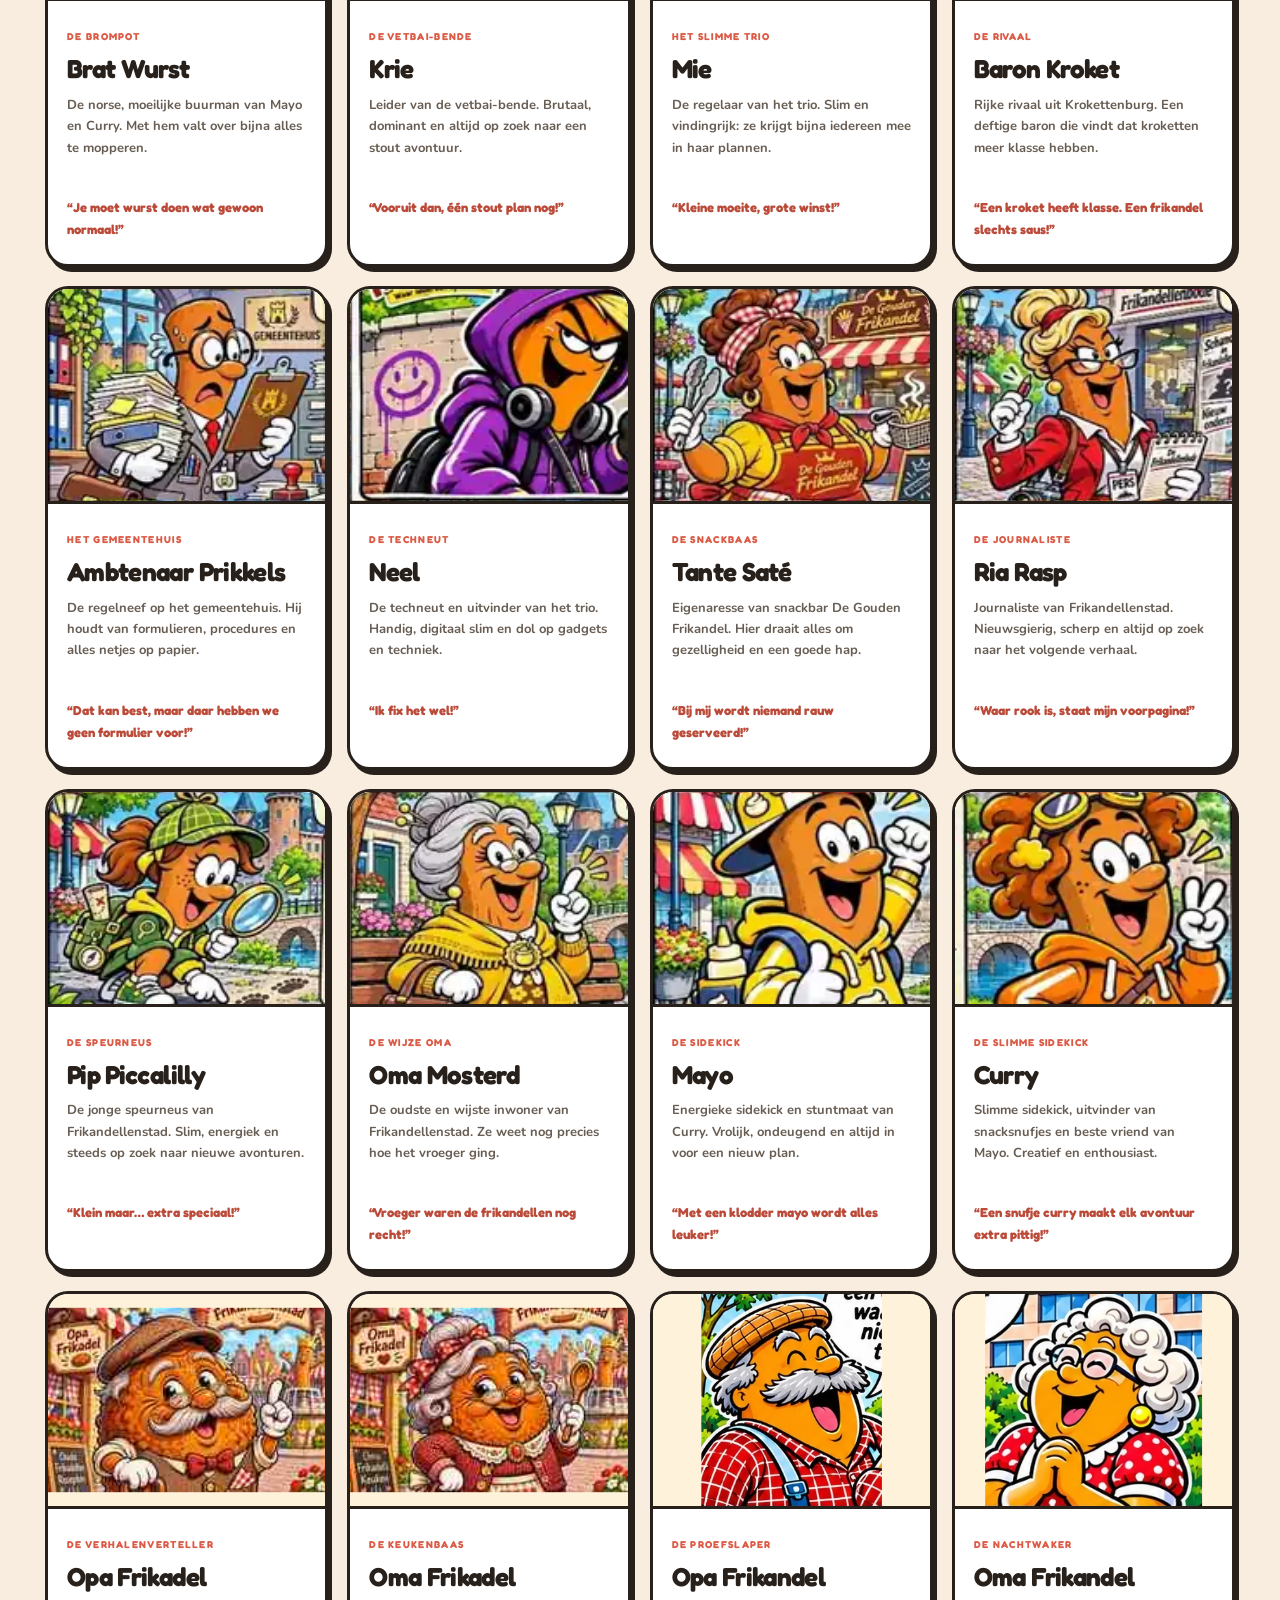
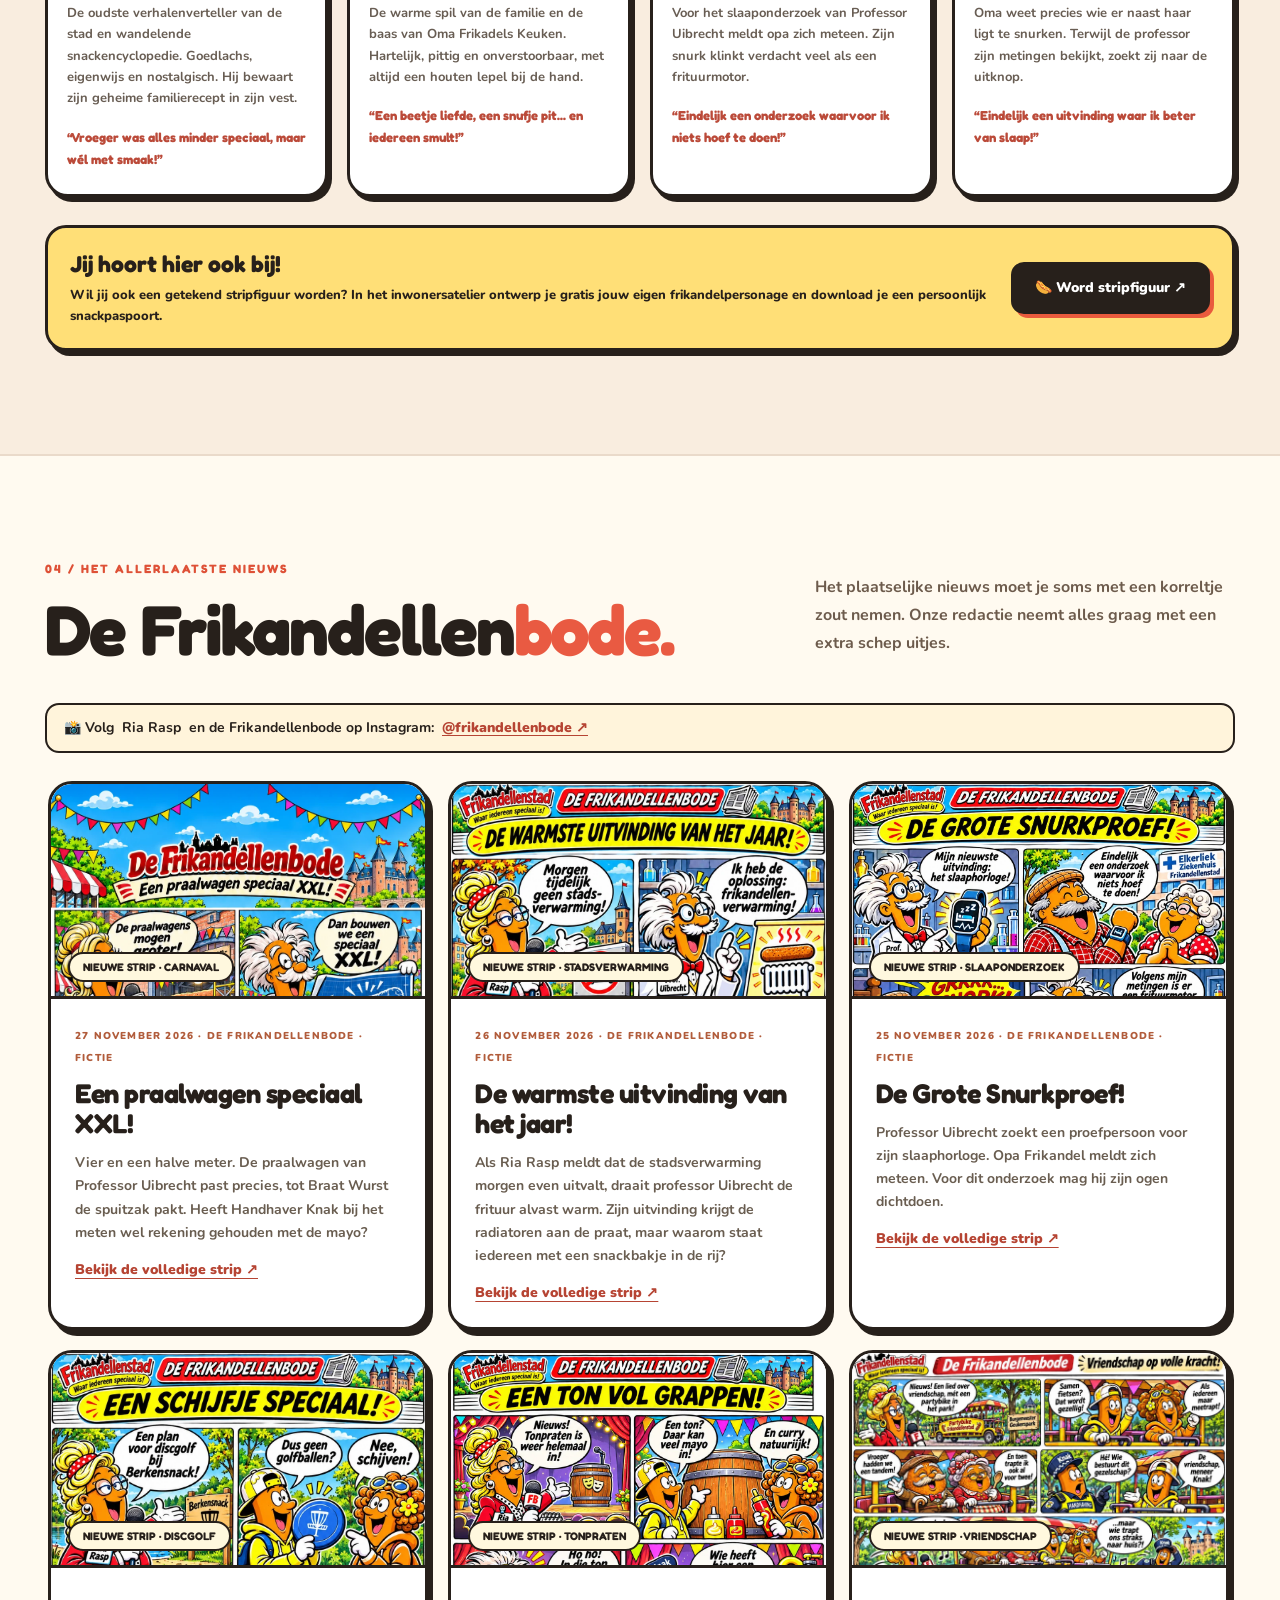
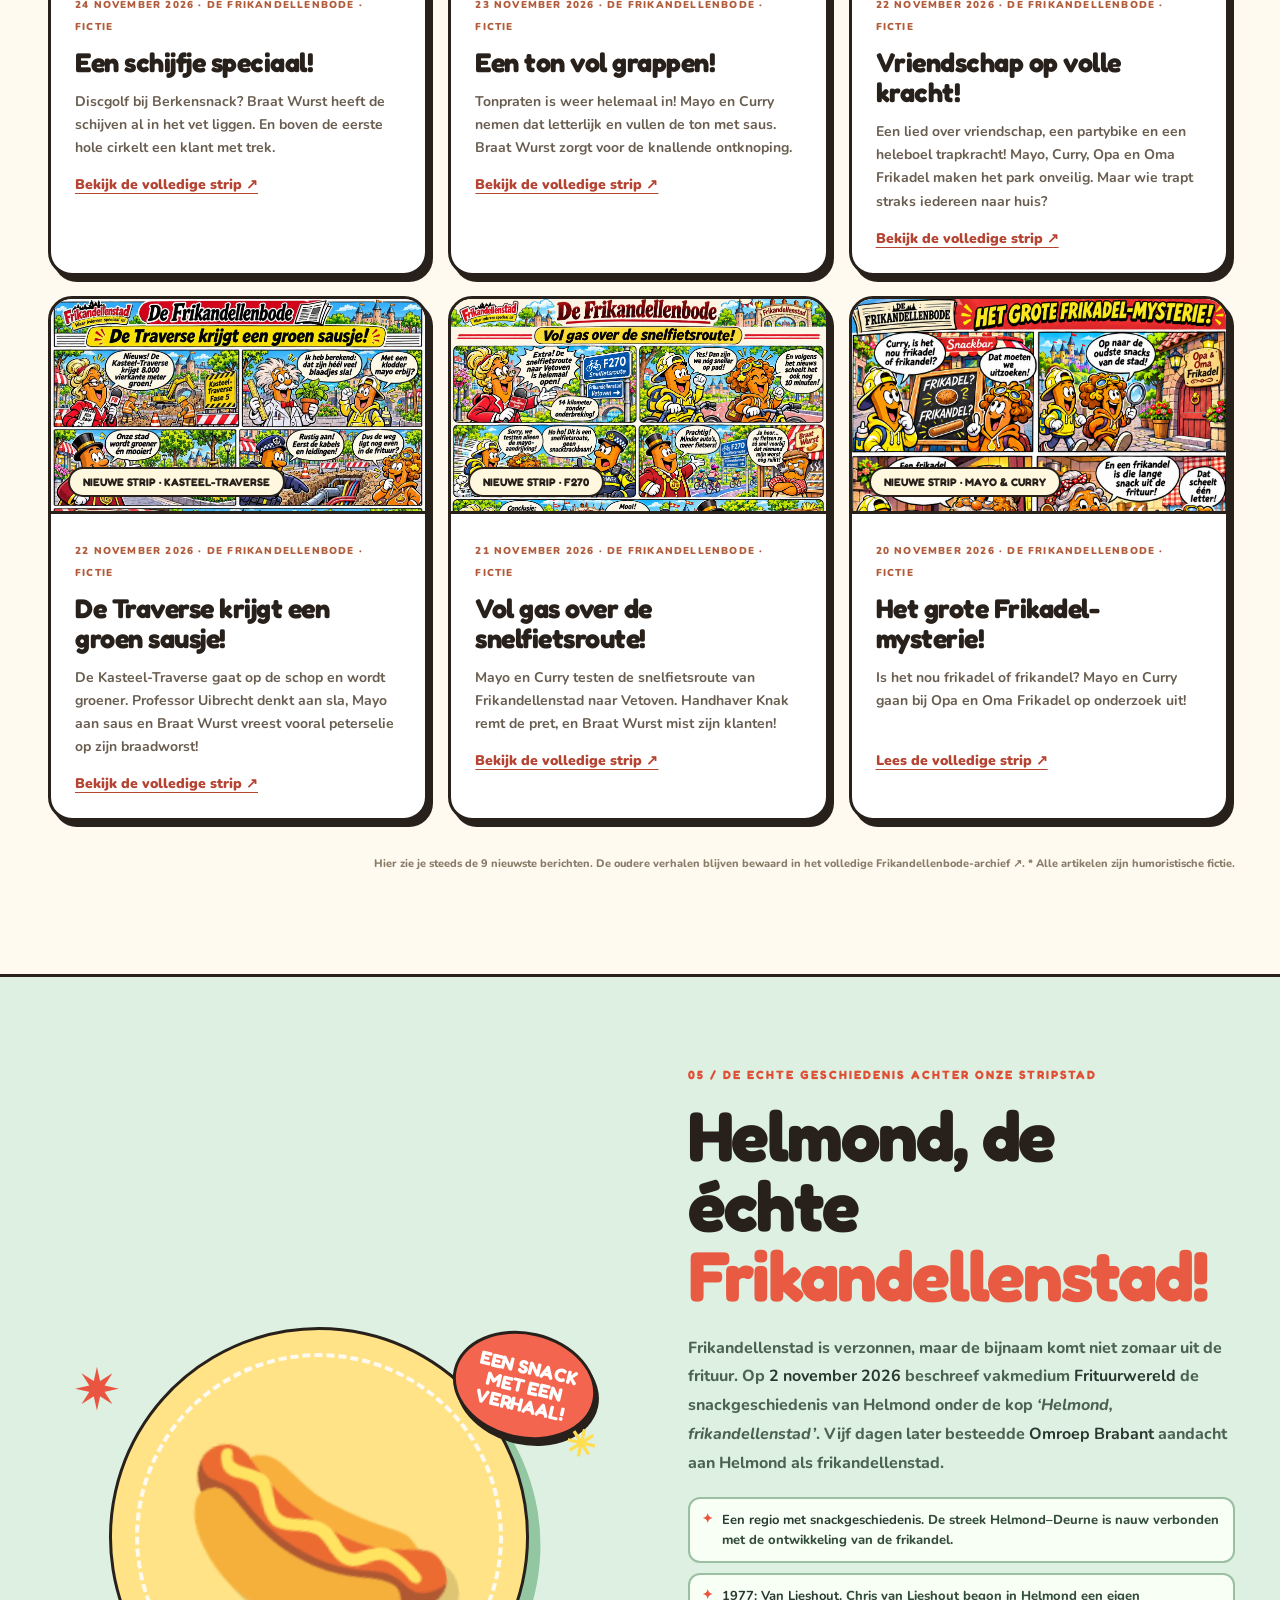
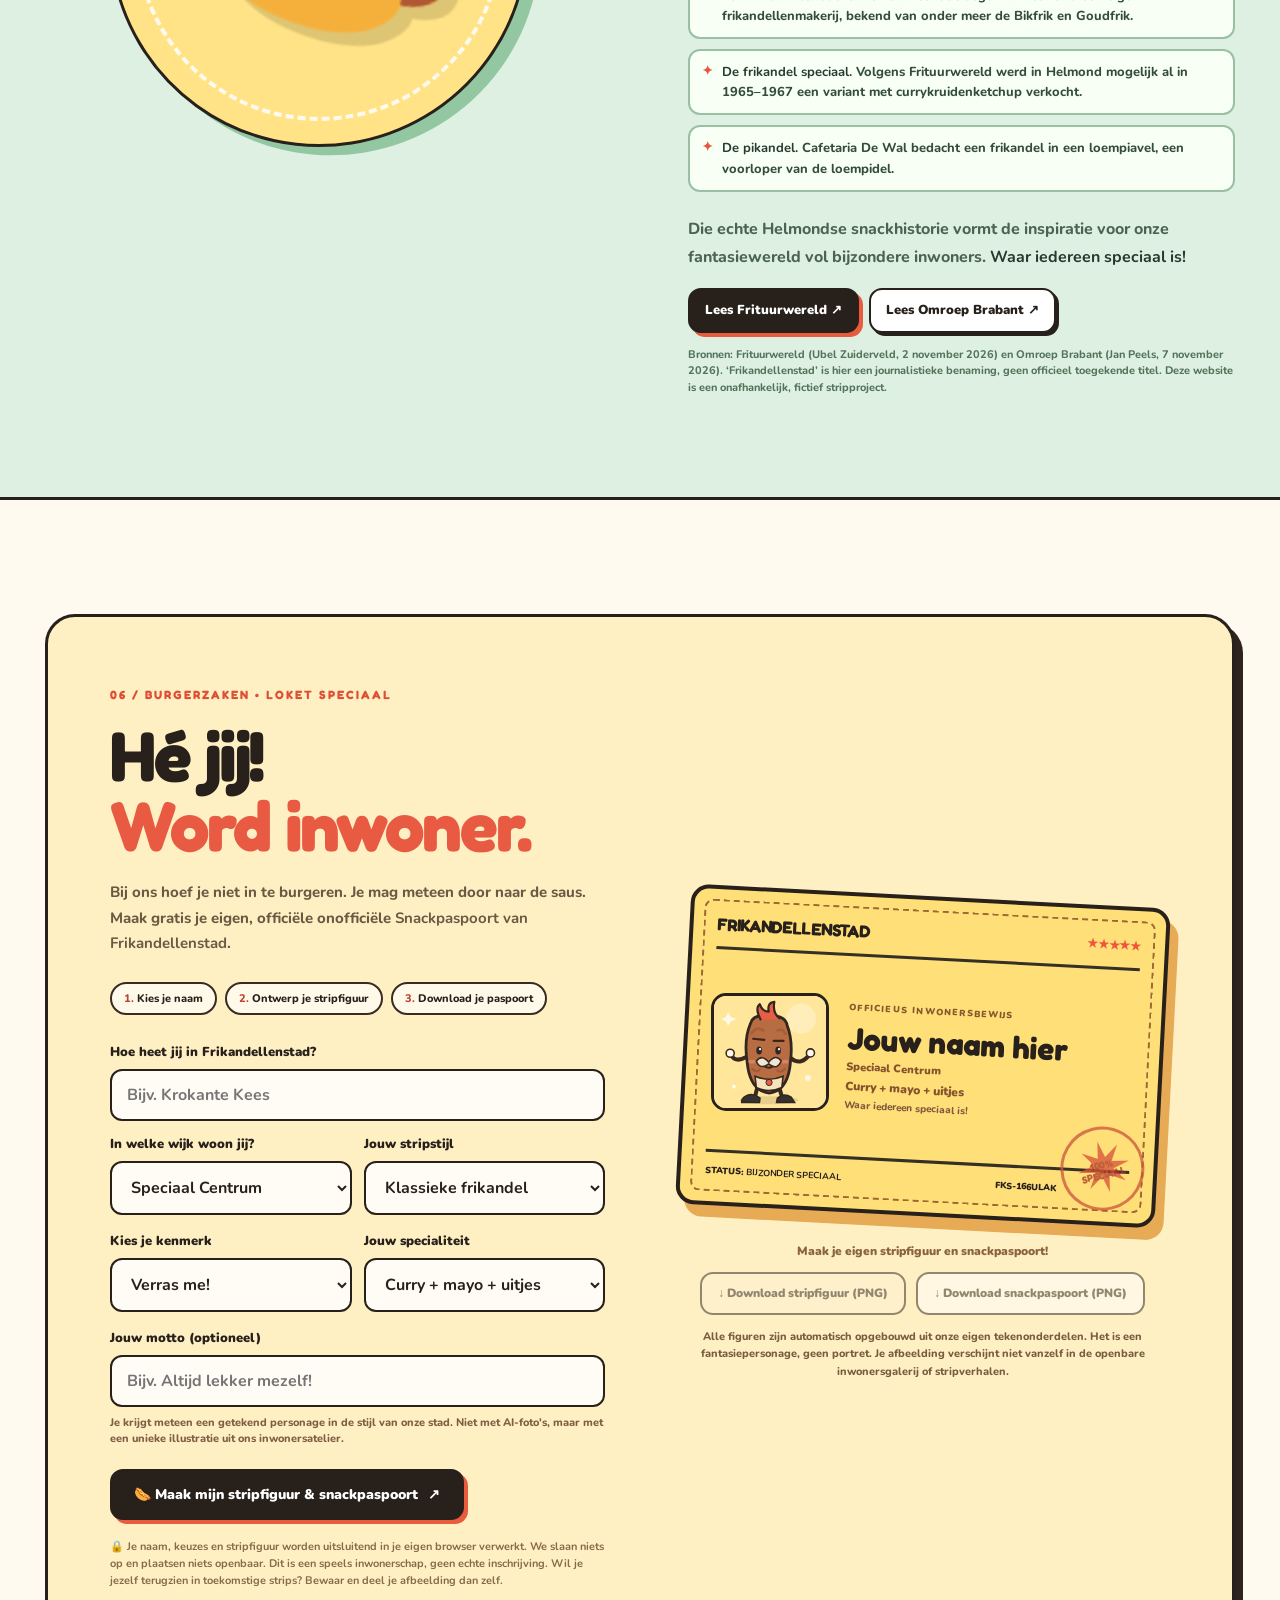
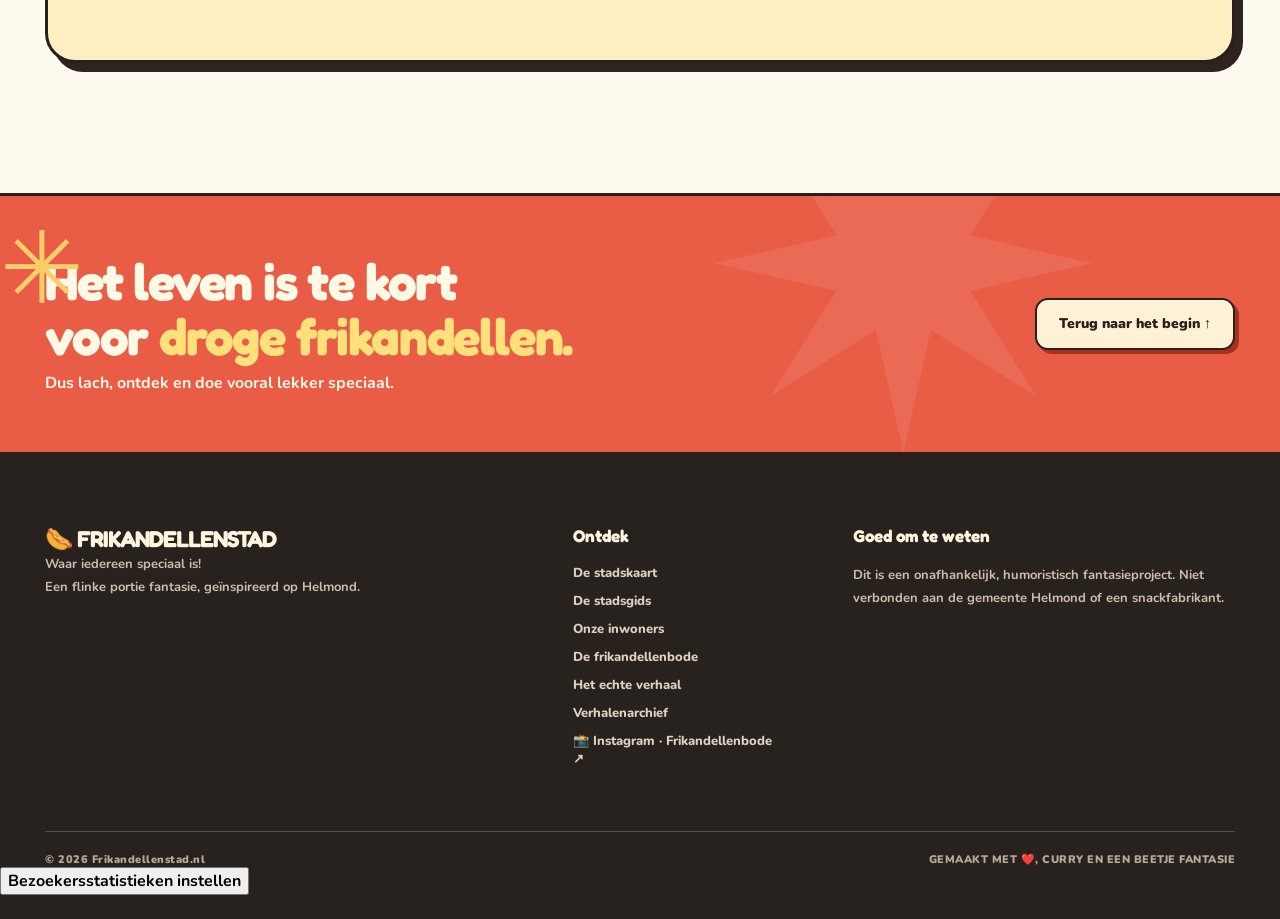
==== commit 4f3e6150: "Publiceer Een praalwagen speciaal XXL! in De Frikandellenbode" ====
--- a/index.html
+++ b/index.html
@@ -277,6 +277,19 @@
       <div class="news-grid-scroll" role="region" tabindex="0" aria-label="De negen nieuwste nieuwsberichten in drie kolommen en drie rijen; horizontaal scrollbaar">
       <div class="news-grid">
         <!-- Voeg nieuwe berichten bovenaan toe. Maximaal 9 kaarten: de browser verwijdert automatisch kaarten vanaf positie 10; oudere verhalen blijven in het archief. -->
+
+        <article class="news-card" id="een-praalwagen-speciaal-xxl">
+          <div class="news-image news-strip-thumb">
+            <a href="stadskrant.html#een-praalwagen-speciaal-xxl"><img src="een-praalwagen-speciaal-xxl.webp" alt="Lees de strip Een praalwagen speciaal XXL!" width="941" height="1672" loading="lazy" style="display:block;width:100%;height:100%;object-fit:cover;object-position:center top"></a>
+            <span class="news-tag">NIEUWE STRIP · CARNAVAL</span>
+          </div>
+          <div class="news-body">
+            <span class="news-meta">27 NOVEMBER 2026 · DE FRIKANDELLENBODE · FICTIE</span>
+            <h3>Een praalwagen speciaal XXL!</h3>
+            <p>Vier en een halve meter. De praalwagen van Professor Uibrecht past precies, tot Braat Wurst de spuitzak pakt. Heeft Handhaver Knak bij het meten wel rekening gehouden met de mayo?</p>
+            <a class="text-link" href="stadskrant.html#een-praalwagen-speciaal-xxl">Bekijk de volledige strip ↗</a>
+          </div>
+        </article>
 
         <article class="news-card" id="de-warmste-uitvinding-van-het-jaar">
           <div class="news-image news-strip-thumb">
